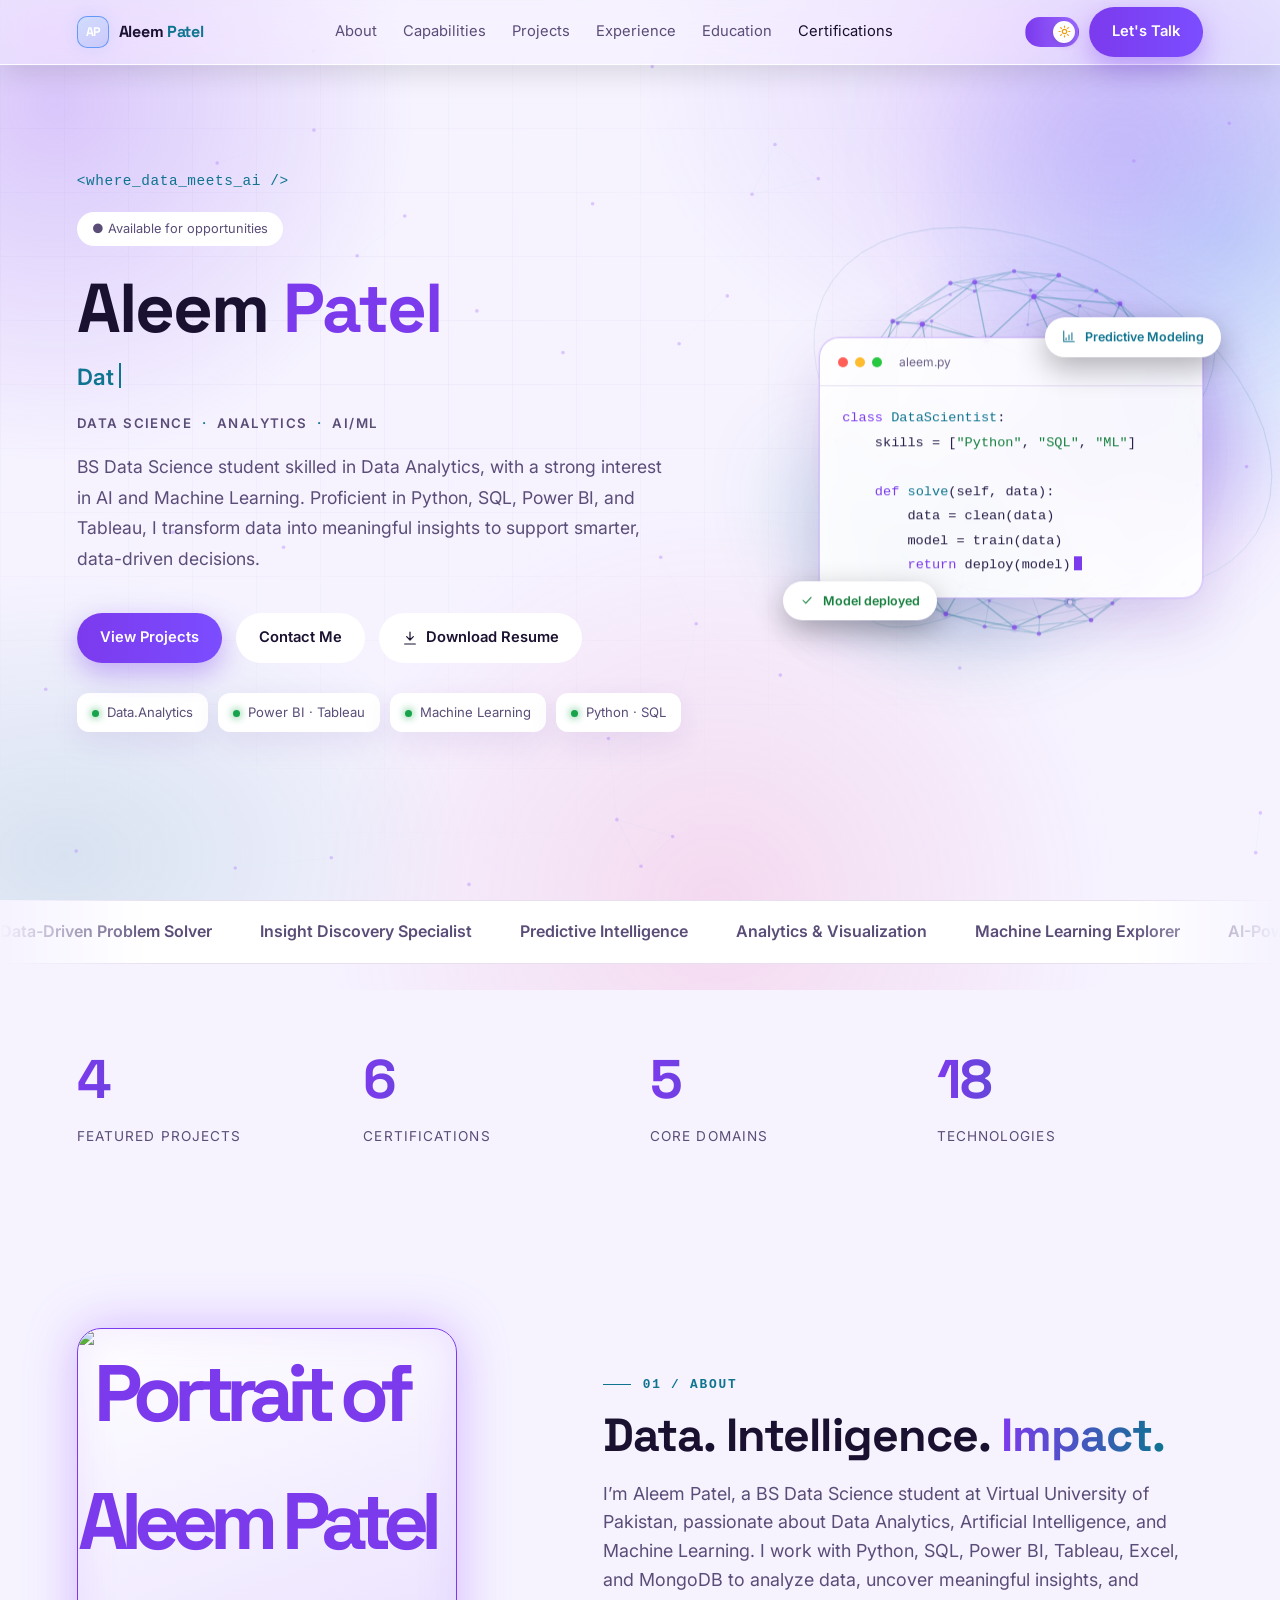
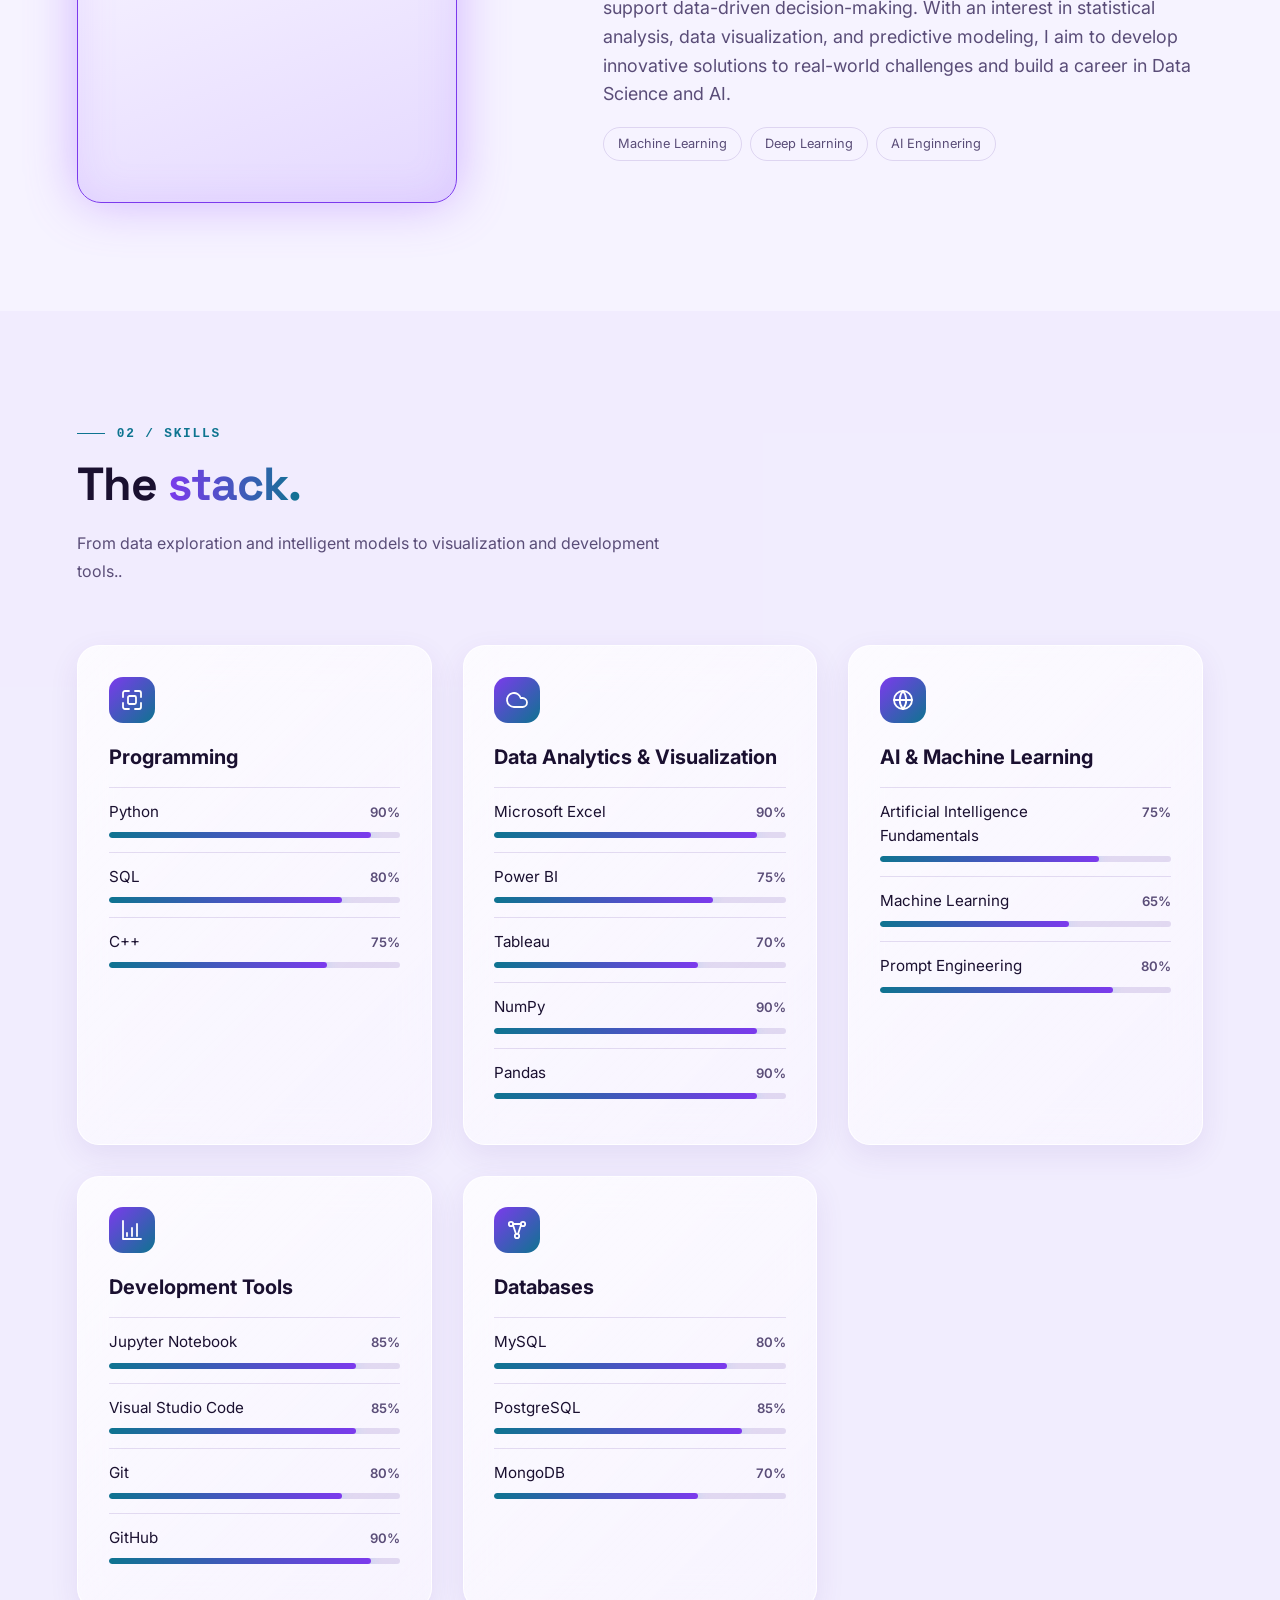
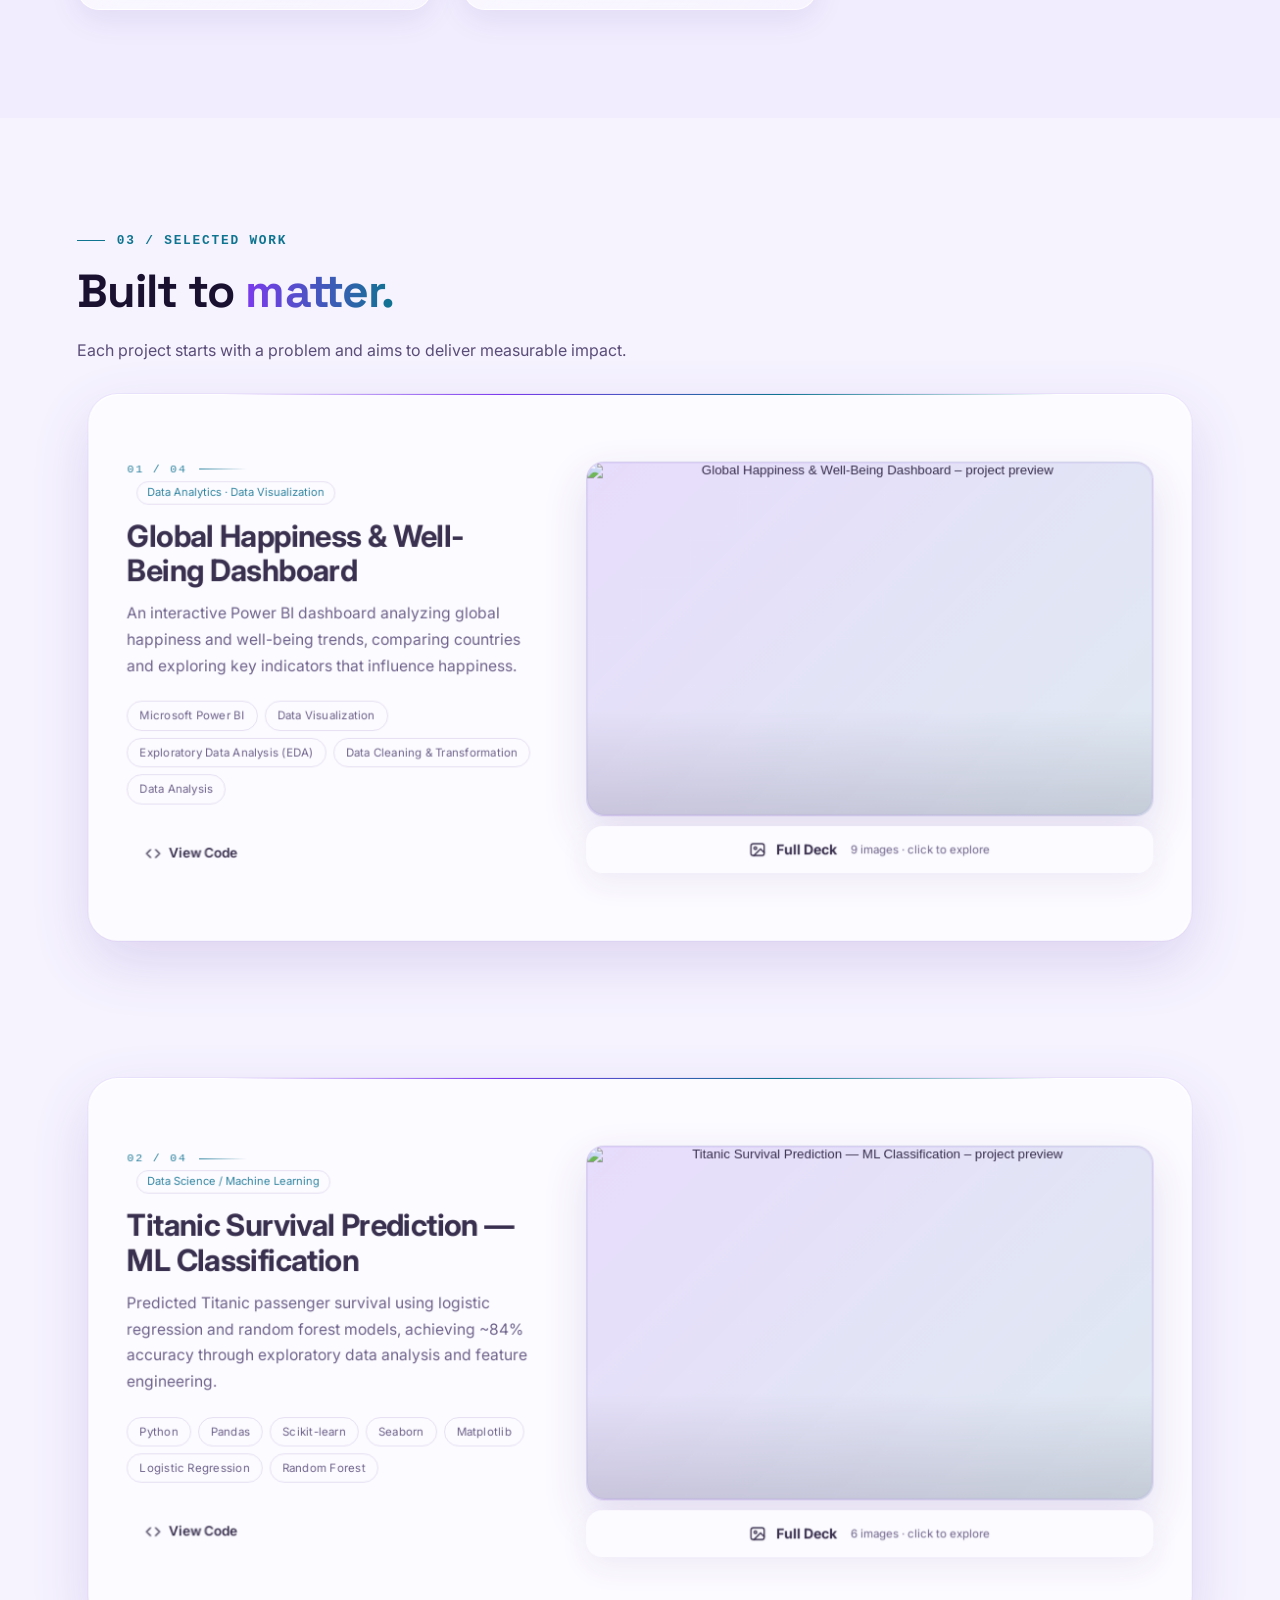
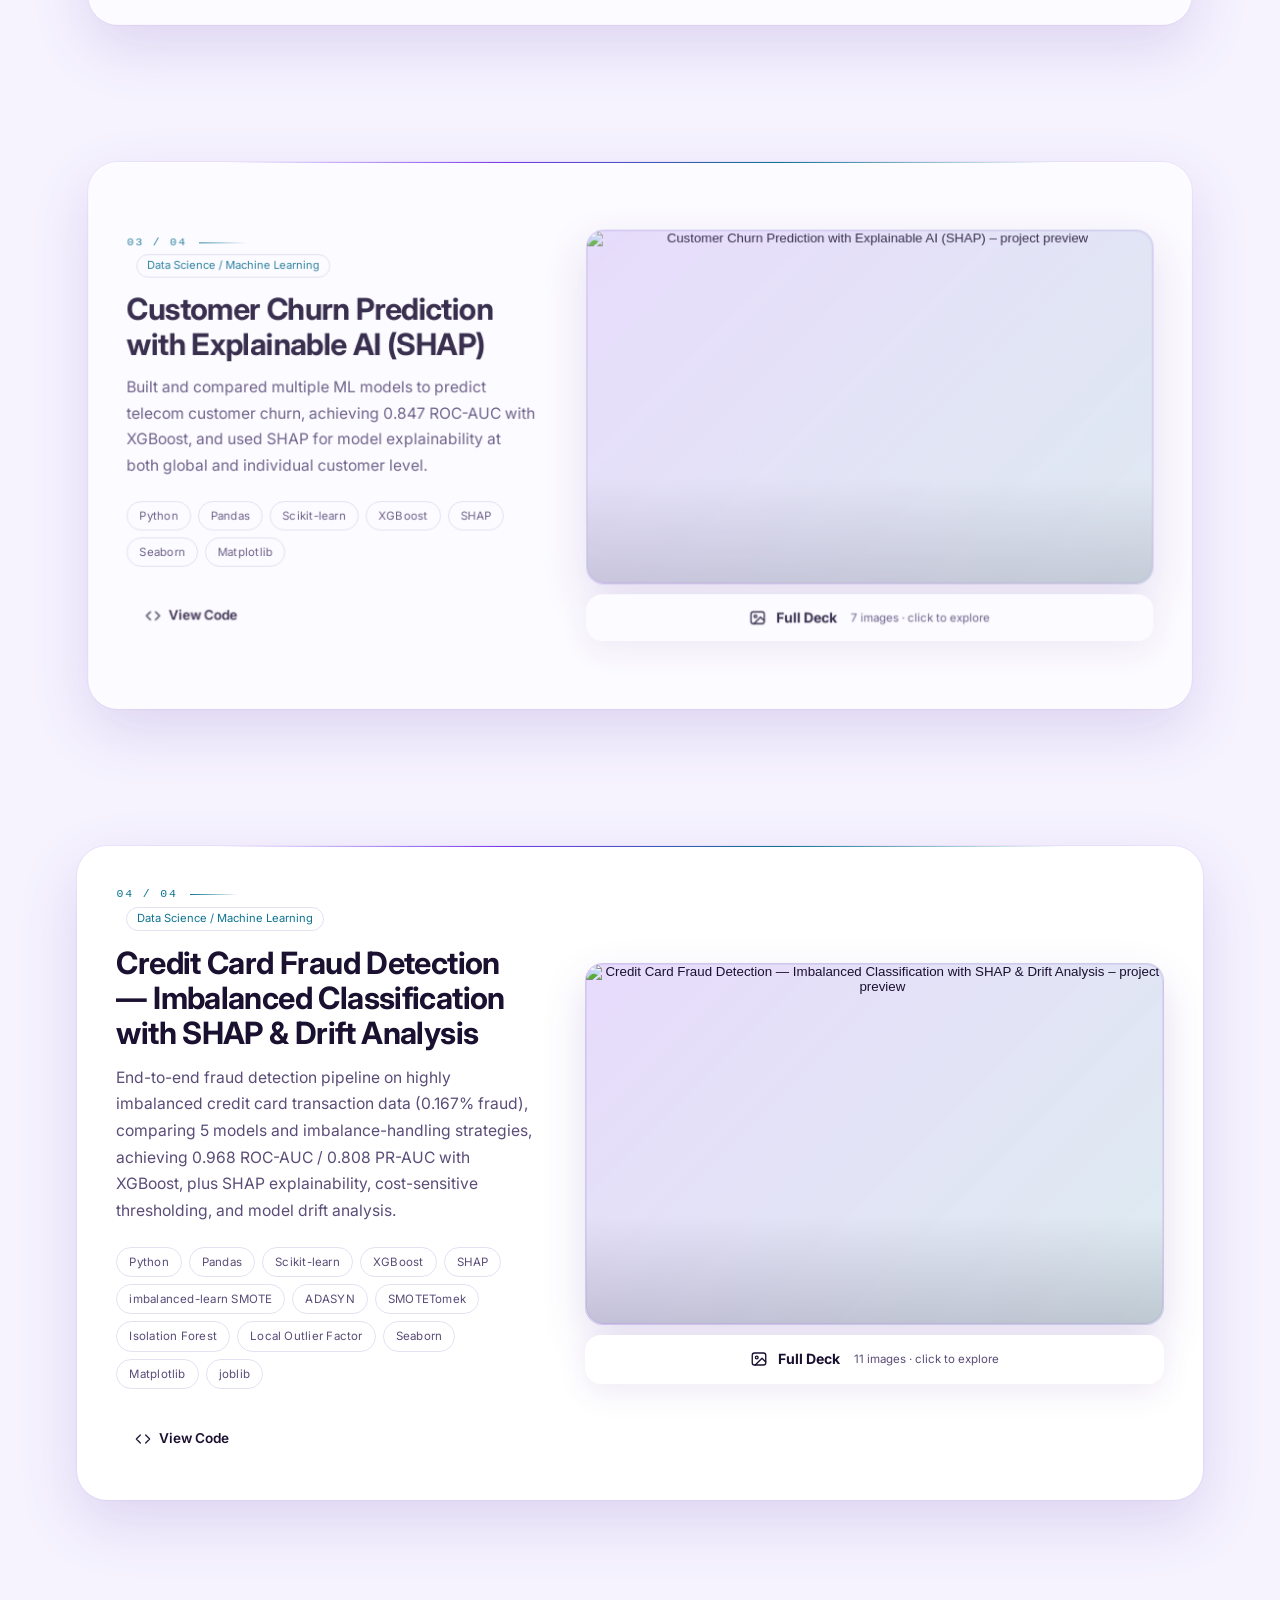
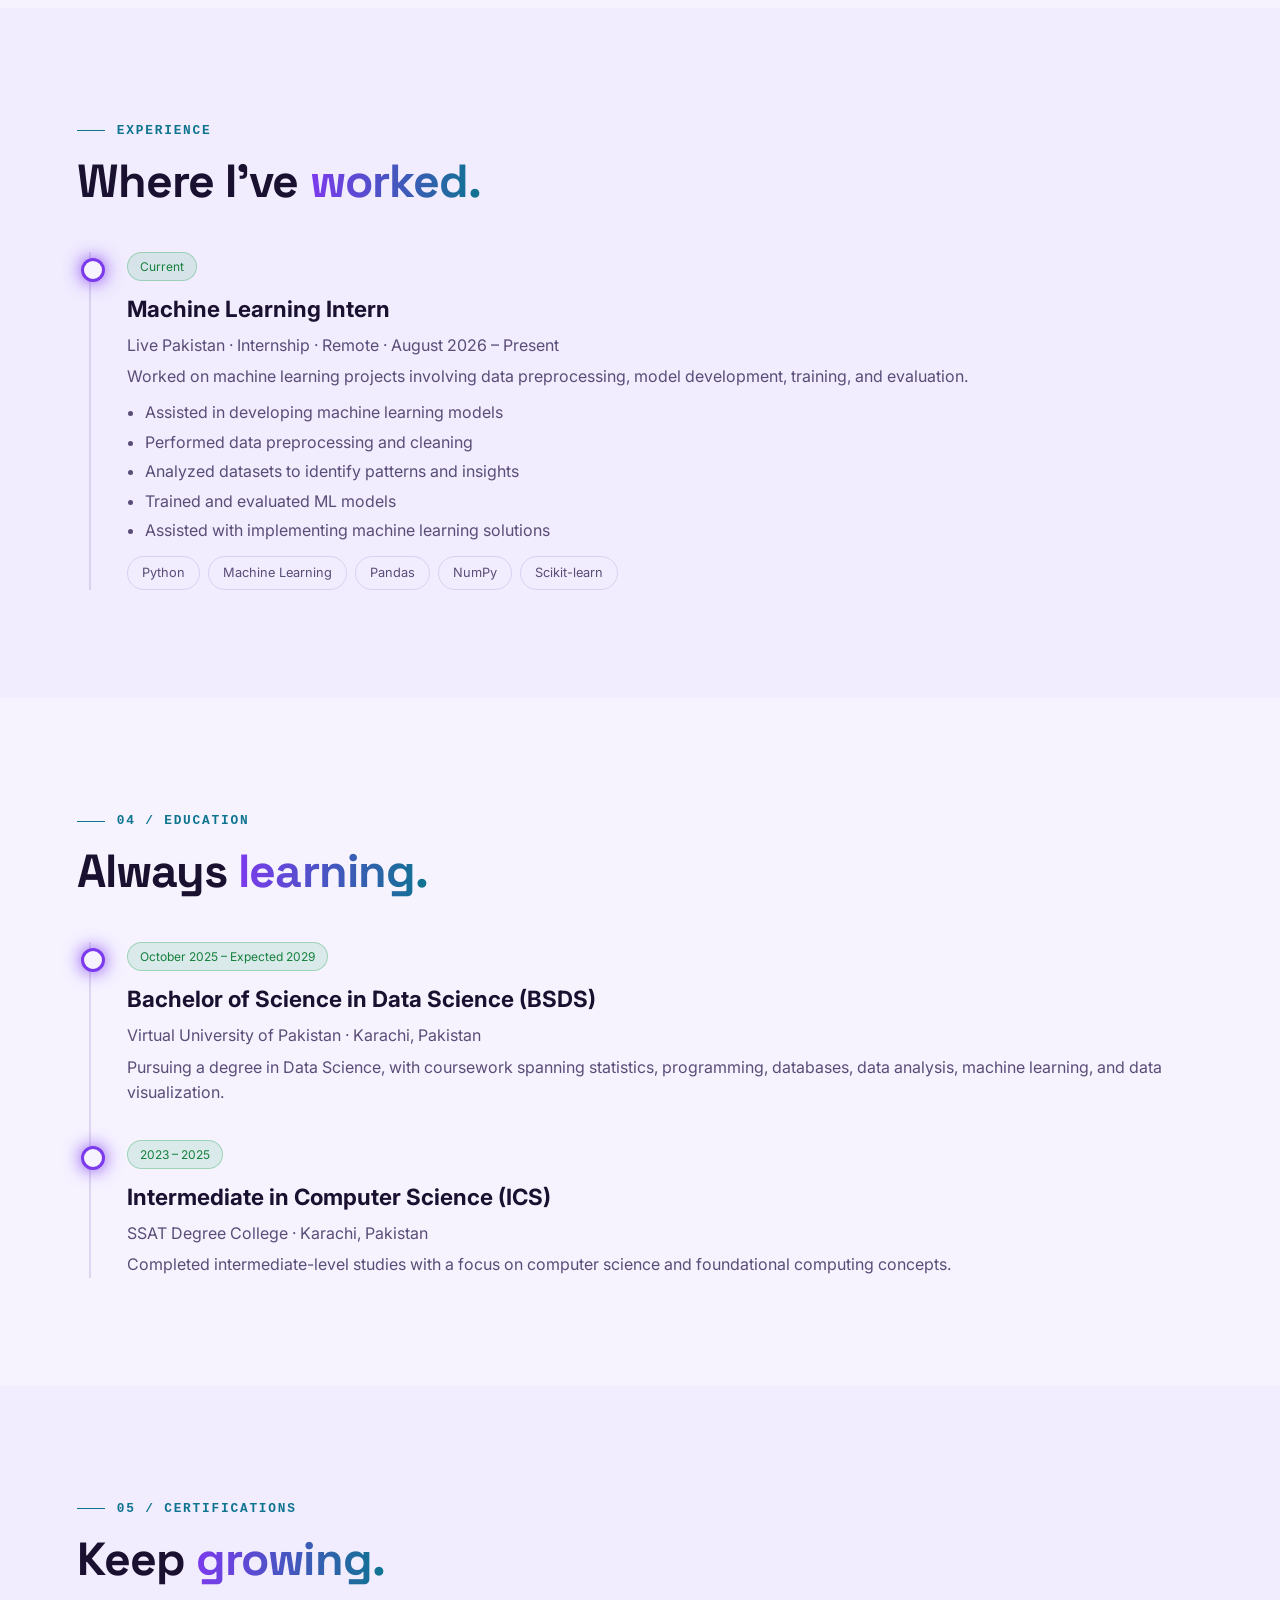
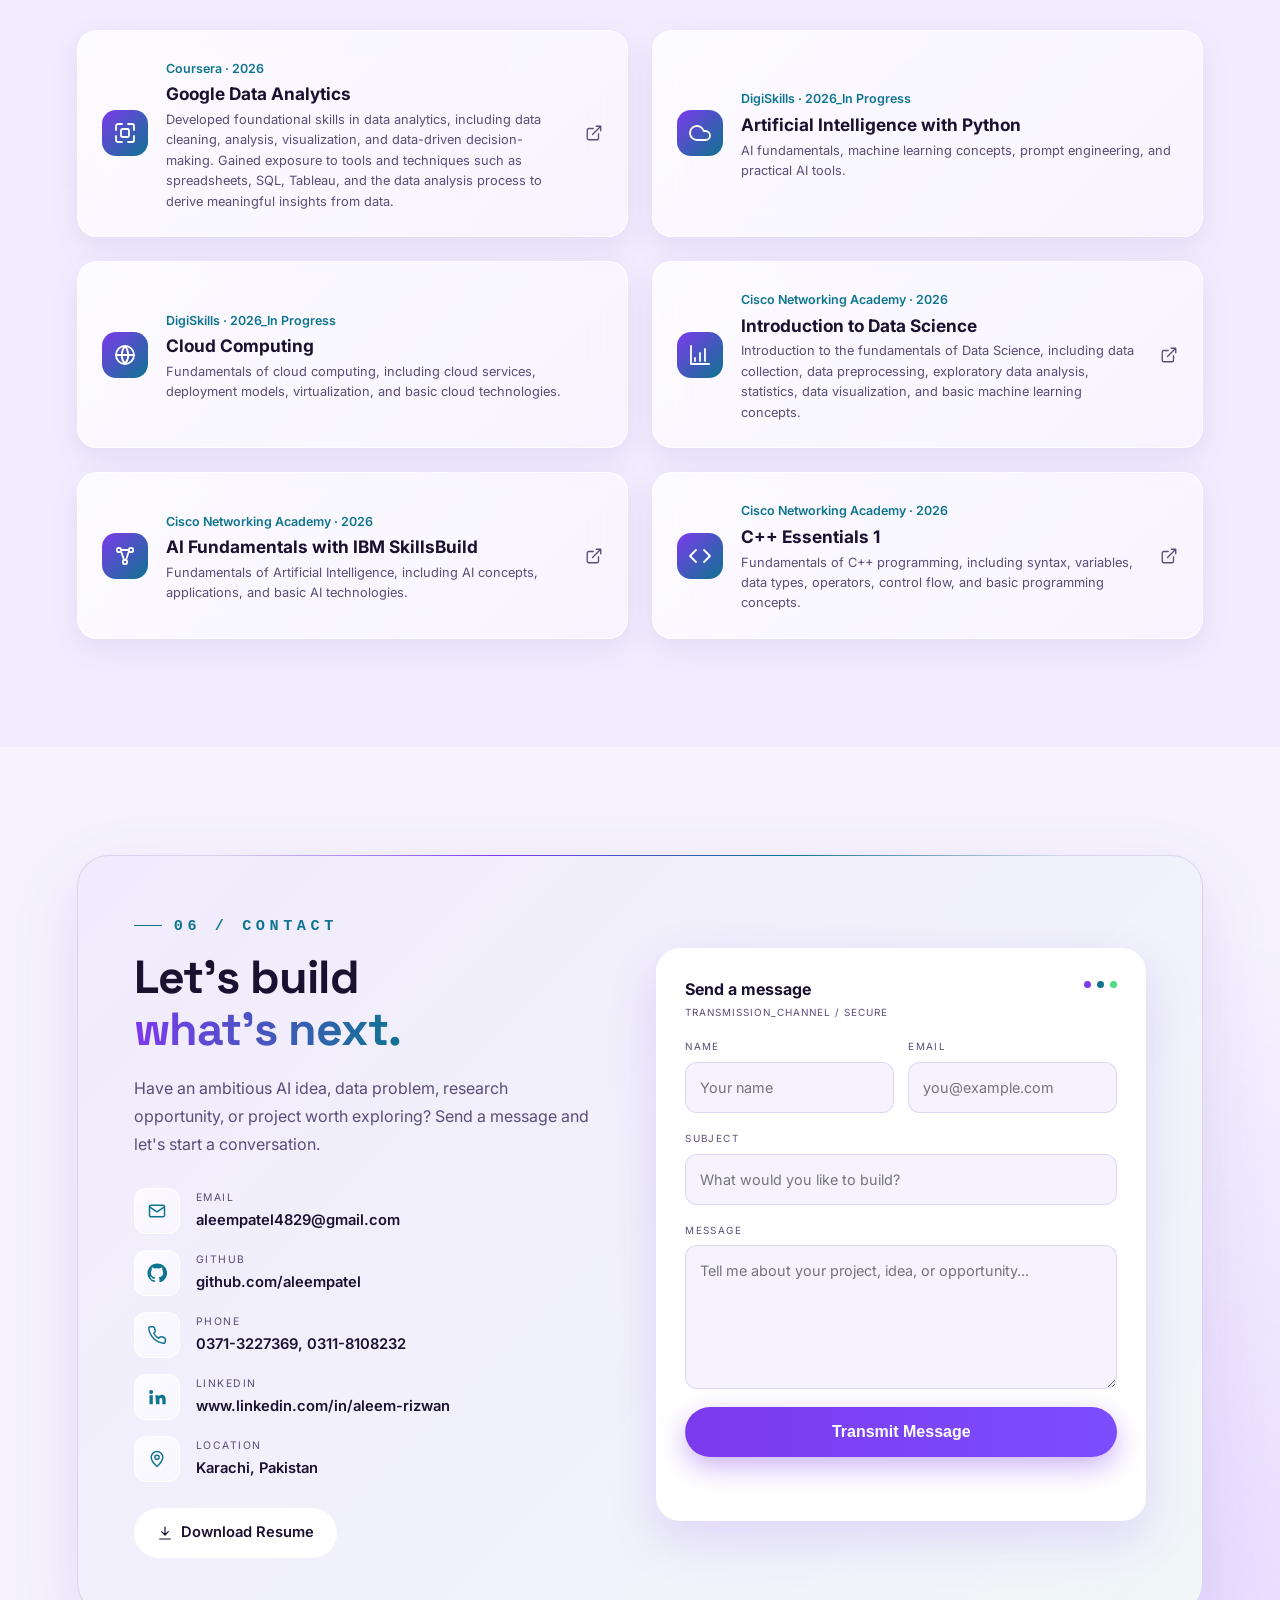
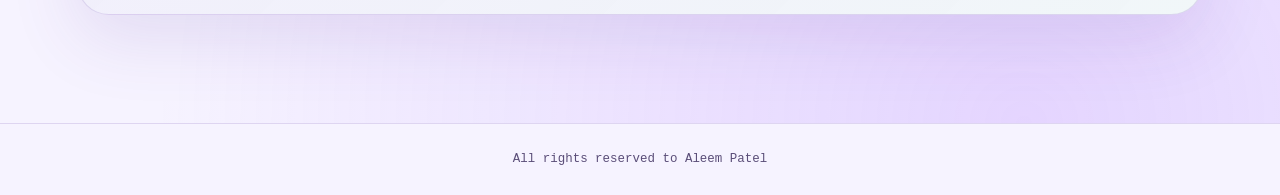
==== index.html @ 7d6d83ee "Update frontend" ====
<!DOCTYPE html><html lang="en" data-theme="light"><head>
<meta charset="utf-8">
<meta name="viewport" content="width=device-width, initial-scale=1, viewport-fit=cover">
<script>
/* restore the visitor's saved theme before first paint; first visit stays light */
try{if(localStorage.getItem('theme')==='dark')document.documentElement.dataset.theme='dark'}catch(e){}
</script>
<script>
/* Always open at the hero: ignore the browser's restored scroll position and any #section in the URL */
try{history.scrollRestoration='manual'}catch(e){}
if(location.hash){try{history.replaceState(null,'',location.pathname+location.search)}catch(e){}}
try{scrollTo({top:0,left:0,behavior:'instant'})}catch(e){scrollTo(0,0)}
</script>
<link rel="icon" type="image/png" href="favicon.png">
<link rel="apple-touch-icon" href="favicon.png">
<title>Aleem Patel — Data Science &amp; AI</title>
<meta name="description" content="BS Data Science student skilled in Data Analytics, with a strong interest in AI and Machine Learning. Proficient in Python, SQL, Power BI, and Tableau, I…">
<meta name="author" content="Aleem Patel">
<meta name="theme-color" content="#f6f3ff">
<link rel="canonical" href="https://aleempatel.dev/">
<meta property="og:type" content="website">
<meta property="og:site_name" content="Aleem Patel">
<meta property="og:title" content="Aleem Patel — Data Science &amp; AI">
<meta property="og:description" content="BS Data Science student skilled in Data Analytics, with a strong interest in AI and Machine Learning. Proficient in Python, SQL, Power BI, and Tableau, I…">
<meta property="og:url" content="https://aleempatel.dev/">
<meta property="og:image" content="https://aleem-portfolio-files.s3.ap-south-1.amazonaws.com/uploads/profile/1791711185773-f7a969dac4f29602.webp">
<meta name="twitter:card" content="summary">
<meta name="twitter:title" content="Aleem Patel — Data Science &amp; AI">
<meta name="twitter:description" content="BS Data Science student skilled in Data Analytics, with a strong interest in AI and Machine Learning. Proficient in Python, SQL, Power BI, and Tableau, I…">
<meta name="twitter:image" content="https://aleem-portfolio-files.s3.ap-south-1.amazonaws.com/uploads/profile/1791711185773-f7a969dac4f29602.webp">
<script type="application/ld+json" id="ldPerson">{"@context":"https://schema.org","@type":"Person","name":"Aleem Patel","jobTitle":"Data Science & AI","url":"https://aleempatel.dev/","image":"https://aleem-portfolio-files.s3.ap-south-1.amazonaws.com/uploads/profile/1791711185773-f7a969dac4f29602.webp","description":"BS Data Science student skilled in Data Analytics, with a strong interest in AI and Machine Learning. Proficient in Python, SQL, Power BI, and Tableau, I…","sameAs":["https://github.com/aleempatel","https://www.linkedin.com/in/aleem-rizwan/"]}</script>
<script type="application/ld+json">
{
  "@context": "https://schema.org",
  "@type": "WebSite",
  "name": "Aleem Patel",
  "alternateName": "Aleem Patel Portfolio",
  "url": "https://aleempatel.dev/"
}
</script>
<link rel="preconnect" href="https://fonts.googleapis.com">
<link rel="preconnect" href="https://fonts.gstatic.com" crossorigin="">
<link href="https://fonts.googleapis.com/css2?family=Inter:wght@400;500;600;700;800&amp;family=Space+Grotesk:wght@500;600;700&amp;display=swap" rel="stylesheet">
<link rel="stylesheet" href="css/style.css?v=13">
</head>
<body>
<nav><div class="wrap"><a href="#hero" class="logo" aria-label="Aleem Patel home"><span class="ap-mark" aria-hidden="true">AP</span><span class="logo-name">Aleem <b>Patel</b></span></a>
<div class="links"><a href="#about">About</a><a href="#skills">Capabilities</a><a href="#projects">Projects</a><a href="#experience">Experience</a><a href="#education">Education</a><a href="#certs">Certifications</a></div>
<div class="nav-r"><button class="sw" id="th" role="switch" aria-checked="false" aria-label="Toggle dark / light theme"><span class="kn"><svg class="moon" viewBox="0 0 24 24" fill="none" stroke="currentColor" stroke-width="2.2" stroke-linecap="round" stroke-linejoin="round"><path d="M21 12.8A9 9 0 1 1 11.2 3a7 7 0 0 0 9.8 9.8z"></path></svg><svg class="sun" viewBox="0 0 24 24" fill="none" stroke="currentColor" stroke-width="2.2" stroke-linecap="round" stroke-linejoin="round"><circle cx="12" cy="12" r="4"></circle><path d="M12 2v2M12 20v2M4.9 4.9l1.4 1.4M17.7 17.7l1.4 1.4M2 12h2M20 12h2M4.9 19.1l1.4-1.4M17.7 6.3l1.4-1.4"></path></svg></span></button><a class="btn p nav-cta" href="#contact">Let's Talk</a><button class="ib burger" id="bg2" aria-label="Menu">☰</button></div></div><i id="pg"></i></nav><a id="top" href="#hero" aria-label="Back to top">↑</a>

<section id="hero"><canvas id="bg"></canvas><div class="glow"></div>
<div class="hv" aria-hidden="true"><div class="ring"></div><canvas class="orb" id="orb" aria-hidden="true"></canvas><div class="tc"><div class="tb"><i></i><i></i><i></i><span id="hvFile">aleem.py</span></div><pre id="hvCode"><span class="kw">class</span> <span class="fnm">DataScientist</span>:
    skills = [<span class="st">"Python"</span>, <span class="st">"SQL"</span>, <span class="st">"ML"</span>]

    <span class="kw">def</span> <span class="fnm">solve</span>(self, data):
        data = clean(data)
        model = train(data)
        <span class="kw">return</span> deploy(model)<b class="cur"></b></pre></div><div class="fb f1"><svg viewBox="0 0 24 24" fill="none" stroke="currentColor" stroke-width="1.8" stroke-linecap="round" stroke-linejoin="round"><path d="m5 12 5 5 9-10"></path></svg> Model deployed</div><div class="fb f2"><svg viewBox="0 0 24 24" fill="none" stroke="currentColor" stroke-width="1.8" stroke-linecap="round" stroke-linejoin="round"><path d="M3 3v18h18"></path><path d="M7 15v3M12 10v8M17 6v12"></path></svg> Predictive Modeling</div></div>
<div class="wrap">
<div class="tag">&lt;where_data_meets_ai /&gt;</div>
<span class="pill">● Available for opportunities</span>
<h1 id="heroName">Aleem <span class="grad">Patel</span></h1>
<div class="role"><span id="typed">Data Science Student | Python Developer | SQL Enthusiast | Power BI Developer | Machine Learning Learner</span><i class="caret"></i></div>
<div class="brand-tagline">Data Science <span>·</span> Analytics <span>·</span> AI/ML</div>
<p class="lead" id="heroBio">BS Data Science student skilled in Data Analytics, with a strong interest in AI and Machine Learning. Proficient in Python, SQL, Power BI, and Tableau, I transform data into meaningful insights to support smarter, data-driven decisions.</p>
<div class="cta"><a class="btn p" href="#projects">View Projects</a><a class="btn" href="#contact">Contact Me</a><a class="btn" href="#" data-resume=""><svg viewBox="0 0 24 24" fill="none" stroke="currentColor" stroke-width="1.8" stroke-linecap="round" stroke-linejoin="round"><path d="M12 3v12m0 0 5-5m-5 5-5-5M4 21h16"></path></svg> Download Resume</a></div>
<div class="chips" id="heroChips"><span class="chip"><i></i>Data.Analytics</span><span class="chip"><i></i>Power BI · Tableau</span><span class="chip"><i></i>Machine Learning</span><span class="chip"><i></i>Python · SQL</span></div>
</div></section>


<div class="mq">
  <div id="mqTrack"><span>Data-Driven Problem Solver</span><span>Insight Discovery Specialist</span><span>Predictive Intelligence</span><span>Analytics &amp; Visualization</span><span>Machine Learning Explorer</span><span>AI-Powered Analytics</span><span>Business Intelligence &amp; Insights</span><span>Statistical Insight Builder</span><span>Data Storytelling</span><span>Intelligent Systems Explorer</span><span>Decision Intelligence</span><span>Applied Data Science</span><span>Data-Driven Problem Solver</span><span>Insight Discovery Specialist</span><span>Predictive Intelligence</span><span>Analytics &amp; Visualization</span><span>Machine Learning Explorer</span><span>AI-Powered Analytics</span><span>Business Intelligence &amp; Insights</span><span>Statistical Insight Builder</span><span>Data Storytelling</span><span>Intelligent Systems Explorer</span><span>Decision Intelligence</span><span>Applied Data Science</span></div>
</div>


<div class="stats rv"><div class="stat"><b data-n="4" data-k="projects" data-s="">4</b><span>Featured Projects</span></div><div class="stat"><b data-n="6" data-k="certs" data-s="">6</b><span>Certifications</span></div><div class="stat"><b data-n="5" data-k="domains" data-s="">5</b><span>Core Domains</span></div><div class="stat"><b data-n="18" data-k="tech" data-s="">18</b><span>Technologies</span></div></div>

<section id="about"><div class="wrap about">

<div class="rv">
  <div class="photo ap-profile" id="aboutPhoto"><img class="pic-dark" src="https://aleem-portfolio-files.s3.ap-south-1.amazonaws.com/uploads/profile/1791711185773-f7a969dac4f29602.webp" alt="Portrait of Aleem Patel" width="380" height="475" loading="lazy" decoding="async"><img class="pic-light" src="https://aleem-portfolio-files.s3.ap-south-1.amazonaws.com/uploads/profile/1791711195376-3c46e03b4145124c.webp" alt="Portrait of Aleem Patel" width="380" height="475" loading="lazy" decoding="async"></div>
</div>

<div class="rv"><span class="eyebrow">01 / About</span><h2>Data. Intelligence. <span class="grad">Impact.</span></h2>
<div id="aboutText"><p>I’m Aleem Patel, a BS Data Science student at Virtual University of Pakistan, passionate about Data Analytics, Artificial Intelligence, and Machine Learning. I work with Python, SQL, Power BI, Tableau, Excel, and MongoDB to analyze data, uncover meaningful insights, and support data-driven decision-making. With an interest in statistical analysis, data visualization, and predictive modeling, I aim to develop innovative solutions to real-world challenges and build a career in Data Science and AI.</p></div>
<div class="tags" id="aboutTags"><a href="#skills">Machine Learning</a><a href="#skills">Deep Learning</a><a href="#skills">AI Enginnering</a></div></div>
</div></section>

<section id="skills" style="background:var(--bg2)"><div class="wrap">
<span class="eyebrow">02 / Skills</span><h2>The <span class="grad">stack.</span></h2>
<p class="sub">From data exploration and intelligent models to visualization and development tools..</p>
<div class="grid3" id="skillGrid"><div class="tilt rv"><div class="ico"><svg viewBox="0 0 24 24" fill="none" stroke="currentColor" stroke-width="1.8" stroke-linecap="round" stroke-linejoin="round"><path d="M9 3H5a2 2 0 0 0-2 2v4M15 3h4a2 2 0 0 1 2 2v4M9 21H5a2 2 0 0 1-2-2v-4M15 21h4a2 2 0 0 0 2-2v-4"></path><rect x="8" y="8" width="8" height="8" rx="1.5"></rect></svg></div><h3>Programming</h3><ul><li class="sk"><div class="skh"><span>Python</span><b>90%</b></div><div class="bar" role="progressbar" aria-valuemin="0" aria-valuemax="100" aria-valuenow="90" aria-label="Python proficiency"><i style="--w:90%"></i></div></li><li class="sk"><div class="skh"><span>SQL</span><b>80%</b></div><div class="bar" role="progressbar" aria-valuemin="0" aria-valuemax="100" aria-valuenow="80" aria-label="SQL proficiency"><i style="--w:80%"></i></div></li><li class="sk"><div class="skh"><span>C++</span><b>75%</b></div><div class="bar" role="progressbar" aria-valuemin="0" aria-valuemax="100" aria-valuenow="75" aria-label="C++ proficiency"><i style="--w:75%"></i></div></li></ul></div><div class="tilt rv"><div class="ico"><svg viewBox="0 0 24 24" fill="none" stroke="currentColor" stroke-width="1.8" stroke-linecap="round" stroke-linejoin="round"><path d="M17.5 19H9a7 7 0 1 1 6.71-9h1.79a4.5 4.5 0 1 1 0 9Z"></path></svg></div><h3>Data Analytics &amp; Visualization</h3><ul><li class="sk"><div class="skh"><span>Microsoft Excel</span><b>90%</b></div><div class="bar" role="progressbar" aria-valuemin="0" aria-valuemax="100" aria-valuenow="90" aria-label="Microsoft Excel proficiency"><i style="--w:90%"></i></div></li><li class="sk"><div class="skh"><span>Power BI</span><b>75%</b></div><div class="bar" role="progressbar" aria-valuemin="0" aria-valuemax="100" aria-valuenow="75" aria-label="Power BI proficiency"><i style="--w:75%"></i></div></li><li class="sk"><div class="skh"><span>Tableau</span><b>70%</b></div><div class="bar" role="progressbar" aria-valuemin="0" aria-valuemax="100" aria-valuenow="70" aria-label="Tableau proficiency"><i style="--w:70%"></i></div></li><li class="sk"><div class="skh"><span>NumPy</span><b>90%</b></div><div class="bar" role="progressbar" aria-valuemin="0" aria-valuemax="100" aria-valuenow="90" aria-label="NumPy proficiency"><i style="--w:90%"></i></div></li><li class="sk"><div class="skh"><span>Pandas</span><b>90%</b></div><div class="bar" role="progressbar" aria-valuemin="0" aria-valuemax="100" aria-valuenow="90" aria-label="Pandas proficiency"><i style="--w:90%"></i></div></li></ul></div><div class="tilt rv"><div class="ico"><svg viewBox="0 0 24 24" fill="none" stroke="currentColor" stroke-width="1.8" stroke-linecap="round" stroke-linejoin="round"><circle cx="12" cy="12" r="9"></circle><path d="M3 12h18M12 3a14 14 0 0 1 0 18M12 3a14 14 0 0 0 0 18"></path></svg></div><h3>AI &amp; Machine Learning</h3><ul><li class="sk"><div class="skh"><span>Artificial Intelligence Fundamentals</span><b>75%</b></div><div class="bar" role="progressbar" aria-valuemin="0" aria-valuemax="100" aria-valuenow="75" aria-label="Artificial Intelligence Fundamentals proficiency"><i style="--w:75%"></i></div></li><li class="sk"><div class="skh"><span>Machine Learning</span><b>65%</b></div><div class="bar" role="progressbar" aria-valuemin="0" aria-valuemax="100" aria-valuenow="65" aria-label="Machine Learning proficiency"><i style="--w:65%"></i></div></li><li class="sk"><div class="skh"><span>Prompt Engineering</span><b>80%</b></div><div class="bar" role="progressbar" aria-valuemin="0" aria-valuemax="100" aria-valuenow="80" aria-label="Prompt Engineering proficiency"><i style="--w:80%"></i></div></li></ul></div><div class="tilt rv"><div class="ico"><svg viewBox="0 0 24 24" fill="none" stroke="currentColor" stroke-width="1.8" stroke-linecap="round" stroke-linejoin="round"><path d="M3 3v18h18"></path><path d="M7 15v3M12 10v8M17 6v12"></path></svg></div><h3>Development Tools</h3><ul><li class="sk"><div class="skh"><span>Jupyter Notebook</span><b>85%</b></div><div class="bar" role="progressbar" aria-valuemin="0" aria-valuemax="100" aria-valuenow="85" aria-label="Jupyter Notebook proficiency"><i style="--w:85%"></i></div></li><li class="sk"><div class="skh"><span>Visual Studio Code</span><b>85%</b></div><div class="bar" role="progressbar" aria-valuemin="0" aria-valuemax="100" aria-valuenow="85" aria-label="Visual Studio Code proficiency"><i style="--w:85%"></i></div></li><li class="sk"><div class="skh"><span>Git</span><b>80%</b></div><div class="bar" role="progressbar" aria-valuemin="0" aria-valuemax="100" aria-valuenow="80" aria-label="Git proficiency"><i style="--w:80%"></i></div></li><li class="sk"><div class="skh"><span>GitHub</span><b>90%</b></div><div class="bar" role="progressbar" aria-valuemin="0" aria-valuemax="100" aria-valuenow="90" aria-label="GitHub proficiency"><i style="--w:90%"></i></div></li></ul></div><div class="tilt rv"><div class="ico"><svg viewBox="0 0 24 24" fill="none" stroke="currentColor" stroke-width="1.8" stroke-linecap="round" stroke-linejoin="round"><circle cx="6" cy="6" r="2.2"></circle><circle cx="18" cy="6" r="2.2"></circle><circle cx="12" cy="18" r="2.2"></circle><path d="M8 7l3 9M16 7l-3 9M8.2 6h7.6"></path></svg></div><h3>Databases</h3><ul><li class="sk"><div class="skh"><span>MySQL</span><b>80%</b></div><div class="bar" role="progressbar" aria-valuemin="0" aria-valuemax="100" aria-valuenow="80" aria-label="MySQL proficiency"><i style="--w:80%"></i></div></li><li class="sk"><div class="skh"><span>PostgreSQL</span><b>85%</b></div><div class="bar" role="progressbar" aria-valuemin="0" aria-valuemax="100" aria-valuenow="85" aria-label="PostgreSQL proficiency"><i style="--w:85%"></i></div></li><li class="sk"><div class="skh"><span>MongoDB</span><b>70%</b></div><div class="bar" role="progressbar" aria-valuemin="0" aria-valuemax="100" aria-valuenow="70" aria-label="MongoDB proficiency"><i style="--w:70%"></i></div></li></ul></div></div></div></section>

<section id="projects"><div class="wrap">
<span class="eyebrow">03 / Selected Work</span><h2>Built to <span class="grad">matter.</span></h2>
<p class="sub">Each project starts with a problem and aims to deliver measurable impact.</p>
<div id="projList"><article class="proj" style="--i:0"><div><span class="num">01 / 04</span><span class="pcat">Data Analytics · Data Visualization</span><h3>Global Happiness &amp; Well-Being Dashboard</h3><p class="sub" style="margin-bottom:22px">An interactive Power BI dashboard analyzing global happiness and well-being trends, comparing countries and exploring key indicators that influence happiness.</p><div class="tags"><a href="#skills">Microsoft Power BI</a><a href="#skills">Data Visualization</a><a href="#skills">Exploratory Data Analysis (EDA)</a><a href="#skills">Data Cleaning &amp; Transformation</a><a href="#skills">Data Analysis</a></div><div class="pact"><div class="pbtn"><a class="btn" href="https://github.com/aleempatel/global-happiness-dashboard.git" target="_blank" rel="noopener"><svg viewBox="0 0 24 24" fill="none" stroke="currentColor" stroke-width="1.8" stroke-linecap="round" stroke-linejoin="round"><path d="m16 18 6-6-6-6M8 6l-6 6 6 6"></path></svg> View Code</a></div></div></div><div class="rcol"><div class="pic"><button class="shot" data-deck="0" type="button" aria-label="Open project images"><img src="https://aleem-portfolio-files.s3.ap-south-1.amazonaws.com/uploads/project/1791808783074-931ad528ab728fa6.webp" alt="Global Happiness &amp; Well-Being Dashboard – project preview" width="800" height="500" loading="lazy" decoding="async"></button><button class="pv" data-deck="0" type="button"><svg viewBox="0 0 24 24" fill="none" stroke="currentColor" stroke-width="1.8" stroke-linecap="round" stroke-linejoin="round"><rect x="3" y="4" width="18" height="16" rx="3"></rect><circle cx="9" cy="10" r="1.8"></circle><path d="m21 16-5-5-9 9"></path></svg><b>Full Deck</b><small>9 images · click to explore</small></button></div></div></article><article class="proj" style="--i:1"><div><span class="num">02 / 04</span><span class="pcat">Data Science / Machine Learning</span><h3>Titanic Survival Prediction — ML Classification</h3><p class="sub" style="margin-bottom:22px">Predicted Titanic passenger survival using logistic regression and random forest models, achieving ~84% accuracy through exploratory data analysis and feature engineering.</p><div class="tags"><a href="#skills">Python</a><a href="#skills">Pandas</a><a href="#skills">Scikit-learn</a><a href="#skills">Seaborn</a><a href="#skills">Matplotlib</a><a href="#skills">Logistic Regression</a><a href="#skills">Random Forest</a></div><div class="pact"><div class="pbtn"><a class="btn" href="https://github.com/aleempatel/titanic-survival-prediction.git" target="_blank" rel="noopener"><svg viewBox="0 0 24 24" fill="none" stroke="currentColor" stroke-width="1.8" stroke-linecap="round" stroke-linejoin="round"><path d="m16 18 6-6-6-6M8 6l-6 6 6 6"></path></svg> View Code</a></div></div></div><div class="rcol"><div class="pic"><button class="shot" data-deck="1" type="button" aria-label="Open project images"><img src="https://aleem-portfolio-files.s3.ap-south-1.amazonaws.com/uploads/project/1787392836284-19718e612c9e35fb.png" alt="Titanic Survival Prediction — ML Classification – project preview" width="800" height="500" loading="lazy" decoding="async"></button><button class="pv" data-deck="1" type="button"><svg viewBox="0 0 24 24" fill="none" stroke="currentColor" stroke-width="1.8" stroke-linecap="round" stroke-linejoin="round"><rect x="3" y="4" width="18" height="16" rx="3"></rect><circle cx="9" cy="10" r="1.8"></circle><path d="m21 16-5-5-9 9"></path></svg><b>Full Deck</b><small>6 images · click to explore</small></button></div></div></article><article class="proj" style="--i:2"><div><span class="num">03 / 04</span><span class="pcat">Data Science / Machine Learning</span><h3>Customer Churn Prediction with Explainable AI (SHAP)</h3><p class="sub" style="margin-bottom:22px">Built and compared multiple ML models to predict telecom customer churn, achieving 0.847 ROC-AUC with XGBoost, and used SHAP for model explainability at both global and individual customer level.</p><div class="tags"><a href="#skills">Python</a><a href="#skills">Pandas</a><a href="#skills">Scikit-learn</a><a href="#skills">XGBoost</a><a href="#skills">SHAP</a><a href="#skills">Seaborn</a><a href="#skills">Matplotlib</a></div><div class="pact"><div class="pbtn"><a class="btn" href="https://github.com/aleempatel/customer-churn-prediction.git" target="_blank" rel="noopener"><svg viewBox="0 0 24 24" fill="none" stroke="currentColor" stroke-width="1.8" stroke-linecap="round" stroke-linejoin="round"><path d="m16 18 6-6-6-6M8 6l-6 6 6 6"></path></svg> View Code</a></div></div></div><div class="rcol"><div class="pic"><button class="shot" data-deck="2" type="button" aria-label="Open project images"><img src="https://aleem-portfolio-files.s3.ap-south-1.amazonaws.com/uploads/project/1787399212186-2528fcfecc32e38e.png" alt="Customer Churn Prediction with Explainable AI (SHAP) – project preview" width="800" height="500" loading="lazy" decoding="async"></button><button class="pv" data-deck="2" type="button"><svg viewBox="0 0 24 24" fill="none" stroke="currentColor" stroke-width="1.8" stroke-linecap="round" stroke-linejoin="round"><rect x="3" y="4" width="18" height="16" rx="3"></rect><circle cx="9" cy="10" r="1.8"></circle><path d="m21 16-5-5-9 9"></path></svg><b>Full Deck</b><small>7 images · click to explore</small></button></div></div></article><article class="proj" style="--i:3"><div><span class="num">04 / 04</span><span class="pcat">Data Science / Machine Learning</span><h3>Credit Card Fraud Detection — Imbalanced Classification with SHAP &amp; Drift Analysis</h3><p class="sub" style="margin-bottom:22px">End-to-end fraud detection pipeline on highly imbalanced credit card transaction data (0.167% fraud), comparing 5 models and imbalance-handling strategies, achieving 0.968 ROC-AUC / 0.808 PR-AUC with XGBoost, plus SHAP explainability, cost-sensitive thresholding, and model drift analysis.</p><div class="tags"><a href="#skills">Python</a><a href="#skills">Pandas</a><a href="#skills">Scikit-learn</a><a href="#skills">XGBoost</a><a href="#skills">SHAP</a><a href="#skills">imbalanced-learn SMOTE</a><a href="#skills">ADASYN</a><a href="#skills">SMOTETomek</a><a href="#skills">Isolation Forest</a><a href="#skills">Local Outlier Factor</a><a href="#skills">Seaborn</a><a href="#skills">Matplotlib</a><a href="#skills">joblib</a></div><div class="pact"><div class="pbtn"><a class="btn" href="https://github.com/aleempatel/creditcard-fraud-detection.git" target="_blank" rel="noopener"><svg viewBox="0 0 24 24" fill="none" stroke="currentColor" stroke-width="1.8" stroke-linecap="round" stroke-linejoin="round"><path d="m16 18 6-6-6-6M8 6l-6 6 6 6"></path></svg> View Code</a></div></div></div><div class="rcol"><div class="pic"><button class="shot" data-deck="3" type="button" aria-label="Open project images"><img src="https://aleem-portfolio-files.s3.ap-south-1.amazonaws.com/uploads/project/1787400240971-02cc2a8ead342fa5.png" alt="Credit Card Fraud Detection — Imbalanced Classification with SHAP &amp; Drift Analysis – project preview" width="800" height="500" loading="lazy" decoding="async"></button><button class="pv" data-deck="3" type="button"><svg viewBox="0 0 24 24" fill="none" stroke="currentColor" stroke-width="1.8" stroke-linecap="round" stroke-linejoin="round"><rect x="3" y="4" width="18" height="16" rx="3"></rect><circle cx="9" cy="10" r="1.8"></circle><path d="m21 16-5-5-9 9"></path></svg><b>Full Deck</b><small>11 images · click to explore</small></button></div></div></article></div></div></section>

<section id="experience" style="background: var(--bg2);"><div class="wrap">
<span class="eyebrow">Experience</span><h2>Where I've <span class="grad">worked.</span></h2>
<div class="tl" id="expList"><div class="it rv"><span class="badge">Current</span><h3>Machine Learning Intern</h3><p>Live Pakistan · Internship · Remote · August 2026 – Present</p><p>Worked on machine learning projects involving data preprocessing, model development, training, and evaluation.</p><ul class="xp-list"><li>Assisted in developing machine learning models</li><li>Performed data preprocessing and cleaning</li><li>Analyzed datasets to identify patterns and insights</li><li>Trained and evaluated ML models</li><li>Assisted with implementing machine learning solutions</li></ul><div class="tags"><a href="#skills">Python</a><a href="#skills">Machine Learning</a><a href="#skills">Pandas</a><a href="#skills">NumPy</a><a href="#skills">Scikit-learn</a></div></div></div>
</div></section>

<section id="education">
  <div class="wrap">
<span class="eyebrow">04 / Education</span><h2>Always <span class="grad">learning.</span></h2>
<div class="tl" id="eduList"><div class="it rv"><span class="badge d">October 2025 – Expected 2029</span><h3>Bachelor of Science in Data Science (BSDS)</h3><p>Virtual University of Pakistan · Karachi, Pakistan</p><p>Pursuing a degree in Data Science, with coursework spanning statistics, programming, databases, data analysis, machine learning, and data visualization.</p></div><div class="it rv"><span class="badge d">2023 – 2025</span><h3>Intermediate in Computer Science (ICS)</h3><p>SSAT Degree College · Karachi, Pakistan</p><p>Completed intermediate-level studies with a focus on computer science and foundational computing concepts.</p></div></div>
</div></section>

<section id="certs" style="background: var(--bg2);"><div class="wrap">
<span class="eyebrow">05 / Certifications</span><h2>Keep <span class="grad">growing.</span></h2>
<div class="certs" id="certList"><a class="cert rv" href="https://www.coursera.org/account/accomplishments/professional-cert/Q2FQQWWEOBAK" target="_blank" rel="noopener"><div class="ico"><svg viewBox="0 0 24 24" fill="none" stroke="currentColor" stroke-width="1.8" stroke-linecap="round" stroke-linejoin="round"><path d="M9 3H5a2 2 0 0 0-2 2v4M15 3h4a2 2 0 0 1 2 2v4M9 21H5a2 2 0 0 1-2-2v-4M15 21h4a2 2 0 0 0 2-2v-4"></path><rect x="8" y="8" width="8" height="8" rx="1.5"></rect></svg></div><div><small>Coursera · 2026</small><h4>Google Data Analytics</h4><div class="cd">Developed foundational skills in data analytics, including data cleaning, analysis, visualization, and data-driven decision-making. Gained exposure to tools and techniques such as spreadsheets, SQL, Tableau, and the data analysis process to derive meaningful insights from data.</div></div><svg class="cx" viewBox="0 0 24 24" fill="none" stroke="currentColor" stroke-width="1.8" stroke-linecap="round" stroke-linejoin="round"><path d="M15 3h6v6M10 14 21 3M18 13v6a2 2 0 0 1-2 2H5a2 2 0 0 1-2-2V8a2 2 0 0 1 2-2h6"></path></svg></a><div class="cert rv"><div class="ico"><svg viewBox="0 0 24 24" fill="none" stroke="currentColor" stroke-width="1.8" stroke-linecap="round" stroke-linejoin="round"><path d="M17.5 19H9a7 7 0 1 1 6.71-9h1.79a4.5 4.5 0 1 1 0 9Z"></path></svg></div><div><small>DigiSkills · 2026_In Progress</small><h4>Artificial Intelligence with Python</h4><div class="cd">AI fundamentals, machine learning concepts, prompt engineering, and practical AI tools.</div></div></div><div class="cert rv"><div class="ico"><svg viewBox="0 0 24 24" fill="none" stroke="currentColor" stroke-width="1.8" stroke-linecap="round" stroke-linejoin="round"><circle cx="12" cy="12" r="9"></circle><path d="M3 12h18M12 3a14 14 0 0 1 0 18M12 3a14 14 0 0 0 0 18"></path></svg></div><div><small>DigiSkills · 2026_In Progress</small><h4>Cloud Computing</h4><div class="cd">Fundamentals of cloud computing, including cloud services, deployment models, virtualization, and basic cloud technologies.</div></div></div><a class="cert rv" href="https://www.credly.com/badges/2efb103f-2620-46d4-a187-ae01a5d5928e" target="_blank" rel="noopener"><div class="ico"><svg viewBox="0 0 24 24" fill="none" stroke="currentColor" stroke-width="1.8" stroke-linecap="round" stroke-linejoin="round"><path d="M3 3v18h18"></path><path d="M7 15v3M12 10v8M17 6v12"></path></svg></div><div><small>Cisco Networking Academy · 2026</small><h4>Introduction to Data Science</h4><div class="cd">Introduction to the fundamentals of Data Science, including data collection, data preprocessing, exploratory data analysis, statistics, data visualization, and basic machine learning concepts.</div></div><svg class="cx" viewBox="0 0 24 24" fill="none" stroke="currentColor" stroke-width="1.8" stroke-linecap="round" stroke-linejoin="round"><path d="M15 3h6v6M10 14 21 3M18 13v6a2 2 0 0 1-2 2H5a2 2 0 0 1-2-2V8a2 2 0 0 1 2-2h6"></path></svg></a><a class="cert rv" href="https://www.credly.com/badges/341f2d57-ac3f-440e-acab-179272ac0d8c" target="_blank" rel="noopener"><div class="ico"><svg viewBox="0 0 24 24" fill="none" stroke="currentColor" stroke-width="1.8" stroke-linecap="round" stroke-linejoin="round"><circle cx="6" cy="6" r="2.2"></circle><circle cx="18" cy="6" r="2.2"></circle><circle cx="12" cy="18" r="2.2"></circle><path d="M8 7l3 9M16 7l-3 9M8.2 6h7.6"></path></svg></div><div><small>Cisco Networking Academy · 2026</small><h4>AI Fundamentals with IBM SkillsBuild</h4><div class="cd">Fundamentals of Artificial Intelligence, including AI concepts, applications, and basic AI technologies.</div></div><svg class="cx" viewBox="0 0 24 24" fill="none" stroke="currentColor" stroke-width="1.8" stroke-linecap="round" stroke-linejoin="round"><path d="M15 3h6v6M10 14 21 3M18 13v6a2 2 0 0 1-2 2H5a2 2 0 0 1-2-2V8a2 2 0 0 1 2-2h6"></path></svg></a><a class="cert rv" href="https://www.credly.com/badges/d30f5ac6-9b24-4e6b-8ddd-906768187a74" target="_blank" rel="noopener"><div class="ico"><svg viewBox="0 0 24 24" fill="none" stroke="currentColor" stroke-width="1.8" stroke-linecap="round" stroke-linejoin="round"><path d="m16 18 6-6-6-6M8 6l-6 6 6 6"></path></svg></div><div><small>Cisco Networking Academy · 2026</small><h4>C++ Essentials 1</h4><div class="cd">Fundamentals of C++ programming, including syntax, variables, data types, operators, control flow, and basic programming concepts.</div></div><svg class="cx" viewBox="0 0 24 24" fill="none" stroke="currentColor" stroke-width="1.8" stroke-linecap="round" stroke-linejoin="round"><path d="M15 3h6v6M10 14 21 3M18 13v6a2 2 0 0 1-2 2H5a2 2 0 0 1-2-2V8a2 2 0 0 1 2-2h6"></path></svg></a></div></div></section>

<section id="contact"><div class="wrap"><div class="ct rv">
<div class="ctl"><span class="eyebrow">06 / Contact</span>
<h2>Let's build <span class="grad">what's next.</span></h2>
<p class="sub">Have an ambitious AI idea, data problem, research opportunity, or project worth exploring? Send a message and let's start a conversation.</p>
<div class="clist" id="clist"><a class="crow" href="https://mail.google.com/mail/?view=cm&amp;fs=1&amp;to=aleempatel4829%40gmail.com" target="_blank" rel="noopener"><span class="ci"><svg viewBox="0 0 24 24" fill="none" stroke="currentColor" stroke-width="1.8" stroke-linecap="round" stroke-linejoin="round"><rect x="3" y="5" width="18" height="14" rx="2"></rect><path d="m3 7 9 6 9-6"></path></svg></span><span><small>Email</small><b>aleempatel4829@gmail.com</b></span></a><a class="crow" href="https://github.com/aleempatel" target="_blank" rel="noopener"><span class="ci"><svg viewBox="0 0 24 24" fill="currentColor"><path d="M12 .5a11.5 11.5 0 0 0-3.64 22.41c.58.1.79-.25.79-.56v-2c-3.2.7-3.88-1.37-3.88-1.37-.52-1.33-1.28-1.69-1.28-1.69-1.05-.71.08-.7.08-.7 1.15.08 1.76 1.19 1.76 1.19 1.03 1.76 2.7 1.25 3.35.96.1-.75.4-1.25.73-1.54-2.55-.29-5.24-1.28-5.24-5.69 0-1.26.45-2.28 1.19-3.09-.12-.29-.52-1.46.11-3.05 0 0 .97-.31 3.17 1.18a11 11 0 0 1 5.78 0c2.2-1.49 3.17-1.18 3.17-1.18.63 1.59.23 2.76.11 3.05.74.81 1.19 1.83 1.19 3.09 0 4.42-2.69 5.39-5.25 5.68.41.36.78 1.06.78 2.14v3.17c0 .31.21.67.8.56A11.5 11.5 0 0 0 12 .5z"></path></svg></span><span><small>GitHub</small><b>github.com/aleempatel</b></span></a><a class="crow" href="tel:03713227369"><span class="ci"><svg viewBox="0 0 24 24" fill="none" stroke="currentColor" stroke-width="1.8" stroke-linecap="round" stroke-linejoin="round"><path d="M22 16.9v3a2 2 0 0 1-2.2 2 19.8 19.8 0 0 1-8.6-3.1 19.5 19.5 0 0 1-6-6A19.8 19.8 0 0 1 2.1 4.2 2 2 0 0 1 4.1 2h3a2 2 0 0 1 2 1.7c.1 1 .4 1.9.7 2.8a2 2 0 0 1-.5 2.1L8 9.9a16 16 0 0 0 6 6l1.3-1.3a2 2 0 0 1 2.1-.4c.9.3 1.8.6 2.8.7a2 2 0 0 1 1.7 2z"></path></svg></span><span><small>Phone</small><b>0371-3227369,  0311-8108232 </b></span></a><a class="crow" href="https://www.linkedin.com/in/aleem-rizwan/" target="_blank" rel="noopener"><span class="ci"><svg viewBox="0 0 24 24" fill="currentColor"><path d="M4.98 3.5a2.5 2.5 0 1 1 0 5 2.5 2.5 0 0 1 0-5zM3 9.75h4v11H3zm7 0h3.8v1.5h.06c.53-1 1.83-2.06 3.77-2.06 4.03 0 4.77 2.65 4.77 6.1v5.46h-4v-4.84c0-1.16-.02-2.64-1.61-2.64-1.61 0-1.86 1.26-1.86 2.56v4.92h-4z"></path></svg></span><span><small>LinkedIn</small><b>www.linkedin.com/in/aleem-rizwan</b></span></a><div class="crow"><span class="ci"><svg viewBox="0 0 24 24" fill="none" stroke="currentColor" stroke-width="1.8" stroke-linecap="round" stroke-linejoin="round"><path d="M12 21s-7-6.2-7-11a7 7 0 1 1 14 0c0 4.8-7 11-7 11z"></path><circle cx="12" cy="10" r="2.5"></circle></svg></span><span><small>Location</small><b>Karachi, Pakistan</b></span></div></div>
<a class="btn" href="#" data-resume="" style="margin-top:26px"><svg viewBox="0 0 24 24" fill="none" stroke="currentColor" stroke-width="1.8" stroke-linecap="round" stroke-linejoin="round"><path d="M12 3v12m0 0 5-5m-5 5-5-5M4 21h16"></path></svg> Download Resume</a></div>
<form class="cf" id="cf">
<div class="cfh"><div><b>Send a message</b><small>TRANSMISSION_CHANNEL / SECURE</small></div><span class="dots"><i></i><i></i><i></i></span></div>
<div class="two"><label>NAME<input id="fn" required="" placeholder="Your name"></label><label>EMAIL<input id="fe" type="email" required="" placeholder="you@example.com"></label></div>
<label>SUBJECT<input id="fs" required="" placeholder="What would you like to build?"></label>
<label>MESSAGE<textarea id="fm" required="" rows="5" placeholder="Tell me about your project, idea, or opportunity..."></textarea></label>
<button class="btn p big" type="submit" style="width:100%;justify-content:center">Transmit Message</button>
<p class="fst" id="fst" role="status" aria-live="polite"></p>
</form></div></div></section>

<footer><div class="wrap"><span id="footName">All rights reserved to Aleem Patel</span></div><a class="adm" href="admin/index.html" aria-label="Admin">Admin</a></footer>

<div class="dk" id="deck" role="dialog" aria-modal="true"><div class="dkh"><div><h3></h3><small></small><p class="dkd"></p></div><button class="ib cl" aria-label="Close">✕</button></div><div class="trk"></div><div class="dkf"><button class="ib pr" aria-label="Previous">←</button><div class="dots2"></div><button class="ib nx" aria-label="Next">→</button></div></div>
<div class="rm" id="resumeModal" role="dialog" aria-modal="true" aria-label="Resume"><div class="rmh"><b>Resume</b><div class="rma"><a class="btn p" id="rDl" href="#"><svg viewBox="0 0 24 24" fill="none" stroke="currentColor" stroke-width="1.8" stroke-linecap="round" stroke-linejoin="round"><path d="M12 3v12m0 0 5-5m-5 5-5-5M4 21h16"></path></svg> Download</a><a class="btn" id="rOpen" href="#" target="_blank" rel="noopener">Open in new tab</a><button class="ib" id="rClose" aria-label="Close">✕</button></div></div><iframe id="rFrame" title="Resume preview"></iframe></div>
<script src="js/config.js"></script>
<script src="js/ui.js?v=15"></script>
<script src="js/background.js?v=13"></script>
<script src="js/polish.js?v=13"></script>
<script src="js/projects.js?v=8"></script>
<script src="js/api.js"></script>
<script src="js/render.js?v=14"></script>
<script src="js/main.js?v=11"></script>


</body></html>
---- css/style.css ----
:root{--bg:#08050e;--bg2:#100b1c;--card:rgba(255,255,255,.04);--line:rgba(255,255,255,.1);--tx:#f4f1fb;--mu:#a59cbb;--ac:#a66bff;--ac2:#4fd1ff;box-sizing:border-box;padding-top:env(safe-area-inset-top,0px);padding-bottom:env(safe-area-inset-bottom,0px)}
:root[data-theme="light"]{--bg:#f6f3ff;--bg2:#ece5fc;--card:rgba(255,255,255,.78);--line:rgba(88,48,160,.15);--tx:#1a1030;--mu:#5a4d78;--ac:#7c3aed;--ac2:#0e7490}
html{scroll-padding-top:80px}@media(pointer:coarse){html{scroll-behavior:smooth}}
*{box-sizing:border-box;margin:0}
body{background:var(--bg);color:var(--tx);font-family:Inter,system-ui,sans-serif;line-height:1.6;overflow-x:hidden}
a{color:inherit;text-decoration:none}
.wrap{max-width:none;margin:0;padding:0 var(--gx)}
section{padding:96px 0;position:relative}
.eyebrow{color:var(--ac2);font-size:.8rem;letter-spacing:.14em;text-transform:uppercase;font-weight:600}
h2{font-size:clamp(1.9rem,4vw,2.9rem);line-height:1.15;margin:10px 0 14px;font-weight:700;letter-spacing:-.02em}
.sub{color:var(--mu);max-width:620px}
.grad{background:linear-gradient(90deg,var(--ac),var(--ac2));-webkit-background-clip:text;background-clip:text;color:transparent}
nav{position:fixed;top:0;left:0;right:0;z-index:50;backdrop-filter:blur(14px);background:color-mix(in srgb,var(--bg) 70%,transparent);border-bottom:1px solid var(--line);padding-top:env(safe-area-inset-top,0px)}
nav .wrap{display:flex;align-items:center;justify-content:space-between;height:64px;max-width:none;padding:0 var(--gx)}
.logo{display:inline-flex;align-items:center;gap:10px;font-weight:800;letter-spacing:-.02em;text-decoration:none;white-space:nowrap}.logo b{color:var(--ac)}
.ap-mark{display:inline-grid;place-items:center;width:32px;height:32px;border:1px solid rgba(59,130,246,.7);border-radius:10px;background:linear-gradient(145deg,rgba(34,211,238,.13),rgba(37,99,235,.16));color:#fff;font:800 .78rem/1 'Space Grotesk',sans-serif;letter-spacing:-.08em;box-shadow:0 0 18px rgba(59,130,246,.12)}
.logo-name{font-size:1rem}.logo-name b{color:var(--ac2)}
.brand-tagline{margin-top:13px;color:var(--mu);font-size:.83rem;font-weight:600;letter-spacing:.11em;text-transform:uppercase}.brand-tagline span{color:var(--ac2);padding:0 5px}
.ap-profile{display:grid;place-items:center;font-family:'Space Grotesk',sans-serif;font-size:clamp(3rem,7vw,5.5rem);font-weight:800;letter-spacing:-.1em;color:#f8fafc;background:radial-gradient(circle at 25% 15%,rgba(34,211,238,.22),transparent 36%),linear-gradient(145deg,#0b1220,#101b35 65%,#0b1020);border:1px solid rgba(59,130,246,.65);box-shadow:inset 0 0 35px rgba(59,130,246,.08),0 0 28px rgba(59,130,246,.1)}
.ap-profile::first-letter{color:#fff}
@media(max-width:600px){.logo{gap:7px}.ap-mark{width:29px;height:29px;border-radius:9px}.logo-name{font-size:.94rem}.brand-tagline{font-size:.68rem;letter-spacing:.07em}}
.links{display:flex;gap:26px;font-size:.92rem;color:var(--mu)}
.links a:hover{color:var(--tx)}
.btn{display:inline-flex;align-items:center;gap:8px;padding:12px 22px;border-radius:999px;font-weight:600;font-size:.92rem;border:1px solid var(--line);transition:.25s;cursor:pointer;background:transparent;color:var(--tx)}
.btn.p{background:linear-gradient(90deg,var(--ac),#7b4dff);border-color:transparent;color:#fff;box-shadow:0 0 24px rgba(166,107,255,.5)}
.btn.p:hover{box-shadow:0 0 42px rgba(166,107,255,.85);transform:translateY(-2px)}
.btn:hover{border-color:var(--ac)}
#hero{min-height:100vh;display:flex;align-items:center;padding-top:110px;overflow:hidden}
#bg{position:absolute;inset:0;width:100%;height:100%;opacity:.7}
.glow{position:absolute;width:560px;height:560px;border-radius:50%;background:radial-gradient(circle,rgba(166,107,255,.35),transparent 65%);top:-120px;right:-120px;filter:blur(30px)}
#hero .wrap{position:relative;z-index:2;max-width:none;width:100%;margin:0;padding:0 var(--gx);text-align:left}
.pill{display:inline-block;padding:6px 14px;border:1px solid var(--line);border-radius:999px;font-size:.8rem;color:var(--mu);background:var(--card);margin-bottom:22px}
h1{font-size:clamp(2.4rem,5.4vw,5rem);line-height:1.05;letter-spacing:-.03em;font-weight:800}
.role{font-size:clamp(1.05rem,2vw,1.4rem);color:var(--ac2);margin:14px 0;font-weight:600}
.lead{color:var(--mu);max-width:600px;font-size:1.1rem}
.cta{display:flex;gap:14px;flex-wrap:wrap;margin:32px 0}
.chips{display:flex;gap:10px;flex-wrap:wrap}
.chip{padding:8px 14px;border-radius:12px;border:1px solid var(--line);background:var(--card);font-size:.82rem;color:var(--mu);animation:fl 5s ease-in-out infinite}
.chip:nth-child(2){animation-delay:-1.5s}.chip:nth-child(3){animation-delay:-3s}.chip:nth-child(4){animation-delay:-4s}
.chip i{display:inline-block;width:7px;height:7px;border-radius:50%;background:#4ade80;margin-right:8px;box-shadow:0 0 8px #4ade80}
@keyframes fl{50%{transform:translateY(-6px)}}
.mq{border-block:1px solid var(--line);overflow:hidden;padding:18px 0;background:var(--bg2)}
.mq div{display:flex;gap:48px;width:max-content;animation:mq 28s linear infinite;color:var(--mu);font-weight:600;white-space:nowrap}
@keyframes mq{to{transform:translateX(-50%)}}
.about{display:grid;grid-template-columns:1fr 1.3fr;gap:64px;align-items:center}
.photo{aspect-ratio:4/5;max-width:380px;border-radius:24px;border:1px solid var(--ac);box-shadow:0 0 50px rgba(166,107,255,.45),inset 0 0 40px rgba(166,107,255,.15);background:linear-gradient(160deg,var(--bg2),#2a1650);display:grid;place-items:center;font-size:5rem;font-weight:800;position:relative;overflow:hidden}
.photo small{position:absolute;bottom:14px;font-size:.7rem;font-weight:500;color:var(--mu)}
.about p{color:var(--mu);font-size:1.12rem;margin-bottom:18px}
.grid3{display:grid;grid-template-columns:repeat(3,1fr);gap:22px;margin-top:44px}
.tilt{background:var(--card);border:1px solid var(--line);border-radius:22px;padding:30px;transition:transform .15s,border-color .3s,box-shadow .3s;transform-style:preserve-3d}
.tilt:hover{border-color:var(--ac);box-shadow:0 20px 50px rgba(166,107,255,.2)}
.ico{width:46px;height:46px;border-radius:14px;display:grid;place-items:center;background:linear-gradient(135deg,var(--ac),var(--ac2));margin-bottom:18px;font-size:1.3rem}
.tilt h3{font-size:1.25rem;margin-bottom:14px}
.tilt li{list-style:none;padding:8px 0;border-top:1px solid var(--line);color:var(--mu);font-size:.95rem}
.proj{display:grid;grid-template-columns:1fr 1.3fr;align-items:center;gap:40px;background:linear-gradient(var(--card),var(--card)),var(--bg);border:1px solid var(--line);border-radius:28px;padding:40px;margin-top:30px;margin-bottom:14vh;position:sticky;top:calc(90px + var(--i,0)*26px);transform-origin:top center;box-shadow:0 -12px 40px rgba(0,0,0,.3);transition:border-color .3s;will-change:transform}.proj:last-of-type{margin-bottom:0}
.proj:hover{border-color:var(--ac)}
.num{color:var(--mu);font-size:.8rem;letter-spacing:.1em}
.proj h3{font-size:1.7rem;margin:10px 0 18px;line-height:1.2}
.tags{display:flex;gap:8px;flex-wrap:wrap}
.tags a{padding:6px 14px;border-radius:999px;border:1px solid var(--line);font-size:.8rem;color:var(--mu);transition:.2s}
.tags a:hover{background:var(--ac);color:#fff;border-color:var(--ac)}
.pis{display:grid;gap:14px}
.pis div{padding:16px 18px;border-radius:16px;background:var(--bg2);border-left:3px solid var(--ac)}
.pis div:nth-child(2){border-color:var(--ac2)}.pis div:nth-child(3){border-color:#4ade80}
.pis b{display:block;font-size:.72rem;letter-spacing:.12em;text-transform:uppercase;color:var(--tx);margin-bottom:4px}
.pis span{color:var(--mu);font-size:.93rem}
.tl{position:relative;margin:44px 0 0 12px;padding-left:36px;border-left:2px solid var(--line)}
.tl .it{position:relative}
.tl .it:before{content:"";position:absolute;left:-46px;top:6px;width:18px;height:18px;border-radius:50%;background:var(--bg);border:3px solid var(--ac);box-shadow:0 0 18px var(--ac)}
.badge{display:inline-block;padding:4px 12px;border-radius:999px;font-size:.75rem;background:rgba(74,222,128,.12);color:#4ade80;border:1px solid rgba(74,222,128,.3)}
.tl h3{font-size:1.4rem;margin:10px 0 6px}.tl p{color:var(--mu)}
.certs{display:grid;grid-template-columns:repeat(2,1fr);gap:20px;margin-top:44px}
.cert{display:flex;gap:18px;align-items:center;background:var(--card);border:1px solid var(--line);border-radius:20px;padding:24px;transition:.3s}
.cert:hover{transform:translateY(-4px);border-color:var(--ac)}
.cert .ico{margin:0;flex:none}
.cert small{color:var(--ac2);font-size:.78rem;font-weight:600}
.cert h4{font-size:1.08rem}
footer{border-top:1px solid var(--line);padding:26px 0;color:var(--mu);font-size:.85rem;text-align:center}
#contact{background:radial-gradient(ellipse at 80% 100%,rgba(166,107,255,.22),transparent 60%)}
.ct{display:grid;grid-template-columns:1fr 1.05fr;gap:56px;align-items:center;border:1px solid var(--line);border-radius:32px;padding:56px;background:linear-gradient(135deg,rgba(166,107,255,.1),transparent 55%),var(--bg2)}
.ctl .eyebrow{letter-spacing:.3em;font-size:.95rem}
.clist{display:grid;gap:16px;margin-top:30px}
.crow{display:flex;align-items:center;gap:16px;transition:.25s}.crow:hover{transform:translateX(6px)}
.crow small{display:block;font-size:.65rem;letter-spacing:.14em;text-transform:uppercase;color:var(--mu)}
.crow b{font-size:.92rem;font-weight:600;word-break:break-word}
.ci{width:46px;height:46px;flex:none;border-radius:12px;display:grid;place-items:center;border:1px solid var(--line);background:var(--card);color:var(--ac2);transition:.25s}
.ci svg{width:20px;height:20px}
.crow:hover .ci{border-color:var(--ac);box-shadow:0 0 22px rgba(166,107,255,.5);color:var(--ac)}
.cf{border:1px solid var(--ac);border-radius:24px;padding:28px;background:var(--card);box-shadow:0 0 50px rgba(166,107,255,.28),inset 0 0 40px rgba(166,107,255,.06);display:grid;gap:18px}
.cfh{display:flex;justify-content:space-between;align-items:flex-start}
.cfh small{display:block;font-size:.62rem;letter-spacing:.1em;color:var(--mu);margin-top:2px}
.dots{display:flex;gap:6px;margin-top:4px}.dots i{width:7px;height:7px;border-radius:50%;background:var(--ac)}.dots i:nth-child(2){background:var(--ac2)}.dots i:nth-child(3){background:#4ade80}
.cf label{display:grid;gap:7px;font-size:.62rem;letter-spacing:.14em;color:var(--mu)}
.two{display:grid;grid-template-columns:1fr 1fr;gap:14px}
.cf input,.cf textarea{font:inherit;font-size:.9rem;letter-spacing:0;color:var(--tx);background:var(--bg);border:1px solid var(--line);border-radius:12px;padding:13px 14px;outline:none;transition:.2s;width:100%;resize:vertical}
.cf input:focus,.cf textarea:focus{border-color:var(--ac);box-shadow:0 0 0 3px rgba(166,107,255,.2)}
.big{font-size:1rem;padding:15px 30px}
#pg{position:absolute;left:0;bottom:-1px;height:2px;width:0;background:linear-gradient(90deg,var(--ac),var(--ac2));box-shadow:0 0 12px var(--ac)}
.links a.act{color:var(--tx)}
.nav-r{display:flex;gap:10px;align-items:center}
.ib{width:40px;height:40px;border-radius:50%;border:1px solid var(--line);background:var(--card);color:var(--tx);cursor:pointer;display:grid;place-items:center;font-size:1rem;transition:.25s}.ib:hover{border-color:var(--ac);box-shadow:0 0 18px rgba(166,107,255,.5)}
.burger{display:none}
.stats{display:grid;grid-template-columns:repeat(4,1fr);gap:20px;padding:56px var(--gx);max-width:none;margin:0;text-align:left}
.stat b{display:block;font-size:clamp(2.2rem,5vw,3.4rem);font-weight:800;letter-spacing:-.03em;background:linear-gradient(90deg,var(--ac),var(--ac2));-webkit-background-clip:text;background-clip:text;color:transparent}
.stat span{color:var(--mu);font-size:.85rem;letter-spacing:.08em;text-transform:uppercase}
.tilt,.cert{position:relative;overflow:hidden}
.tilt:before,.cert:before{content:"";position:absolute;inset:0;pointer-events:none;background:radial-gradient(260px circle at var(--mx,50%) var(--my,0%),rgba(166,107,255,.18),transparent 70%);opacity:0;transition:opacity .3s}
.tilt:hover:before,.cert:hover:before{opacity:1}
#top{position:fixed;right:20px;bottom:calc(20px + env(safe-area-inset-bottom,0px));width:46px;height:46px;border-radius:50%;display:grid;place-items:center;background:linear-gradient(135deg,var(--ac),#7b4dff);color:#fff;font-weight:700;box-shadow:0 0 24px rgba(166,107,255,.6);opacity:0;pointer-events:none;transform:translateY(12px);transition:.3s;z-index:60}
#top.show{opacity:1;pointer-events:auto;transform:none}
:root{--gx:max(clamp(24px,6vw,96px),calc((100vw - 1320px)/2));--hw:clamp(290px,30vw,400px)}
h1,h2,.stat b,.logo{font-family:'Space Grotesk',Inter,sans-serif}
#hero:before{content:"";position:absolute;inset:0;background-image:linear-gradient(var(--line) 1px,transparent 1px),linear-gradient(90deg,var(--line) 1px,transparent 1px);background-size:64px 64px;-webkit-mask-image:radial-gradient(ellipse at 30% 40%,#000,transparent 70%);mask-image:radial-gradient(ellipse at 30% 40%,#000,transparent 70%);opacity:.55}
h1 .grad{background:none;-webkit-text-fill-color:currentColor;color:var(--ac);animation:none;text-shadow:0 0 42px rgba(166,107,255,.45)}@keyframes sh{to{background-position:200% center}}
.eyebrow:before{content:"";display:inline-block;width:28px;height:1px;background:var(--ac2);vertical-align:middle;margin-right:12px}
.mq{-webkit-mask-image:linear-gradient(90deg,transparent,#000 12%,#000 88%,transparent);mask-image:linear-gradient(90deg,transparent,#000 12%,#000 88%,transparent)}
.btn.p{position:relative;overflow:hidden}.btn.p:after{content:"";position:absolute;top:0;left:-120%;width:60%;height:100%;background:linear-gradient(100deg,transparent,rgba(255,255,255,.4),transparent);transform:skewX(-20deg);transition:.7s}.btn.p:hover:after{left:140%}
.ct{position:relative}.proj:after,.ct:after{content:"";position:absolute;left:12%;right:12%;top:-1px;height:1px;background:linear-gradient(90deg,transparent,var(--ac),var(--ac2),transparent);pointer-events:none}
.hv{position:absolute;right:var(--gx);top:52%;transform:translateY(-50%);width:var(--hw);z-index:2;display:none;transition:transform .25s ease-out}
@media(min-width:900px){.hv{display:block}#hero .wrap{padding-right:calc(var(--gx) + var(--hw) + 48px)}}
.ring{position:absolute;inset:-50px;border-radius:50%;background:conic-gradient(from 0deg,transparent,var(--ac),transparent 40%,var(--ac2),transparent 80%);filter:blur(40px);opacity:.45;animation:spin 14s linear infinite}@keyframes spin{to{transform:rotate(360deg)}}
.tc{position:relative;border:1px solid var(--line);border-radius:20px;background:color-mix(in srgb,var(--bg2) 82%,transparent);backdrop-filter:blur(16px);box-shadow:0 30px 80px rgba(0,0,0,.35),0 0 0 1px rgba(166,107,255,.15)}
.tb{display:flex;gap:7px;align-items:center;padding:14px 18px;border-bottom:1px solid var(--line)}.tb i{width:10px;height:10px;border-radius:50%;background:#ff5f57}.tb i:nth-child(2){background:#febc2e}.tb i:nth-child(3){background:#28c840}.tb span{margin-left:10px;font-size:.75rem;color:var(--mu)}
.tc pre{padding:20px 22px;font:500 clamp(.68rem,1.1vw,.85rem)/1.8 ui-monospace,SFMono-Regular,Menlo,monospace;color:var(--tx);white-space:pre;overflow:hidden}
.kw{color:var(--ac)}.fnm{color:var(--ac2)}.st{color:#4ade80}
.cur{display:inline-block;width:8px;height:1em;background:var(--ac2);vertical-align:-2px;margin-left:3px;animation:bl 1s steps(2) infinite}@keyframes bl{50%{opacity:0}}
.fb{position:absolute;padding:9px 16px;border-radius:999px;font-size:.78rem;font-weight:600;border:1px solid var(--line);background:var(--bg2);box-shadow:0 10px 30px rgba(0,0,0,.3);animation:fl 5s ease-in-out infinite}
.f1{left:-36px;bottom:-22px;color:#4ade80}.f2{right:-18px;top:-20px;color:var(--ac2);animation-delay:-2s}
#cg{position:fixed;width:420px;height:420px;border-radius:50%;pointer-events:none;z-index:1;background:radial-gradient(circle,rgba(166,107,255,.14),transparent 65%);left:0;top:0;transform:translate(-999px,-999px);will-change:transform}
.eyebrow,.tag{font-family:ui-monospace,SFMono-Regular,Menlo,monospace}
.tag{color:var(--ac2);font-size:.9rem;margin-bottom:14px;letter-spacing:.04em}
.sys{margin-top:26px;border:1px solid var(--line);border-radius:16px;background:var(--bg2);overflow:hidden;box-shadow:0 0 30px rgba(166,107,255,.12)}
.sh{display:flex;justify-content:space-between;padding:12px 18px;border-bottom:1px solid var(--line);font:600 .72rem ui-monospace,monospace;color:var(--mu)}.sh b{color:#4ade80}
.sys pre{padding:16px 18px;font:500 .85rem/1.9 ui-monospace,SFMono-Regular,Menlo,monospace;overflow-x:auto;color:var(--tx)}.ln{color:var(--mu);margin-right:16px}
footer .wrap{display:flex;justify-content:center;text-align:center;gap:12px;flex-wrap:wrap;font-family:ui-monospace,monospace;font-size:.78rem}footer b{color:#4ade80;font-weight:600}
.pact{display:flex;gap:12px;flex-wrap:wrap;align-items:center;margin-top:24px}
.pv{display:flex;gap:12px;align-items:center;padding:8px 18px 8px 8px;border-radius:16px;border:1px solid var(--line);background:var(--bg2);color:var(--tx);cursor:pointer;font:inherit;text-align:left;transition:.25s}
.pv:hover{border-color:var(--ac);box-shadow:0 0 22px rgba(166,107,255,.35);transform:translateY(-2px)}
.pvi{width:64px;height:48px;border-radius:10px;display:grid;place-items:center;background:linear-gradient(135deg,var(--ac),var(--ac2));color:#fff}.pvi svg{width:24px;height:24px}
.pv b{display:block;font-size:.88rem}.pv small{color:var(--mu);font-size:.72rem}
.pbtn{display:flex;gap:10px;flex-wrap:wrap}.pbtn .btn{padding:10px 18px;font-size:.85rem}.pbtn svg{width:16px;height:16px}
.dk{position:fixed;inset:0;z-index:200;background:color-mix(in srgb,var(--bg) 93%,transparent);backdrop-filter:blur(18px);display:flex;flex-direction:column;opacity:0;pointer-events:none;transition:opacity .35s;padding-top:env(safe-area-inset-top,0px);padding-bottom:env(safe-area-inset-bottom,0px)}
.dk.open{opacity:1;pointer-events:auto}
.dkh{display:flex;justify-content:space-between;align-items:center;padding:18px clamp(20px,5vw,64px)}.dkh h3{font-size:1.1rem}.dkh small{color:var(--mu)}
.trk{flex:1;display:flex;gap:24px;overflow-x:auto;scroll-snap-type:x mandatory;scroll-behavior:smooth;padding:10px calc(50% - min(450px,42vw));scrollbar-width:none;align-items:center}.trk::-webkit-scrollbar{display:none}
.sl{flex:0 0 min(900px,84vw);scroll-snap-align:center;border-radius:24px;border:1px solid var(--line);overflow:hidden;background:var(--bg2);box-shadow:0 30px 80px rgba(0,0,0,.4);transform:scale(.92);opacity:.5;transition:transform .5s,opacity .5s,border-color .5s;cursor:pointer}
.sl.on{transform:none;opacity:1;border-color:var(--ac);cursor:default}
.sli{aspect-ratio:16/9;display:grid;place-items:center;background:linear-gradient(135deg,rgba(166,107,255,.35),rgba(79,209,255,.2)),var(--bg2);color:var(--tx)}.sli img{width:100%;height:100%;object-fit:cover}.sli svg{width:72px;height:72px;opacity:.7}
.sc{padding:16px 22px;display:flex;justify-content:space-between;color:var(--mu);font-size:.9rem}
.dkf{display:flex;justify-content:center;align-items:center;gap:18px;padding:18px}
.dots2{display:flex;gap:8px;align-items:center}.dots2 i{height:8px;width:8px;border-radius:6px;background:var(--line);transition:.35s;cursor:pointer}.dots2 i.on{background:var(--ac);width:26px}
.rcol{display:grid;gap:14px;align-content:start}.pic{display:grid;gap:10px}
.shot{aspect-ratio:16/10;border-radius:16px;border:1px solid var(--line);background:linear-gradient(135deg,rgba(166,107,255,.35),rgba(79,209,255,.2)),var(--bg2);color:var(--tx);display:grid;place-items:center;cursor:pointer;overflow:hidden;position:relative;transition:.3s;padding:0}
.shot svg{width:72px;height:72px;opacity:.75}.shot img{width:100%;height:100%;object-fit:cover;position:absolute;inset:0}
.shot span{position:absolute;left:14px;bottom:10px;font-size:.72rem;color:var(--mu)}
.shot:hover{border-color:var(--ac);box-shadow:0 0 28px rgba(166,107,255,.35)}
.pic .pv{width:100%;justify-content:center;padding:12px 18px;gap:10px}.pic .pv svg{width:18px;height:18px}.pic .pv small{margin-left:4px}
.dm{position:absolute;inset:0;border-radius:inherit;background:#000;opacity:0;pointer-events:none}
:root[data-theme="light"] #hero{background:radial-gradient(55% 55% at 88% 8%,rgba(124,58,237,.18),transparent 70%),radial-gradient(45% 45% at 5% 95%,rgba(14,116,144,.13),transparent 70%)}
:root[data-theme="light"] nav{background:rgba(255,255,255,.74)}
:root[data-theme="light"] .pill,:root[data-theme="light"] .chip,:root[data-theme="light"] .fb,:root[data-theme="light"] .btn:not(.p),:root[data-theme="light"] .ib,:root[data-theme="light"] .pv,:root[data-theme="light"] .mq{background:#fff}
:root[data-theme="light"] .tilt,:root[data-theme="light"] .cert,:root[data-theme="light"] .pv,:root[data-theme="light"] .chip{box-shadow:0 10px 30px rgba(88,48,160,.09)}
:root[data-theme="light"] .tilt:hover,:root[data-theme="light"] .cert:hover{box-shadow:0 22px 50px rgba(124,58,237,.2)}
:root[data-theme="light"] .proj{background:#fff;box-shadow:0 22px 60px rgba(88,48,160,.16),0 0 0 1px rgba(124,58,237,.06)}
:root[data-theme="light"] .dm{background:var(--bg2)}
:root[data-theme="light"] .shot,:root[data-theme="light"] .sli{background:linear-gradient(135deg,rgba(124,58,237,.18),rgba(14,116,144,.14)),#fff}
:root[data-theme="light"] h1 .grad{text-shadow:none}
:root[data-theme="light"] .btn.p{box-shadow:0 10px 28px rgba(124,58,237,.38)}
:root[data-theme="light"] .tc,:root[data-theme="light"] .sys{background:#1b1233;border-color:rgba(124,58,237,.35);box-shadow:0 30px 70px rgba(88,48,160,.3);backdrop-filter:none}
:root[data-theme="light"] .tc pre,:root[data-theme="light"] .sys pre{color:#f4f1fb}
:root[data-theme="light"] .tb span,:root[data-theme="light"] .sh,:root[data-theme="light"] .ln{color:#a59cbb}
:root[data-theme="light"] .tb,:root[data-theme="light"] .sh{border-color:rgba(255,255,255,.1)}
:root[data-theme="light"] .kw{color:#c4a1ff}:root[data-theme="light"] .fnm,:root[data-theme="light"] .cur{color:#67e8f9}:root[data-theme="light"] .cur{background:#67e8f9}
:root[data-theme="light"] .st,:root[data-theme="light"] .sh b{color:#4ade80}
:root[data-theme="light"] .f1,:root[data-theme="light"] .badge,:root[data-theme="light"] footer b{color:#15803d}
:root[data-theme="light"] .f2{color:#0e7490}
:root[data-theme="light"] .badge{background:rgba(22,163,74,.12);border-color:rgba(22,163,74,.3)}
:root[data-theme="light"] .chip i{background:#16a34a;box-shadow:0 0 8px #16a34a}
:root[data-theme="light"] .ct{background:linear-gradient(135deg,rgba(124,58,237,.1),rgba(14,116,144,.06)),#fff;box-shadow:0 24px 70px rgba(88,48,160,.12)}
:root[data-theme="light"] .cf{background:#fff;box-shadow:0 18px 50px rgba(124,58,237,.16)}
:root[data-theme="light"] .cf input,:root[data-theme="light"] .cf textarea{background:#f6f3ff}
:root[data-theme="light"] .photo{background:linear-gradient(160deg,#fff,#e4d8ff);color:var(--ac)}
:root[data-theme="light"] #cg{background:radial-gradient(circle,rgba(124,58,237,.1),transparent 65%)}
:root[data-theme="light"] .ring{opacity:.3}
:root[data-theme="light"] .sl{box-shadow:0 24px 60px rgba(88,48,160,.2)}
:root[data-theme="light"] .dk{background:rgba(246,243,255,.95)}
:root[data-theme="light"] ::selection{background:rgba(124,58,237,.25)}
.ico svg{width:24px;height:24px;color:#fff}.btn>svg{width:16px;height:16px}.fb svg{width:14px;height:14px;vertical-align:-2px;margin-right:6px}
.sw{position:relative;flex:none;width:54px;height:30px;border-radius:999px;border:1px solid var(--line);background:rgba(255,255,255,.1);cursor:pointer;padding:0;transition:background .35s,border-color .35s,box-shadow .35s}
.sw:hover{border-color:var(--ac);box-shadow:0 0 16px rgba(166,107,255,.45)}
.sw:focus-visible{outline:2px solid var(--ac2);outline-offset:3px}
.kn{position:absolute;top:3px;left:3px;width:22px;height:22px;border-radius:50%;display:grid;place-items:center;background:linear-gradient(180deg,#e5e7eb,#9ca3af);color:#374151;box-shadow:0 2px 6px rgba(0,0,0,.4);transition:transform .35s cubic-bezier(.5,1.6,.5,1),background .35s}
.kn svg{width:13px;height:13px}.kn .sun{display:none}
:root[data-theme="light"] .sw{background:linear-gradient(90deg,var(--ac),#9b6bff);border-color:transparent}
:root[data-theme="light"] .kn{transform:translateX(24px);background:#fff;color:#f59e0b;box-shadow:0 2px 6px rgba(88,48,160,.35)}
:root[data-theme="light"] .kn .moon{display:none}:root[data-theme="light"] .kn .sun{display:block}
.rv{opacity:0;transform:translateY(26px);transition:.8s}.rv.on{opacity:1;transform:none}
@media(max-width:860px){.links{display:none}.links.open{display:flex;flex-direction:column;position:absolute;top:calc(64px + env(safe-area-inset-top,0px));left:0;right:0;background:var(--bg);padding:20px 24px;border-bottom:1px solid var(--line)}.burger{display:grid}.nav-cta{display:none}.stats{grid-template-columns:repeat(2,1fr)}.about,.proj,.grid3,.certs{grid-template-columns:1fr}.proj{grid-template-columns:1fr;padding:26px;position:sticky;top:calc(76px + var(--i,0)*18px);margin-bottom:14vh;z-index:calc(10 + var(--i,0))}.proj .rcol{min-width:0}.proj h3{font-size:1.4rem}.ct{grid-template-columns:1fr;padding:28px 20px;gap:36px}.two{grid-template-columns:1fr}.photo{margin:auto}section{padding:70px 0}}
@media(prefers-reduced-motion:reduce){*{animation:none!important;transition:none!important}}
.fst{min-height:1.3em;font-size:.85rem;text-align:center;color:var(--mu)}.fst.ok{color:#16a34a}.fst.err{color:#ef4444}
.toast{position:fixed;left:50%;bottom:calc(28px + env(safe-area-inset-bottom,0px));transform:translate(-50%,20px);background:var(--bg2);color:var(--tx);border:1px solid var(--ac);padding:12px 22px;border-radius:999px;font-size:.88rem;box-shadow:0 12px 40px rgba(0,0,0,.35);opacity:0;pointer-events:none;transition:.35s;z-index:300}
.toast.show{opacity:1;transform:translate(-50%,0)}

.role{min-height:1.7em}.caret{display:inline-block;width:2px;height:1.1em;background:var(--ac2);margin-left:5px;vertical-align:-3px;animation:bl 1s steps(2) infinite}

.rm{position:fixed;inset:0;z-index:200;background:color-mix(in srgb,var(--bg) 94%,transparent);backdrop-filter:blur(18px);display:flex;flex-direction:column;opacity:0;pointer-events:none;transition:opacity .35s;padding-top:env(safe-area-inset-top,0px);padding-bottom:env(safe-area-inset-bottom,0px)}
.rm.open{opacity:1;pointer-events:auto}
.rmh{display:flex;justify-content:space-between;align-items:center;gap:12px;flex-wrap:wrap;padding:14px clamp(16px,4vw,48px)}
.rmh b{font-size:1.05rem}.rma{display:flex;gap:10px;align-items:center;flex-wrap:wrap}.rma .btn{padding:10px 18px;font-size:.85rem}.rma .btn svg{width:16px;height:16px}
.rm iframe{flex:1;width:calc(100% - 2*clamp(16px,4vw,48px));margin:0 auto 18px;border:1px solid var(--line);border-radius:16px;background:#fff}
:root[data-theme="light"] .rm{background:rgba(246,243,255,.96)}
.dkd{color:var(--mu);font-size:.85rem;max-width:720px;margin-top:4px}
.pcat{display:inline-block;margin-left:10px;padding:2px 10px;border-radius:999px;border:1px solid var(--line);font-size:.7rem;color:var(--ac2)}
.badge.d{background:var(--card);color:var(--mu);border-color:var(--line)}
.tl .it+.it{margin-top:34px}.tl p+p{margin-top:6px}
.cert .cx{margin-left:auto;flex:none;width:18px;height:18px;color:var(--mu)}.cert .cd{font-size:.8rem;color:var(--mu);margin-top:2px}
a.cert{color:inherit}
.photo img{position:absolute;inset:0;width:100%;height:100%;object-fit:cover}
.shot:disabled{cursor:default}.shot:disabled:hover{border-color:var(--line);box-shadow:none}

/* Experience timeline extras */
.xp-list{margin:10px 0 0 18px;padding:0;list-style:disc;color:var(--mu)}.xp-list li{margin:4px 0}
.tl .it .tags{margin-top:12px}
/* Admin link: invisible until the cursor reaches the bottom-left corner of the page */
footer{position:relative}
footer .adm{position:absolute;left:0;bottom:0;width:120px;height:64px;display:flex;align-items:flex-end;justify-content:flex-start;padding:0 0 14px 16px;font:600 .75rem ui-monospace,monospace;color:var(--mu);opacity:0;transition:opacity .25s}
footer .adm:hover,footer .adm:focus-visible{opacity:1;color:var(--ac2)}

/* Skill level bars */
.tilt li.sk{padding:12px 0 14px}
.sk .skh{display:flex;justify-content:space-between;align-items:baseline;gap:12px;margin-bottom:8px;color:var(--tx)}
.sk .skh b{font-weight:600;font-size:.82rem;color:var(--mu)}
.sk .bar{height:6px;border-radius:999px;background:var(--line);overflow:hidden}
.sk .bar i{display:block;height:100%;width:0;border-radius:999px;background:linear-gradient(90deg,var(--ac2),var(--ac));box-shadow:0 0 12px rgba(79,209,255,.45);transition:width 1.2s cubic-bezier(.2,.8,.2,1) .15s}
.rv.on .sk .bar i,.sk.on .bar i{width:var(--w)}
@media(prefers-reduced-motion:reduce){.sk .bar i{transition:none}}
.tilt ul{padding:0;margin:0}

/* Light theme: hero code card is light too (was a dark block) */
:root[data-theme="light"] .tc{background:rgba(255,255,255,.88);backdrop-filter:blur(14px);border-color:rgba(124,58,237,.28);box-shadow:0 24px 60px rgba(88,48,160,.18),0 0 0 1px rgba(124,58,237,.08)}
:root[data-theme="light"] .tc pre{color:#2a1f4a}
:root[data-theme="light"] .tc .tb{border-color:rgba(88,48,160,.14)}
:root[data-theme="light"] .tc .tb span{color:#6b5f87}
:root[data-theme="light"] .tc .kw{color:#7c3aed}
:root[data-theme="light"] .tc .fnm{color:#0e7490}
:root[data-theme="light"] .tc .st{color:#15803d}
:root[data-theme="light"] .tc .cur{background:#7c3aed;color:#7c3aed}
/* separate profile picture per theme */
.photo .pic-light{display:none}
:root[data-theme="light"] .photo .pic-light{display:block}
:root[data-theme="light"] .photo .pic-dark{display:none}

/* ===== Glassmorphism ===== */
:root{--g-bg:linear-gradient(135deg,rgba(255,255,255,.11),rgba(255,255,255,.03));--g-bd:rgba(255,255,255,.17);--g-sh:0 8px 32px rgba(0,0,0,.35);--g-hi:inset 0 1px 0 rgba(255,255,255,.2),inset 0 0 0 1px rgba(255,255,255,.03);--g-blur:blur(18px) saturate(160%);--o1:rgba(166,107,255,.34);--o2:rgba(79,209,255,.2);--o3:rgba(255,107,200,.16)}
:root[data-theme="light"]{--g-bg:linear-gradient(135deg,rgba(255,255,255,.78),rgba(255,255,255,.42));--g-bd:rgba(255,255,255,.85);--g-sh:0 8px 32px rgba(88,48,160,.14);--g-hi:inset 0 1px 0 rgba(255,255,255,.95),inset 0 0 0 1px rgba(124,58,237,.05);--o1:rgba(124,58,237,.24);--o2:rgba(14,165,233,.2);--o3:rgba(236,72,153,.15)}
/* soft colour blobs behind the page - glass needs something to blur */
body::before{content:"";position:fixed;inset:-10%;z-index:-1;pointer-events:none;background:radial-gradient(40vmax 40vmax at 12% 18%,var(--o1),transparent 70%),radial-gradient(35vmax 35vmax at 88% 30%,var(--o2),transparent 70%),radial-gradient(45vmax 45vmax at 55% 92%,var(--o3),transparent 70%);animation:orb 28s ease-in-out infinite alternate}
@keyframes orb{to{transform:translate3d(-3%,2%,0) scale(1.08)}}
/* sections with a flat background become see-through so the blobs show behind the glass */
section[style*="--bg2"]{background:color-mix(in srgb,var(--bg2) 45%,transparent)!important}
:root .tilt,:root .cert,:root .chip,:root .pill,:root .fb,:root .pv,:root .ci,:root .ib,:root .cf,:root .btn:not(.p){background:var(--g-bg);border-color:var(--g-bd);-webkit-backdrop-filter:var(--g-blur);backdrop-filter:var(--g-blur)}
:root .tilt,:root .cert,:root .pv,:root .chip{box-shadow:var(--g-sh),var(--g-hi)}
:root .cf{box-shadow:0 0 50px rgba(166,107,255,.28),var(--g-sh),var(--g-hi)}
:root .tilt:hover,:root .cert:hover{border-color:var(--ac);box-shadow:0 18px 48px rgba(124,58,237,.32),var(--g-hi)}
:root nav,:root[data-theme="light"] nav{background:color-mix(in srgb,var(--bg) 42%,transparent);-webkit-backdrop-filter:blur(20px) saturate(170%);backdrop-filter:blur(20px) saturate(170%);border-bottom-color:var(--g-bd);box-shadow:0 1px 0 rgba(255,255,255,.06),0 8px 28px rgba(0,0,0,.12)}
:root .proj{border-color:var(--g-bd);box-shadow:var(--g-sh),var(--g-hi)}
@media(max-width:860px){:root{--g-blur:blur(10px) saturate(140%)}}
@media(prefers-reduced-motion:reduce){body::before{animation:none}}
/* no backdrop-filter support, or the visitor asked for less transparency: fall back to solid cards */
@supports not ((backdrop-filter:blur(1px)) or (-webkit-backdrop-filter:blur(1px))){:root .tilt,:root .cert,:root .chip,:root .pill,:root .fb,:root .pv,:root .ci,:root .ib,:root .cf{background:var(--card)}}
@media(prefers-reduced-transparency:reduce){:root .tilt,:root .cert,:root .chip,:root .pill,:root .fb,:root .pv,:root .ci,:root .ib,:root .cf,:root .btn:not(.p){background:var(--card);-webkit-backdrop-filter:none;backdrop-filter:none}}

/* ===== Glass: performance fixes for phones / touch devices ===== */
/* floating chips are animated - a blur behind a moving element is very expensive everywhere */
:root .chip{-webkit-backdrop-filter:none;backdrop-filter:none}
@media(max-width:860px),(pointer:coarse){
  /* no live blur on phones: keep the translucent gradient + border + highlight look only */
  :root .tilt,:root .cert,:root .pill,:root .fb,:root .pv,:root .ci,:root .ib,:root .cf,:root .btn:not(.p){-webkit-backdrop-filter:none;backdrop-filter:none}
  :root nav,:root[data-theme="light"] nav{-webkit-backdrop-filter:none;backdrop-filter:none;background:color-mix(in srgb,var(--bg) 88%,transparent)}
  /* blobs stay, but static: no per-frame repaint of a screen-sized layer */
  body::before{animation:none;inset:0}
  :root .tilt,:root .cert,:root .pv,:root .chip{box-shadow:0 4px 16px rgba(0,0,0,.18),var(--g-hi)}
  :root[data-theme="light"] .tilt,:root[data-theme="light"] .cert,:root[data-theme="light"] .pv,:root[data-theme="light"] .chip{box-shadow:0 4px 16px rgba(88,48,160,.1),var(--g-hi)}
}

/* ===== Premium polish: signature hero orb, breathing room, project cards, refined motion ===== */
:root{--ease:cubic-bezier(.22,1,.36,1)}

/* --- 1) signature hero visual: the 3D orb sits behind the code card --- */
.orb{position:absolute;z-index:0;left:52%;top:44%;width:138%;aspect-ratio:1;transform:translate(-50%,-50%);pointer-events:none;animation:orbIn 1.8s ease .5s backwards}
@keyframes orbIn{from{opacity:0}}
:root[data-theme="light"] .orb{opacity:.9}

/* --- 2) breathing room: calmer decoration, more space around headings and cards --- */
section{padding:clamp(84px,12vh,136px) 0}
h2{margin:14px 0 18px;line-height:1.12;text-wrap:balance}
.sub{line-height:1.75}
.grid3{gap:clamp(20px,2.4vw,32px);margin-top:clamp(36px,5vw,60px)}
.tilt{padding:clamp(24px,2.4vw,34px)}
.certs{gap:clamp(16px,2vw,24px)}
.stats{padding-block:72px}
#hero:before{opacity:.26}
#bg{opacity:.42}
.glow{opacity:.7}
.ring{opacity:.3}
#cg{opacity:.7}
#hero .lead{max-width:54ch;line-height:1.75;margin-top:18px}
#hero .cta{margin:38px 0 30px}
#hero .pill{margin-bottom:26px}
#hero .tag{margin-bottom:18px}
#hero .brand-tagline{margin-top:16px}

/* --- 3) project cards: one proportion, clear hierarchy, polished thumbnails --- */
.proj{grid-template-columns:minmax(0,.9fr) minmax(0,1.25fr);gap:clamp(28px,4vw,56px);padding:clamp(26px,3vw,44px);border-radius:30px;min-height:clamp(420px,62vh,560px)}
.proj .num{display:flex;align-items:center;gap:12px;font-family:ui-monospace,SFMono-Regular,Menlo,monospace;color:var(--ac2);font-size:.72rem;letter-spacing:.16em;text-transform:uppercase}
.proj .num:after{content:"";width:48px;height:1px;background:linear-gradient(90deg,var(--ac2),transparent)}
.proj h3{font-size:clamp(1.5rem,2.4vw,2.1rem);letter-spacing:-.02em;line-height:1.15;margin:14px 0}
.proj .sub{max-width:46ch;font-size:.98rem;line-height:1.7}
.proj .tags{gap:7px}
.proj .tags a{font-size:.72rem;padding:5px 12px;letter-spacing:.02em}
.proj .pact{margin-top:28px}
.shot{border-radius:18px;box-shadow:0 18px 50px rgba(0,0,0,.28);isolation:isolate}
.shot img{transition:transform .9s var(--ease)}
.shot:not(:disabled):hover img{transform:scale(1.045)}
.shot:after{content:"";position:absolute;inset:0;border-radius:inherit;pointer-events:none;box-shadow:inset 0 0 0 1px rgba(255,255,255,.09);background:linear-gradient(180deg,transparent 62%,rgba(8,5,14,.4))}
:root[data-theme="light"] .shot{box-shadow:0 18px 44px rgba(88,48,160,.16)}
:root[data-theme="light"] .shot:after{box-shadow:inset 0 0 0 1px rgba(124,58,237,.1);background:linear-gradient(180deg,transparent 70%,rgba(26,16,48,.16))}
.shot span{z-index:1}
@media(max-width:860px){section{padding:76px 0}.proj{grid-template-columns:minmax(0,1fr);min-height:0;padding:22px;border-radius:24px;gap:24px}.proj .sub{max-width:none}}

/* --- 4) refined motion: one easing curve, staggered reveals, hero entrance --- */
.rv{opacity:0;transform:translateY(28px);transition:border-color .3s,box-shadow .3s}
.rv.on{opacity:1;transform:none;animation:rise .95s var(--ease) var(--rd,0s) backwards}
@keyframes rise{from{opacity:0;transform:translateY(28px)}}
.tilt.rv{transition:transform .25s var(--ease),border-color .3s,box-shadow .3s}
.grid3>.rv:nth-child(3n+2){--rd:.09s}.grid3>.rv:nth-child(3n+3){--rd:.18s}
.certs>.rv:nth-child(4n+2){--rd:.07s}.certs>.rv:nth-child(4n+3){--rd:.14s}.certs>.rv:nth-child(4n+4){--rd:.21s}
.tl>.rv:nth-child(n+2){--rd:.08s}
#hero .wrap>*{animation:heroIn 1s var(--ease) backwards}
#hero .wrap>*:nth-child(1){animation-delay:.05s}#hero .wrap>*:nth-child(2){animation-delay:.12s}#hero .wrap>*:nth-child(3){animation-delay:.19s}
#hero .wrap>*:nth-child(4){animation-delay:.26s}#hero .wrap>*:nth-child(5){animation-delay:.33s}#hero .wrap>*:nth-child(6){animation-delay:.4s}
#hero .wrap>*:nth-child(7){animation-delay:.47s}#hero .wrap>*:nth-child(n+8){animation-delay:.54s}
@keyframes heroIn{from{opacity:0;transform:translateY(22px)}}
.hv .tc{animation:cardIn 1.1s var(--ease) .3s backwards}
@keyframes cardIn{from{opacity:0;transform:translateY(26px) scale(.97)}}
.btn{transition:transform .4s var(--ease),box-shadow .4s var(--ease),border-color .3s,background .3s,color .3s}
.btn:hover{transform:translateY(-2px)}
.btn:active{transform:translateY(0) scale(.98)}
html.theme-fade,html.theme-fade *,html.theme-fade *:before,html.theme-fade *:after{transition:background-color .5s var(--ease),color .5s var(--ease),border-color .5s var(--ease),fill .5s,stroke .5s,box-shadow .5s var(--ease)!important}
@media(prefers-reduced-motion:reduce){.orb{animation:none}}
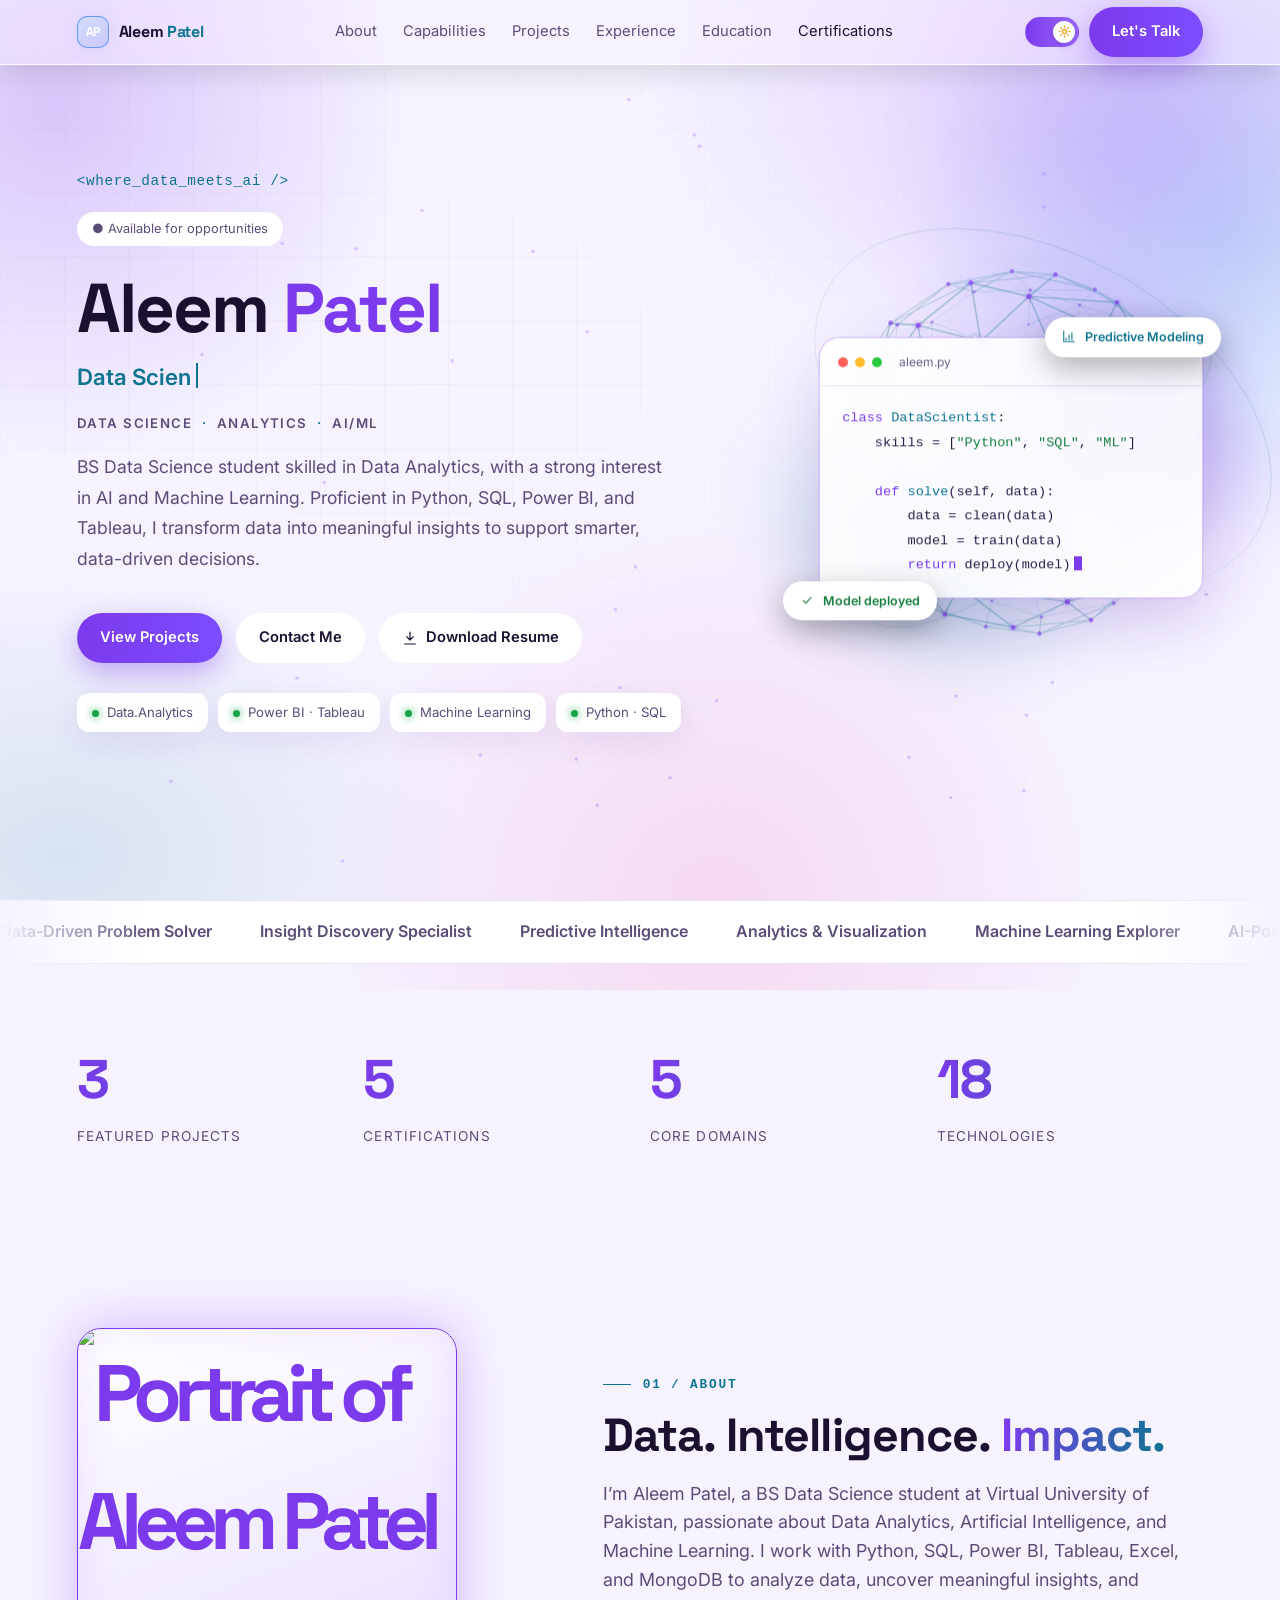
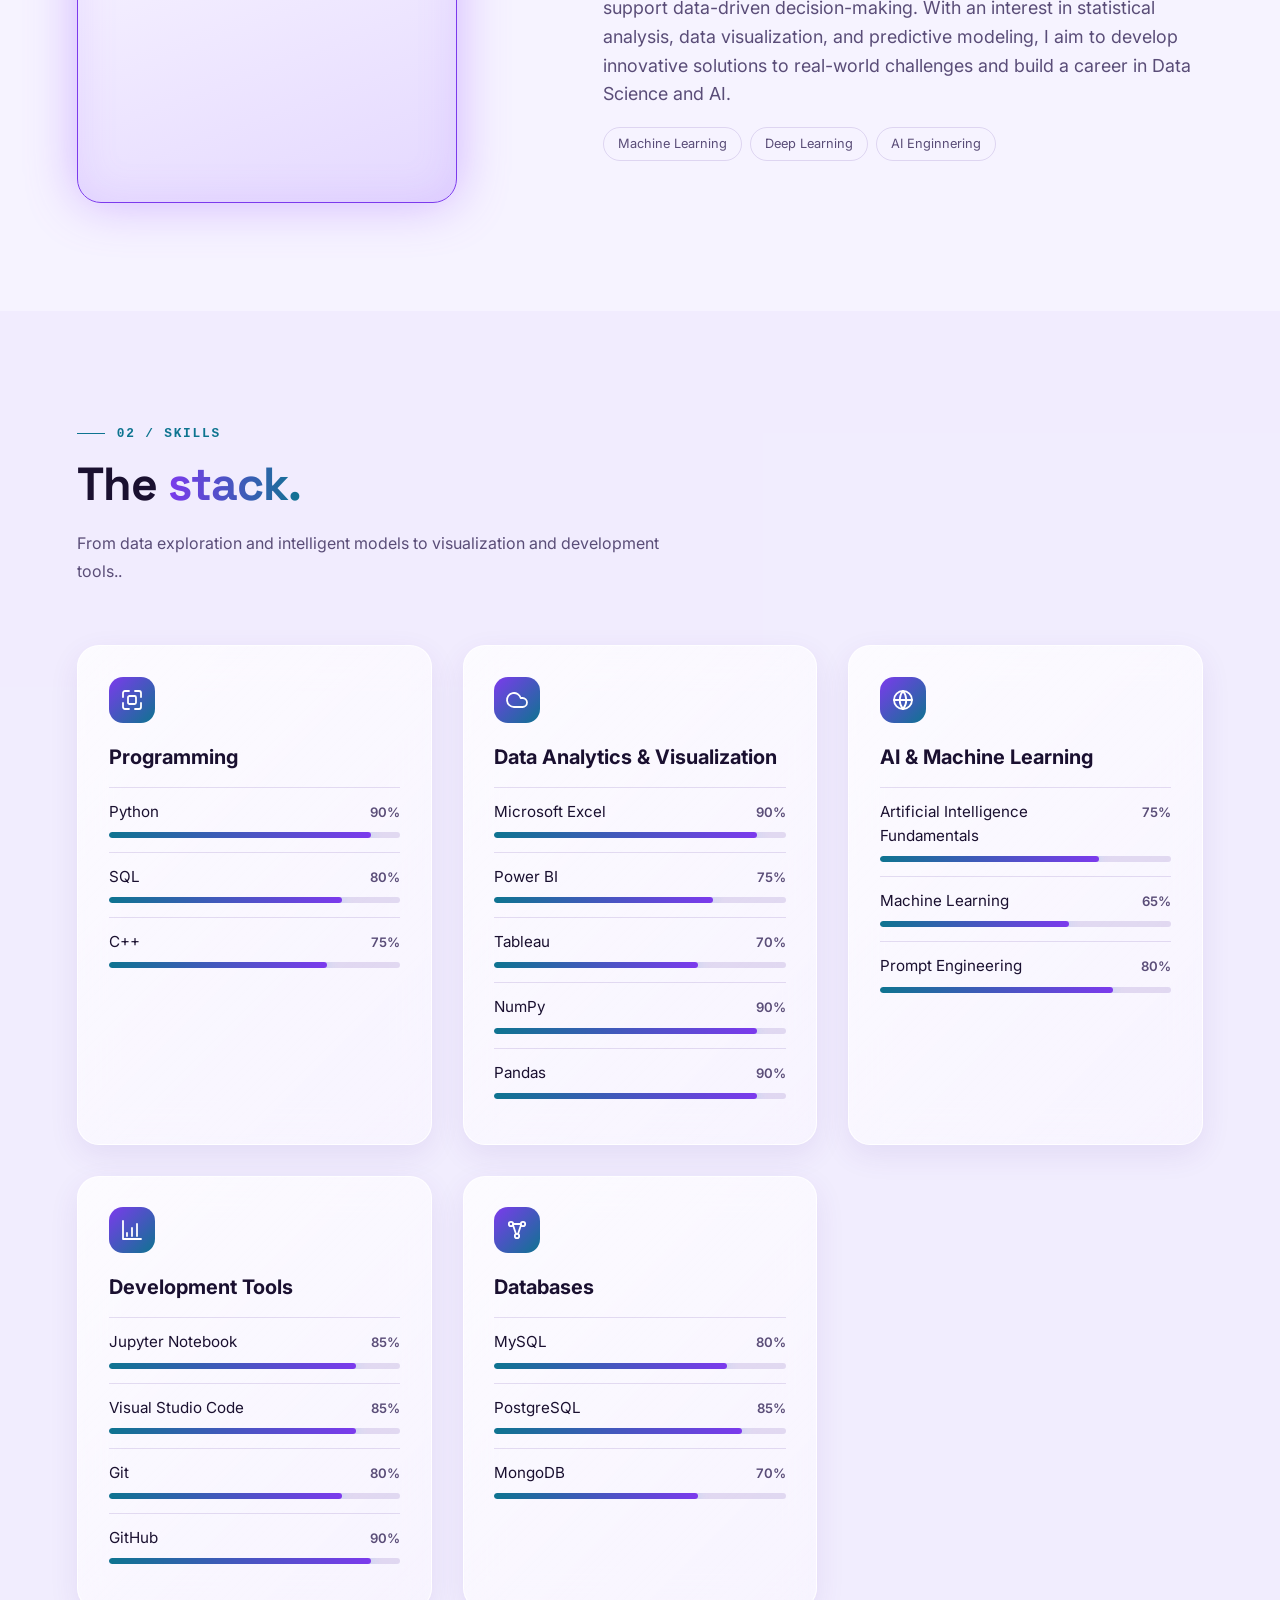
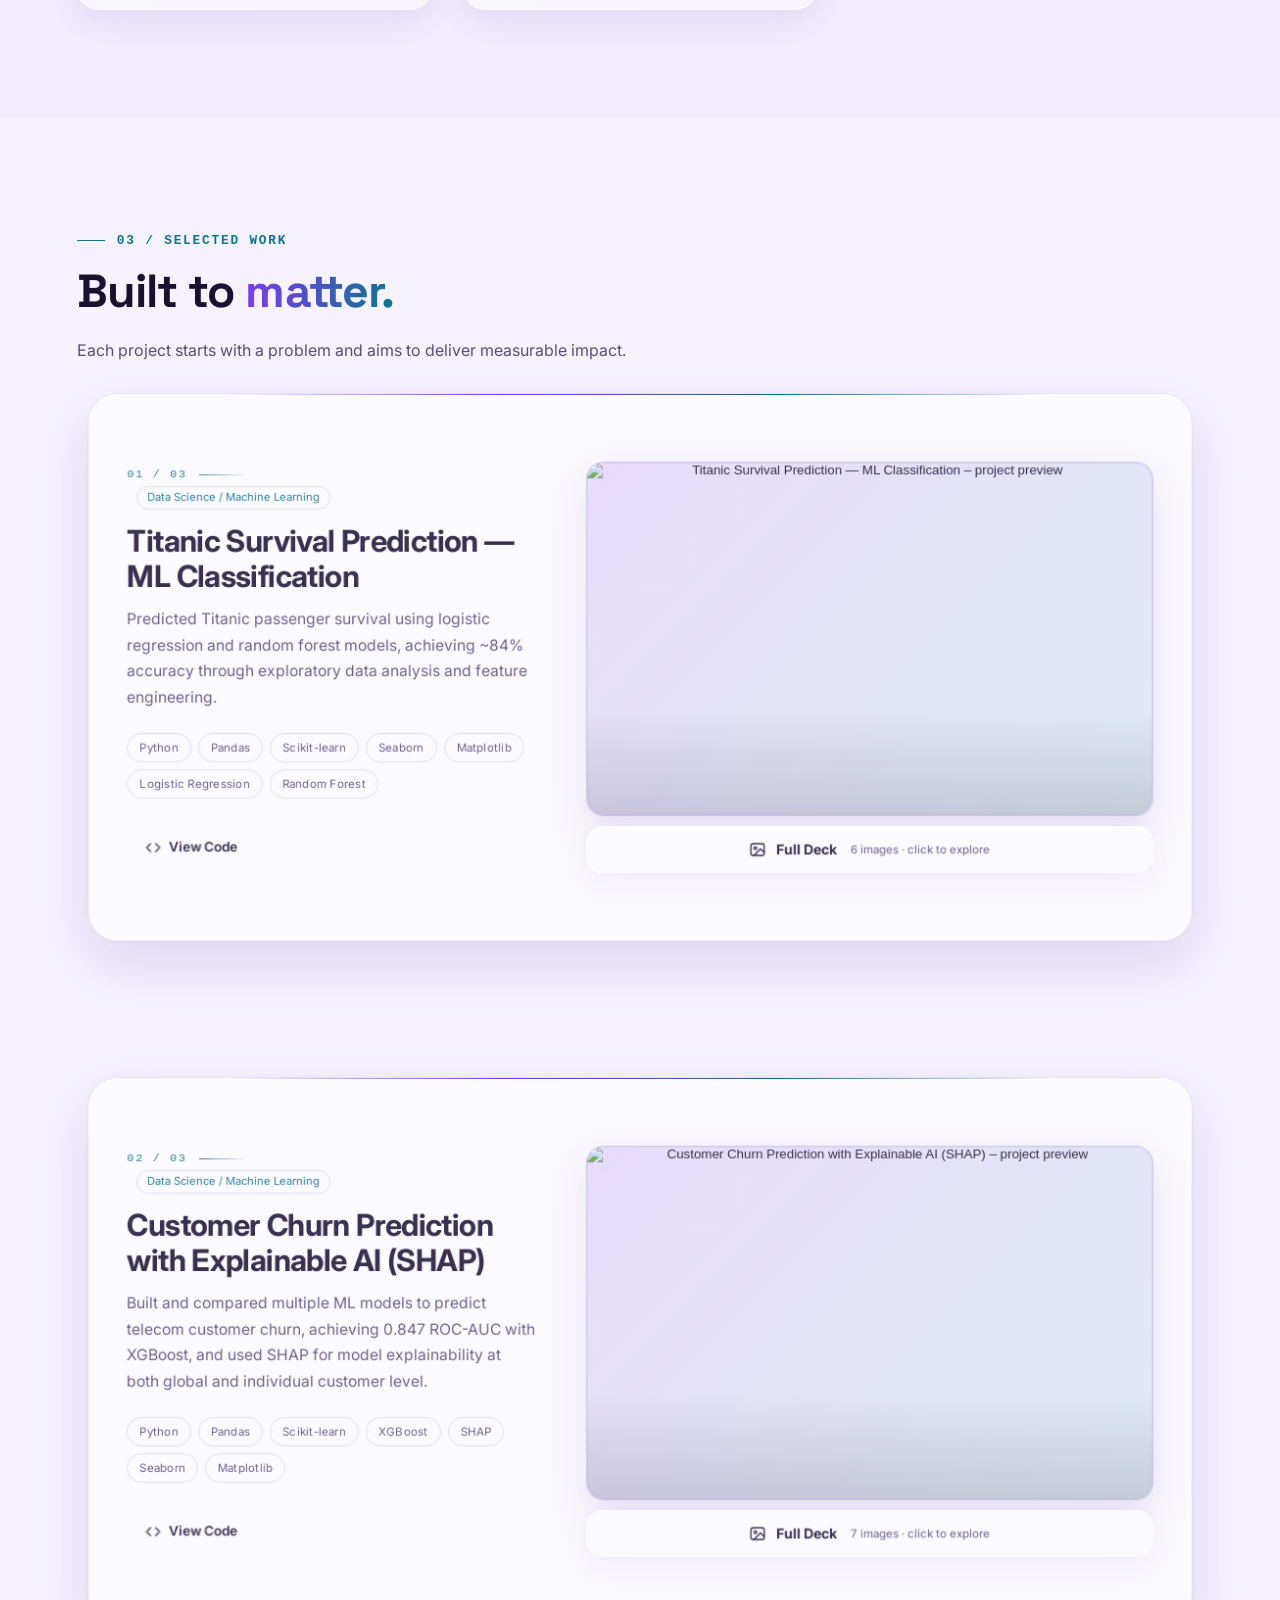
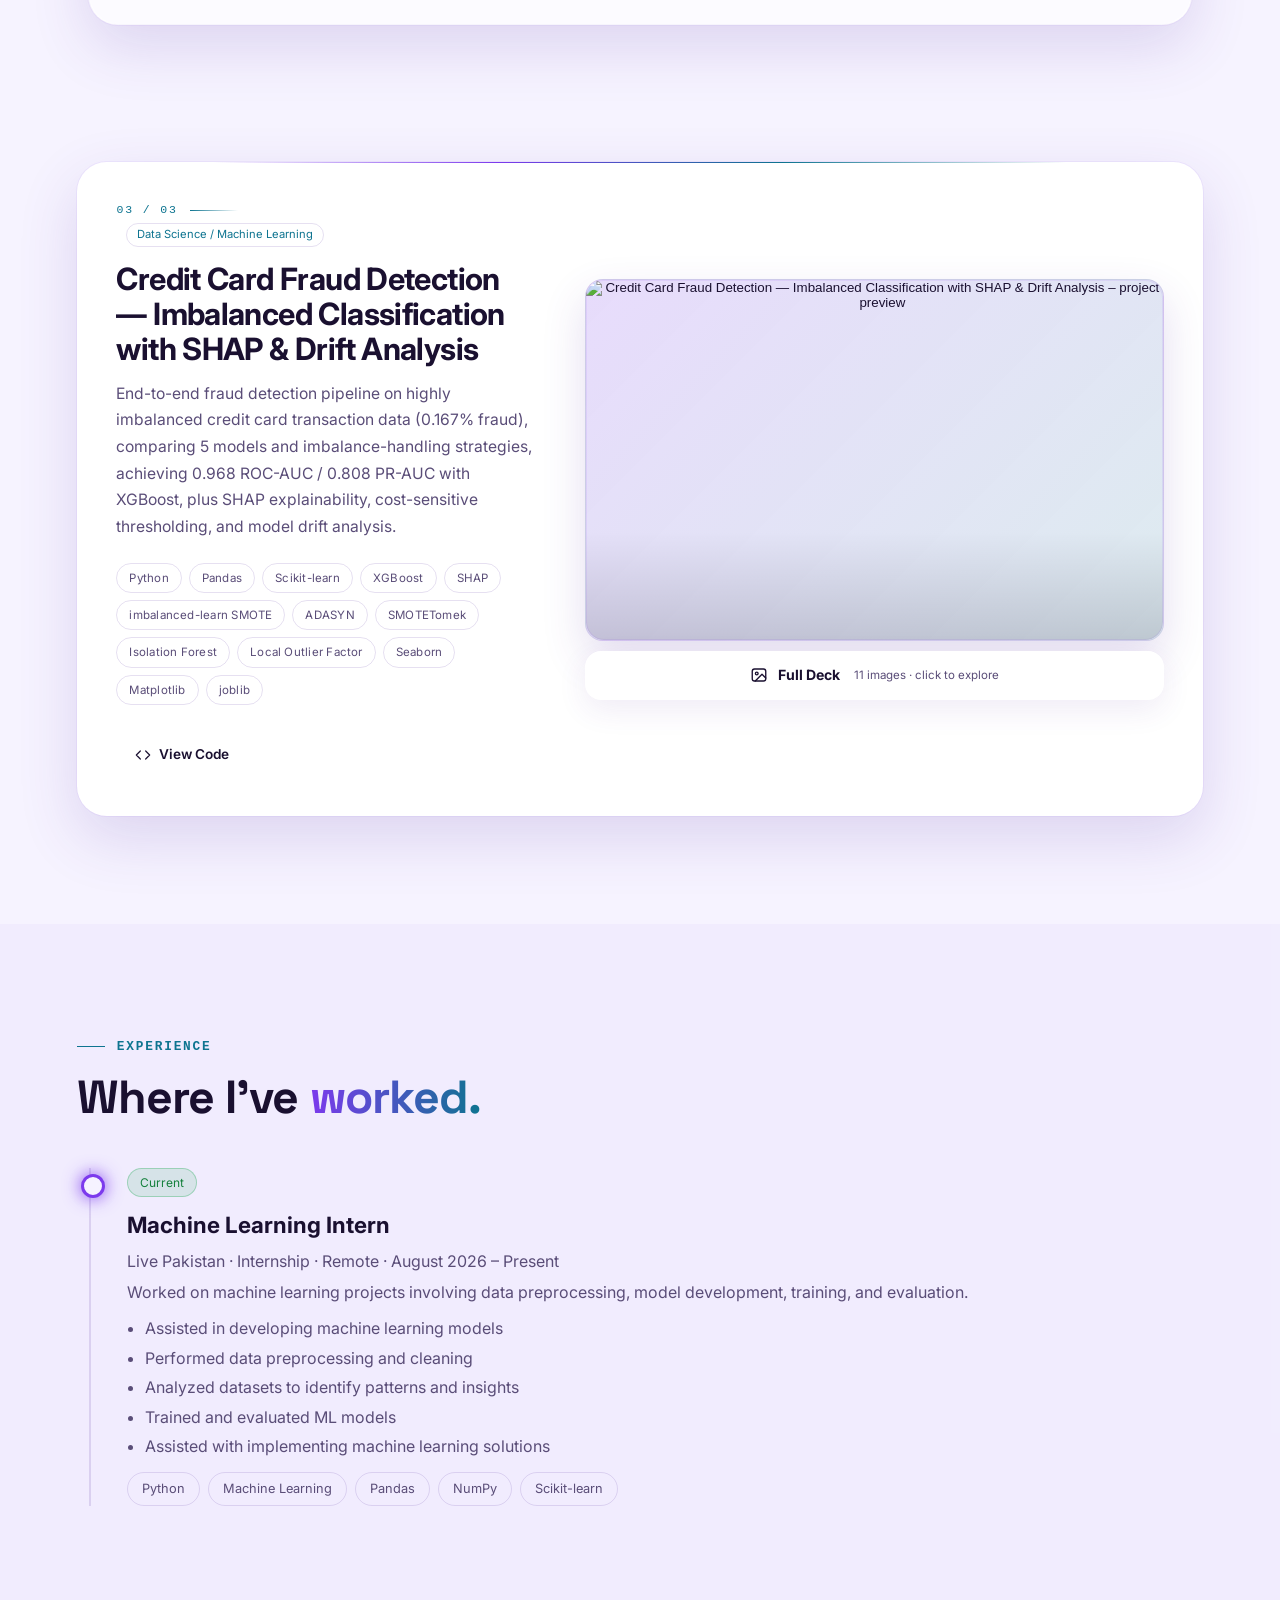
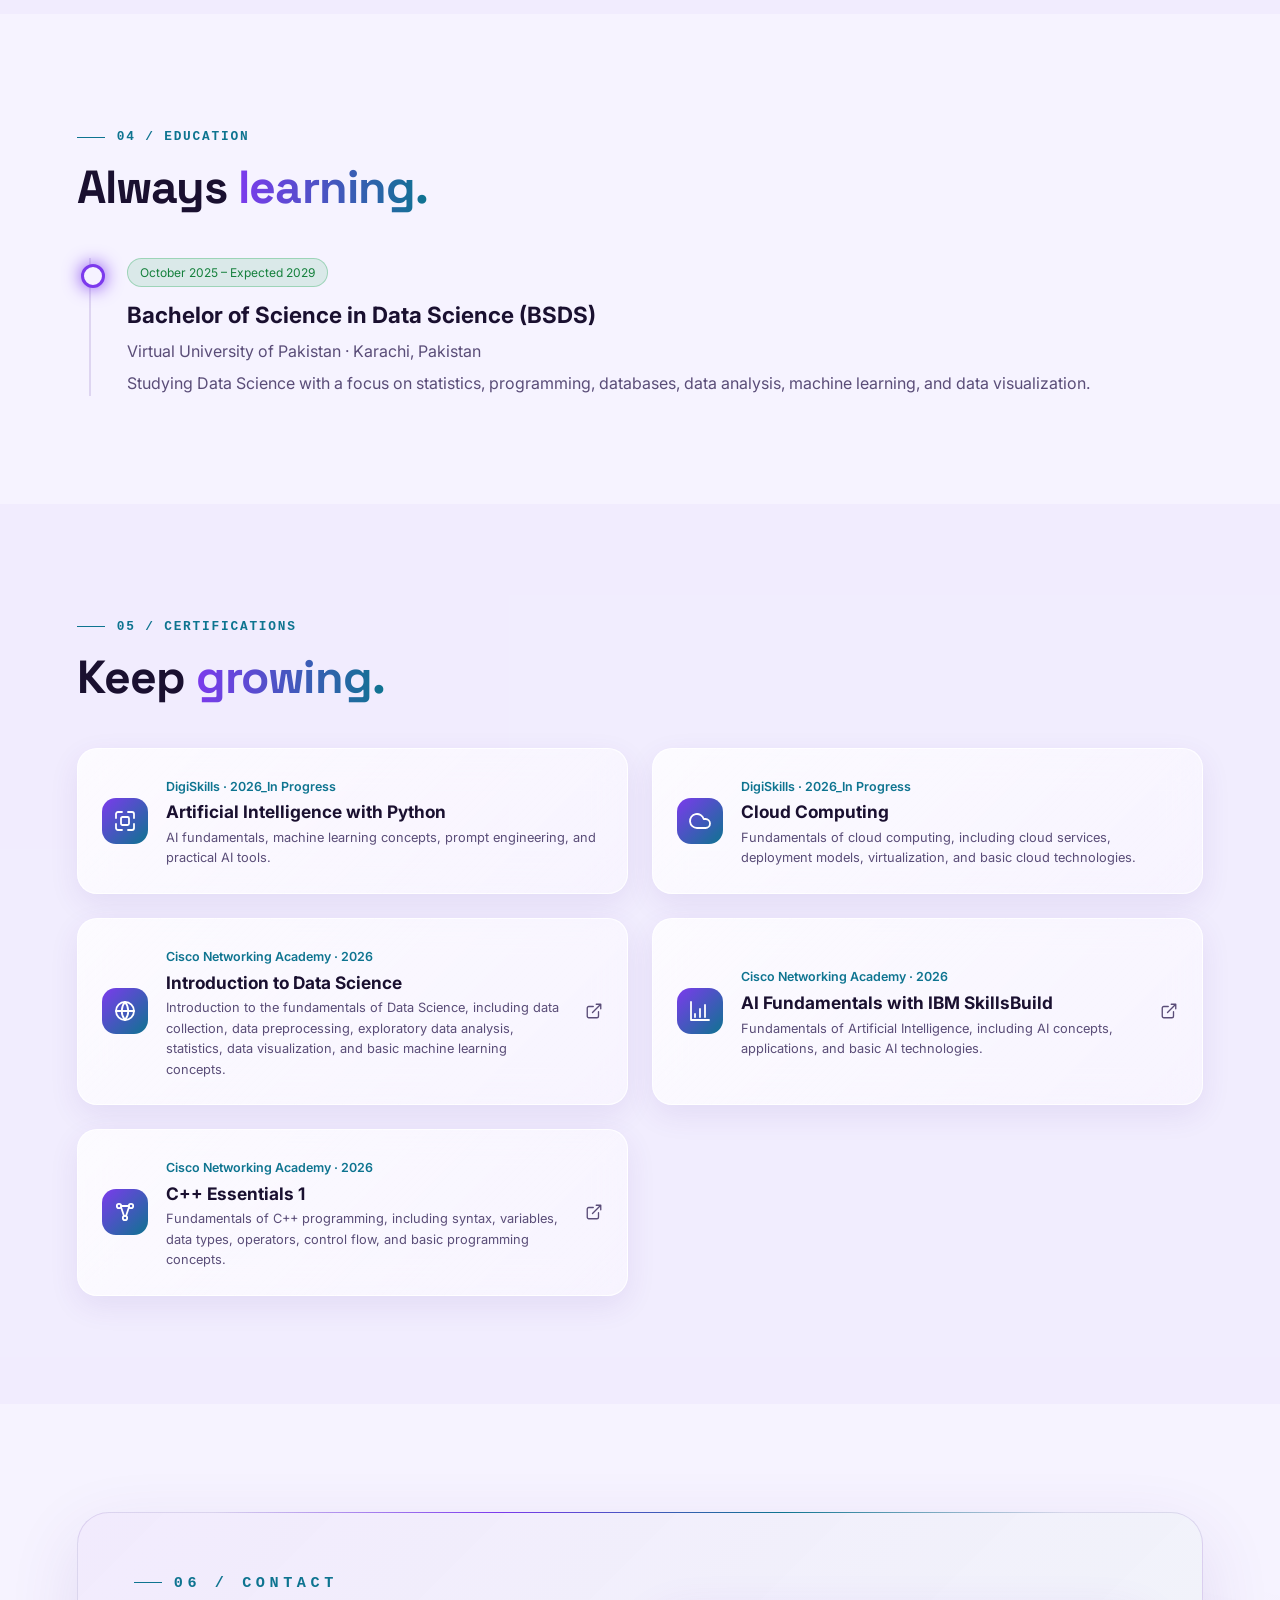
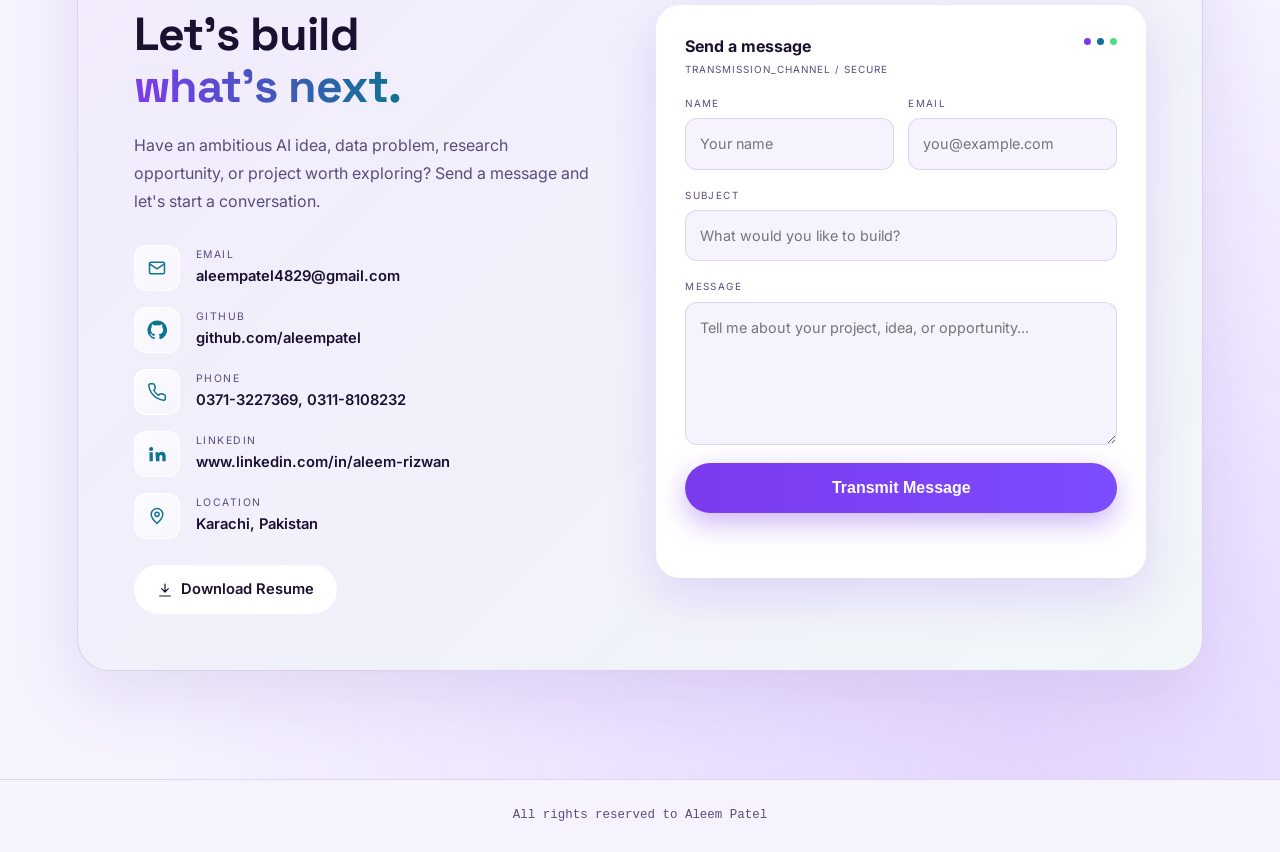
==== commit 200c41f8: "Update frontend" ====
--- a/index.html
+++ b/index.html
@@ -1,18 +1,17 @@
 <!DOCTYPE html><html lang="en" data-theme="light"><head>
 <meta charset="utf-8">
 <meta name="viewport" content="width=device-width, initial-scale=1, viewport-fit=cover">
-<script>
-/* restore the visitor's saved theme before first paint; first visit stays light */
-try{if(localStorage.getItem('theme')==='dark')document.documentElement.dataset.theme='dark'}catch(e){}
-</script>
 <script>
 /* Always open at the hero: ignore the browser's restored scroll position and any #section in the URL */
 try{history.scrollRestoration='manual'}catch(e){}
 if(location.hash){try{history.replaceState(null,'',location.pathname+location.search)}catch(e){}}
 try{scrollTo({top:0,left:0,behavior:'instant'})}catch(e){scrollTo(0,0)}
 </script>
-<link rel="icon" type="image/png" href="favicon.png">
-<link rel="apple-touch-icon" href="favicon.png">
+<link rel="icon" href="/favicon.ico" sizes="48x48">
+<link rel="icon" type="image/png" sizes="48x48" href="/favicon-48x48.png">
+<link rel="icon" type="image/png" sizes="96x96" href="/favicon-96x96.png">
+<link rel="icon" type="image/png" sizes="192x192" href="/favicon-192x192.png">
+<link rel="apple-touch-icon" sizes="180x180" href="/apple-touch-icon.png">
 <title>Aleem Patel — Data Science &amp; AI</title>
 <meta name="description" content="BS Data Science student skilled in Data Analytics, with a strong interest in AI and Machine Learning. Proficient in Python, SQL, Power BI, and Tableau, I…">
 <meta name="author" content="Aleem Patel">
@@ -29,15 +28,7 @@
 <meta name="twitter:description" content="BS Data Science student skilled in Data Analytics, with a strong interest in AI and Machine Learning. Proficient in Python, SQL, Power BI, and Tableau, I…">
 <meta name="twitter:image" content="https://aleem-portfolio-files.s3.ap-south-1.amazonaws.com/uploads/profile/1791711185773-f7a969dac4f29602.webp">
 <script type="application/ld+json" id="ldPerson">{"@context":"https://schema.org","@type":"Person","name":"Aleem Patel","jobTitle":"Data Science & AI","url":"https://aleempatel.dev/","image":"https://aleem-portfolio-files.s3.ap-south-1.amazonaws.com/uploads/profile/1791711185773-f7a969dac4f29602.webp","description":"BS Data Science student skilled in Data Analytics, with a strong interest in AI and Machine Learning. Proficient in Python, SQL, Power BI, and Tableau, I…","sameAs":["https://github.com/aleempatel","https://www.linkedin.com/in/aleem-rizwan/"]}</script>
-<script type="application/ld+json">
-{
-  "@context": "https://schema.org",
-  "@type": "WebSite",
-  "name": "Aleem Patel",
-  "alternateName": "Aleem Patel Portfolio",
-  "url": "https://aleempatel.dev/"
-}
-</script>
+<script type="application/ld+json" id="ldSite">{"@context":"https://schema.org","@type":"WebSite","@id":"https://aleempatel.dev/#website","name":"Aleem Patel","alternateName":["Aleem Patel Portfolio","aleempatel.dev"],"url":"https://aleempatel.dev/","inLanguage":"en"}</script>
 <link rel="preconnect" href="https://fonts.googleapis.com">
 <link rel="preconnect" href="https://fonts.gstatic.com" crossorigin="">
 <link href="https://fonts.googleapis.com/css2?family=Inter:wght@400;500;600;700;800&amp;family=Space+Grotesk:wght@500;600;700&amp;display=swap" rel="stylesheet">
@@ -73,7 +64,7 @@
 </div>
 
 
-<div class="stats rv"><div class="stat"><b data-n="4" data-k="projects" data-s="">4</b><span>Featured Projects</span></div><div class="stat"><b data-n="6" data-k="certs" data-s="">6</b><span>Certifications</span></div><div class="stat"><b data-n="5" data-k="domains" data-s="">5</b><span>Core Domains</span></div><div class="stat"><b data-n="18" data-k="tech" data-s="">18</b><span>Technologies</span></div></div>
+<div class="stats rv"><div class="stat"><b data-n="3" data-k="projects" data-s="">3</b><span>Featured Projects</span></div><div class="stat"><b data-n="5" data-k="certs" data-s="">5</b><span>Certifications</span></div><div class="stat"><b data-n="5" data-k="domains" data-s="">5</b><span>Core Domains</span></div><div class="stat"><b data-n="18" data-k="tech" data-s="">18</b><span>Technologies</span></div></div>
 
 <section id="about"><div class="wrap about">
 
@@ -94,7 +85,7 @@
 <section id="projects"><div class="wrap">
 <span class="eyebrow">03 / Selected Work</span><h2>Built to <span class="grad">matter.</span></h2>
 <p class="sub">Each project starts with a problem and aims to deliver measurable impact.</p>
-<div id="projList"><article class="proj" style="--i:0"><div><span class="num">01 / 04</span><span class="pcat">Data Analytics · Data Visualization</span><h3>Global Happiness &amp; Well-Being Dashboard</h3><p class="sub" style="margin-bottom:22px">An interactive Power BI dashboard analyzing global happiness and well-being trends, comparing countries and exploring key indicators that influence happiness.</p><div class="tags"><a href="#skills">Microsoft Power BI</a><a href="#skills">Data Visualization</a><a href="#skills">Exploratory Data Analysis (EDA)</a><a href="#skills">Data Cleaning &amp; Transformation</a><a href="#skills">Data Analysis</a></div><div class="pact"><div class="pbtn"><a class="btn" href="https://github.com/aleempatel/global-happiness-dashboard.git" target="_blank" rel="noopener"><svg viewBox="0 0 24 24" fill="none" stroke="currentColor" stroke-width="1.8" stroke-linecap="round" stroke-linejoin="round"><path d="m16 18 6-6-6-6M8 6l-6 6 6 6"></path></svg> View Code</a></div></div></div><div class="rcol"><div class="pic"><button class="shot" data-deck="0" type="button" aria-label="Open project images"><img src="https://aleem-portfolio-files.s3.ap-south-1.amazonaws.com/uploads/project/1791808783074-931ad528ab728fa6.webp" alt="Global Happiness &amp; Well-Being Dashboard – project preview" width="800" height="500" loading="lazy" decoding="async"></button><button class="pv" data-deck="0" type="button"><svg viewBox="0 0 24 24" fill="none" stroke="currentColor" stroke-width="1.8" stroke-linecap="round" stroke-linejoin="round"><rect x="3" y="4" width="18" height="16" rx="3"></rect><circle cx="9" cy="10" r="1.8"></circle><path d="m21 16-5-5-9 9"></path></svg><b>Full Deck</b><small>9 images · click to explore</small></button></div></div></article><article class="proj" style="--i:1"><div><span class="num">02 / 04</span><span class="pcat">Data Science / Machine Learning</span><h3>Titanic Survival Prediction — ML Classification</h3><p class="sub" style="margin-bottom:22px">Predicted Titanic passenger survival using logistic regression and random forest models, achieving ~84% accuracy through exploratory data analysis and feature engineering.</p><div class="tags"><a href="#skills">Python</a><a href="#skills">Pandas</a><a href="#skills">Scikit-learn</a><a href="#skills">Seaborn</a><a href="#skills">Matplotlib</a><a href="#skills">Logistic Regression</a><a href="#skills">Random Forest</a></div><div class="pact"><div class="pbtn"><a class="btn" href="https://github.com/aleempatel/titanic-survival-prediction.git" target="_blank" rel="noopener"><svg viewBox="0 0 24 24" fill="none" stroke="currentColor" stroke-width="1.8" stroke-linecap="round" stroke-linejoin="round"><path d="m16 18 6-6-6-6M8 6l-6 6 6 6"></path></svg> View Code</a></div></div></div><div class="rcol"><div class="pic"><button class="shot" data-deck="1" type="button" aria-label="Open project images"><img src="https://aleem-portfolio-files.s3.ap-south-1.amazonaws.com/uploads/project/1787392836284-19718e612c9e35fb.png" alt="Titanic Survival Prediction — ML Classification – project preview" width="800" height="500" loading="lazy" decoding="async"></button><button class="pv" data-deck="1" type="button"><svg viewBox="0 0 24 24" fill="none" stroke="currentColor" stroke-width="1.8" stroke-linecap="round" stroke-linejoin="round"><rect x="3" y="4" width="18" height="16" rx="3"></rect><circle cx="9" cy="10" r="1.8"></circle><path d="m21 16-5-5-9 9"></path></svg><b>Full Deck</b><small>6 images · click to explore</small></button></div></div></article><article class="proj" style="--i:2"><div><span class="num">03 / 04</span><span class="pcat">Data Science / Machine Learning</span><h3>Customer Churn Prediction with Explainable AI (SHAP)</h3><p class="sub" style="margin-bottom:22px">Built and compared multiple ML models to predict telecom customer churn, achieving 0.847 ROC-AUC with XGBoost, and used SHAP for model explainability at both global and individual customer level.</p><div class="tags"><a href="#skills">Python</a><a href="#skills">Pandas</a><a href="#skills">Scikit-learn</a><a href="#skills">XGBoost</a><a href="#skills">SHAP</a><a href="#skills">Seaborn</a><a href="#skills">Matplotlib</a></div><div class="pact"><div class="pbtn"><a class="btn" href="https://github.com/aleempatel/customer-churn-prediction.git" target="_blank" rel="noopener"><svg viewBox="0 0 24 24" fill="none" stroke="currentColor" stroke-width="1.8" stroke-linecap="round" stroke-linejoin="round"><path d="m16 18 6-6-6-6M8 6l-6 6 6 6"></path></svg> View Code</a></div></div></div><div class="rcol"><div class="pic"><button class="shot" data-deck="2" type="button" aria-label="Open project images"><img src="https://aleem-portfolio-files.s3.ap-south-1.amazonaws.com/uploads/project/1787399212186-2528fcfecc32e38e.png" alt="Customer Churn Prediction with Explainable AI (SHAP) – project preview" width="800" height="500" loading="lazy" decoding="async"></button><button class="pv" data-deck="2" type="button"><svg viewBox="0 0 24 24" fill="none" stroke="currentColor" stroke-width="1.8" stroke-linecap="round" stroke-linejoin="round"><rect x="3" y="4" width="18" height="16" rx="3"></rect><circle cx="9" cy="10" r="1.8"></circle><path d="m21 16-5-5-9 9"></path></svg><b>Full Deck</b><small>7 images · click to explore</small></button></div></div></article><article class="proj" style="--i:3"><div><span class="num">04 / 04</span><span class="pcat">Data Science / Machine Learning</span><h3>Credit Card Fraud Detection — Imbalanced Classification with SHAP &amp; Drift Analysis</h3><p class="sub" style="margin-bottom:22px">End-to-end fraud detection pipeline on highly imbalanced credit card transaction data (0.167% fraud), comparing 5 models and imbalance-handling strategies, achieving 0.968 ROC-AUC / 0.808 PR-AUC with XGBoost, plus SHAP explainability, cost-sensitive thresholding, and model drift analysis.</p><div class="tags"><a href="#skills">Python</a><a href="#skills">Pandas</a><a href="#skills">Scikit-learn</a><a href="#skills">XGBoost</a><a href="#skills">SHAP</a><a href="#skills">imbalanced-learn SMOTE</a><a href="#skills">ADASYN</a><a href="#skills">SMOTETomek</a><a href="#skills">Isolation Forest</a><a href="#skills">Local Outlier Factor</a><a href="#skills">Seaborn</a><a href="#skills">Matplotlib</a><a href="#skills">joblib</a></div><div class="pact"><div class="pbtn"><a class="btn" href="https://github.com/aleempatel/creditcard-fraud-detection.git" target="_blank" rel="noopener"><svg viewBox="0 0 24 24" fill="none" stroke="currentColor" stroke-width="1.8" stroke-linecap="round" stroke-linejoin="round"><path d="m16 18 6-6-6-6M8 6l-6 6 6 6"></path></svg> View Code</a></div></div></div><div class="rcol"><div class="pic"><button class="shot" data-deck="3" type="button" aria-label="Open project images"><img src="https://aleem-portfolio-files.s3.ap-south-1.amazonaws.com/uploads/project/1787400240971-02cc2a8ead342fa5.png" alt="Credit Card Fraud Detection — Imbalanced Classification with SHAP &amp; Drift Analysis – project preview" width="800" height="500" loading="lazy" decoding="async"></button><button class="pv" data-deck="3" type="button"><svg viewBox="0 0 24 24" fill="none" stroke="currentColor" stroke-width="1.8" stroke-linecap="round" stroke-linejoin="round"><rect x="3" y="4" width="18" height="16" rx="3"></rect><circle cx="9" cy="10" r="1.8"></circle><path d="m21 16-5-5-9 9"></path></svg><b>Full Deck</b><small>11 images · click to explore</small></button></div></div></article></div></div></section>
+<div id="projList"><article class="proj" style="--i:0"><div><span class="num">01 / 03</span><span class="pcat">Data Science / Machine Learning</span><h3>Titanic Survival Prediction — ML Classification</h3><p class="sub" style="margin-bottom:22px">Predicted Titanic passenger survival using logistic regression and random forest models, achieving ~84% accuracy through exploratory data analysis and feature engineering.</p><div class="tags"><a href="#skills">Python</a><a href="#skills">Pandas</a><a href="#skills">Scikit-learn</a><a href="#skills">Seaborn</a><a href="#skills">Matplotlib</a><a href="#skills">Logistic Regression</a><a href="#skills">Random Forest</a></div><div class="pact"><div class="pbtn"><a class="btn" href="https://github.com/aleempatel/titanic-survival-prediction.git" target="_blank" rel="noopener"><svg viewBox="0 0 24 24" fill="none" stroke="currentColor" stroke-width="1.8" stroke-linecap="round" stroke-linejoin="round"><path d="m16 18 6-6-6-6M8 6l-6 6 6 6"></path></svg> View Code</a></div></div></div><div class="rcol"><div class="pic"><button class="shot" data-deck="0" type="button" aria-label="Open project images"><img src="https://aleem-portfolio-files.s3.ap-south-1.amazonaws.com/uploads/project/1787392836284-19718e612c9e35fb.png" alt="Titanic Survival Prediction — ML Classification – project preview" width="800" height="500" loading="lazy" decoding="async"></button><button class="pv" data-deck="0" type="button"><svg viewBox="0 0 24 24" fill="none" stroke="currentColor" stroke-width="1.8" stroke-linecap="round" stroke-linejoin="round"><rect x="3" y="4" width="18" height="16" rx="3"></rect><circle cx="9" cy="10" r="1.8"></circle><path d="m21 16-5-5-9 9"></path></svg><b>Full Deck</b><small>6 images · click to explore</small></button></div></div></article><article class="proj" style="--i:1"><div><span class="num">02 / 03</span><span class="pcat">Data Science / Machine Learning</span><h3>Customer Churn Prediction with Explainable AI (SHAP)</h3><p class="sub" style="margin-bottom:22px">Built and compared multiple ML models to predict telecom customer churn, achieving 0.847 ROC-AUC with XGBoost, and used SHAP for model explainability at both global and individual customer level.</p><div class="tags"><a href="#skills">Python</a><a href="#skills">Pandas</a><a href="#skills">Scikit-learn</a><a href="#skills">XGBoost</a><a href="#skills">SHAP</a><a href="#skills">Seaborn</a><a href="#skills">Matplotlib</a></div><div class="pact"><div class="pbtn"><a class="btn" href="https://github.com/aleempatel/customer-churn-prediction.git" target="_blank" rel="noopener"><svg viewBox="0 0 24 24" fill="none" stroke="currentColor" stroke-width="1.8" stroke-linecap="round" stroke-linejoin="round"><path d="m16 18 6-6-6-6M8 6l-6 6 6 6"></path></svg> View Code</a></div></div></div><div class="rcol"><div class="pic"><button class="shot" data-deck="1" type="button" aria-label="Open project images"><img src="https://aleem-portfolio-files.s3.ap-south-1.amazonaws.com/uploads/project/1787399212186-2528fcfecc32e38e.png" alt="Customer Churn Prediction with Explainable AI (SHAP) – project preview" width="800" height="500" loading="lazy" decoding="async"></button><button class="pv" data-deck="1" type="button"><svg viewBox="0 0 24 24" fill="none" stroke="currentColor" stroke-width="1.8" stroke-linecap="round" stroke-linejoin="round"><rect x="3" y="4" width="18" height="16" rx="3"></rect><circle cx="9" cy="10" r="1.8"></circle><path d="m21 16-5-5-9 9"></path></svg><b>Full Deck</b><small>7 images · click to explore</small></button></div></div></article><article class="proj" style="--i:2"><div><span class="num">03 / 03</span><span class="pcat">Data Science / Machine Learning</span><h3>Credit Card Fraud Detection — Imbalanced Classification with SHAP &amp; Drift Analysis</h3><p class="sub" style="margin-bottom:22px">End-to-end fraud detection pipeline on highly imbalanced credit card transaction data (0.167% fraud), comparing 5 models and imbalance-handling strategies, achieving 0.968 ROC-AUC / 0.808 PR-AUC with XGBoost, plus SHAP explainability, cost-sensitive thresholding, and model drift analysis.</p><div class="tags"><a href="#skills">Python</a><a href="#skills">Pandas</a><a href="#skills">Scikit-learn</a><a href="#skills">XGBoost</a><a href="#skills">SHAP</a><a href="#skills">imbalanced-learn SMOTE</a><a href="#skills">ADASYN</a><a href="#skills">SMOTETomek</a><a href="#skills">Isolation Forest</a><a href="#skills">Local Outlier Factor</a><a href="#skills">Seaborn</a><a href="#skills">Matplotlib</a><a href="#skills">joblib</a></div><div class="pact"><div class="pbtn"><a class="btn" href="https://github.com/aleempatel/creditcard-fraud-detection.git" target="_blank" rel="noopener"><svg viewBox="0 0 24 24" fill="none" stroke="currentColor" stroke-width="1.8" stroke-linecap="round" stroke-linejoin="round"><path d="m16 18 6-6-6-6M8 6l-6 6 6 6"></path></svg> View Code</a></div></div></div><div class="rcol"><div class="pic"><button class="shot" data-deck="2" type="button" aria-label="Open project images"><img src="https://aleem-portfolio-files.s3.ap-south-1.amazonaws.com/uploads/project/1787400240971-02cc2a8ead342fa5.png" alt="Credit Card Fraud Detection — Imbalanced Classification with SHAP &amp; Drift Analysis – project preview" width="800" height="500" loading="lazy" decoding="async"></button><button class="pv" data-deck="2" type="button"><svg viewBox="0 0 24 24" fill="none" stroke="currentColor" stroke-width="1.8" stroke-linecap="round" stroke-linejoin="round"><rect x="3" y="4" width="18" height="16" rx="3"></rect><circle cx="9" cy="10" r="1.8"></circle><path d="m21 16-5-5-9 9"></path></svg><b>Full Deck</b><small>11 images · click to explore</small></button></div></div></article></div></div></section>
 
 <section id="experience" style="background: var(--bg2);"><div class="wrap">
 <span class="eyebrow">Experience</span><h2>Where I've <span class="grad">worked.</span></h2>
@@ -104,12 +95,12 @@
 <section id="education">
   <div class="wrap">
 <span class="eyebrow">04 / Education</span><h2>Always <span class="grad">learning.</span></h2>
-<div class="tl" id="eduList"><div class="it rv"><span class="badge d">October 2025 – Expected 2029</span><h3>Bachelor of Science in Data Science (BSDS)</h3><p>Virtual University of Pakistan · Karachi, Pakistan</p><p>Pursuing a degree in Data Science, with coursework spanning statistics, programming, databases, data analysis, machine learning, and data visualization.</p></div><div class="it rv"><span class="badge d">2023 – 2025</span><h3>Intermediate in Computer Science (ICS)</h3><p>SSAT Degree College · Karachi, Pakistan</p><p>Completed intermediate-level studies with a focus on computer science and foundational computing concepts.</p></div></div>
+<div class="tl" id="eduList"><div class="it rv"><span class="badge d">October 2025 – Expected 2029</span><h3>Bachelor of Science in Data Science (BSDS)</h3><p>Virtual University of Pakistan · Karachi, Pakistan</p><p>Studying Data Science with a focus on statistics, programming, databases, data analysis, machine learning, and data visualization.</p></div></div>
 </div></section>
 
 <section id="certs" style="background: var(--bg2);"><div class="wrap">
 <span class="eyebrow">05 / Certifications</span><h2>Keep <span class="grad">growing.</span></h2>
-<div class="certs" id="certList"><a class="cert rv" href="https://www.coursera.org/account/accomplishments/professional-cert/Q2FQQWWEOBAK" target="_blank" rel="noopener"><div class="ico"><svg viewBox="0 0 24 24" fill="none" stroke="currentColor" stroke-width="1.8" stroke-linecap="round" stroke-linejoin="round"><path d="M9 3H5a2 2 0 0 0-2 2v4M15 3h4a2 2 0 0 1 2 2v4M9 21H5a2 2 0 0 1-2-2v-4M15 21h4a2 2 0 0 0 2-2v-4"></path><rect x="8" y="8" width="8" height="8" rx="1.5"></rect></svg></div><div><small>Coursera · 2026</small><h4>Google Data Analytics</h4><div class="cd">Developed foundational skills in data analytics, including data cleaning, analysis, visualization, and data-driven decision-making. Gained exposure to tools and techniques such as spreadsheets, SQL, Tableau, and the data analysis process to derive meaningful insights from data.</div></div><svg class="cx" viewBox="0 0 24 24" fill="none" stroke="currentColor" stroke-width="1.8" stroke-linecap="round" stroke-linejoin="round"><path d="M15 3h6v6M10 14 21 3M18 13v6a2 2 0 0 1-2 2H5a2 2 0 0 1-2-2V8a2 2 0 0 1 2-2h6"></path></svg></a><div class="cert rv"><div class="ico"><svg viewBox="0 0 24 24" fill="none" stroke="currentColor" stroke-width="1.8" stroke-linecap="round" stroke-linejoin="round"><path d="M17.5 19H9a7 7 0 1 1 6.71-9h1.79a4.5 4.5 0 1 1 0 9Z"></path></svg></div><div><small>DigiSkills · 2026_In Progress</small><h4>Artificial Intelligence with Python</h4><div class="cd">AI fundamentals, machine learning concepts, prompt engineering, and practical AI tools.</div></div></div><div class="cert rv"><div class="ico"><svg viewBox="0 0 24 24" fill="none" stroke="currentColor" stroke-width="1.8" stroke-linecap="round" stroke-linejoin="round"><circle cx="12" cy="12" r="9"></circle><path d="M3 12h18M12 3a14 14 0 0 1 0 18M12 3a14 14 0 0 0 0 18"></path></svg></div><div><small>DigiSkills · 2026_In Progress</small><h4>Cloud Computing</h4><div class="cd">Fundamentals of cloud computing, including cloud services, deployment models, virtualization, and basic cloud technologies.</div></div></div><a class="cert rv" href="https://www.credly.com/badges/2efb103f-2620-46d4-a187-ae01a5d5928e" target="_blank" rel="noopener"><div class="ico"><svg viewBox="0 0 24 24" fill="none" stroke="currentColor" stroke-width="1.8" stroke-linecap="round" stroke-linejoin="round"><path d="M3 3v18h18"></path><path d="M7 15v3M12 10v8M17 6v12"></path></svg></div><div><small>Cisco Networking Academy · 2026</small><h4>Introduction to Data Science</h4><div class="cd">Introduction to the fundamentals of Data Science, including data collection, data preprocessing, exploratory data analysis, statistics, data visualization, and basic machine learning concepts.</div></div><svg class="cx" viewBox="0 0 24 24" fill="none" stroke="currentColor" stroke-width="1.8" stroke-linecap="round" stroke-linejoin="round"><path d="M15 3h6v6M10 14 21 3M18 13v6a2 2 0 0 1-2 2H5a2 2 0 0 1-2-2V8a2 2 0 0 1 2-2h6"></path></svg></a><a class="cert rv" href="https://www.credly.com/badges/341f2d57-ac3f-440e-acab-179272ac0d8c" target="_blank" rel="noopener"><div class="ico"><svg viewBox="0 0 24 24" fill="none" stroke="currentColor" stroke-width="1.8" stroke-linecap="round" stroke-linejoin="round"><circle cx="6" cy="6" r="2.2"></circle><circle cx="18" cy="6" r="2.2"></circle><circle cx="12" cy="18" r="2.2"></circle><path d="M8 7l3 9M16 7l-3 9M8.2 6h7.6"></path></svg></div><div><small>Cisco Networking Academy · 2026</small><h4>AI Fundamentals with IBM SkillsBuild</h4><div class="cd">Fundamentals of Artificial Intelligence, including AI concepts, applications, and basic AI technologies.</div></div><svg class="cx" viewBox="0 0 24 24" fill="none" stroke="currentColor" stroke-width="1.8" stroke-linecap="round" stroke-linejoin="round"><path d="M15 3h6v6M10 14 21 3M18 13v6a2 2 0 0 1-2 2H5a2 2 0 0 1-2-2V8a2 2 0 0 1 2-2h6"></path></svg></a><a class="cert rv" href="https://www.credly.com/badges/d30f5ac6-9b24-4e6b-8ddd-906768187a74" target="_blank" rel="noopener"><div class="ico"><svg viewBox="0 0 24 24" fill="none" stroke="currentColor" stroke-width="1.8" stroke-linecap="round" stroke-linejoin="round"><path d="m16 18 6-6-6-6M8 6l-6 6 6 6"></path></svg></div><div><small>Cisco Networking Academy · 2026</small><h4>C++ Essentials 1</h4><div class="cd">Fundamentals of C++ programming, including syntax, variables, data types, operators, control flow, and basic programming concepts.</div></div><svg class="cx" viewBox="0 0 24 24" fill="none" stroke="currentColor" stroke-width="1.8" stroke-linecap="round" stroke-linejoin="round"><path d="M15 3h6v6M10 14 21 3M18 13v6a2 2 0 0 1-2 2H5a2 2 0 0 1-2-2V8a2 2 0 0 1 2-2h6"></path></svg></a></div></div></section>
+<div class="certs" id="certList"><div class="cert rv"><div class="ico"><svg viewBox="0 0 24 24" fill="none" stroke="currentColor" stroke-width="1.8" stroke-linecap="round" stroke-linejoin="round"><path d="M9 3H5a2 2 0 0 0-2 2v4M15 3h4a2 2 0 0 1 2 2v4M9 21H5a2 2 0 0 1-2-2v-4M15 21h4a2 2 0 0 0 2-2v-4"></path><rect x="8" y="8" width="8" height="8" rx="1.5"></rect></svg></div><div><small>DigiSkills · 2026_In Progress</small><h4>Artificial Intelligence with Python</h4><div class="cd">AI fundamentals, machine learning concepts, prompt engineering, and practical AI tools.</div></div></div><div class="cert rv"><div class="ico"><svg viewBox="0 0 24 24" fill="none" stroke="currentColor" stroke-width="1.8" stroke-linecap="round" stroke-linejoin="round"><path d="M17.5 19H9a7 7 0 1 1 6.71-9h1.79a4.5 4.5 0 1 1 0 9Z"></path></svg></div><div><small>DigiSkills · 2026_In Progress</small><h4>Cloud Computing</h4><div class="cd">Fundamentals of cloud computing, including cloud services, deployment models, virtualization, and basic cloud technologies.</div></div></div><a class="cert rv" href="https://www.credly.com/badges/2efb103f-2620-46d4-a187-ae01a5d5928e" target="_blank" rel="noopener"><div class="ico"><svg viewBox="0 0 24 24" fill="none" stroke="currentColor" stroke-width="1.8" stroke-linecap="round" stroke-linejoin="round"><circle cx="12" cy="12" r="9"></circle><path d="M3 12h18M12 3a14 14 0 0 1 0 18M12 3a14 14 0 0 0 0 18"></path></svg></div><div><small>Cisco Networking Academy · 2026</small><h4>Introduction to Data Science</h4><div class="cd">Introduction to the fundamentals of Data Science, including data collection, data preprocessing, exploratory data analysis, statistics, data visualization, and basic machine learning concepts.</div></div><svg class="cx" viewBox="0 0 24 24" fill="none" stroke="currentColor" stroke-width="1.8" stroke-linecap="round" stroke-linejoin="round"><path d="M15 3h6v6M10 14 21 3M18 13v6a2 2 0 0 1-2 2H5a2 2 0 0 1-2-2V8a2 2 0 0 1 2-2h6"></path></svg></a><a class="cert rv" href="https://www.credly.com/badges/341f2d57-ac3f-440e-acab-179272ac0d8c" target="_blank" rel="noopener"><div class="ico"><svg viewBox="0 0 24 24" fill="none" stroke="currentColor" stroke-width="1.8" stroke-linecap="round" stroke-linejoin="round"><path d="M3 3v18h18"></path><path d="M7 15v3M12 10v8M17 6v12"></path></svg></div><div><small>Cisco Networking Academy · 2026</small><h4>AI Fundamentals with IBM SkillsBuild</h4><div class="cd">Fundamentals of Artificial Intelligence, including AI concepts, applications, and basic AI technologies.</div></div><svg class="cx" viewBox="0 0 24 24" fill="none" stroke="currentColor" stroke-width="1.8" stroke-linecap="round" stroke-linejoin="round"><path d="M15 3h6v6M10 14 21 3M18 13v6a2 2 0 0 1-2 2H5a2 2 0 0 1-2-2V8a2 2 0 0 1 2-2h6"></path></svg></a><a class="cert rv" href="https://www.credly.com/badges/d30f5ac6-9b24-4e6b-8ddd-906768187a74" target="_blank" rel="noopener"><div class="ico"><svg viewBox="0 0 24 24" fill="none" stroke="currentColor" stroke-width="1.8" stroke-linecap="round" stroke-linejoin="round"><circle cx="6" cy="6" r="2.2"></circle><circle cx="18" cy="6" r="2.2"></circle><circle cx="12" cy="18" r="2.2"></circle><path d="M8 7l3 9M16 7l-3 9M8.2 6h7.6"></path></svg></div><div><small>Cisco Networking Academy · 2026</small><h4>C++ Essentials 1</h4><div class="cd">Fundamentals of C++ programming, including syntax, variables, data types, operators, control flow, and basic programming concepts.</div></div><svg class="cx" viewBox="0 0 24 24" fill="none" stroke="currentColor" stroke-width="1.8" stroke-linecap="round" stroke-linejoin="round"><path d="M15 3h6v6M10 14 21 3M18 13v6a2 2 0 0 1-2 2H5a2 2 0 0 1-2-2V8a2 2 0 0 1 2-2h6"></path></svg></a></div></div></section>
 
 <section id="contact"><div class="wrap"><div class="ct rv">
 <div class="ctl"><span class="eyebrow">06 / Contact</span>
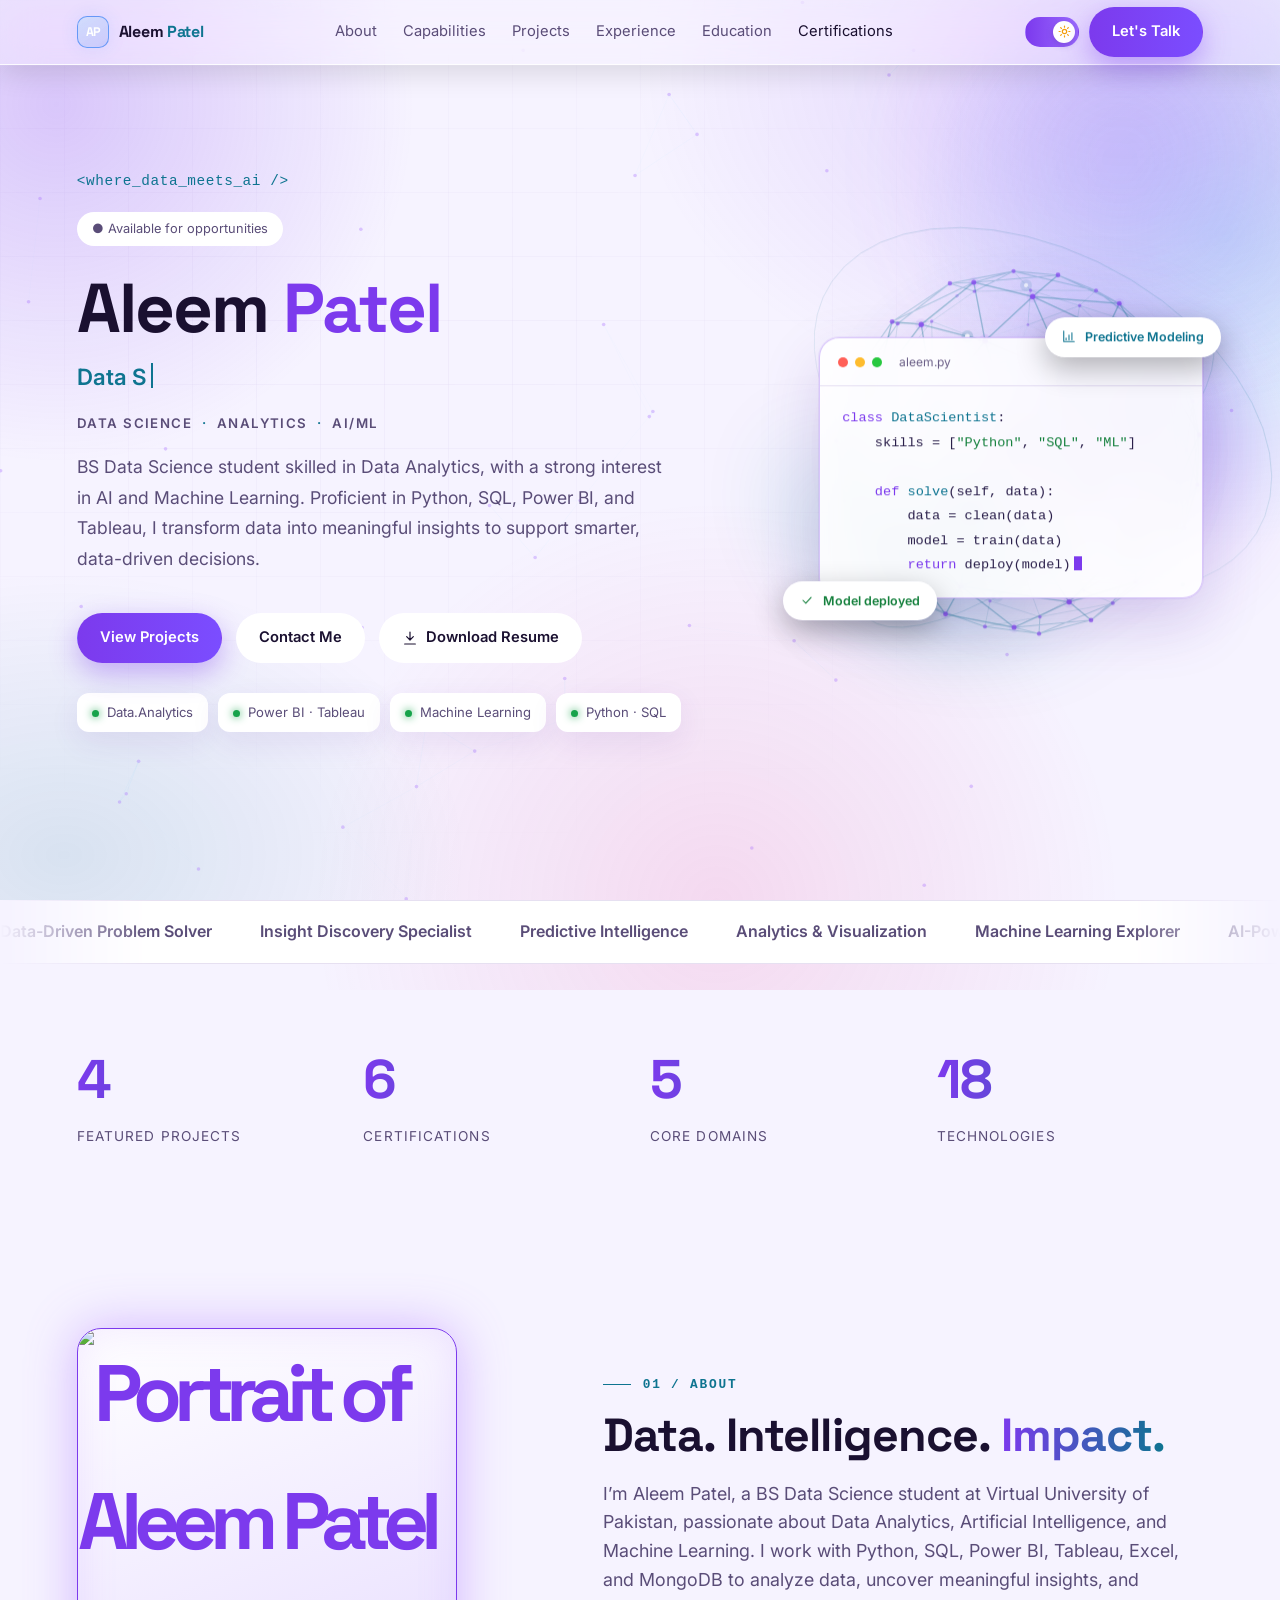
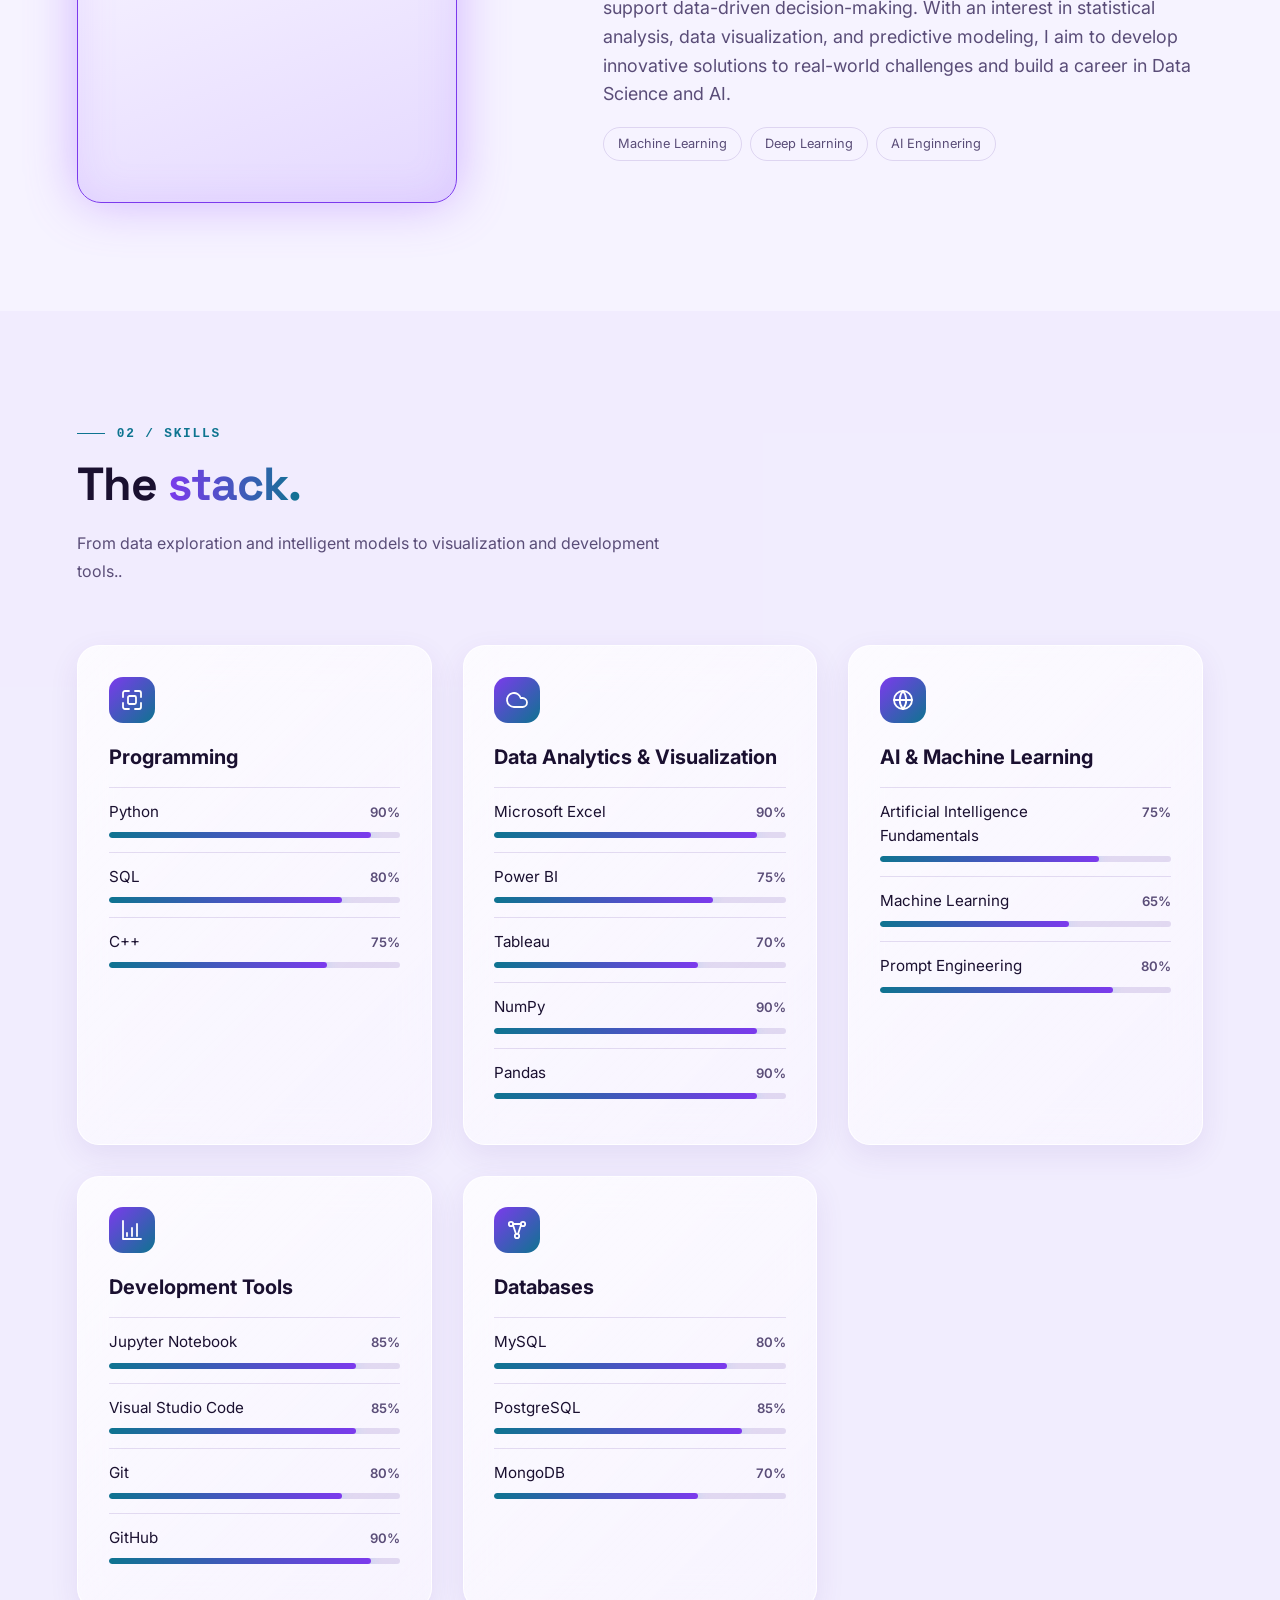
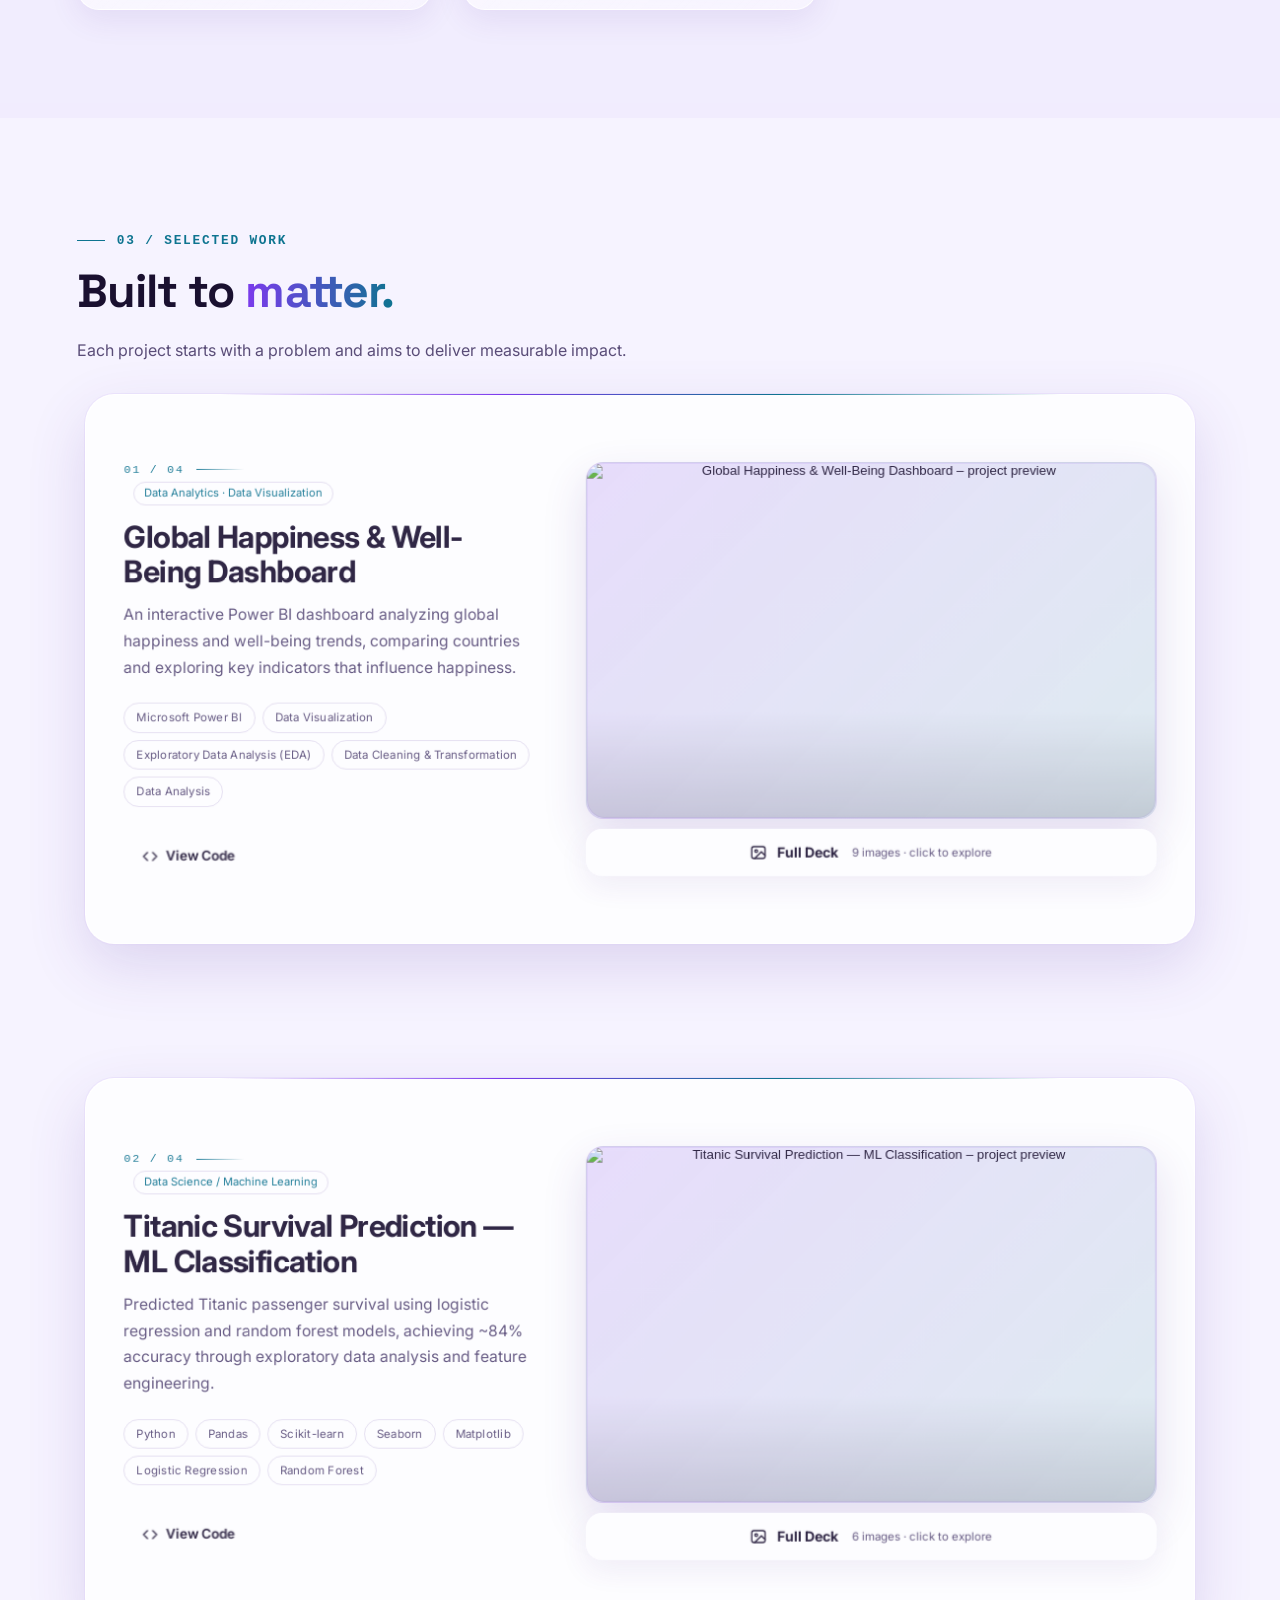
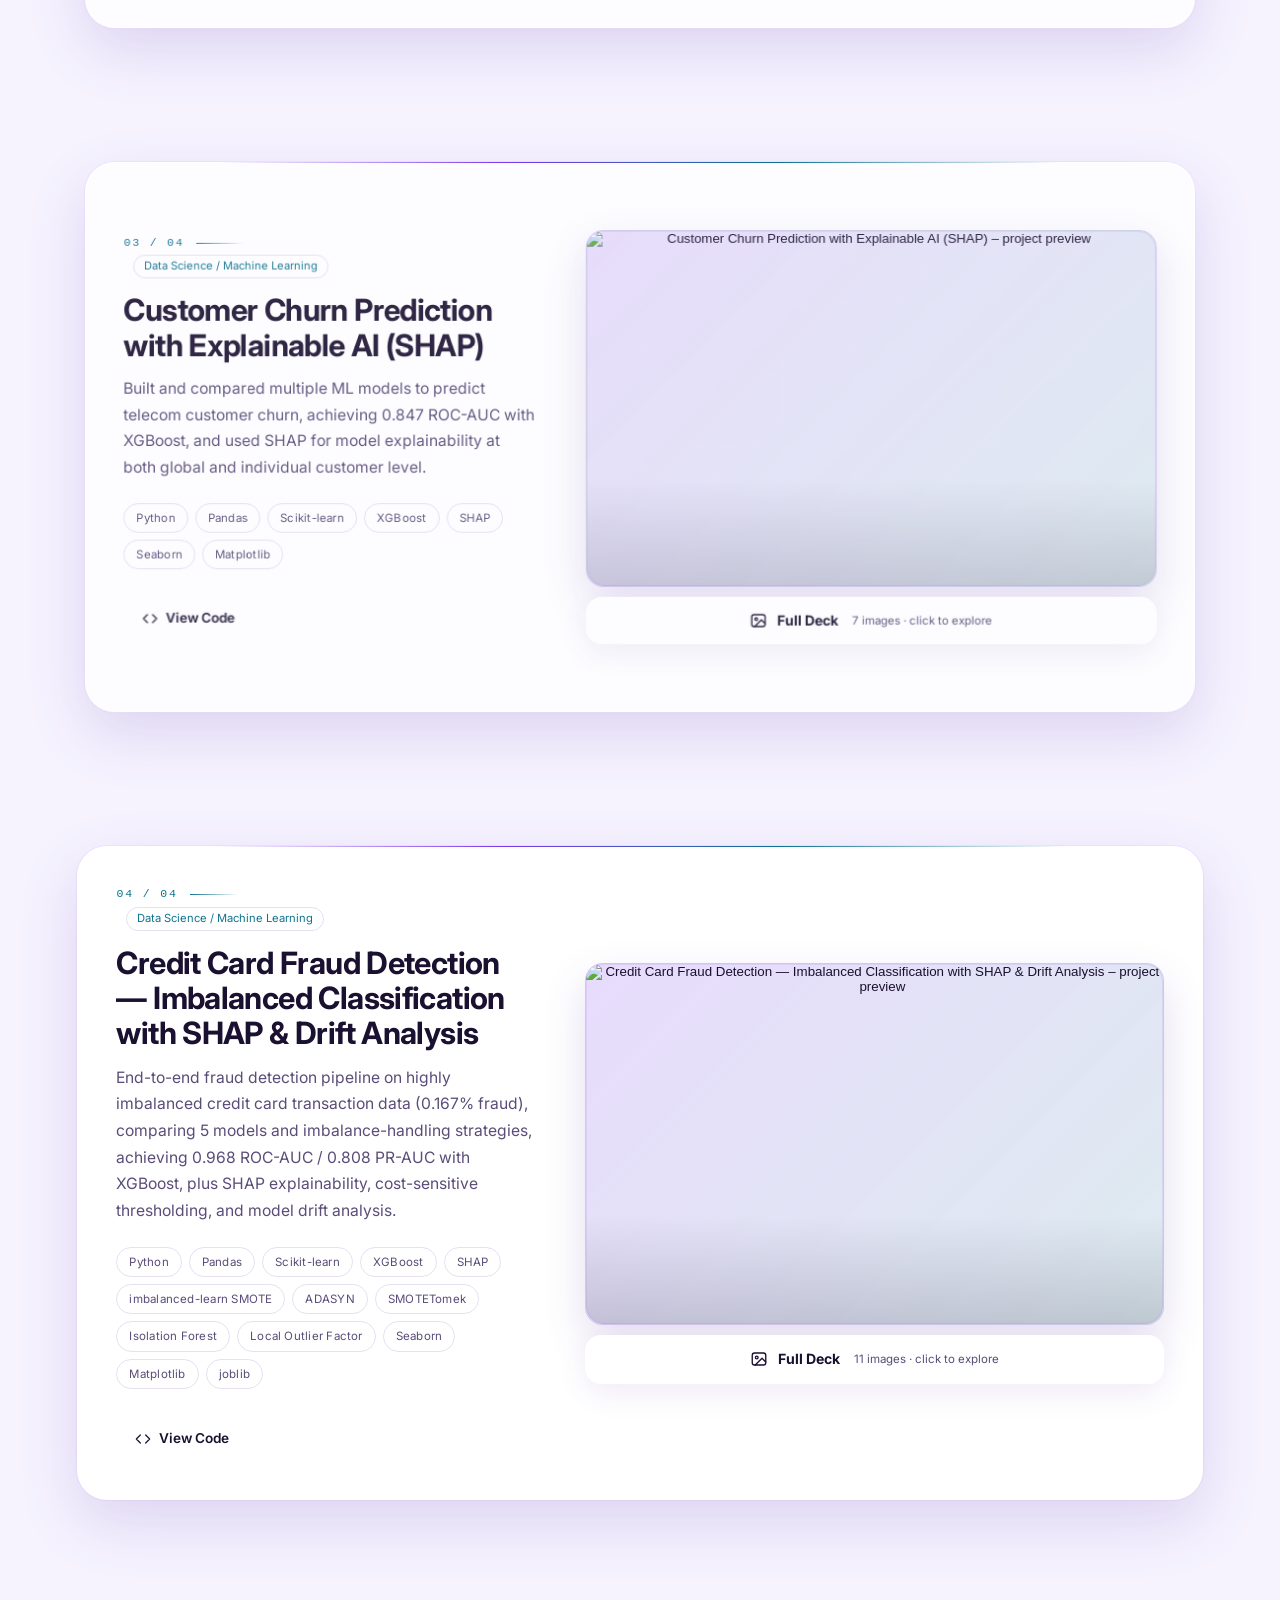
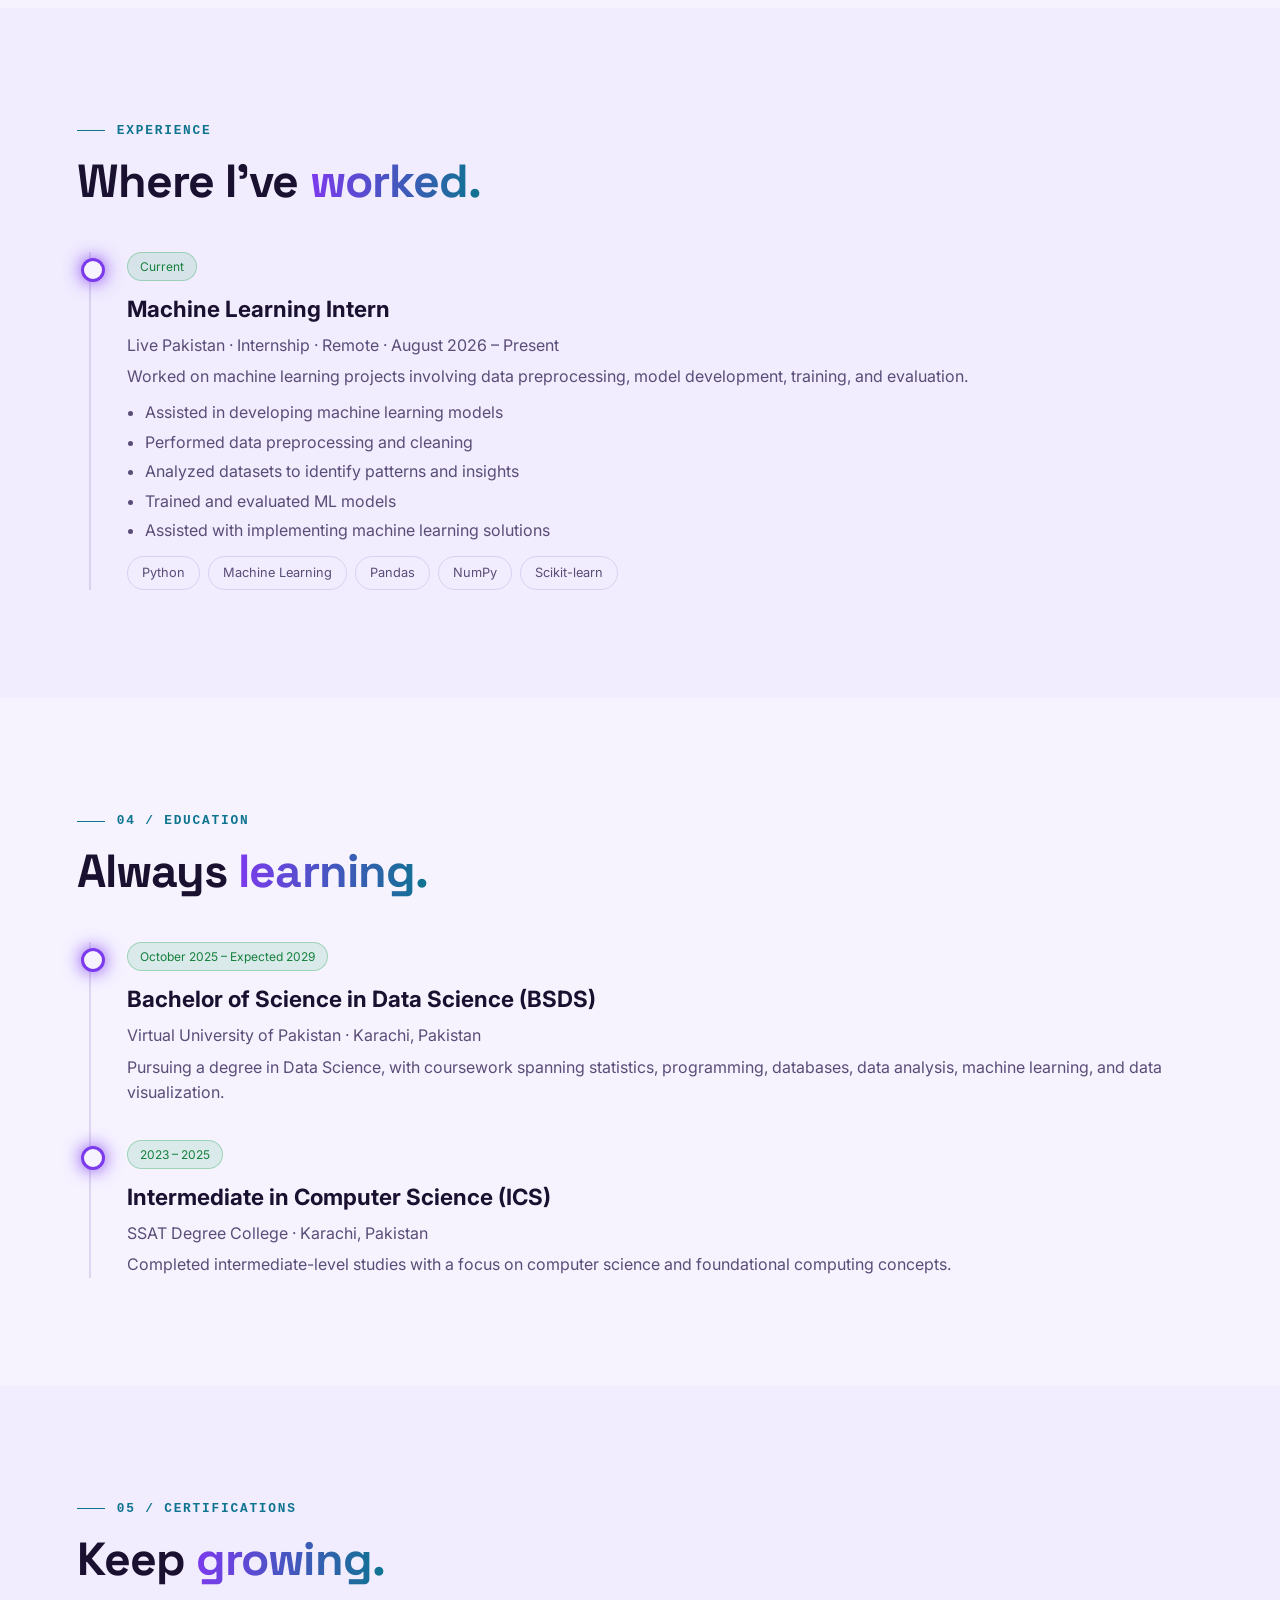
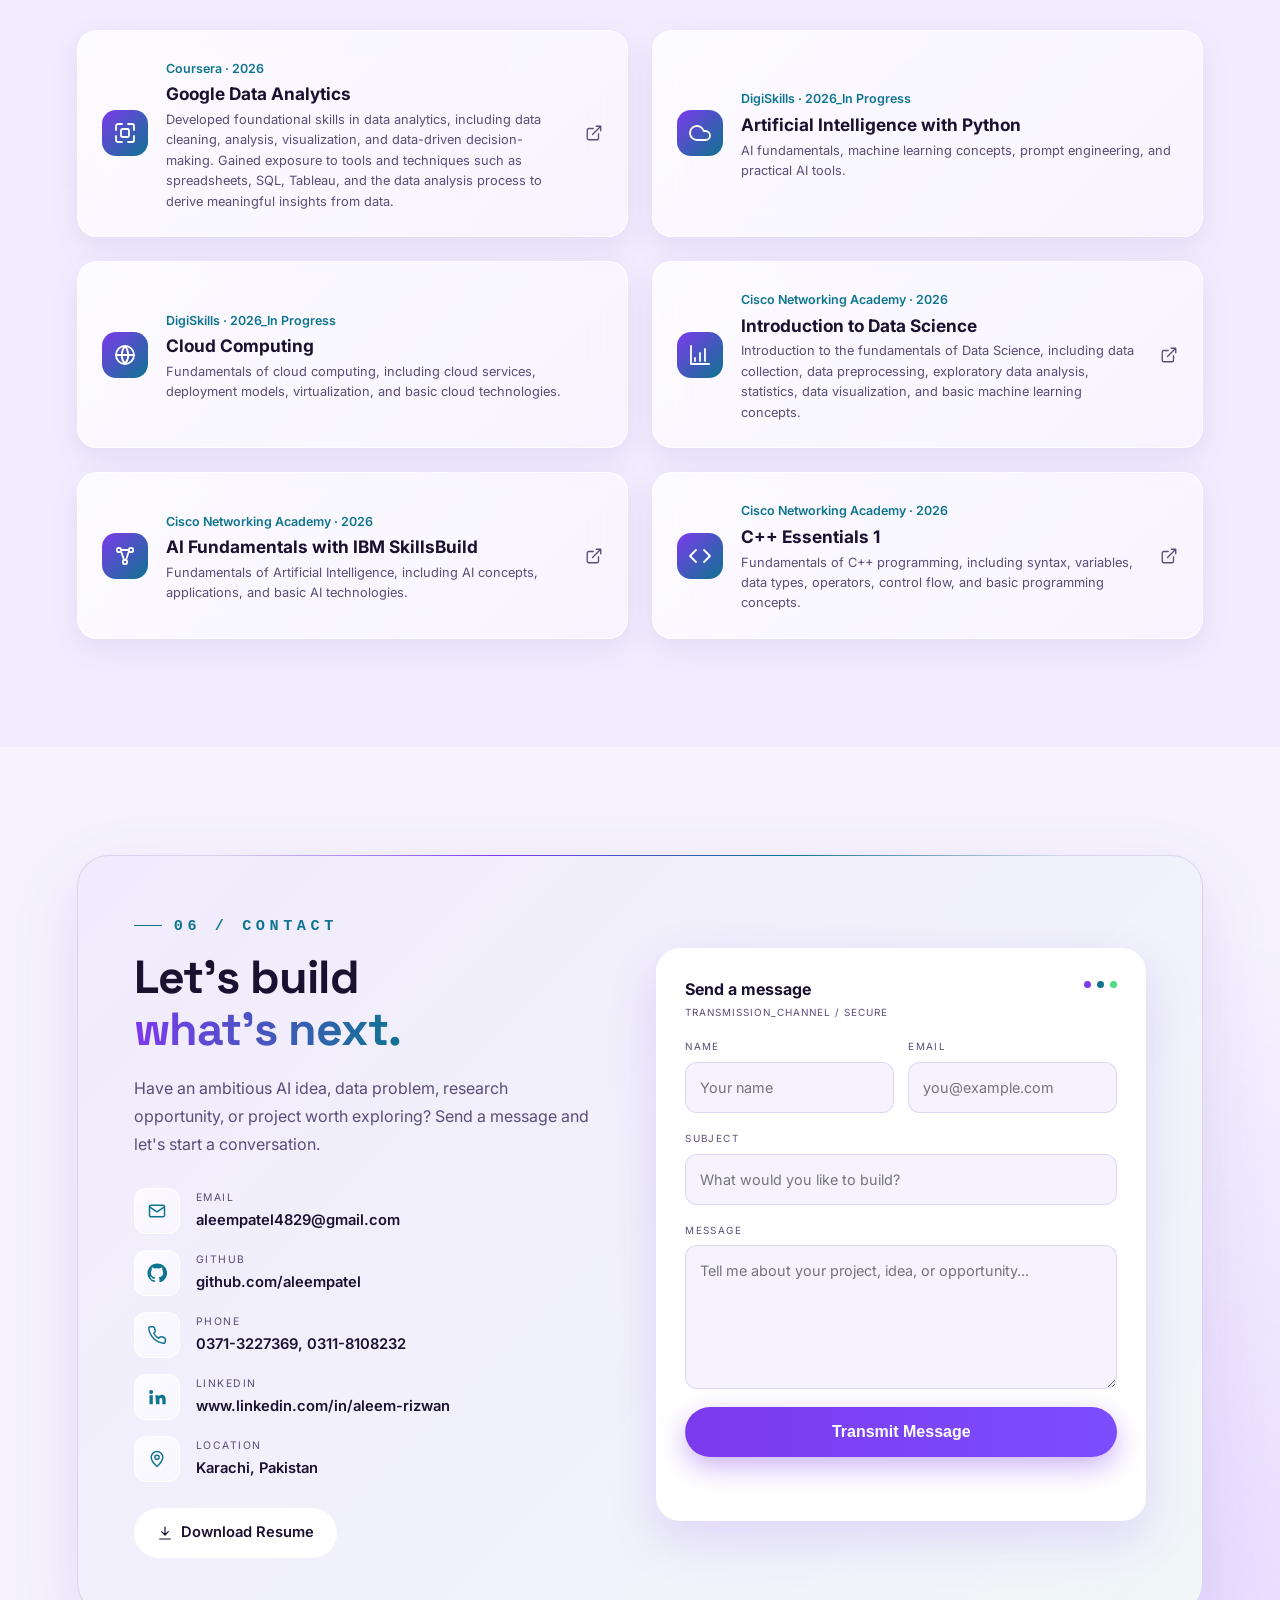
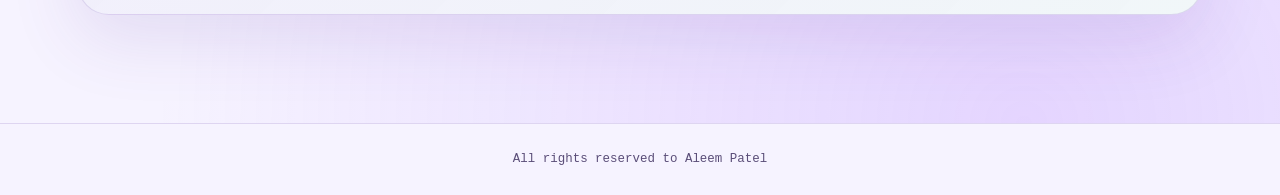
==== commit 0fdd8317: "Update frontend" ====
--- a/index.html
+++ b/index.html
@@ -64,7 +64,7 @@
 </div>
 
 
-<div class="stats rv"><div class="stat"><b data-n="3" data-k="projects" data-s="">3</b><span>Featured Projects</span></div><div class="stat"><b data-n="5" data-k="certs" data-s="">5</b><span>Certifications</span></div><div class="stat"><b data-n="5" data-k="domains" data-s="">5</b><span>Core Domains</span></div><div class="stat"><b data-n="18" data-k="tech" data-s="">18</b><span>Technologies</span></div></div>
+<div class="stats rv"><div class="stat"><b data-n="4" data-k="projects" data-s="">4</b><span>Featured Projects</span></div><div class="stat"><b data-n="6" data-k="certs" data-s="">6</b><span>Certifications</span></div><div class="stat"><b data-n="5" data-k="domains" data-s="">5</b><span>Core Domains</span></div><div class="stat"><b data-n="18" data-k="tech" data-s="">18</b><span>Technologies</span></div></div>
 
 <section id="about"><div class="wrap about">
 
@@ -85,7 +85,7 @@
 <section id="projects"><div class="wrap">
 <span class="eyebrow">03 / Selected Work</span><h2>Built to <span class="grad">matter.</span></h2>
 <p class="sub">Each project starts with a problem and aims to deliver measurable impact.</p>
-<div id="projList"><article class="proj" style="--i:0"><div><span class="num">01 / 03</span><span class="pcat">Data Science / Machine Learning</span><h3>Titanic Survival Prediction — ML Classification</h3><p class="sub" style="margin-bottom:22px">Predicted Titanic passenger survival using logistic regression and random forest models, achieving ~84% accuracy through exploratory data analysis and feature engineering.</p><div class="tags"><a href="#skills">Python</a><a href="#skills">Pandas</a><a href="#skills">Scikit-learn</a><a href="#skills">Seaborn</a><a href="#skills">Matplotlib</a><a href="#skills">Logistic Regression</a><a href="#skills">Random Forest</a></div><div class="pact"><div class="pbtn"><a class="btn" href="https://github.com/aleempatel/titanic-survival-prediction.git" target="_blank" rel="noopener"><svg viewBox="0 0 24 24" fill="none" stroke="currentColor" stroke-width="1.8" stroke-linecap="round" stroke-linejoin="round"><path d="m16 18 6-6-6-6M8 6l-6 6 6 6"></path></svg> View Code</a></div></div></div><div class="rcol"><div class="pic"><button class="shot" data-deck="0" type="button" aria-label="Open project images"><img src="https://aleem-portfolio-files.s3.ap-south-1.amazonaws.com/uploads/project/1787392836284-19718e612c9e35fb.png" alt="Titanic Survival Prediction — ML Classification – project preview" width="800" height="500" loading="lazy" decoding="async"></button><button class="pv" data-deck="0" type="button"><svg viewBox="0 0 24 24" fill="none" stroke="currentColor" stroke-width="1.8" stroke-linecap="round" stroke-linejoin="round"><rect x="3" y="4" width="18" height="16" rx="3"></rect><circle cx="9" cy="10" r="1.8"></circle><path d="m21 16-5-5-9 9"></path></svg><b>Full Deck</b><small>6 images · click to explore</small></button></div></div></article><article class="proj" style="--i:1"><div><span class="num">02 / 03</span><span class="pcat">Data Science / Machine Learning</span><h3>Customer Churn Prediction with Explainable AI (SHAP)</h3><p class="sub" style="margin-bottom:22px">Built and compared multiple ML models to predict telecom customer churn, achieving 0.847 ROC-AUC with XGBoost, and used SHAP for model explainability at both global and individual customer level.</p><div class="tags"><a href="#skills">Python</a><a href="#skills">Pandas</a><a href="#skills">Scikit-learn</a><a href="#skills">XGBoost</a><a href="#skills">SHAP</a><a href="#skills">Seaborn</a><a href="#skills">Matplotlib</a></div><div class="pact"><div class="pbtn"><a class="btn" href="https://github.com/aleempatel/customer-churn-prediction.git" target="_blank" rel="noopener"><svg viewBox="0 0 24 24" fill="none" stroke="currentColor" stroke-width="1.8" stroke-linecap="round" stroke-linejoin="round"><path d="m16 18 6-6-6-6M8 6l-6 6 6 6"></path></svg> View Code</a></div></div></div><div class="rcol"><div class="pic"><button class="shot" data-deck="1" type="button" aria-label="Open project images"><img src="https://aleem-portfolio-files.s3.ap-south-1.amazonaws.com/uploads/project/1787399212186-2528fcfecc32e38e.png" alt="Customer Churn Prediction with Explainable AI (SHAP) – project preview" width="800" height="500" loading="lazy" decoding="async"></button><button class="pv" data-deck="1" type="button"><svg viewBox="0 0 24 24" fill="none" stroke="currentColor" stroke-width="1.8" stroke-linecap="round" stroke-linejoin="round"><rect x="3" y="4" width="18" height="16" rx="3"></rect><circle cx="9" cy="10" r="1.8"></circle><path d="m21 16-5-5-9 9"></path></svg><b>Full Deck</b><small>7 images · click to explore</small></button></div></div></article><article class="proj" style="--i:2"><div><span class="num">03 / 03</span><span class="pcat">Data Science / Machine Learning</span><h3>Credit Card Fraud Detection — Imbalanced Classification with SHAP &amp; Drift Analysis</h3><p class="sub" style="margin-bottom:22px">End-to-end fraud detection pipeline on highly imbalanced credit card transaction data (0.167% fraud), comparing 5 models and imbalance-handling strategies, achieving 0.968 ROC-AUC / 0.808 PR-AUC with XGBoost, plus SHAP explainability, cost-sensitive thresholding, and model drift analysis.</p><div class="tags"><a href="#skills">Python</a><a href="#skills">Pandas</a><a href="#skills">Scikit-learn</a><a href="#skills">XGBoost</a><a href="#skills">SHAP</a><a href="#skills">imbalanced-learn SMOTE</a><a href="#skills">ADASYN</a><a href="#skills">SMOTETomek</a><a href="#skills">Isolation Forest</a><a href="#skills">Local Outlier Factor</a><a href="#skills">Seaborn</a><a href="#skills">Matplotlib</a><a href="#skills">joblib</a></div><div class="pact"><div class="pbtn"><a class="btn" href="https://github.com/aleempatel/creditcard-fraud-detection.git" target="_blank" rel="noopener"><svg viewBox="0 0 24 24" fill="none" stroke="currentColor" stroke-width="1.8" stroke-linecap="round" stroke-linejoin="round"><path d="m16 18 6-6-6-6M8 6l-6 6 6 6"></path></svg> View Code</a></div></div></div><div class="rcol"><div class="pic"><button class="shot" data-deck="2" type="button" aria-label="Open project images"><img src="https://aleem-portfolio-files.s3.ap-south-1.amazonaws.com/uploads/project/1787400240971-02cc2a8ead342fa5.png" alt="Credit Card Fraud Detection — Imbalanced Classification with SHAP &amp; Drift Analysis – project preview" width="800" height="500" loading="lazy" decoding="async"></button><button class="pv" data-deck="2" type="button"><svg viewBox="0 0 24 24" fill="none" stroke="currentColor" stroke-width="1.8" stroke-linecap="round" stroke-linejoin="round"><rect x="3" y="4" width="18" height="16" rx="3"></rect><circle cx="9" cy="10" r="1.8"></circle><path d="m21 16-5-5-9 9"></path></svg><b>Full Deck</b><small>11 images · click to explore</small></button></div></div></article></div></div></section>
+<div id="projList"><article class="proj" style="--i:0"><div><span class="num">01 / 04</span><span class="pcat">Data Analytics · Data Visualization</span><h3>Global Happiness &amp; Well-Being Dashboard</h3><p class="sub" style="margin-bottom:22px">An interactive Power BI dashboard analyzing global happiness and well-being trends, comparing countries and exploring key indicators that influence happiness.</p><div class="tags"><a href="#skills">Microsoft Power BI</a><a href="#skills">Data Visualization</a><a href="#skills">Exploratory Data Analysis (EDA)</a><a href="#skills">Data Cleaning &amp; Transformation</a><a href="#skills">Data Analysis</a></div><div class="pact"><div class="pbtn"><a class="btn" href="https://github.com/aleempatel/global-happiness-dashboard.git" target="_blank" rel="noopener"><svg viewBox="0 0 24 24" fill="none" stroke="currentColor" stroke-width="1.8" stroke-linecap="round" stroke-linejoin="round"><path d="m16 18 6-6-6-6M8 6l-6 6 6 6"></path></svg> View Code</a></div></div></div><div class="rcol"><div class="pic"><button class="shot" data-deck="0" type="button" aria-label="Open project images"><img src="https://aleem-portfolio-files.s3.ap-south-1.amazonaws.com/uploads/project/1791808783074-931ad528ab728fa6.webp" alt="Global Happiness &amp; Well-Being Dashboard – project preview" width="800" height="500" loading="lazy" decoding="async"></button><button class="pv" data-deck="0" type="button"><svg viewBox="0 0 24 24" fill="none" stroke="currentColor" stroke-width="1.8" stroke-linecap="round" stroke-linejoin="round"><rect x="3" y="4" width="18" height="16" rx="3"></rect><circle cx="9" cy="10" r="1.8"></circle><path d="m21 16-5-5-9 9"></path></svg><b>Full Deck</b><small>9 images · click to explore</small></button></div></div></article><article class="proj" style="--i:1"><div><span class="num">02 / 04</span><span class="pcat">Data Science / Machine Learning</span><h3>Titanic Survival Prediction — ML Classification</h3><p class="sub" style="margin-bottom:22px">Predicted Titanic passenger survival using logistic regression and random forest models, achieving ~84% accuracy through exploratory data analysis and feature engineering.</p><div class="tags"><a href="#skills">Python</a><a href="#skills">Pandas</a><a href="#skills">Scikit-learn</a><a href="#skills">Seaborn</a><a href="#skills">Matplotlib</a><a href="#skills">Logistic Regression</a><a href="#skills">Random Forest</a></div><div class="pact"><div class="pbtn"><a class="btn" href="https://github.com/aleempatel/titanic-survival-prediction.git" target="_blank" rel="noopener"><svg viewBox="0 0 24 24" fill="none" stroke="currentColor" stroke-width="1.8" stroke-linecap="round" stroke-linejoin="round"><path d="m16 18 6-6-6-6M8 6l-6 6 6 6"></path></svg> View Code</a></div></div></div><div class="rcol"><div class="pic"><button class="shot" data-deck="1" type="button" aria-label="Open project images"><img src="https://aleem-portfolio-files.s3.ap-south-1.amazonaws.com/uploads/project/1787392836284-19718e612c9e35fb.png" alt="Titanic Survival Prediction — ML Classification – project preview" width="800" height="500" loading="lazy" decoding="async"></button><button class="pv" data-deck="1" type="button"><svg viewBox="0 0 24 24" fill="none" stroke="currentColor" stroke-width="1.8" stroke-linecap="round" stroke-linejoin="round"><rect x="3" y="4" width="18" height="16" rx="3"></rect><circle cx="9" cy="10" r="1.8"></circle><path d="m21 16-5-5-9 9"></path></svg><b>Full Deck</b><small>6 images · click to explore</small></button></div></div></article><article class="proj" style="--i:2"><div><span class="num">03 / 04</span><span class="pcat">Data Science / Machine Learning</span><h3>Customer Churn Prediction with Explainable AI (SHAP)</h3><p class="sub" style="margin-bottom:22px">Built and compared multiple ML models to predict telecom customer churn, achieving 0.847 ROC-AUC with XGBoost, and used SHAP for model explainability at both global and individual customer level.</p><div class="tags"><a href="#skills">Python</a><a href="#skills">Pandas</a><a href="#skills">Scikit-learn</a><a href="#skills">XGBoost</a><a href="#skills">SHAP</a><a href="#skills">Seaborn</a><a href="#skills">Matplotlib</a></div><div class="pact"><div class="pbtn"><a class="btn" href="https://github.com/aleempatel/customer-churn-prediction.git" target="_blank" rel="noopener"><svg viewBox="0 0 24 24" fill="none" stroke="currentColor" stroke-width="1.8" stroke-linecap="round" stroke-linejoin="round"><path d="m16 18 6-6-6-6M8 6l-6 6 6 6"></path></svg> View Code</a></div></div></div><div class="rcol"><div class="pic"><button class="shot" data-deck="2" type="button" aria-label="Open project images"><img src="https://aleem-portfolio-files.s3.ap-south-1.amazonaws.com/uploads/project/1787399212186-2528fcfecc32e38e.png" alt="Customer Churn Prediction with Explainable AI (SHAP) – project preview" width="800" height="500" loading="lazy" decoding="async"></button><button class="pv" data-deck="2" type="button"><svg viewBox="0 0 24 24" fill="none" stroke="currentColor" stroke-width="1.8" stroke-linecap="round" stroke-linejoin="round"><rect x="3" y="4" width="18" height="16" rx="3"></rect><circle cx="9" cy="10" r="1.8"></circle><path d="m21 16-5-5-9 9"></path></svg><b>Full Deck</b><small>7 images · click to explore</small></button></div></div></article><article class="proj" style="--i:3"><div><span class="num">04 / 04</span><span class="pcat">Data Science / Machine Learning</span><h3>Credit Card Fraud Detection — Imbalanced Classification with SHAP &amp; Drift Analysis</h3><p class="sub" style="margin-bottom:22px">End-to-end fraud detection pipeline on highly imbalanced credit card transaction data (0.167% fraud), comparing 5 models and imbalance-handling strategies, achieving 0.968 ROC-AUC / 0.808 PR-AUC with XGBoost, plus SHAP explainability, cost-sensitive thresholding, and model drift analysis.</p><div class="tags"><a href="#skills">Python</a><a href="#skills">Pandas</a><a href="#skills">Scikit-learn</a><a href="#skills">XGBoost</a><a href="#skills">SHAP</a><a href="#skills">imbalanced-learn SMOTE</a><a href="#skills">ADASYN</a><a href="#skills">SMOTETomek</a><a href="#skills">Isolation Forest</a><a href="#skills">Local Outlier Factor</a><a href="#skills">Seaborn</a><a href="#skills">Matplotlib</a><a href="#skills">joblib</a></div><div class="pact"><div class="pbtn"><a class="btn" href="https://github.com/aleempatel/creditcard-fraud-detection.git" target="_blank" rel="noopener"><svg viewBox="0 0 24 24" fill="none" stroke="currentColor" stroke-width="1.8" stroke-linecap="round" stroke-linejoin="round"><path d="m16 18 6-6-6-6M8 6l-6 6 6 6"></path></svg> View Code</a></div></div></div><div class="rcol"><div class="pic"><button class="shot" data-deck="3" type="button" aria-label="Open project images"><img src="https://aleem-portfolio-files.s3.ap-south-1.amazonaws.com/uploads/project/1787400240971-02cc2a8ead342fa5.png" alt="Credit Card Fraud Detection — Imbalanced Classification with SHAP &amp; Drift Analysis – project preview" width="800" height="500" loading="lazy" decoding="async"></button><button class="pv" data-deck="3" type="button"><svg viewBox="0 0 24 24" fill="none" stroke="currentColor" stroke-width="1.8" stroke-linecap="round" stroke-linejoin="round"><rect x="3" y="4" width="18" height="16" rx="3"></rect><circle cx="9" cy="10" r="1.8"></circle><path d="m21 16-5-5-9 9"></path></svg><b>Full Deck</b><small>11 images · click to explore</small></button></div></div></article></div></div></section>
 
 <section id="experience" style="background: var(--bg2);"><div class="wrap">
 <span class="eyebrow">Experience</span><h2>Where I've <span class="grad">worked.</span></h2>
@@ -95,12 +95,12 @@
 <section id="education">
   <div class="wrap">
 <span class="eyebrow">04 / Education</span><h2>Always <span class="grad">learning.</span></h2>
-<div class="tl" id="eduList"><div class="it rv"><span class="badge d">October 2025 – Expected 2029</span><h3>Bachelor of Science in Data Science (BSDS)</h3><p>Virtual University of Pakistan · Karachi, Pakistan</p><p>Studying Data Science with a focus on statistics, programming, databases, data analysis, machine learning, and data visualization.</p></div></div>
+<div class="tl" id="eduList"><div class="it rv"><span class="badge d">October 2025 – Expected 2029</span><h3>Bachelor of Science in Data Science (BSDS)</h3><p>Virtual University of Pakistan · Karachi, Pakistan</p><p>Pursuing a degree in Data Science, with coursework spanning statistics, programming, databases, data analysis, machine learning, and data visualization.</p></div><div class="it rv"><span class="badge d">2023 – 2025</span><h3>Intermediate in Computer Science (ICS)</h3><p>SSAT Degree College · Karachi, Pakistan</p><p>Completed intermediate-level studies with a focus on computer science and foundational computing concepts.</p></div></div>
 </div></section>
 
 <section id="certs" style="background: var(--bg2);"><div class="wrap">
 <span class="eyebrow">05 / Certifications</span><h2>Keep <span class="grad">growing.</span></h2>
-<div class="certs" id="certList"><div class="cert rv"><div class="ico"><svg viewBox="0 0 24 24" fill="none" stroke="currentColor" stroke-width="1.8" stroke-linecap="round" stroke-linejoin="round"><path d="M9 3H5a2 2 0 0 0-2 2v4M15 3h4a2 2 0 0 1 2 2v4M9 21H5a2 2 0 0 1-2-2v-4M15 21h4a2 2 0 0 0 2-2v-4"></path><rect x="8" y="8" width="8" height="8" rx="1.5"></rect></svg></div><div><small>DigiSkills · 2026_In Progress</small><h4>Artificial Intelligence with Python</h4><div class="cd">AI fundamentals, machine learning concepts, prompt engineering, and practical AI tools.</div></div></div><div class="cert rv"><div class="ico"><svg viewBox="0 0 24 24" fill="none" stroke="currentColor" stroke-width="1.8" stroke-linecap="round" stroke-linejoin="round"><path d="M17.5 19H9a7 7 0 1 1 6.71-9h1.79a4.5 4.5 0 1 1 0 9Z"></path></svg></div><div><small>DigiSkills · 2026_In Progress</small><h4>Cloud Computing</h4><div class="cd">Fundamentals of cloud computing, including cloud services, deployment models, virtualization, and basic cloud technologies.</div></div></div><a class="cert rv" href="https://www.credly.com/badges/2efb103f-2620-46d4-a187-ae01a5d5928e" target="_blank" rel="noopener"><div class="ico"><svg viewBox="0 0 24 24" fill="none" stroke="currentColor" stroke-width="1.8" stroke-linecap="round" stroke-linejoin="round"><circle cx="12" cy="12" r="9"></circle><path d="M3 12h18M12 3a14 14 0 0 1 0 18M12 3a14 14 0 0 0 0 18"></path></svg></div><div><small>Cisco Networking Academy · 2026</small><h4>Introduction to Data Science</h4><div class="cd">Introduction to the fundamentals of Data Science, including data collection, data preprocessing, exploratory data analysis, statistics, data visualization, and basic machine learning concepts.</div></div><svg class="cx" viewBox="0 0 24 24" fill="none" stroke="currentColor" stroke-width="1.8" stroke-linecap="round" stroke-linejoin="round"><path d="M15 3h6v6M10 14 21 3M18 13v6a2 2 0 0 1-2 2H5a2 2 0 0 1-2-2V8a2 2 0 0 1 2-2h6"></path></svg></a><a class="cert rv" href="https://www.credly.com/badges/341f2d57-ac3f-440e-acab-179272ac0d8c" target="_blank" rel="noopener"><div class="ico"><svg viewBox="0 0 24 24" fill="none" stroke="currentColor" stroke-width="1.8" stroke-linecap="round" stroke-linejoin="round"><path d="M3 3v18h18"></path><path d="M7 15v3M12 10v8M17 6v12"></path></svg></div><div><small>Cisco Networking Academy · 2026</small><h4>AI Fundamentals with IBM SkillsBuild</h4><div class="cd">Fundamentals of Artificial Intelligence, including AI concepts, applications, and basic AI technologies.</div></div><svg class="cx" viewBox="0 0 24 24" fill="none" stroke="currentColor" stroke-width="1.8" stroke-linecap="round" stroke-linejoin="round"><path d="M15 3h6v6M10 14 21 3M18 13v6a2 2 0 0 1-2 2H5a2 2 0 0 1-2-2V8a2 2 0 0 1 2-2h6"></path></svg></a><a class="cert rv" href="https://www.credly.com/badges/d30f5ac6-9b24-4e6b-8ddd-906768187a74" target="_blank" rel="noopener"><div class="ico"><svg viewBox="0 0 24 24" fill="none" stroke="currentColor" stroke-width="1.8" stroke-linecap="round" stroke-linejoin="round"><circle cx="6" cy="6" r="2.2"></circle><circle cx="18" cy="6" r="2.2"></circle><circle cx="12" cy="18" r="2.2"></circle><path d="M8 7l3 9M16 7l-3 9M8.2 6h7.6"></path></svg></div><div><small>Cisco Networking Academy · 2026</small><h4>C++ Essentials 1</h4><div class="cd">Fundamentals of C++ programming, including syntax, variables, data types, operators, control flow, and basic programming concepts.</div></div><svg class="cx" viewBox="0 0 24 24" fill="none" stroke="currentColor" stroke-width="1.8" stroke-linecap="round" stroke-linejoin="round"><path d="M15 3h6v6M10 14 21 3M18 13v6a2 2 0 0 1-2 2H5a2 2 0 0 1-2-2V8a2 2 0 0 1 2-2h6"></path></svg></a></div></div></section>
+<div class="certs" id="certList"><a class="cert rv" href="https://www.coursera.org/account/accomplishments/professional-cert/Q2FQQWWEOBAK" target="_blank" rel="noopener"><div class="ico"><svg viewBox="0 0 24 24" fill="none" stroke="currentColor" stroke-width="1.8" stroke-linecap="round" stroke-linejoin="round"><path d="M9 3H5a2 2 0 0 0-2 2v4M15 3h4a2 2 0 0 1 2 2v4M9 21H5a2 2 0 0 1-2-2v-4M15 21h4a2 2 0 0 0 2-2v-4"></path><rect x="8" y="8" width="8" height="8" rx="1.5"></rect></svg></div><div><small>Coursera · 2026</small><h4>Google Data Analytics</h4><div class="cd">Developed foundational skills in data analytics, including data cleaning, analysis, visualization, and data-driven decision-making. Gained exposure to tools and techniques such as spreadsheets, SQL, Tableau, and the data analysis process to derive meaningful insights from data.</div></div><svg class="cx" viewBox="0 0 24 24" fill="none" stroke="currentColor" stroke-width="1.8" stroke-linecap="round" stroke-linejoin="round"><path d="M15 3h6v6M10 14 21 3M18 13v6a2 2 0 0 1-2 2H5a2 2 0 0 1-2-2V8a2 2 0 0 1 2-2h6"></path></svg></a><div class="cert rv"><div class="ico"><svg viewBox="0 0 24 24" fill="none" stroke="currentColor" stroke-width="1.8" stroke-linecap="round" stroke-linejoin="round"><path d="M17.5 19H9a7 7 0 1 1 6.71-9h1.79a4.5 4.5 0 1 1 0 9Z"></path></svg></div><div><small>DigiSkills · 2026_In Progress</small><h4>Artificial Intelligence with Python</h4><div class="cd">AI fundamentals, machine learning concepts, prompt engineering, and practical AI tools.</div></div></div><div class="cert rv"><div class="ico"><svg viewBox="0 0 24 24" fill="none" stroke="currentColor" stroke-width="1.8" stroke-linecap="round" stroke-linejoin="round"><circle cx="12" cy="12" r="9"></circle><path d="M3 12h18M12 3a14 14 0 0 1 0 18M12 3a14 14 0 0 0 0 18"></path></svg></div><div><small>DigiSkills · 2026_In Progress</small><h4>Cloud Computing</h4><div class="cd">Fundamentals of cloud computing, including cloud services, deployment models, virtualization, and basic cloud technologies.</div></div></div><a class="cert rv" href="https://www.credly.com/badges/2efb103f-2620-46d4-a187-ae01a5d5928e" target="_blank" rel="noopener"><div class="ico"><svg viewBox="0 0 24 24" fill="none" stroke="currentColor" stroke-width="1.8" stroke-linecap="round" stroke-linejoin="round"><path d="M3 3v18h18"></path><path d="M7 15v3M12 10v8M17 6v12"></path></svg></div><div><small>Cisco Networking Academy · 2026</small><h4>Introduction to Data Science</h4><div class="cd">Introduction to the fundamentals of Data Science, including data collection, data preprocessing, exploratory data analysis, statistics, data visualization, and basic machine learning concepts.</div></div><svg class="cx" viewBox="0 0 24 24" fill="none" stroke="currentColor" stroke-width="1.8" stroke-linecap="round" stroke-linejoin="round"><path d="M15 3h6v6M10 14 21 3M18 13v6a2 2 0 0 1-2 2H5a2 2 0 0 1-2-2V8a2 2 0 0 1 2-2h6"></path></svg></a><a class="cert rv" href="https://www.credly.com/badges/341f2d57-ac3f-440e-acab-179272ac0d8c" target="_blank" rel="noopener"><div class="ico"><svg viewBox="0 0 24 24" fill="none" stroke="currentColor" stroke-width="1.8" stroke-linecap="round" stroke-linejoin="round"><circle cx="6" cy="6" r="2.2"></circle><circle cx="18" cy="6" r="2.2"></circle><circle cx="12" cy="18" r="2.2"></circle><path d="M8 7l3 9M16 7l-3 9M8.2 6h7.6"></path></svg></div><div><small>Cisco Networking Academy · 2026</small><h4>AI Fundamentals with IBM SkillsBuild</h4><div class="cd">Fundamentals of Artificial Intelligence, including AI concepts, applications, and basic AI technologies.</div></div><svg class="cx" viewBox="0 0 24 24" fill="none" stroke="currentColor" stroke-width="1.8" stroke-linecap="round" stroke-linejoin="round"><path d="M15 3h6v6M10 14 21 3M18 13v6a2 2 0 0 1-2 2H5a2 2 0 0 1-2-2V8a2 2 0 0 1 2-2h6"></path></svg></a><a class="cert rv" href="https://www.credly.com/badges/d30f5ac6-9b24-4e6b-8ddd-906768187a74" target="_blank" rel="noopener"><div class="ico"><svg viewBox="0 0 24 24" fill="none" stroke="currentColor" stroke-width="1.8" stroke-linecap="round" stroke-linejoin="round"><path d="m16 18 6-6-6-6M8 6l-6 6 6 6"></path></svg></div><div><small>Cisco Networking Academy · 2026</small><h4>C++ Essentials 1</h4><div class="cd">Fundamentals of C++ programming, including syntax, variables, data types, operators, control flow, and basic programming concepts.</div></div><svg class="cx" viewBox="0 0 24 24" fill="none" stroke="currentColor" stroke-width="1.8" stroke-linecap="round" stroke-linejoin="round"><path d="M15 3h6v6M10 14 21 3M18 13v6a2 2 0 0 1-2 2H5a2 2 0 0 1-2-2V8a2 2 0 0 1 2-2h6"></path></svg></a></div></div></section>
 
 <section id="contact"><div class="wrap"><div class="ct rv">
 <div class="ctl"><span class="eyebrow">06 / Contact</span>
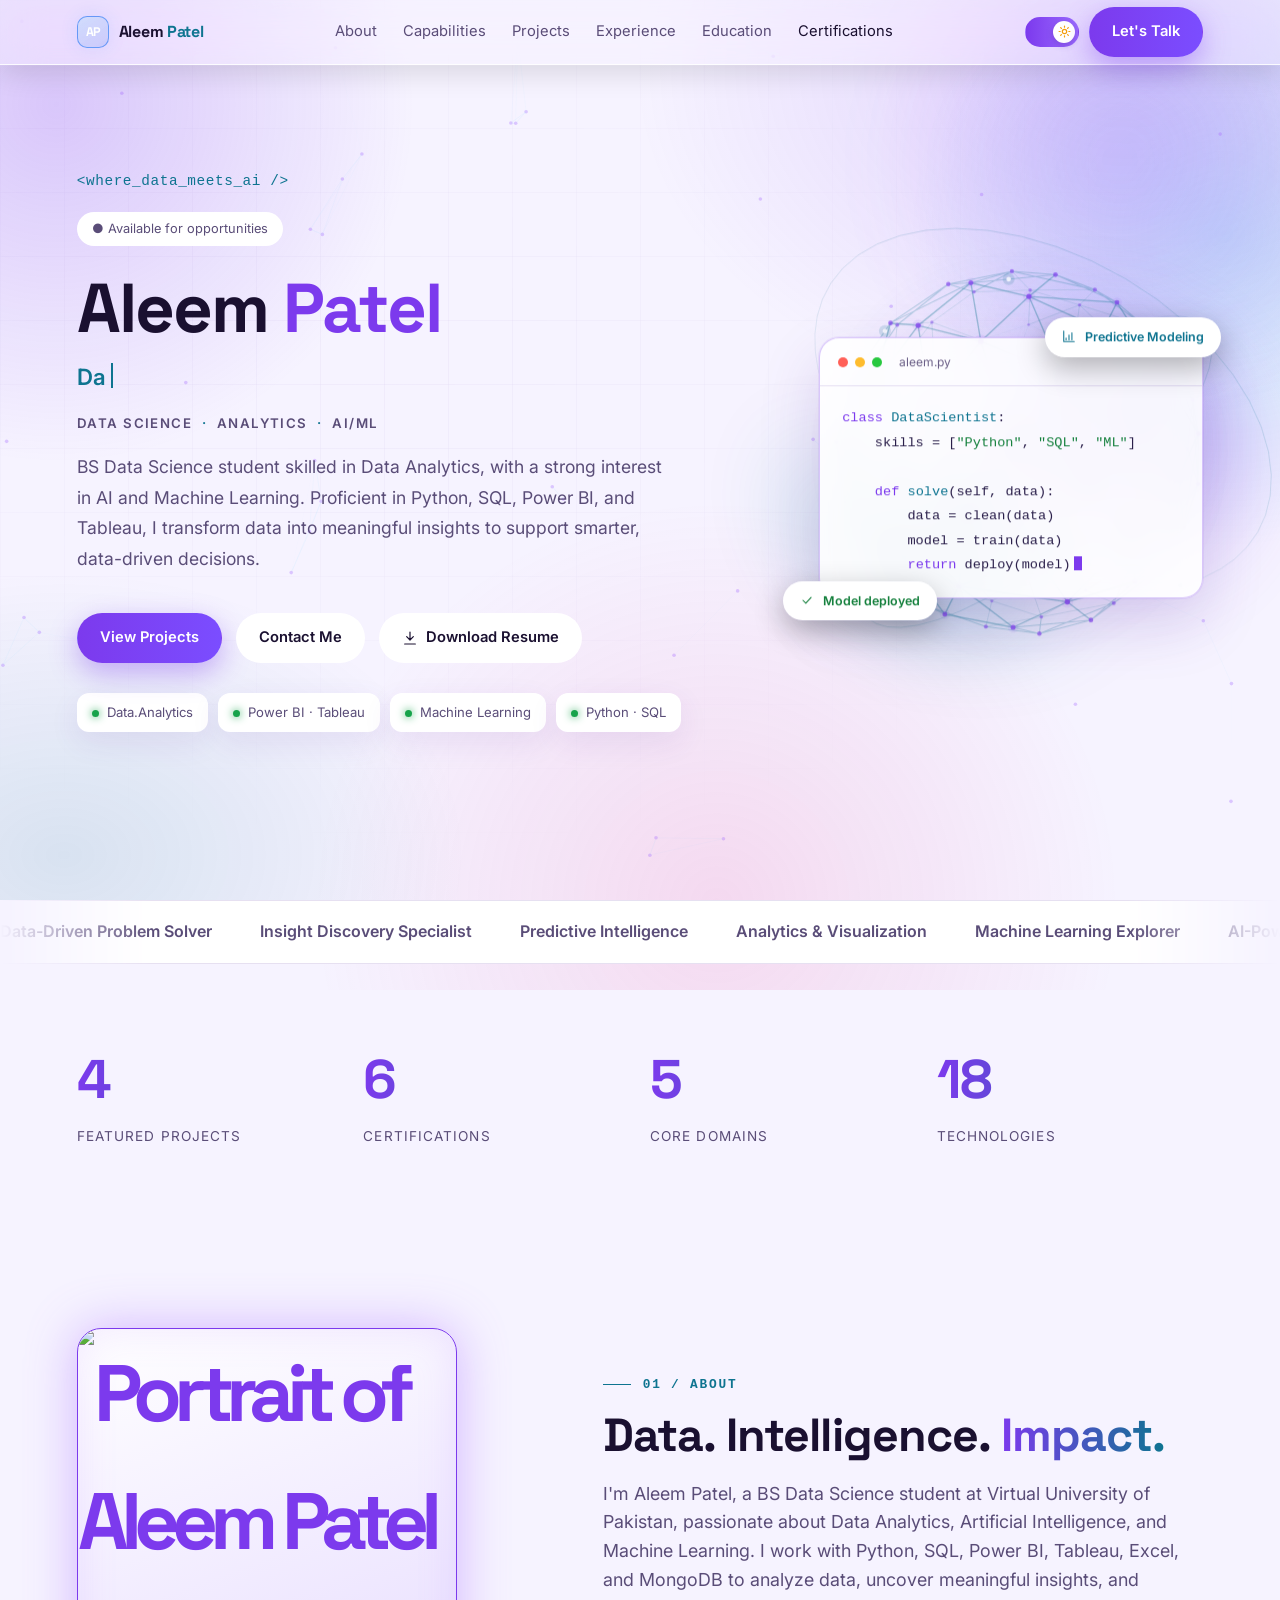
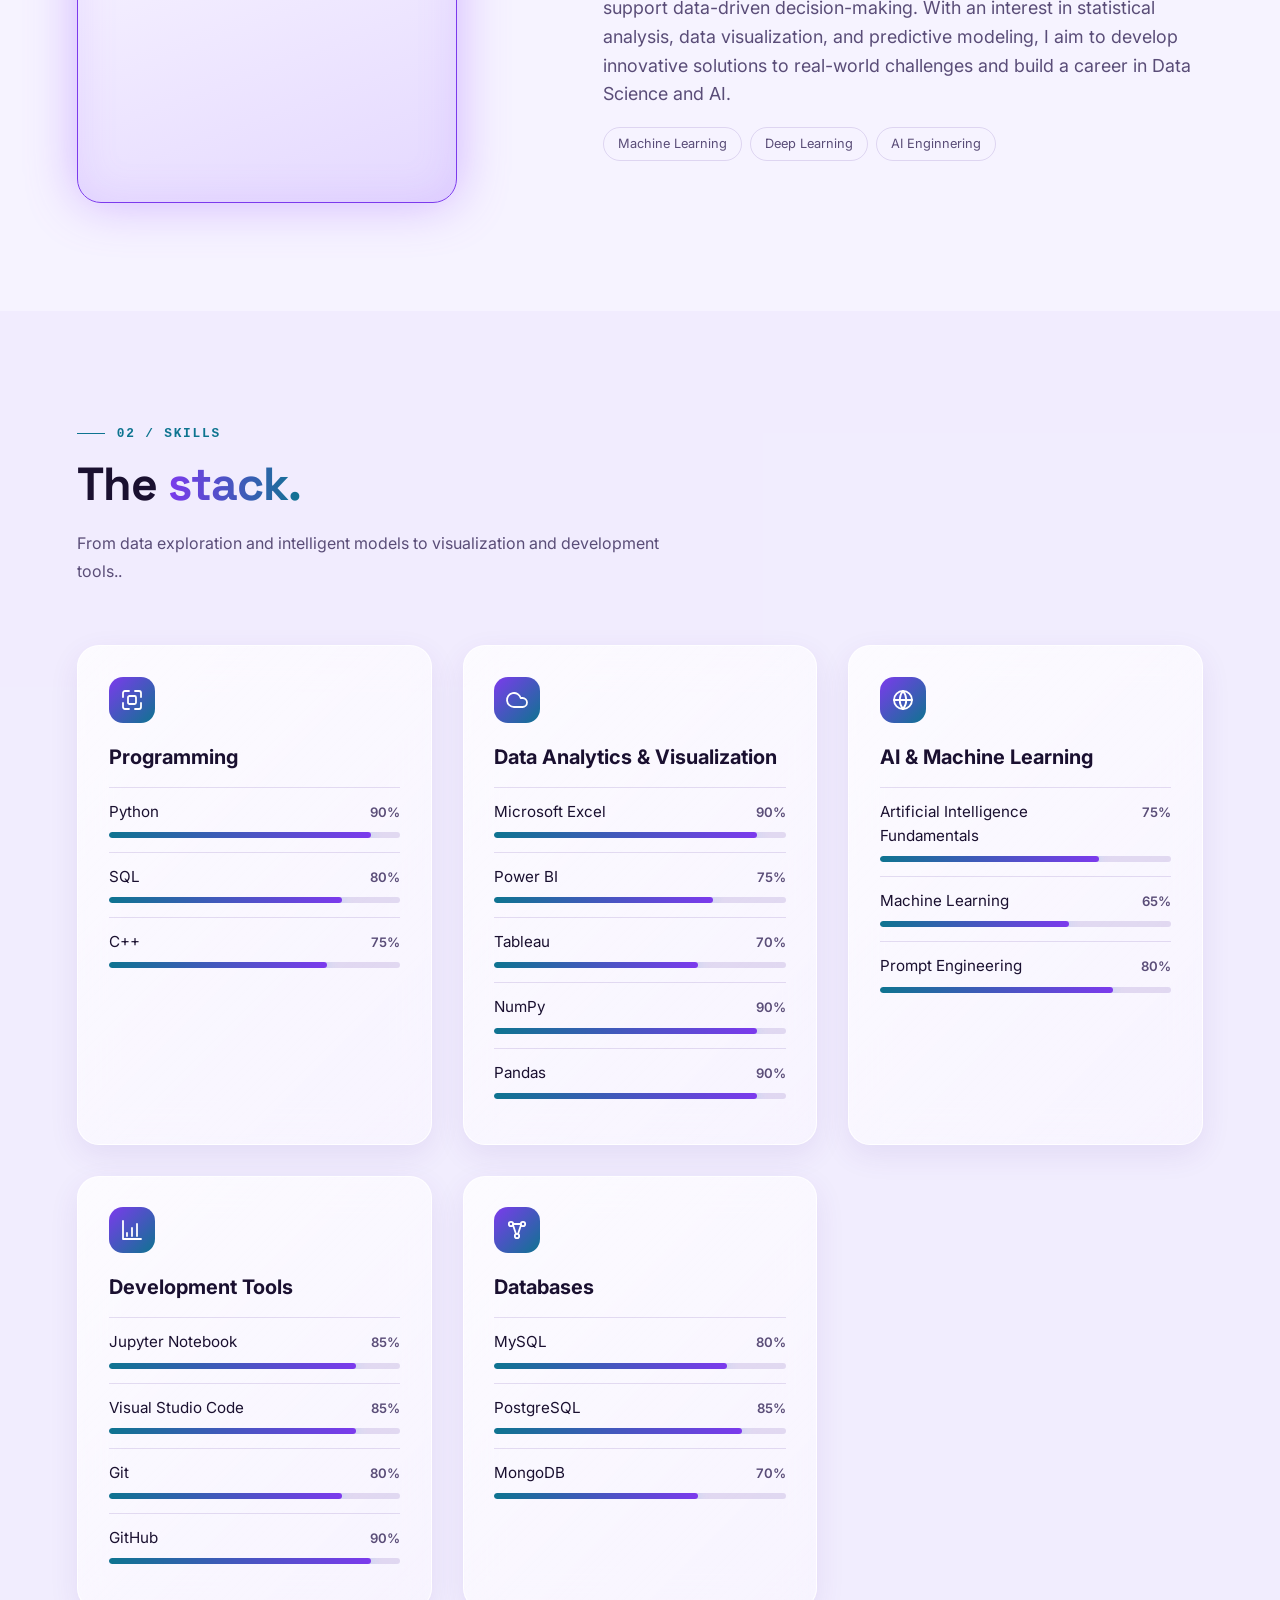
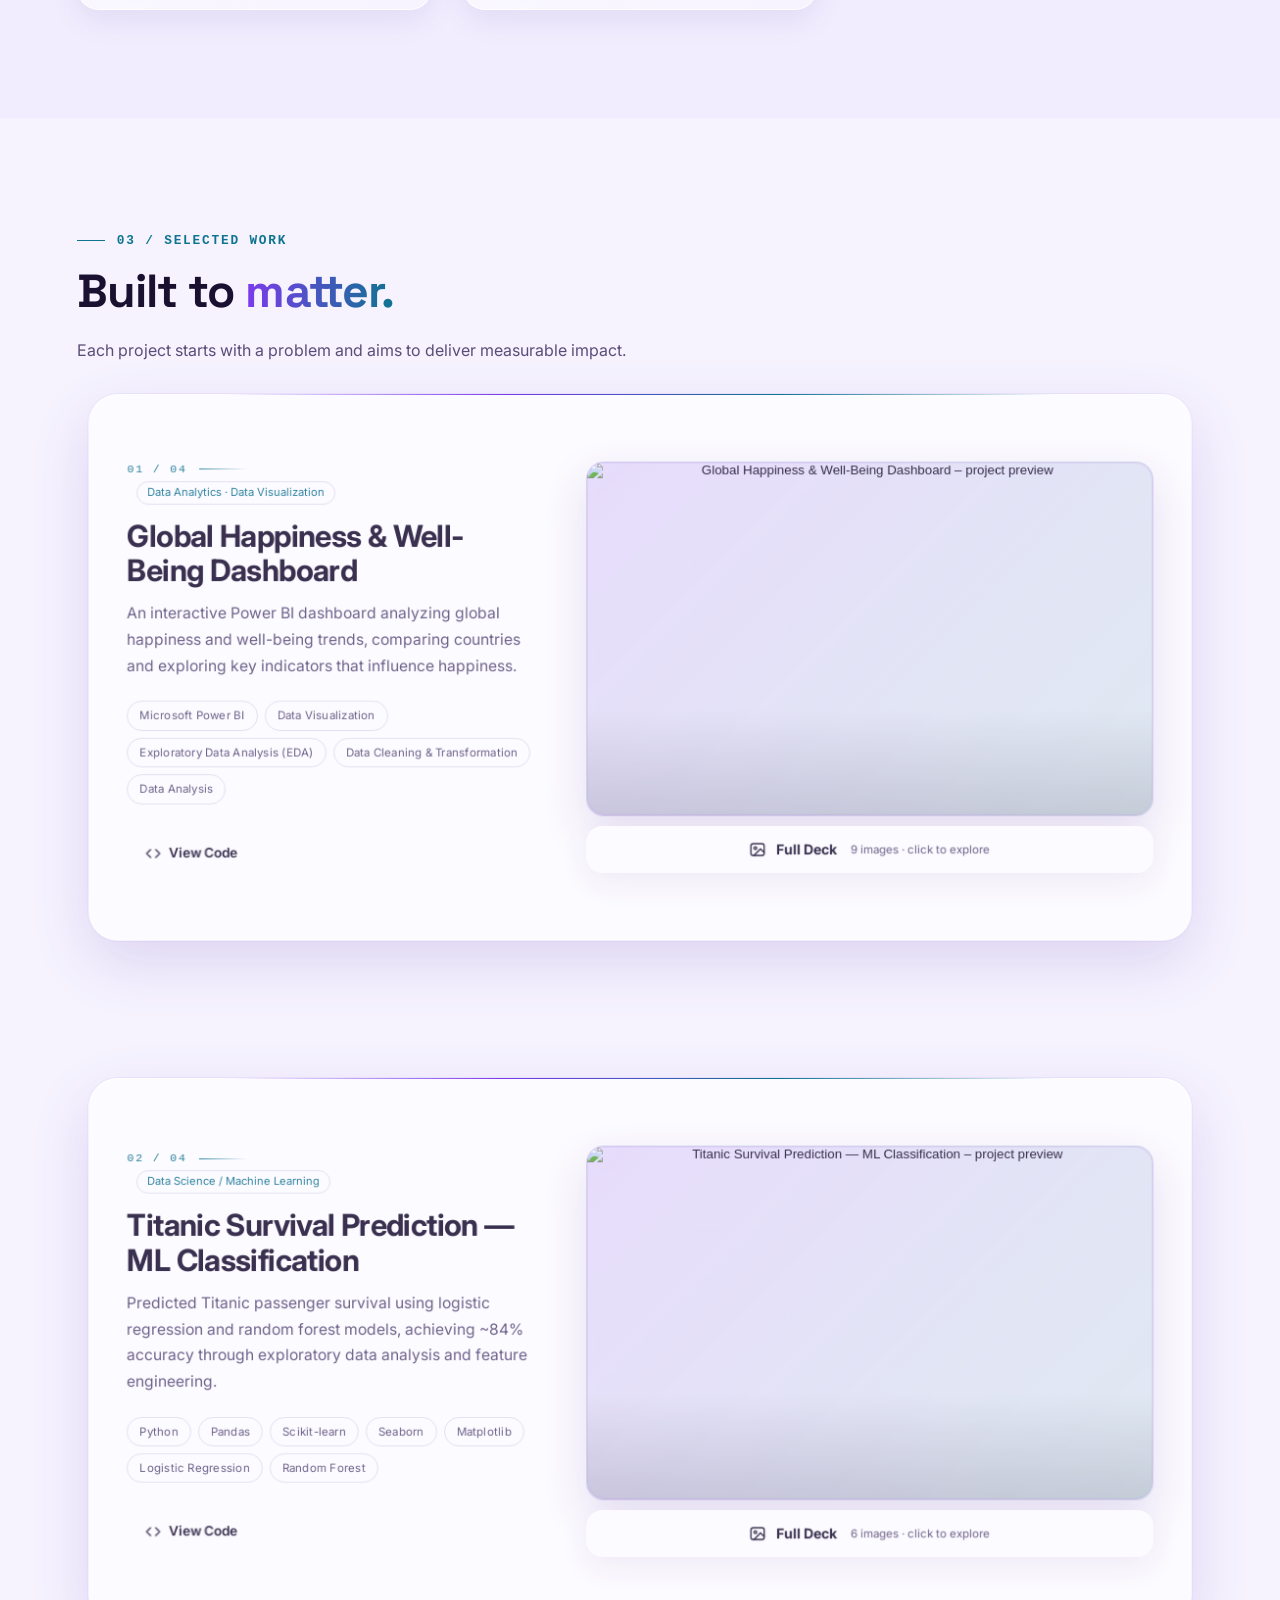
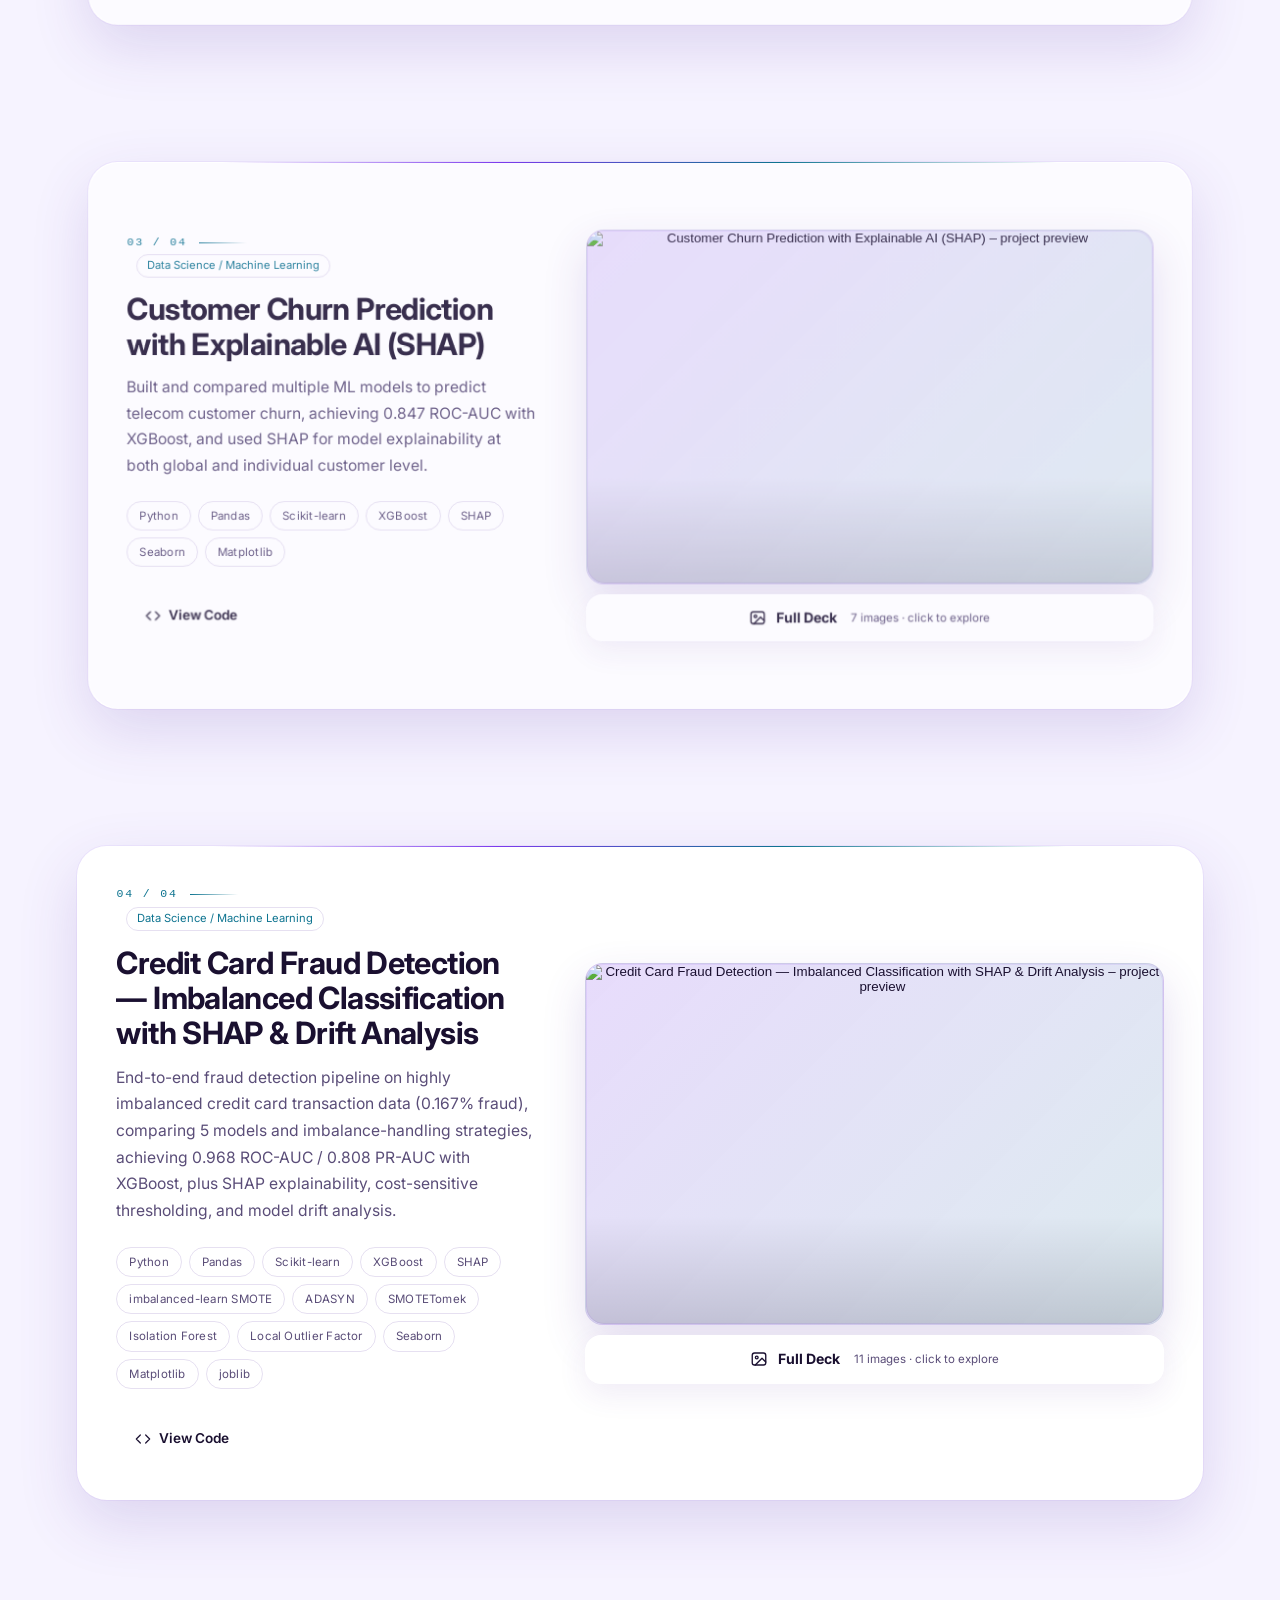
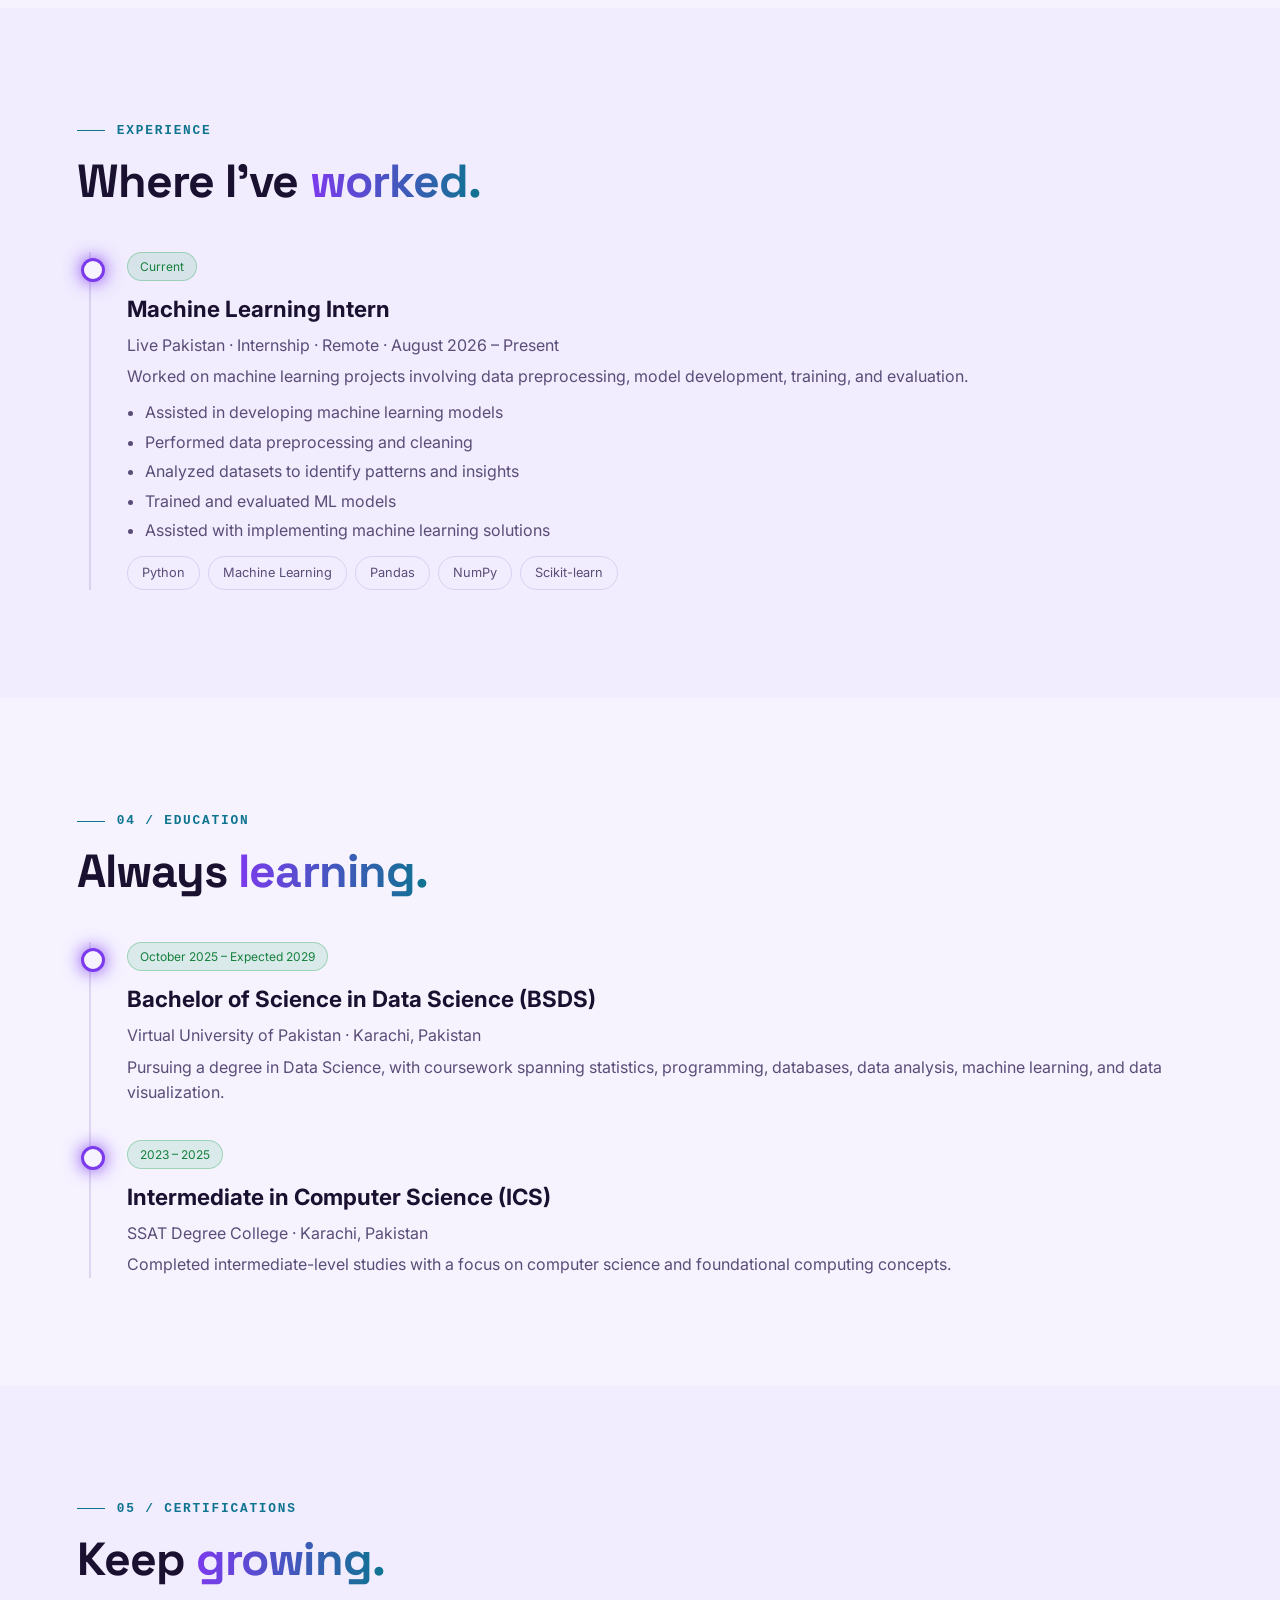
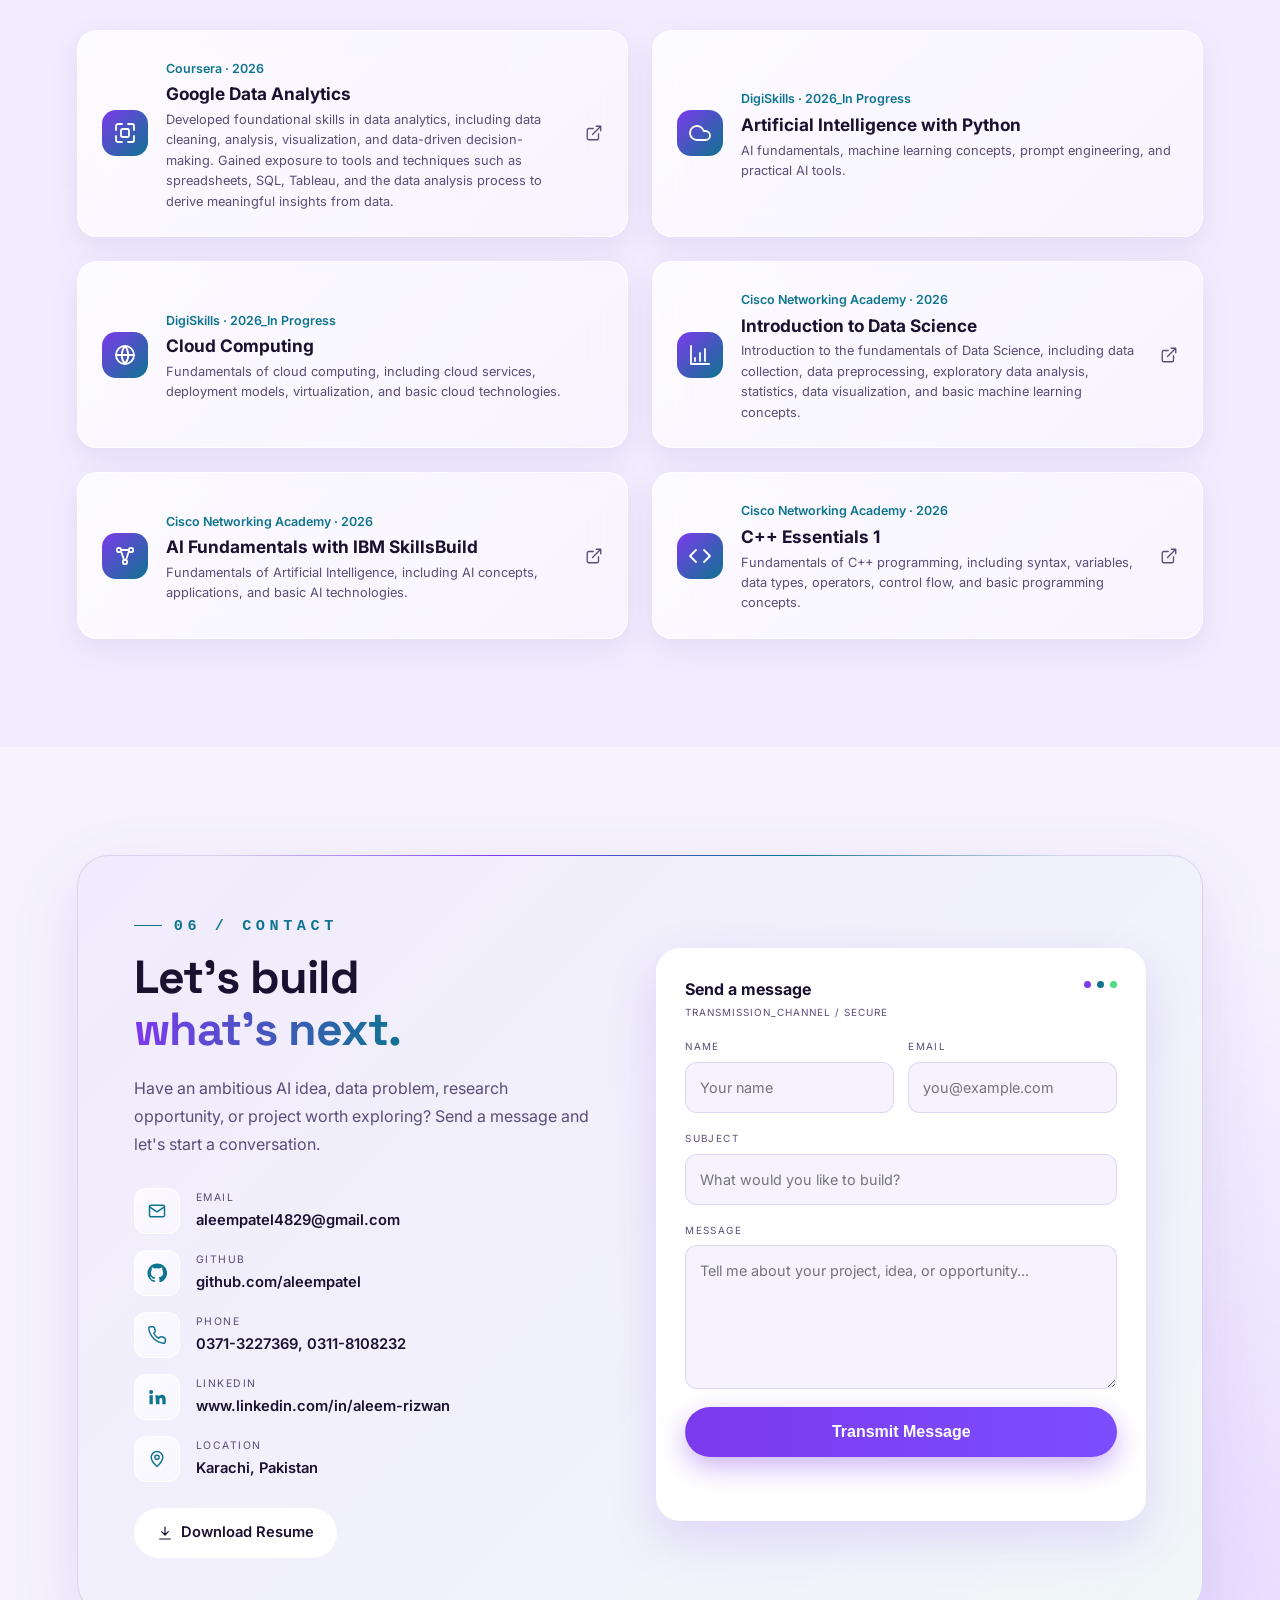
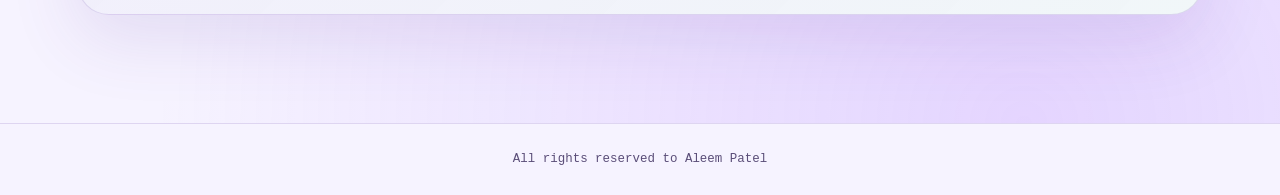
==== commit f031a68b: "Update frontend" ====
--- a/index.html
+++ b/index.html
@@ -51,7 +51,7 @@
 <div class="tag">&lt;where_data_meets_ai /&gt;</div>
 <span class="pill">● Available for opportunities</span>
 <h1 id="heroName">Aleem <span class="grad">Patel</span></h1>
-<div class="role"><span id="typed">Data Science Student | Python Developer | SQL Enthusiast | Power BI Developer | Machine Learning Learner</span><i class="caret"></i></div>
+<div class="role"><span id="typed">Python Developer</span><i class="caret"></i></div>
 <div class="brand-tagline">Data Science <span>·</span> Analytics <span>·</span> AI/ML</div>
 <p class="lead" id="heroBio">BS Data Science student skilled in Data Analytics, with a strong interest in AI and Machine Learning. Proficient in Python, SQL, Power BI, and Tableau, I transform data into meaningful insights to support smarter, data-driven decisions.</p>
 <div class="cta"><a class="btn p" href="#projects">View Projects</a><a class="btn" href="#contact">Contact Me</a><a class="btn" href="#" data-resume=""><svg viewBox="0 0 24 24" fill="none" stroke="currentColor" stroke-width="1.8" stroke-linecap="round" stroke-linejoin="round"><path d="M12 3v12m0 0 5-5m-5 5-5-5M4 21h16"></path></svg> Download Resume</a></div>
@@ -73,7 +73,7 @@
 </div>
 
 <div class="rv"><span class="eyebrow">01 / About</span><h2>Data. Intelligence. <span class="grad">Impact.</span></h2>
-<div id="aboutText"><p>I’m Aleem Patel, a BS Data Science student at Virtual University of Pakistan, passionate about Data Analytics, Artificial Intelligence, and Machine Learning. I work with Python, SQL, Power BI, Tableau, Excel, and MongoDB to analyze data, uncover meaningful insights, and support data-driven decision-making. With an interest in statistical analysis, data visualization, and predictive modeling, I aim to develop innovative solutions to real-world challenges and build a career in Data Science and AI.</p></div>
+<div id="aboutText"><p>I'm Aleem Patel, a BS Data Science student at Virtual University of Pakistan, passionate about Data Analytics, Artificial Intelligence, and Machine Learning. I work with Python, SQL, Power BI, Tableau, Excel, and MongoDB to analyze data, uncover meaningful insights, and support data-driven decision-making. With an interest in statistical analysis, data visualization, and predictive modeling, I aim to develop innovative solutions to real-world challenges and build a career in Data Science and AI.</p></div>
 <div class="tags" id="aboutTags"><a href="#skills">Machine Learning</a><a href="#skills">Deep Learning</a><a href="#skills">AI Enginnering</a></div></div>
 </div></section>
 
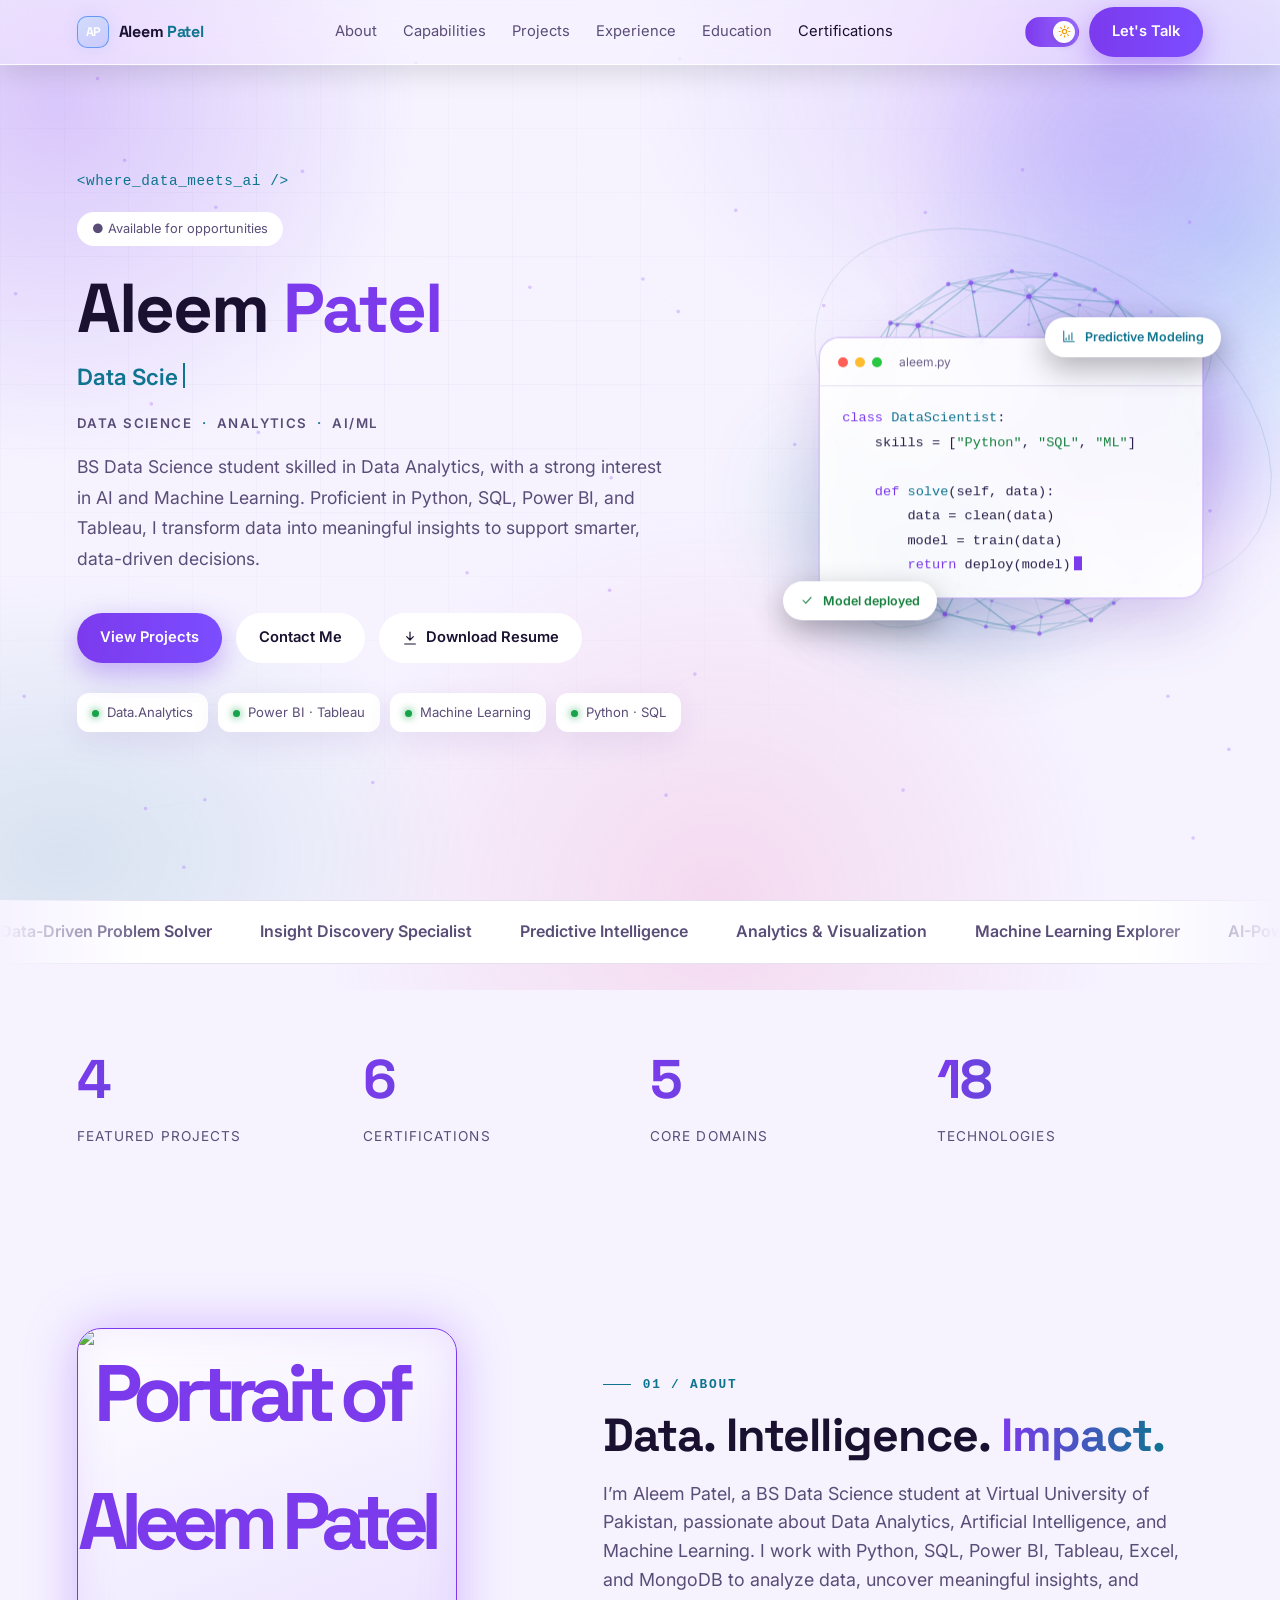
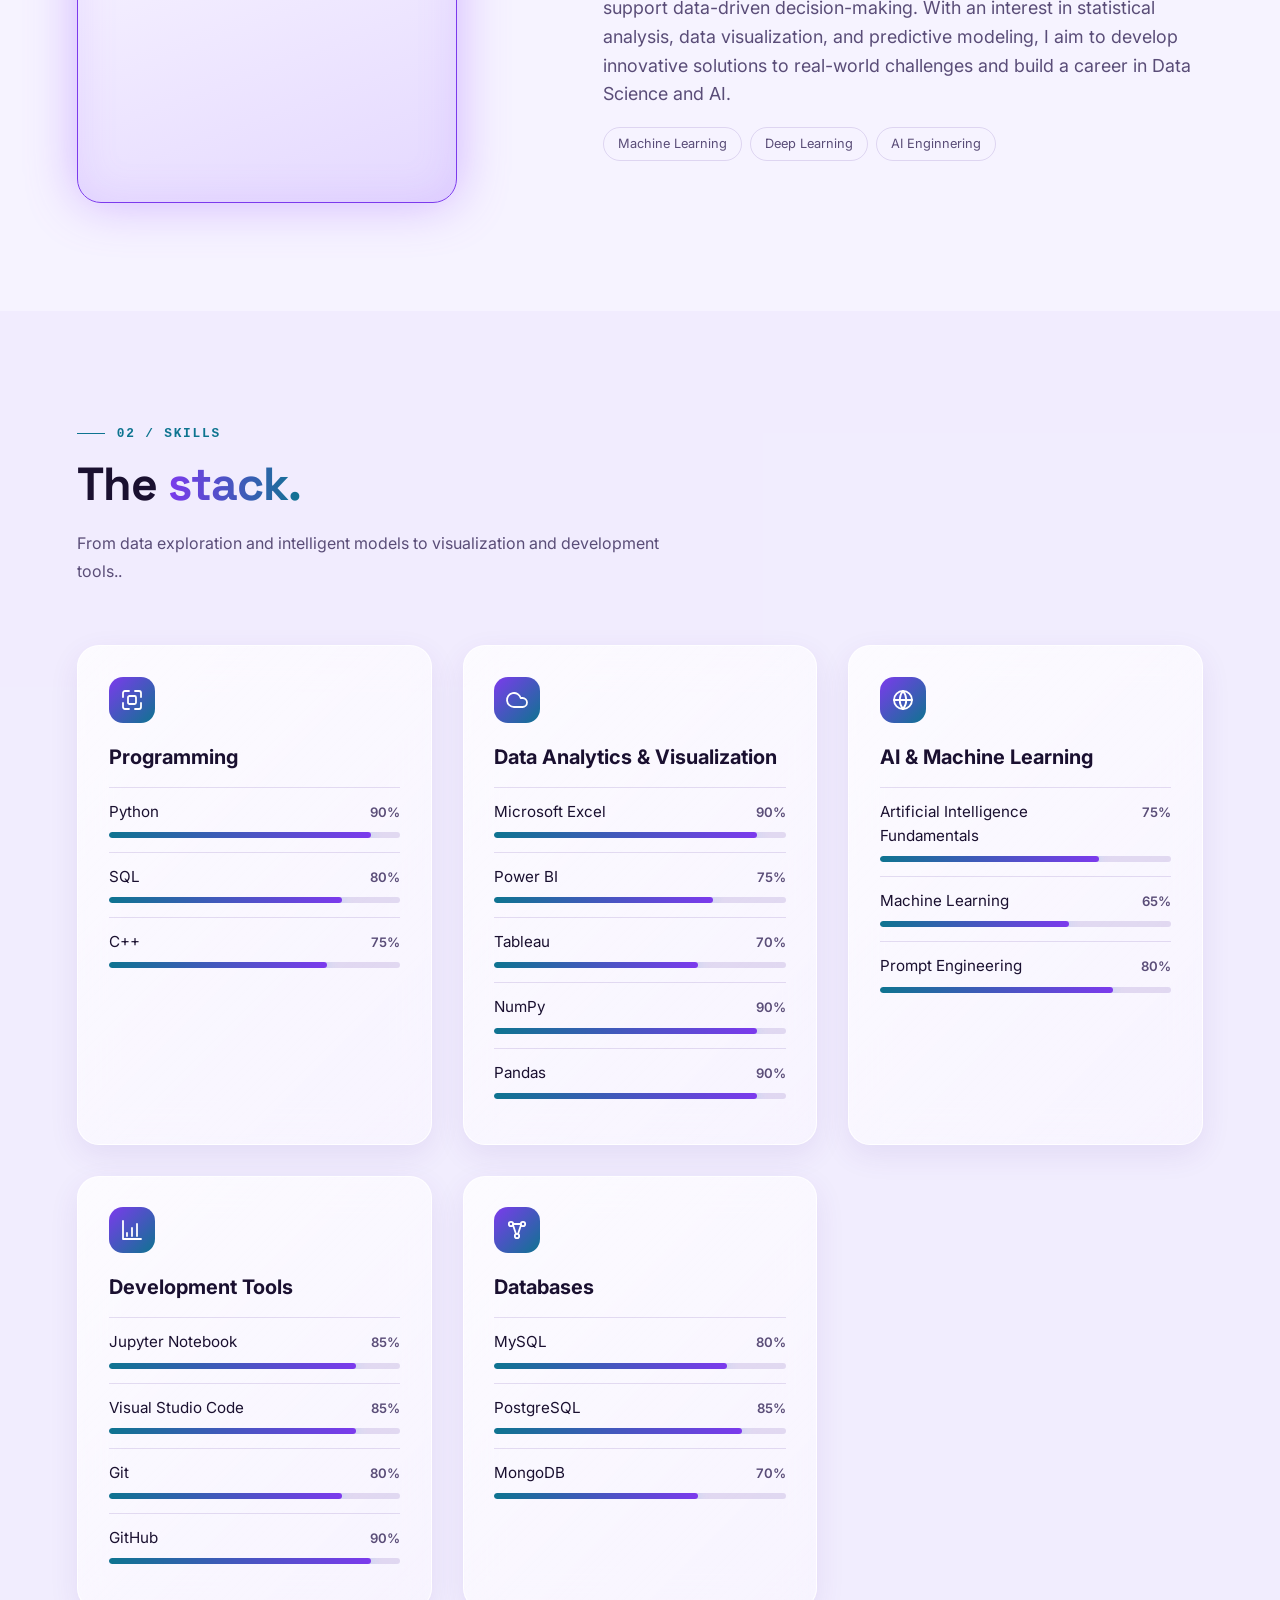
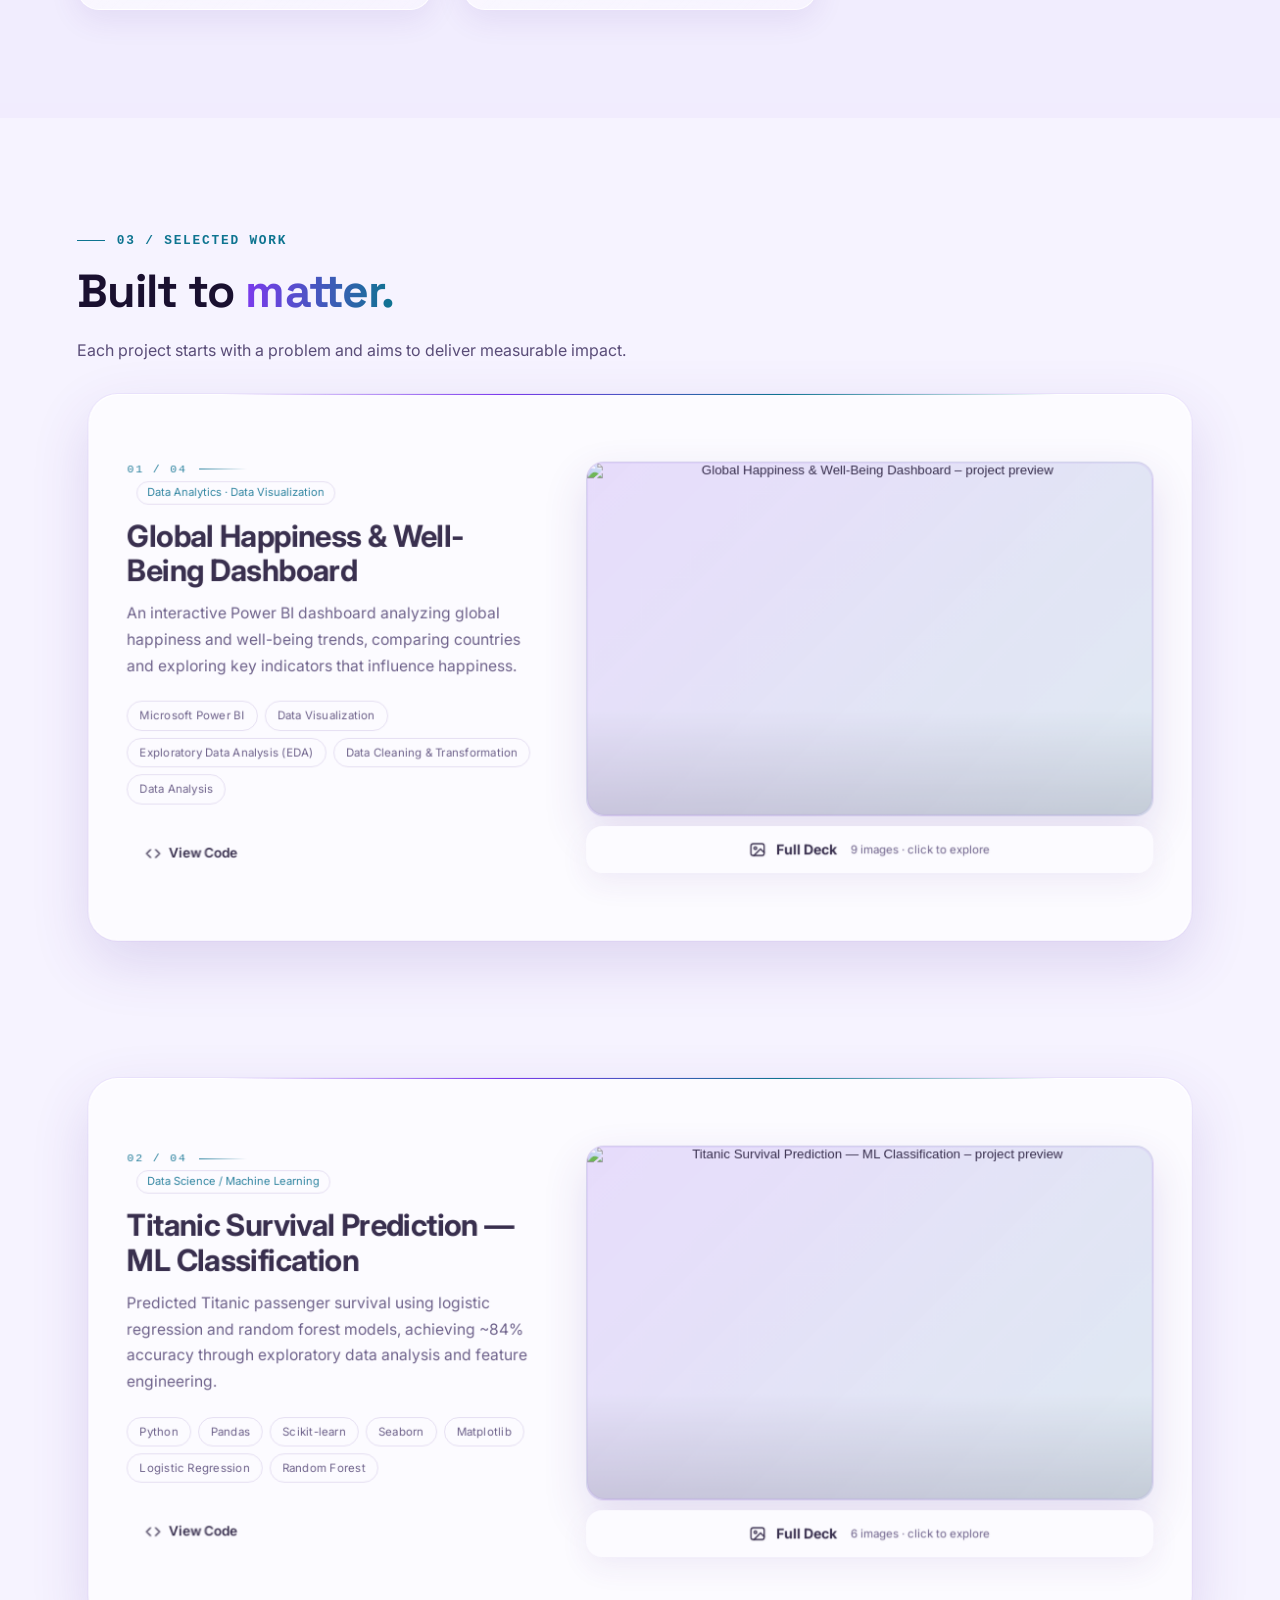
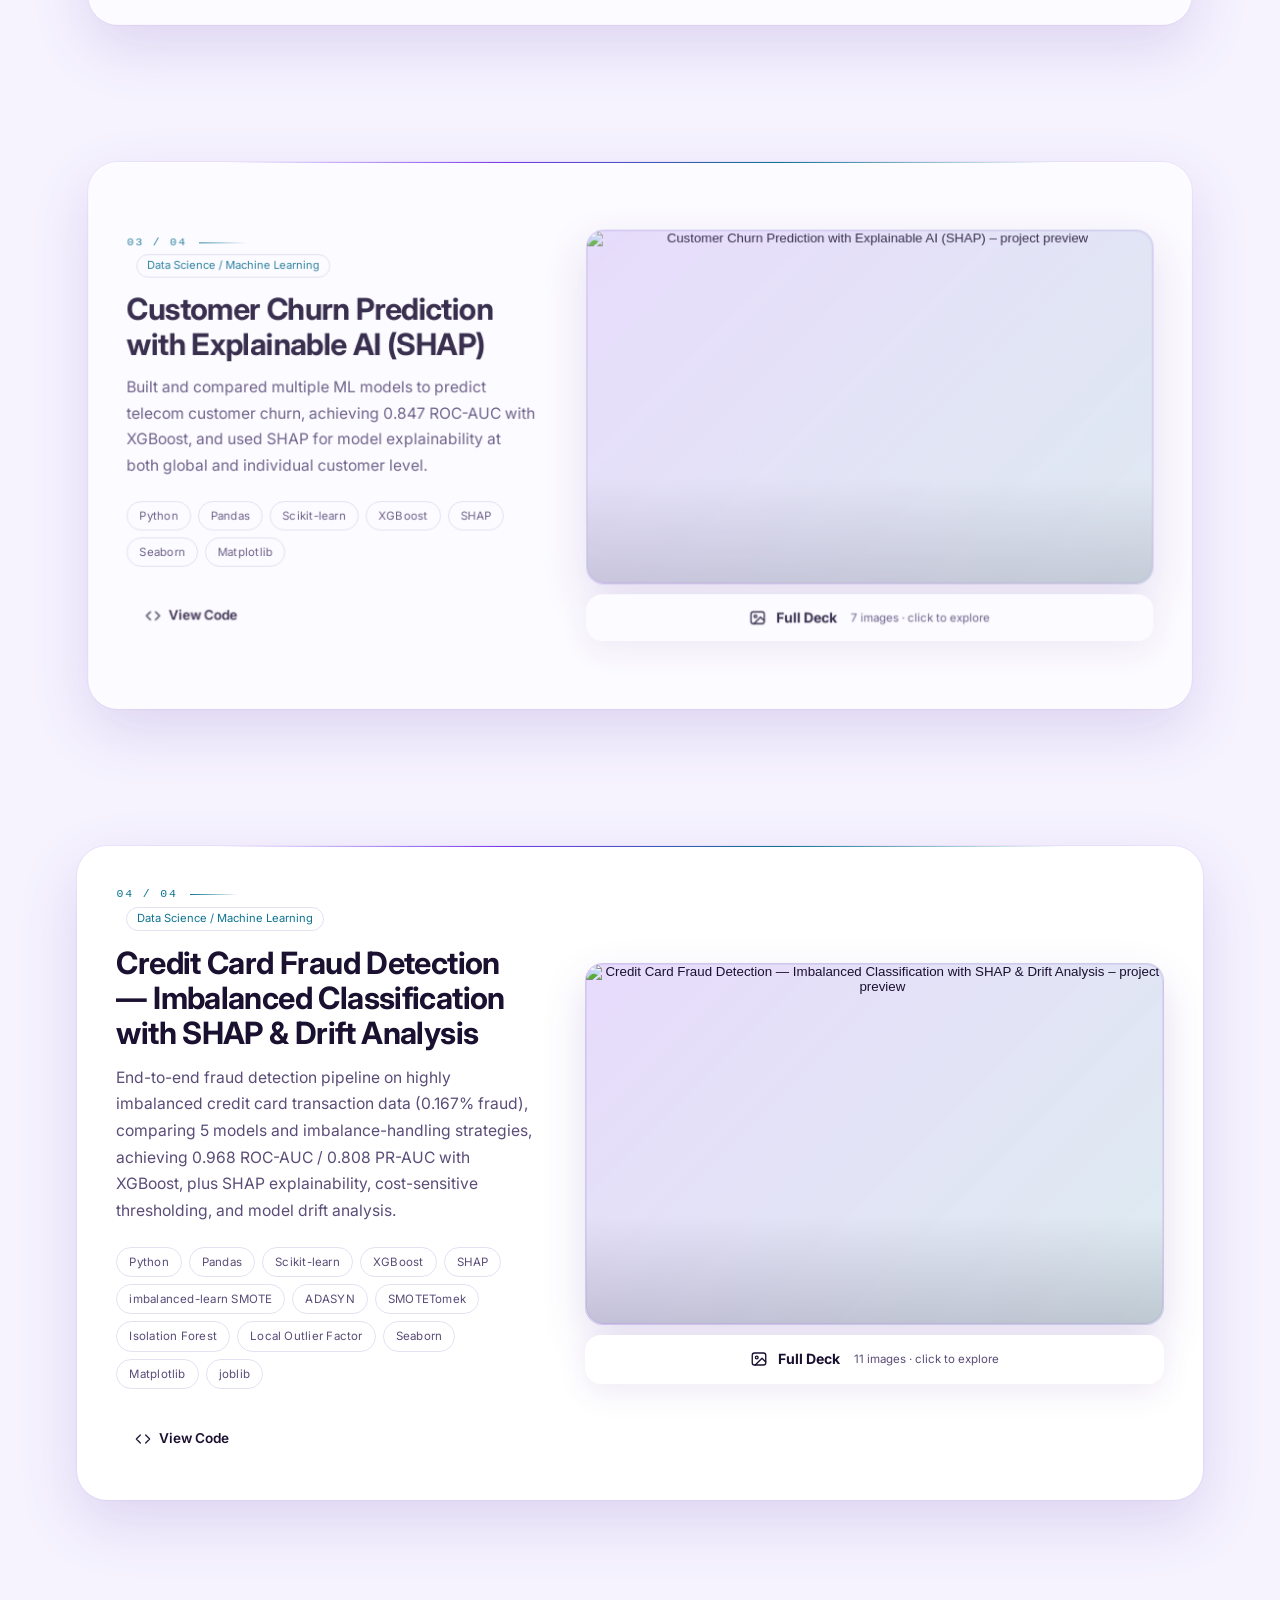
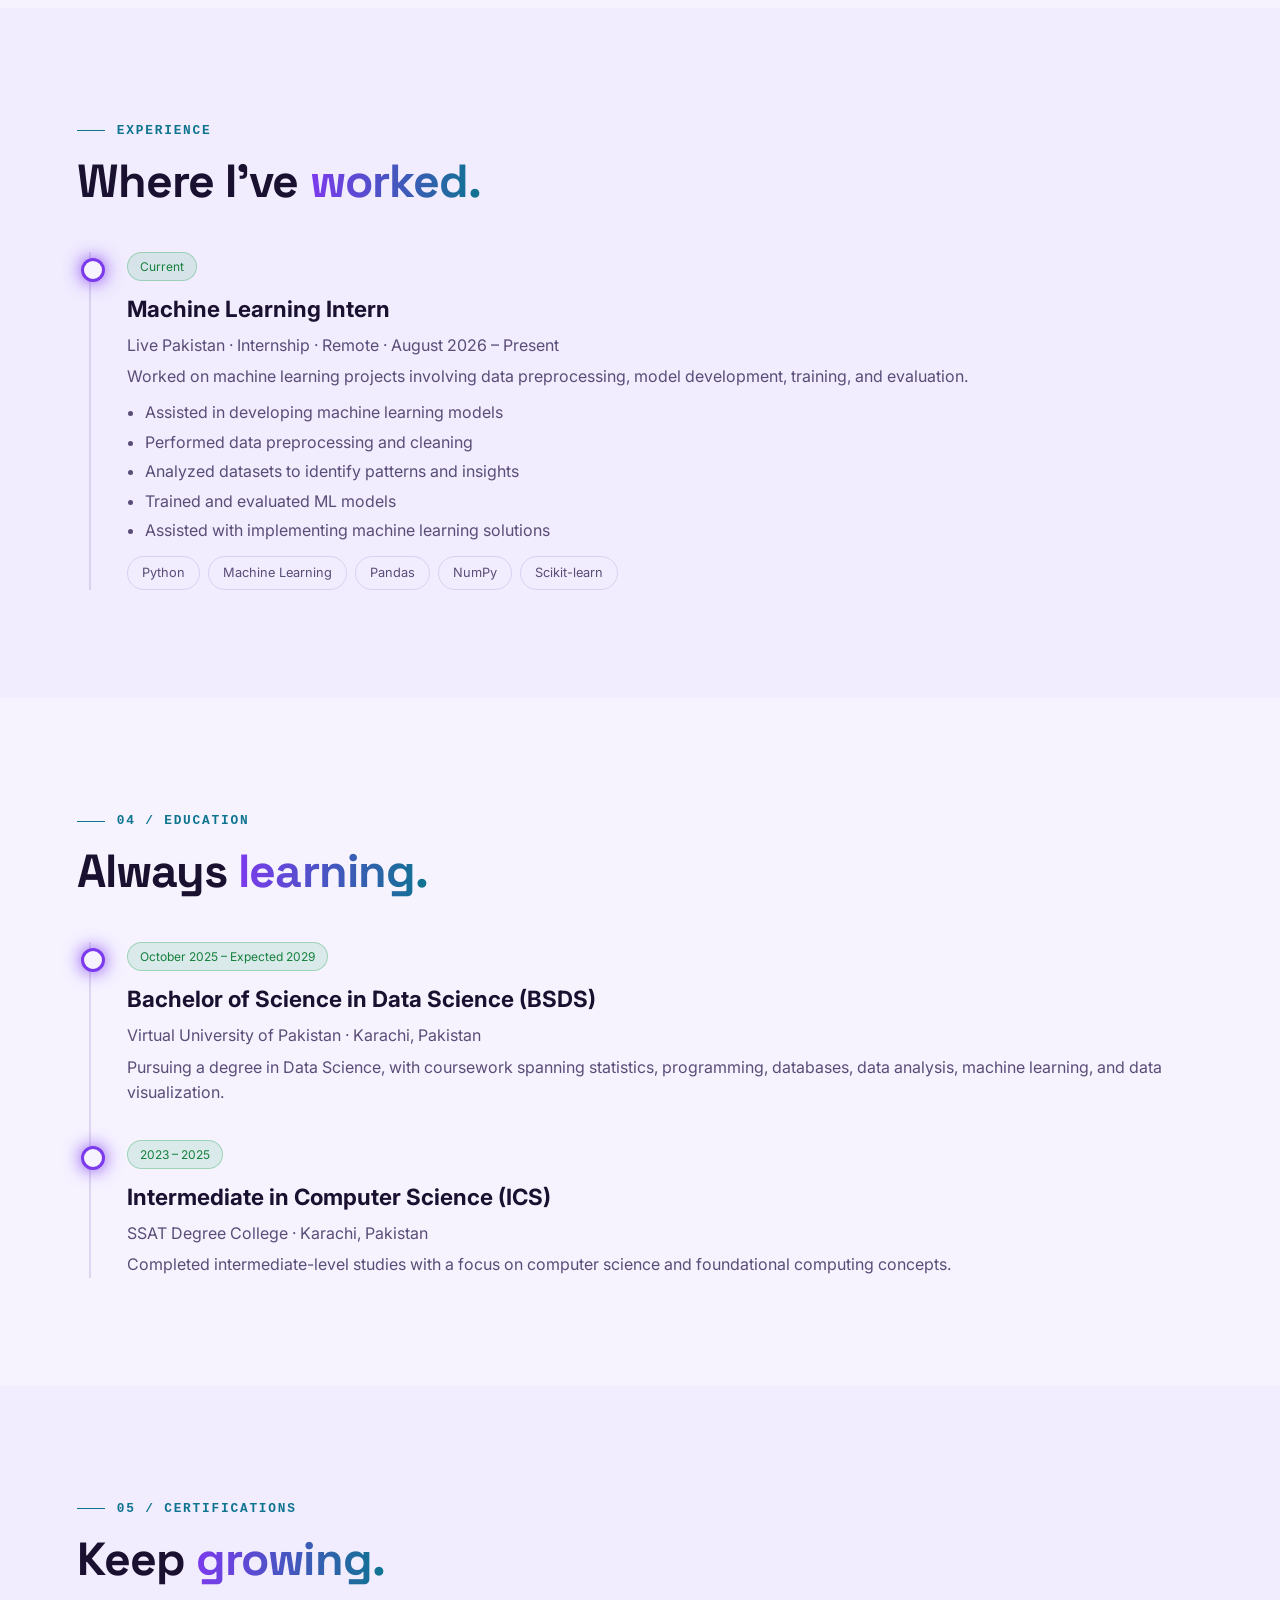
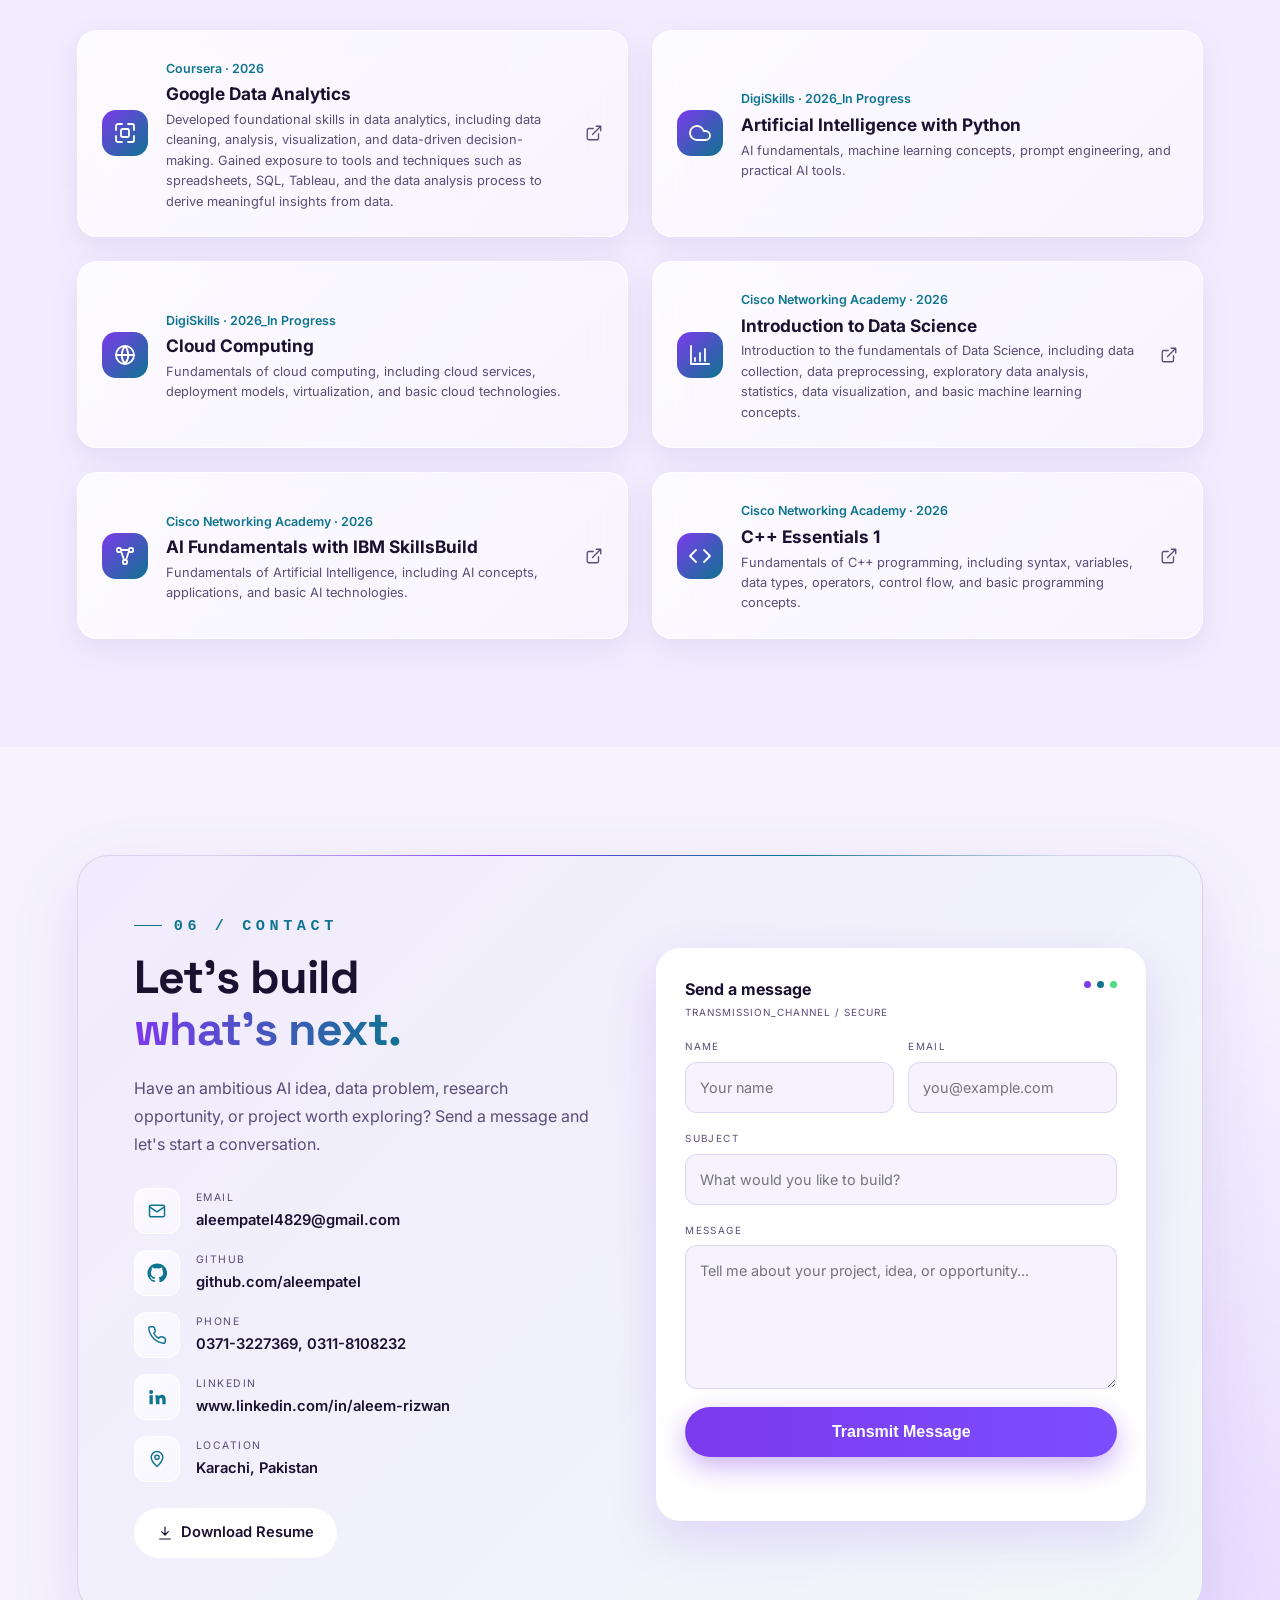
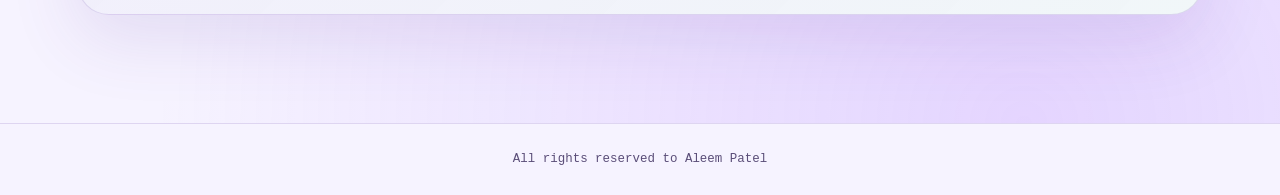
==== commit 66d847ae: "Update frontend" ====
--- a/index.html
+++ b/index.html
@@ -51,7 +51,7 @@
 <div class="tag">&lt;where_data_meets_ai /&gt;</div>
 <span class="pill">● Available for opportunities</span>
 <h1 id="heroName">Aleem <span class="grad">Patel</span></h1>
-<div class="role"><span id="typed">Python Developer</span><i class="caret"></i></div>
+<div class="role"><span id="typed">Data Science Student | Python Developer | SQL Enthusiast | Power BI Developer | Machine Learning Learner</span><i class="caret"></i></div>
 <div class="brand-tagline">Data Science <span>·</span> Analytics <span>·</span> AI/ML</div>
 <p class="lead" id="heroBio">BS Data Science student skilled in Data Analytics, with a strong interest in AI and Machine Learning. Proficient in Python, SQL, Power BI, and Tableau, I transform data into meaningful insights to support smarter, data-driven decisions.</p>
 <div class="cta"><a class="btn p" href="#projects">View Projects</a><a class="btn" href="#contact">Contact Me</a><a class="btn" href="#" data-resume=""><svg viewBox="0 0 24 24" fill="none" stroke="currentColor" stroke-width="1.8" stroke-linecap="round" stroke-linejoin="round"><path d="M12 3v12m0 0 5-5m-5 5-5-5M4 21h16"></path></svg> Download Resume</a></div>
@@ -73,7 +73,7 @@
 </div>
 
 <div class="rv"><span class="eyebrow">01 / About</span><h2>Data. Intelligence. <span class="grad">Impact.</span></h2>
-<div id="aboutText"><p>I'm Aleem Patel, a BS Data Science student at Virtual University of Pakistan, passionate about Data Analytics, Artificial Intelligence, and Machine Learning. I work with Python, SQL, Power BI, Tableau, Excel, and MongoDB to analyze data, uncover meaningful insights, and support data-driven decision-making. With an interest in statistical analysis, data visualization, and predictive modeling, I aim to develop innovative solutions to real-world challenges and build a career in Data Science and AI.</p></div>
+<div id="aboutText"><p>I’m Aleem Patel, a BS Data Science student at Virtual University of Pakistan, passionate about Data Analytics, Artificial Intelligence, and Machine Learning. I work with Python, SQL, Power BI, Tableau, Excel, and MongoDB to analyze data, uncover meaningful insights, and support data-driven decision-making. With an interest in statistical analysis, data visualization, and predictive modeling, I aim to develop innovative solutions to real-world challenges and build a career in Data Science and AI.</p></div>
 <div class="tags" id="aboutTags"><a href="#skills">Machine Learning</a><a href="#skills">Deep Learning</a><a href="#skills">AI Enginnering</a></div></div>
 </div></section>
 
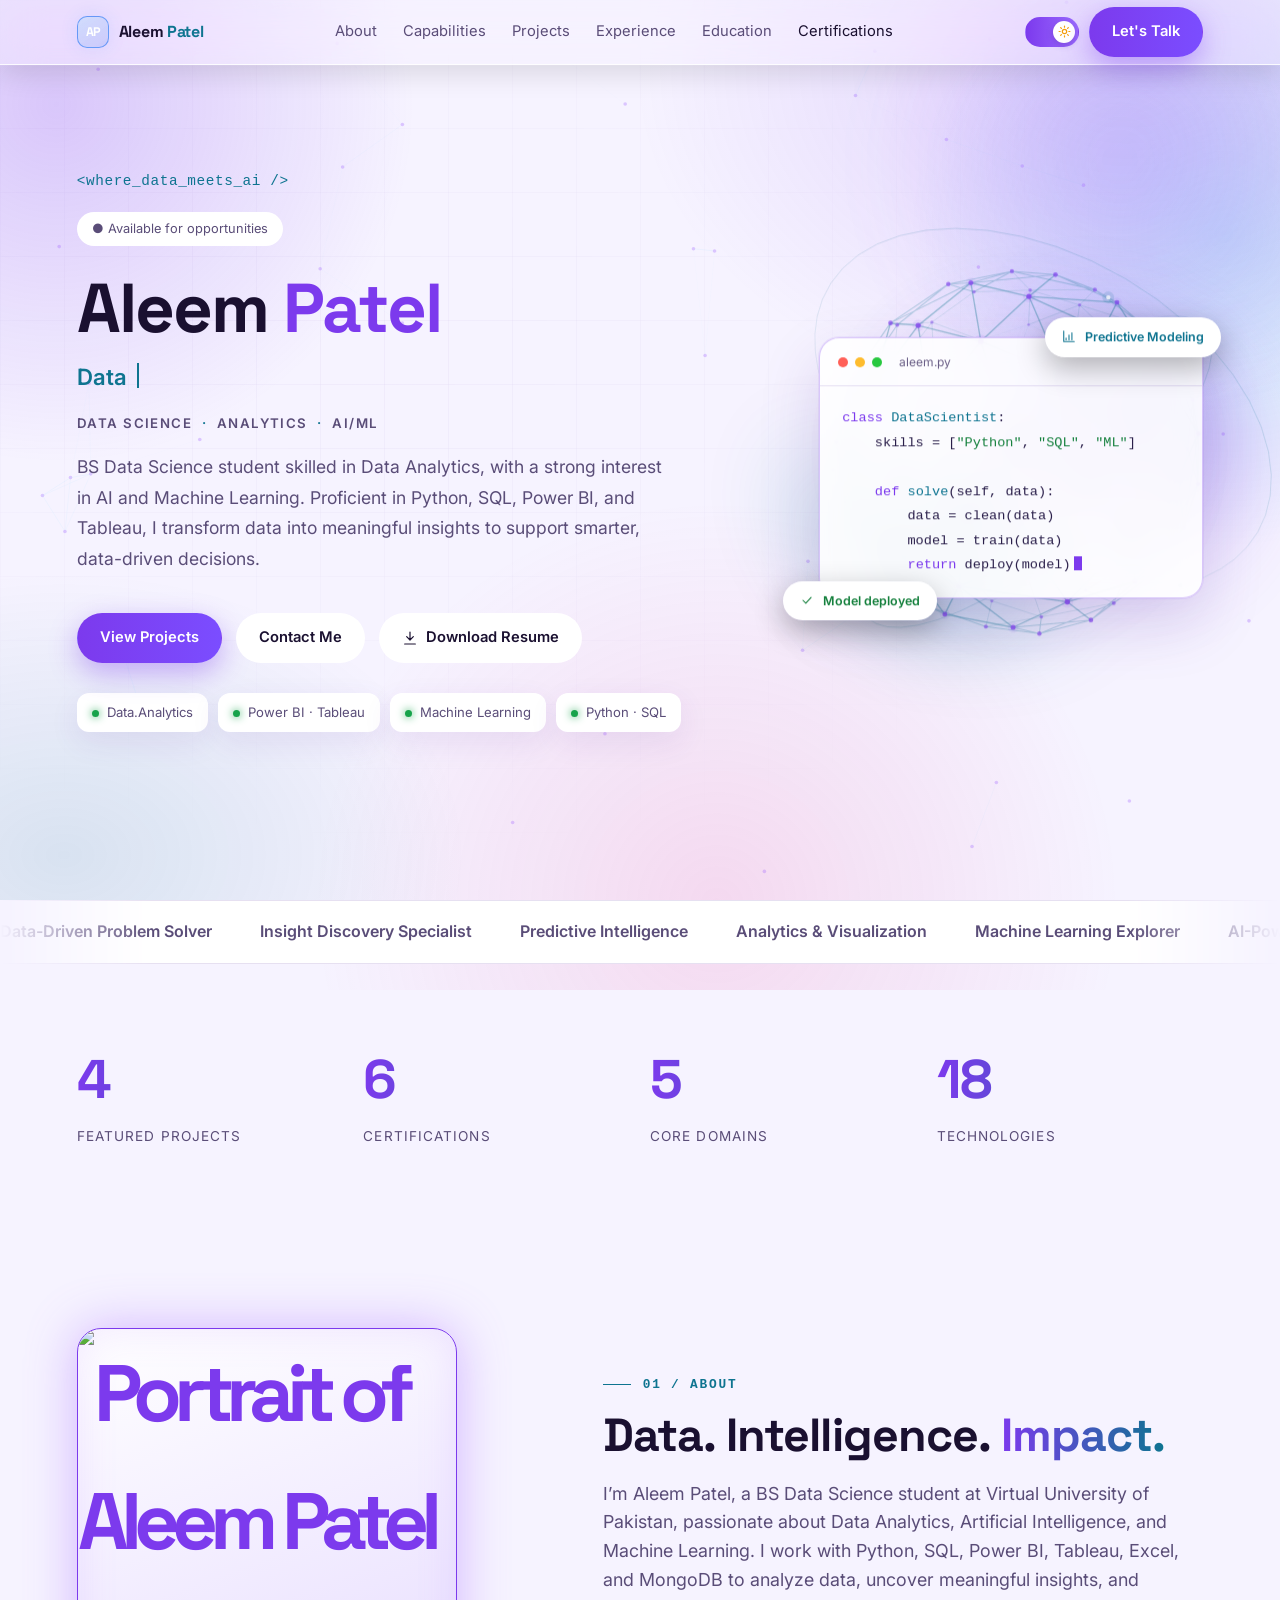
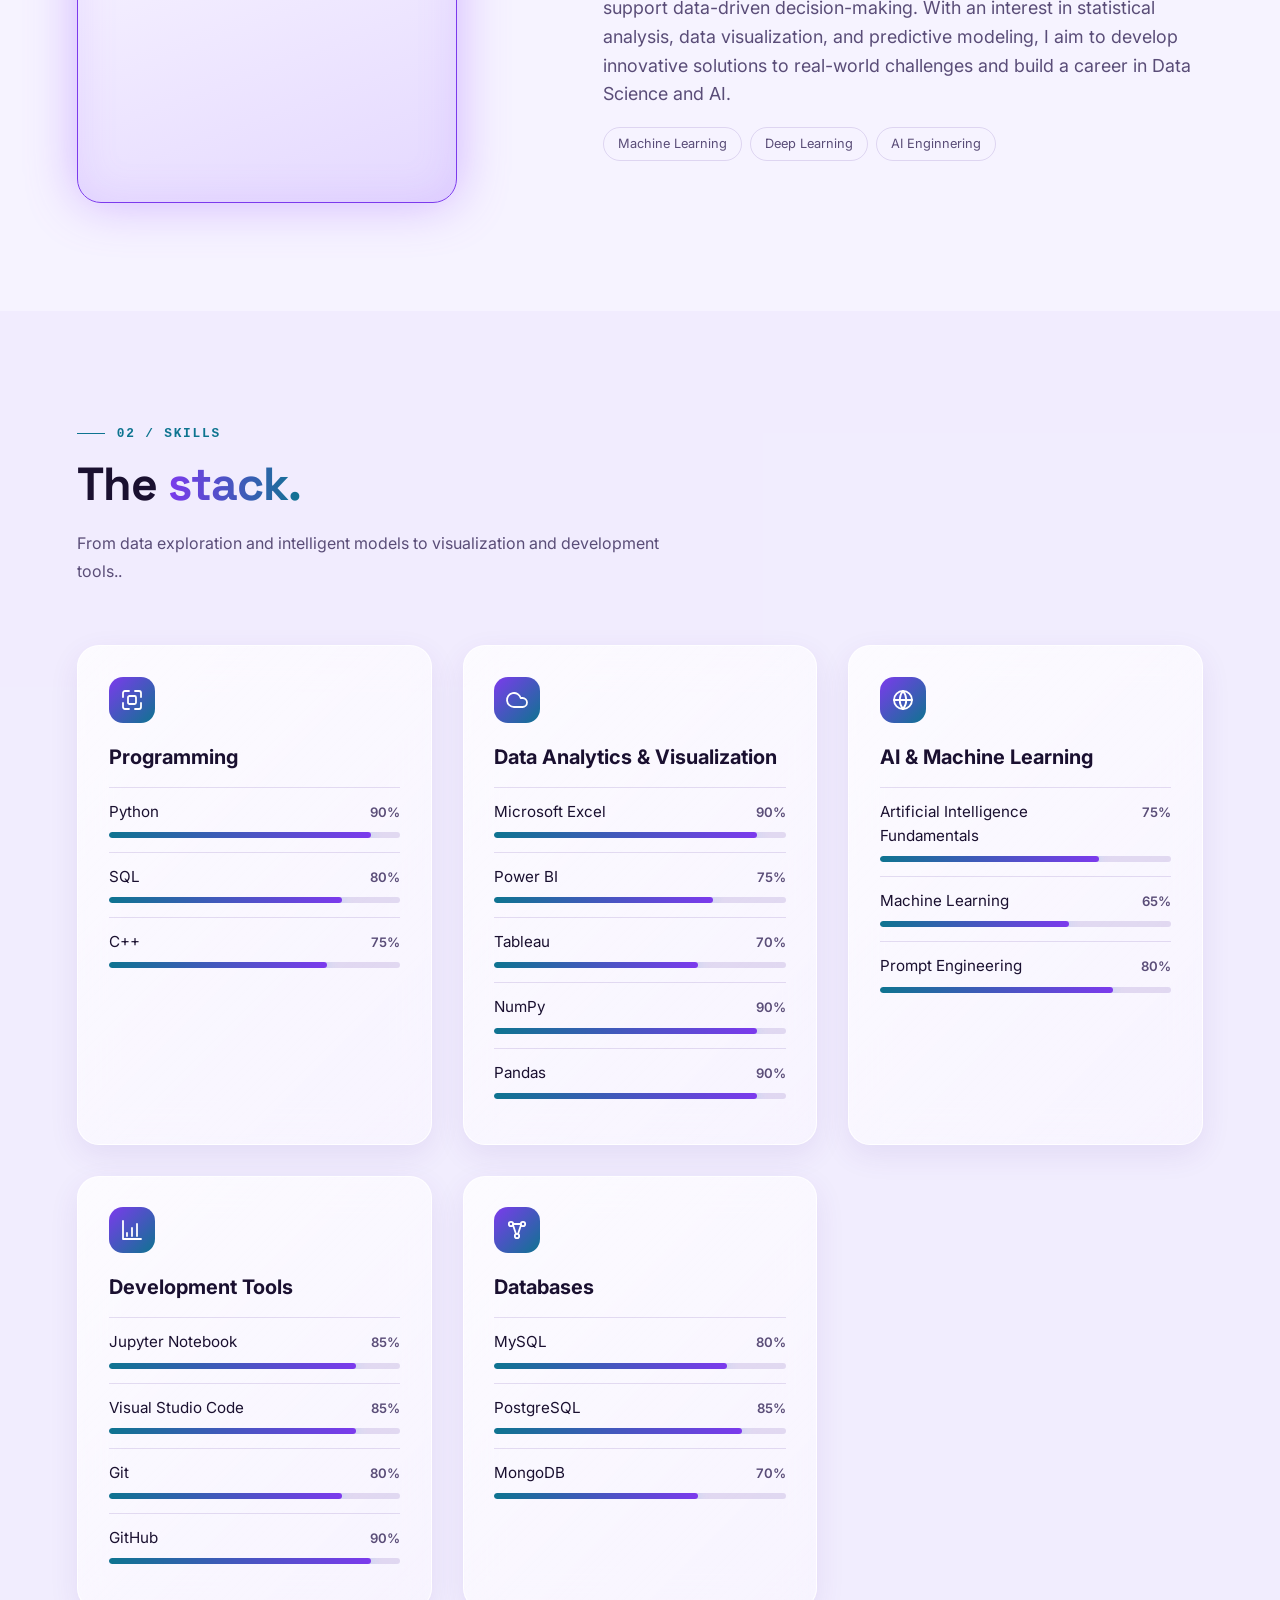
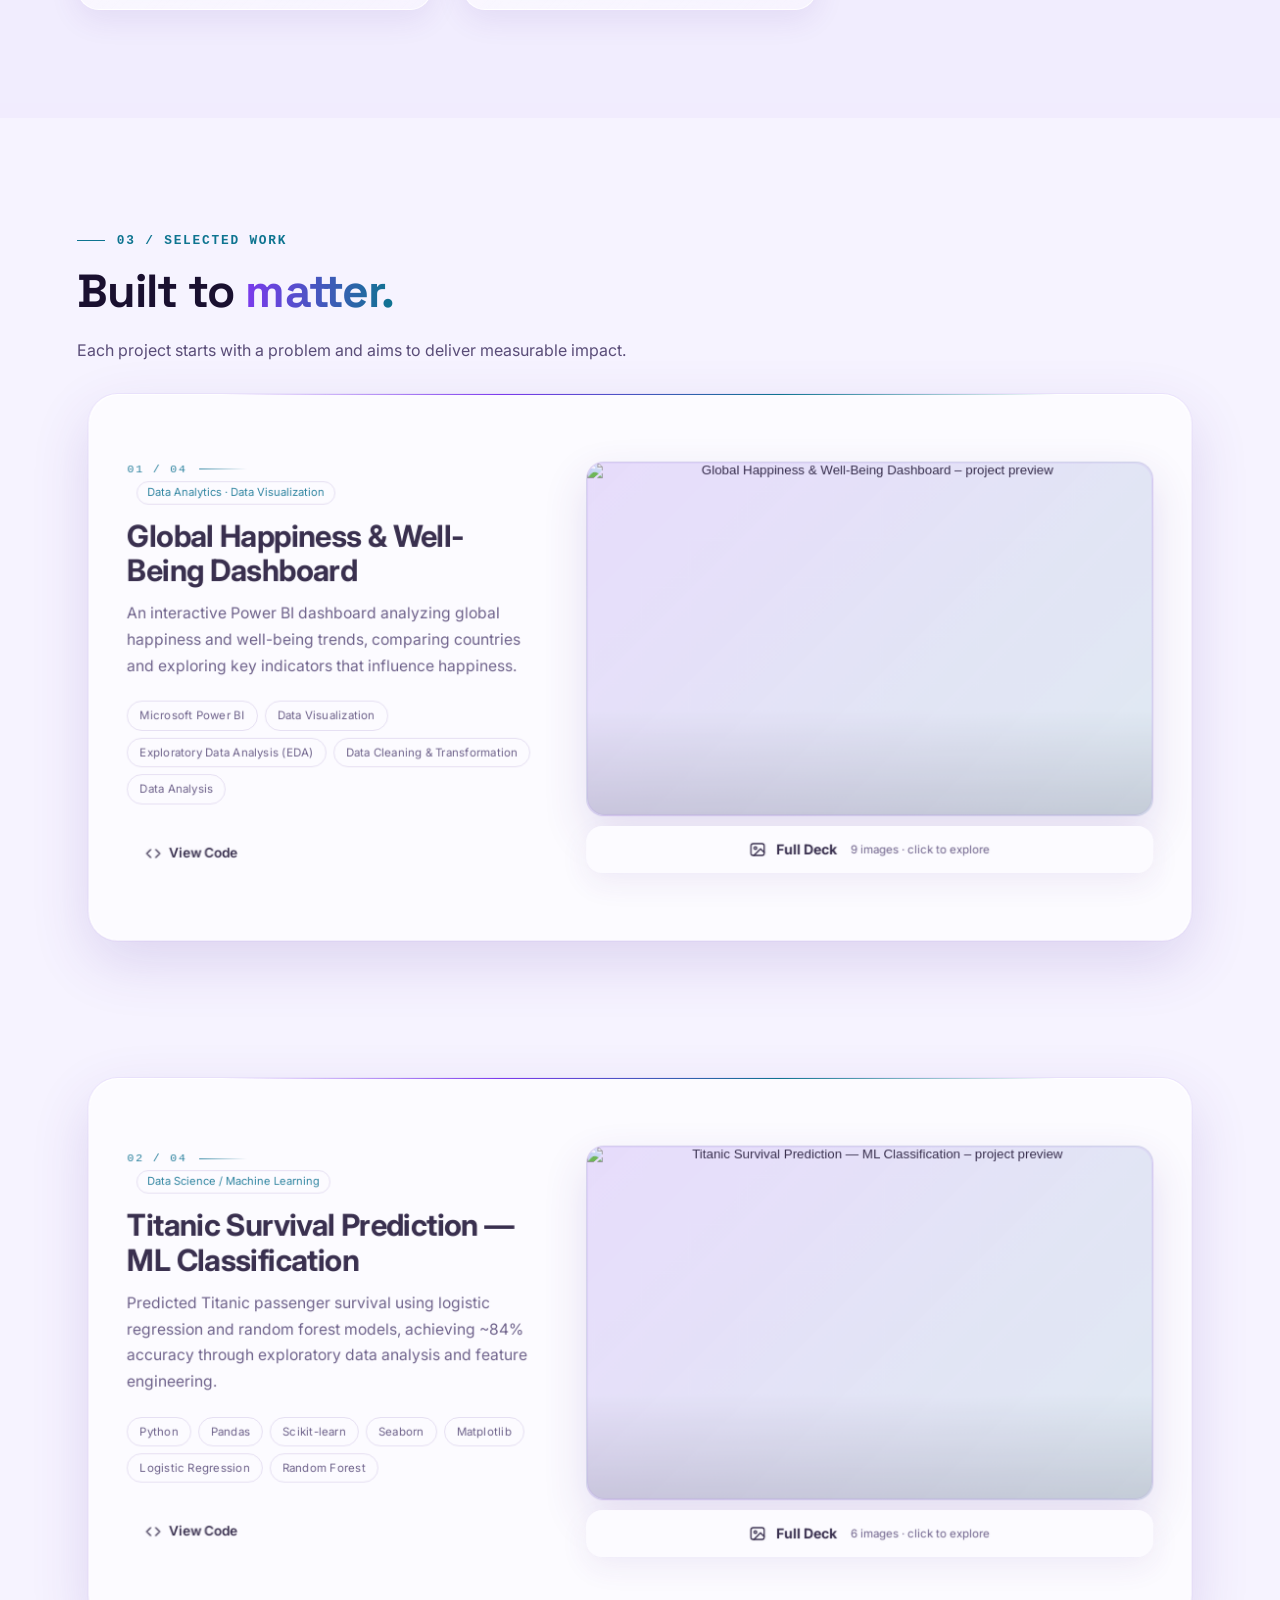
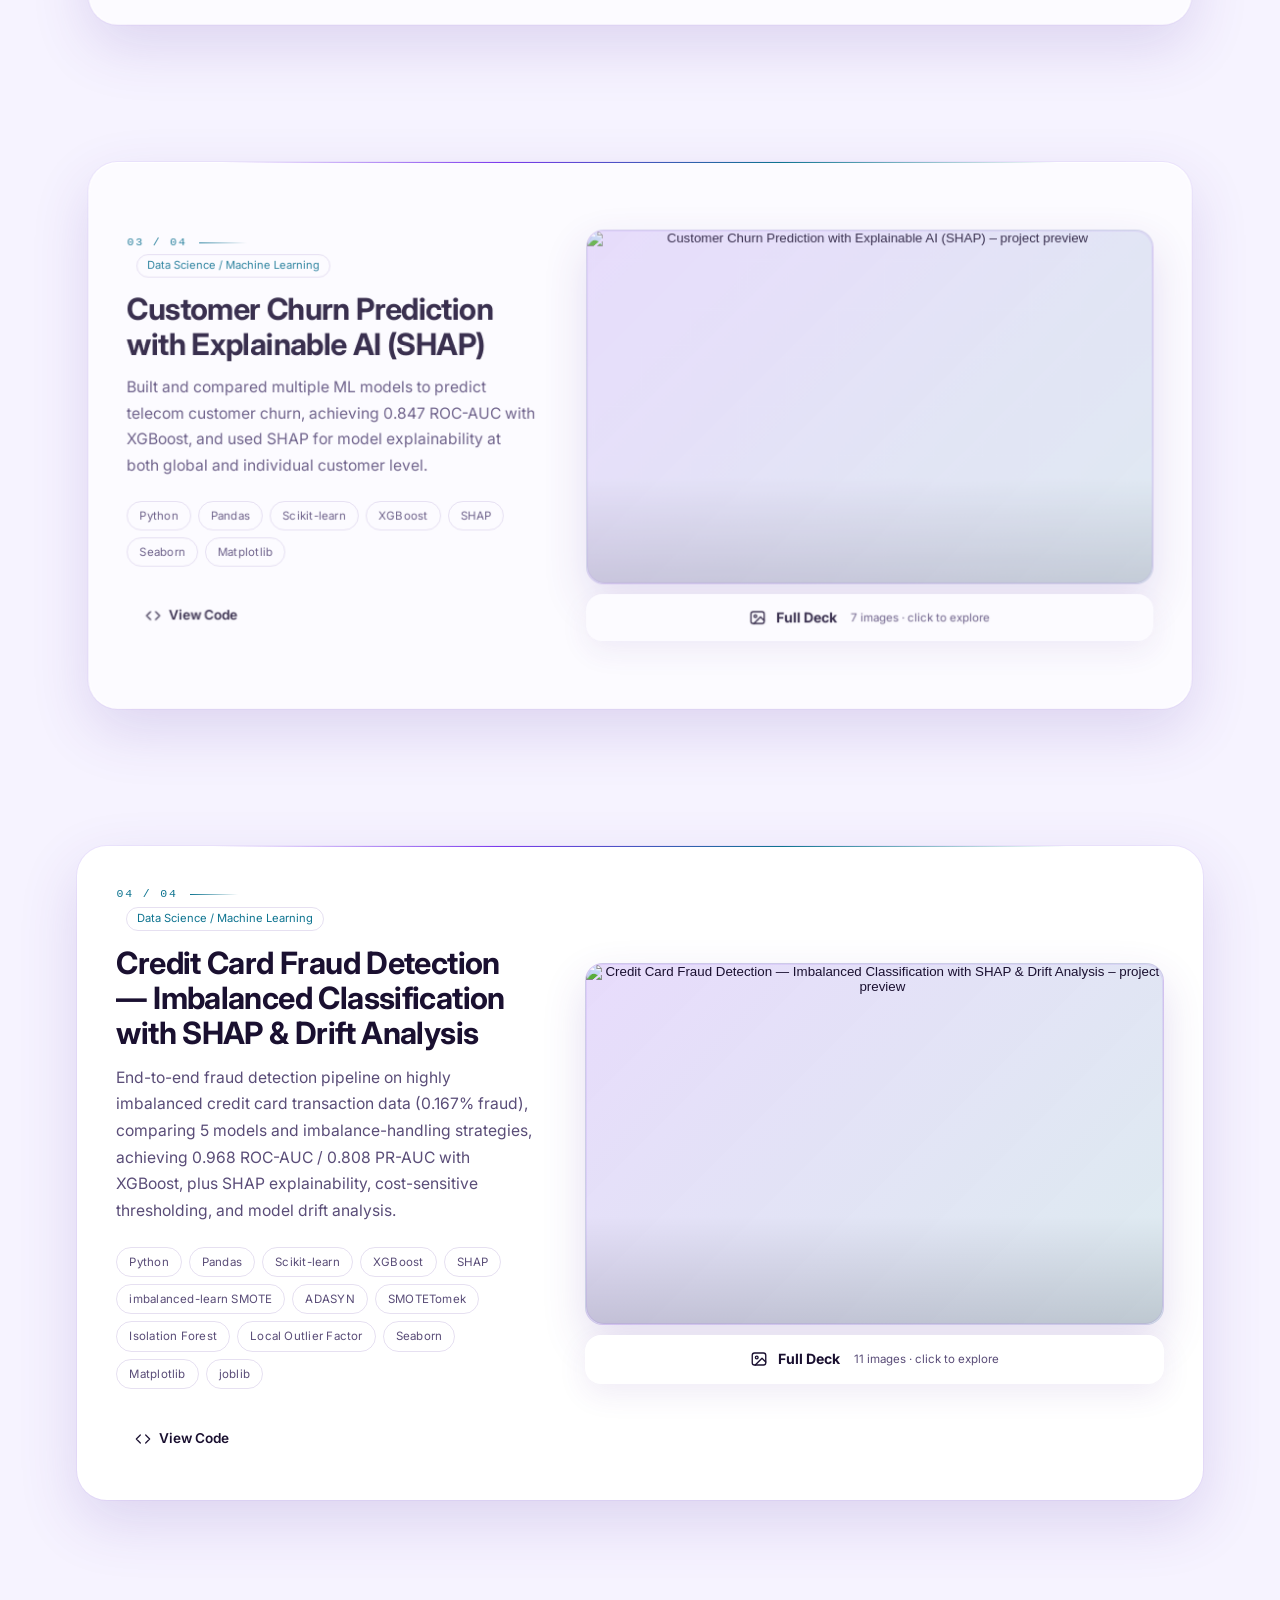
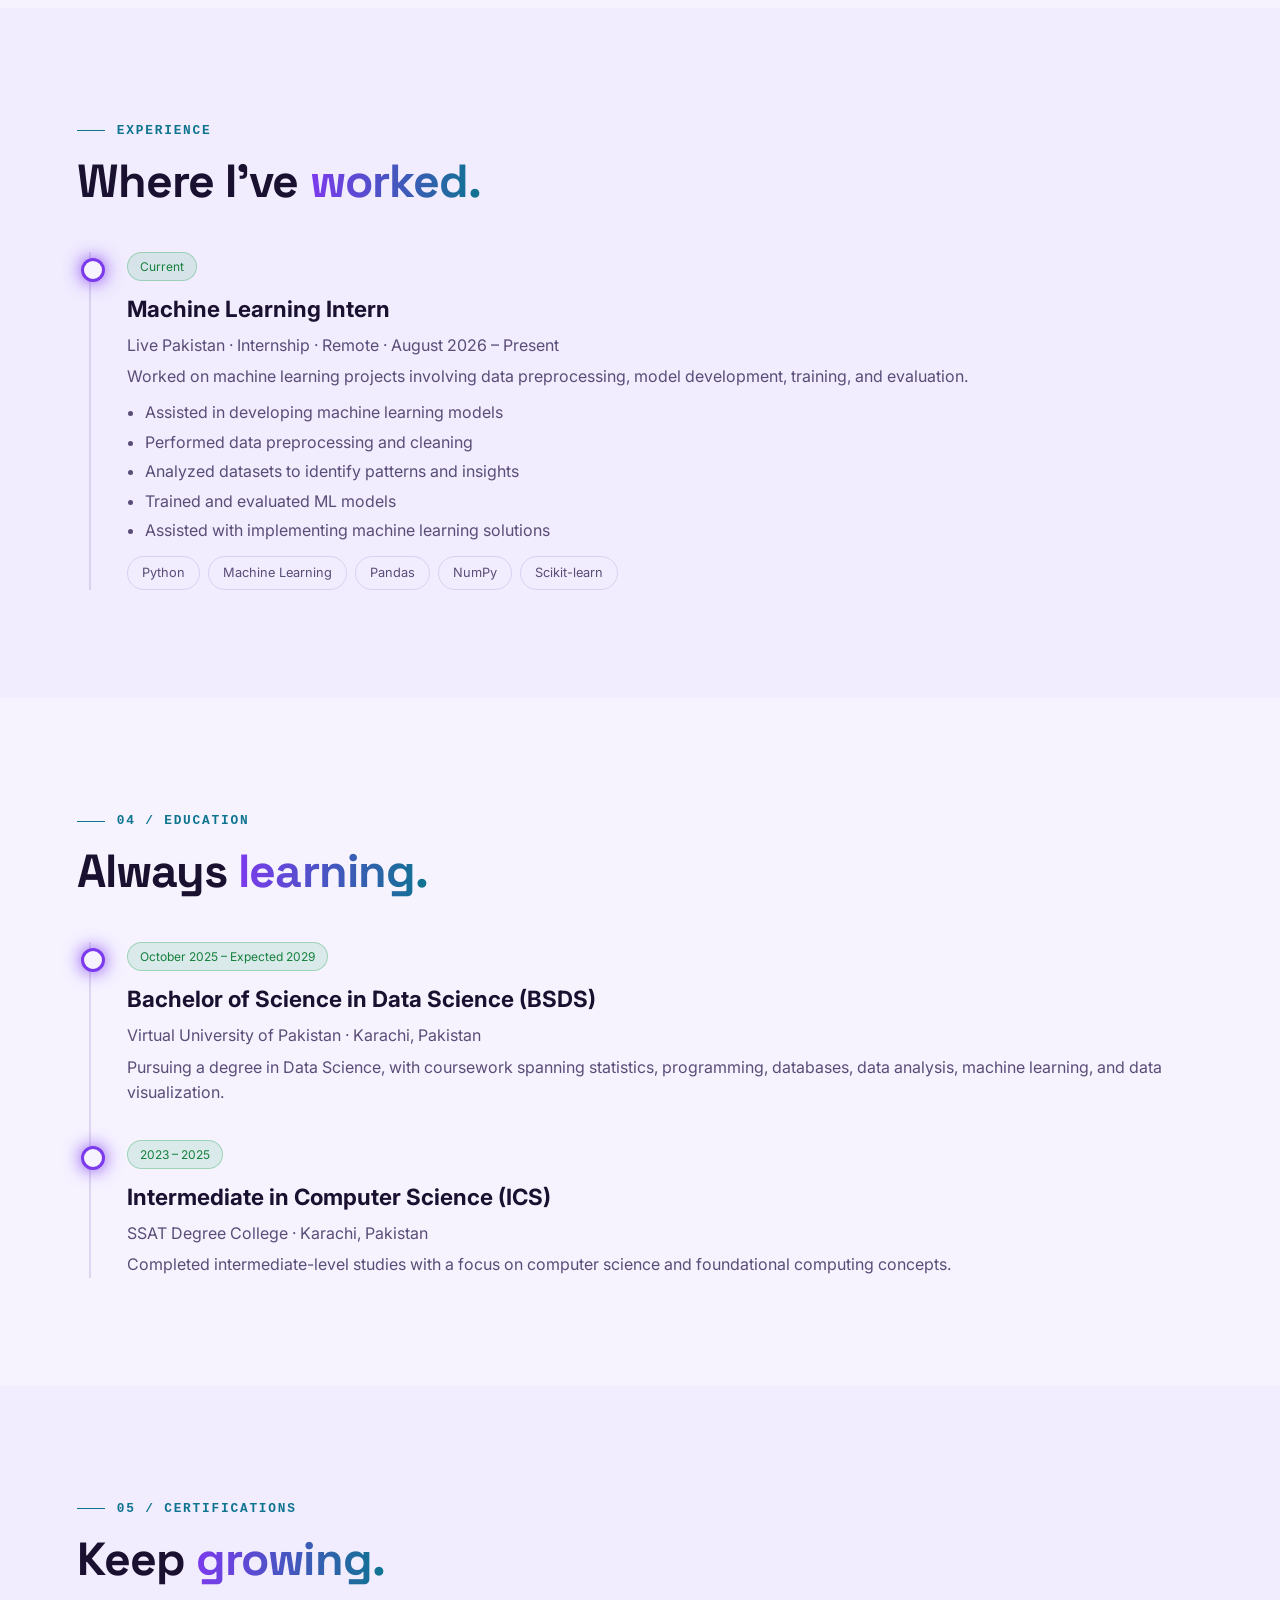
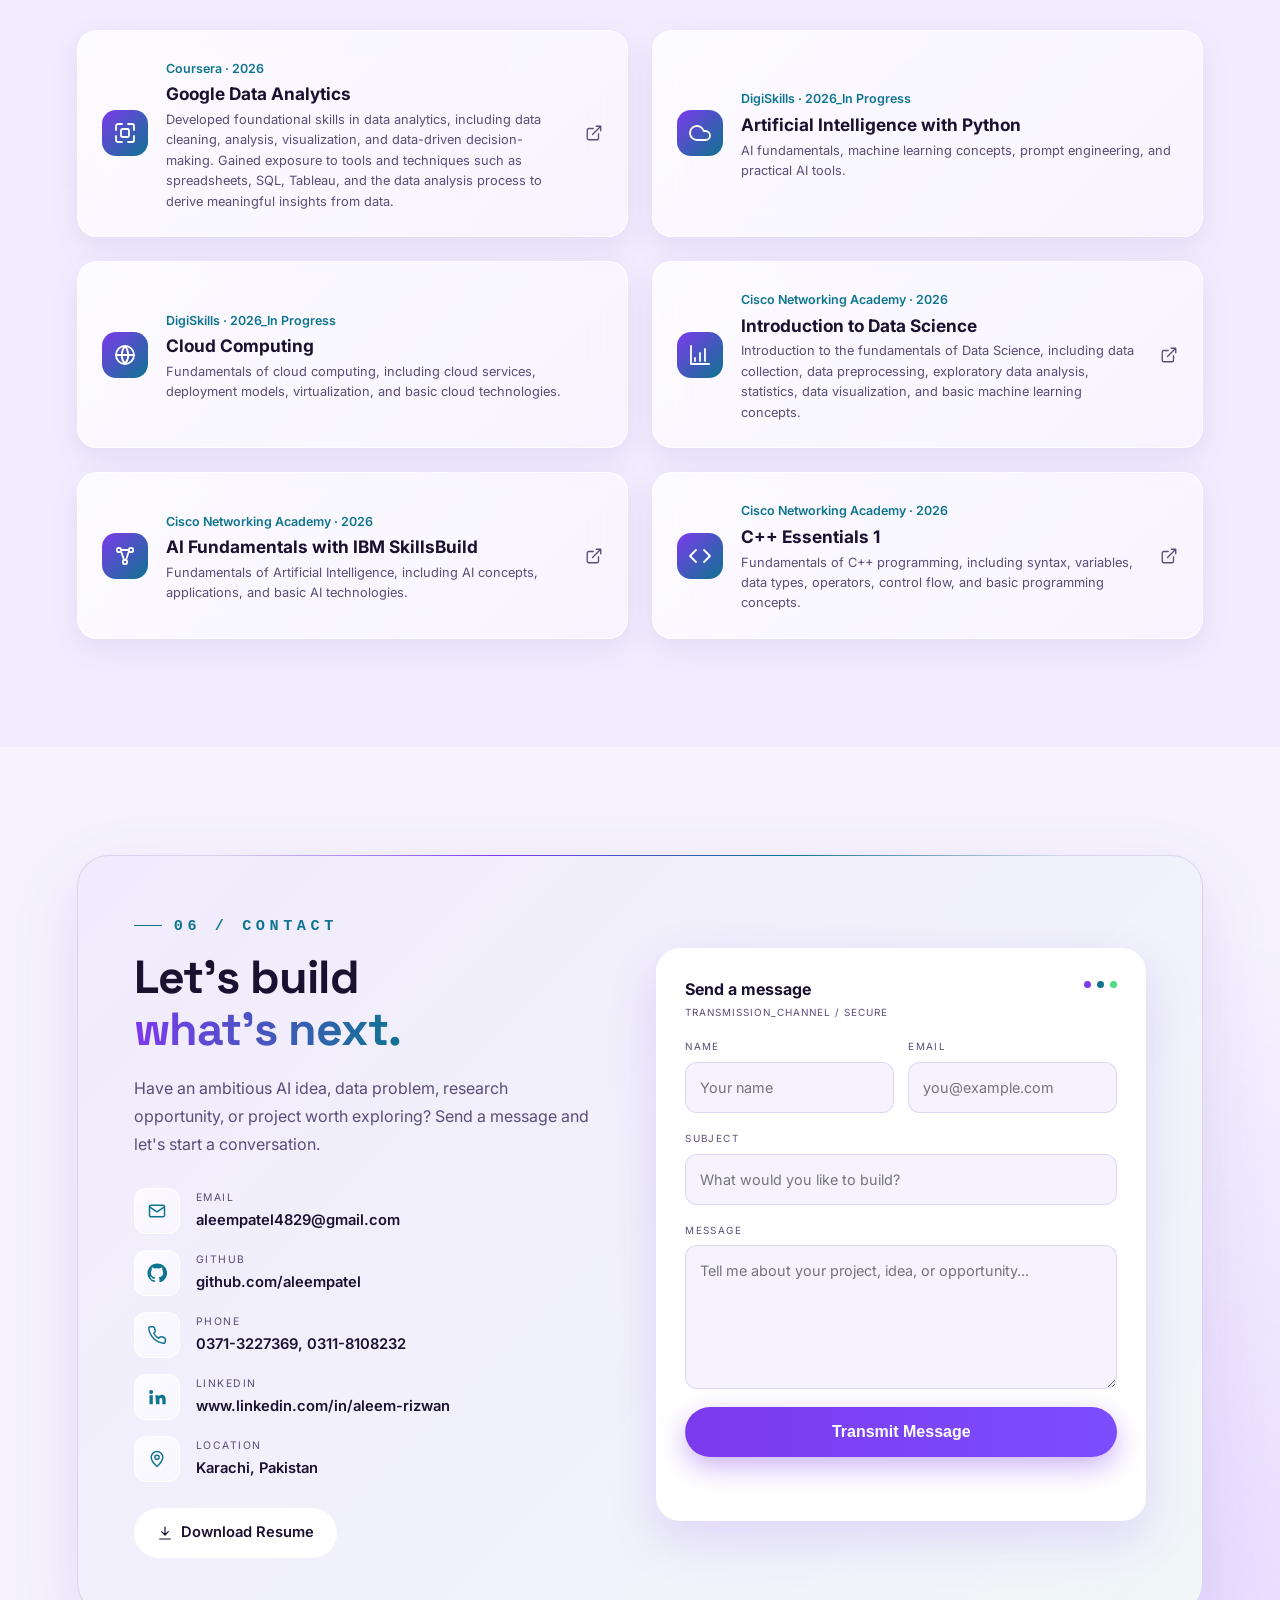
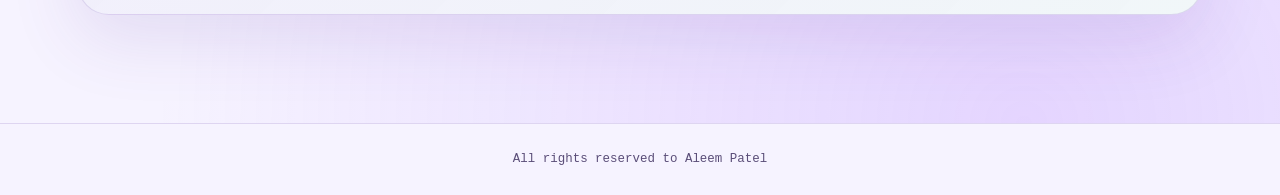
==== commit 407580e3: "Update frontend" ====
--- a/index.html
+++ b/index.html
@@ -51,7 +51,7 @@
 <div class="tag">&lt;where_data_meets_ai /&gt;</div>
 <span class="pill">● Available for opportunities</span>
 <h1 id="heroName">Aleem <span class="grad">Patel</span></h1>
-<div class="role"><span id="typed">Data Science Student | Python Developer | SQL Enthusiast | Power BI Developer | Machine Learning Learner</span><i class="caret"></i></div>
+<div class="role"><span id="typed">Python Developer</span><i class="caret"></i></div>
 <div class="brand-tagline">Data Science <span>·</span> Analytics <span>·</span> AI/ML</div>
 <p class="lead" id="heroBio">BS Data Science student skilled in Data Analytics, with a strong interest in AI and Machine Learning. Proficient in Python, SQL, Power BI, and Tableau, I transform data into meaningful insights to support smarter, data-driven decisions.</p>
 <div class="cta"><a class="btn p" href="#projects">View Projects</a><a class="btn" href="#contact">Contact Me</a><a class="btn" href="#" data-resume=""><svg viewBox="0 0 24 24" fill="none" stroke="currentColor" stroke-width="1.8" stroke-linecap="round" stroke-linejoin="round"><path d="M12 3v12m0 0 5-5m-5 5-5-5M4 21h16"></path></svg> Download Resume</a></div>
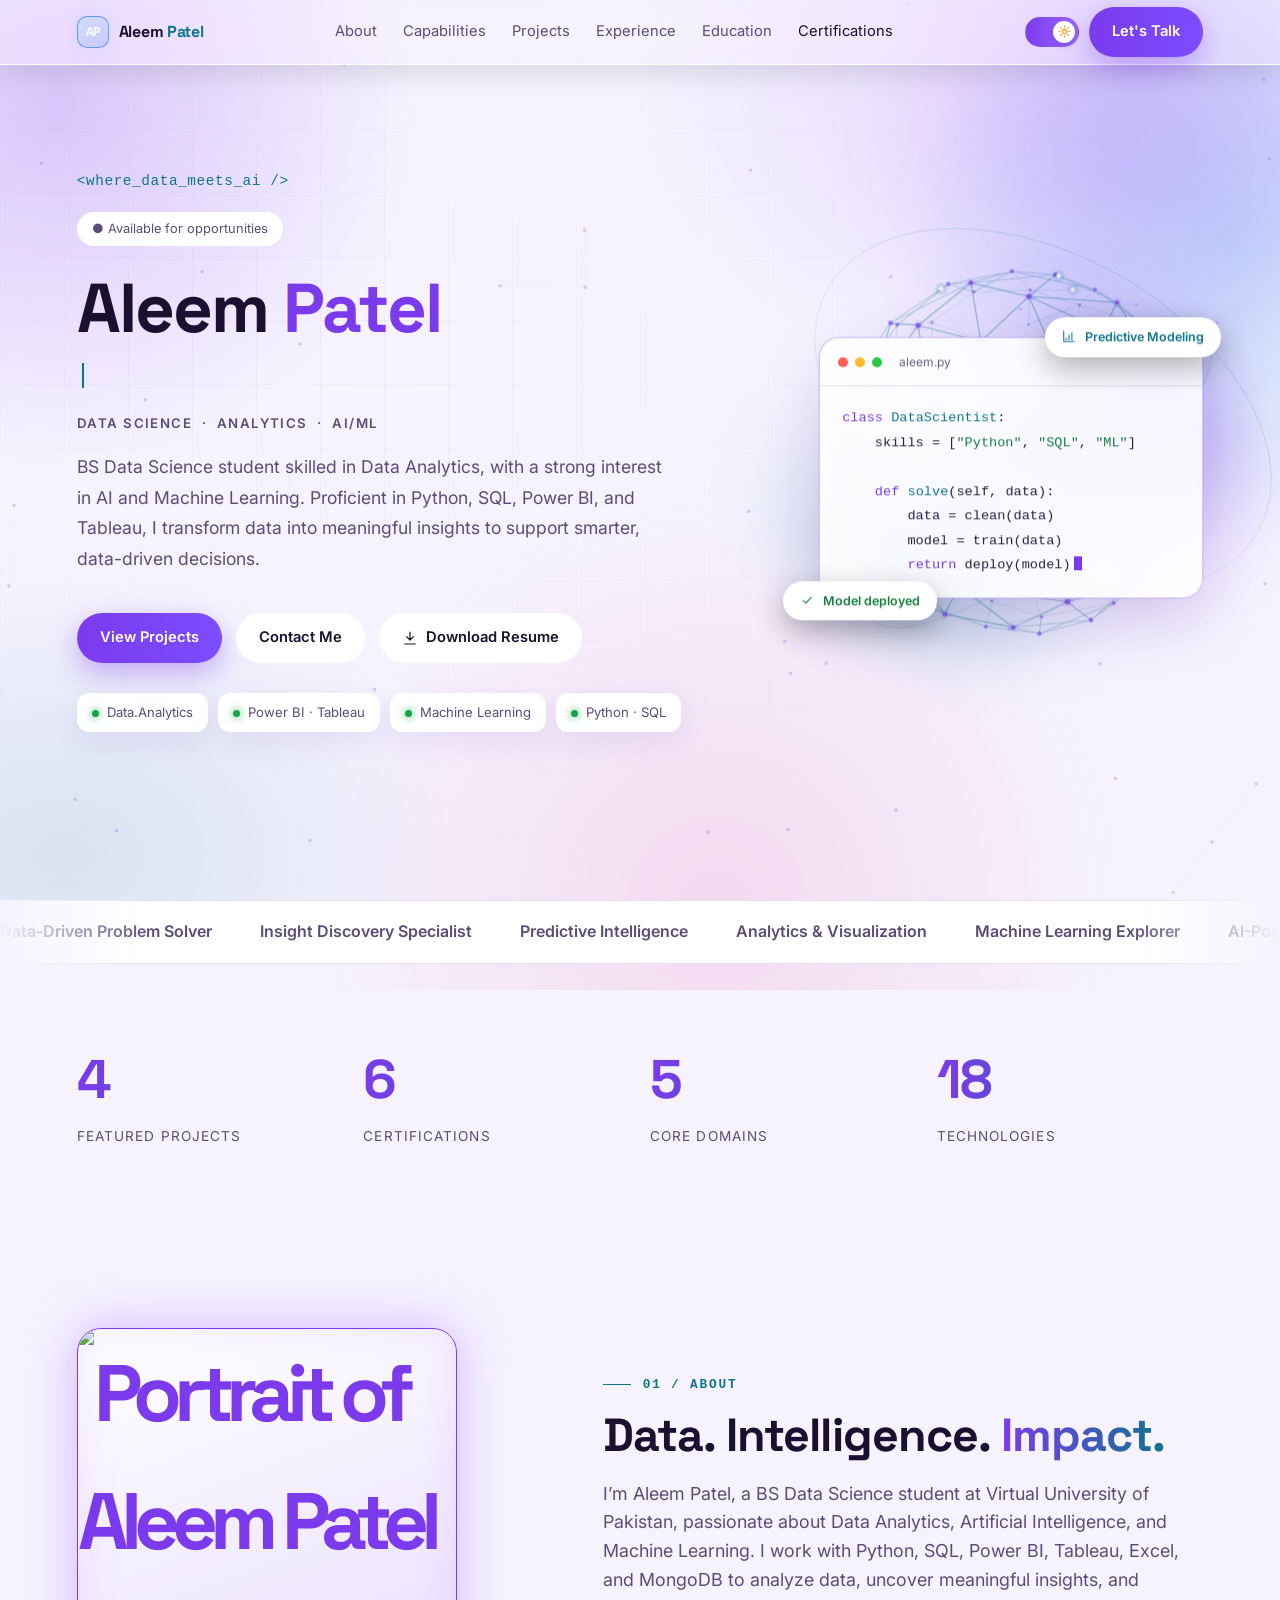
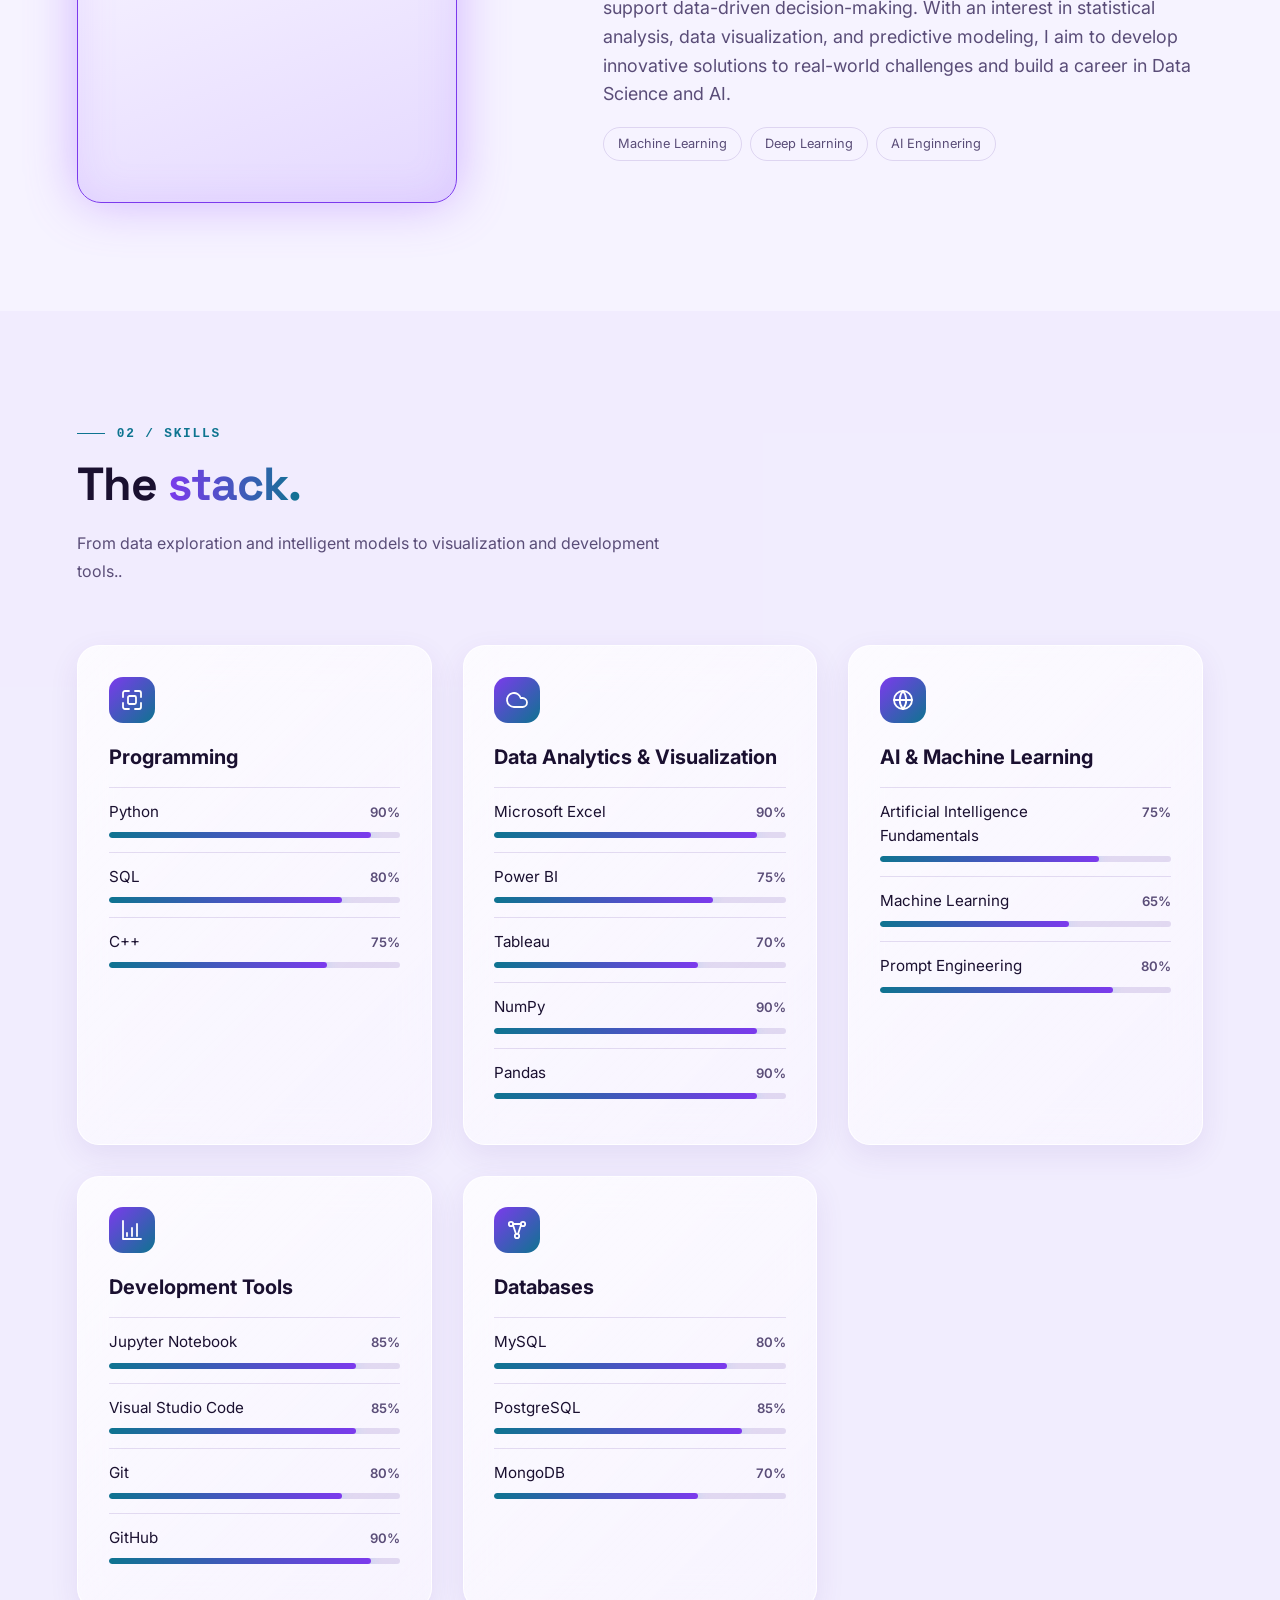
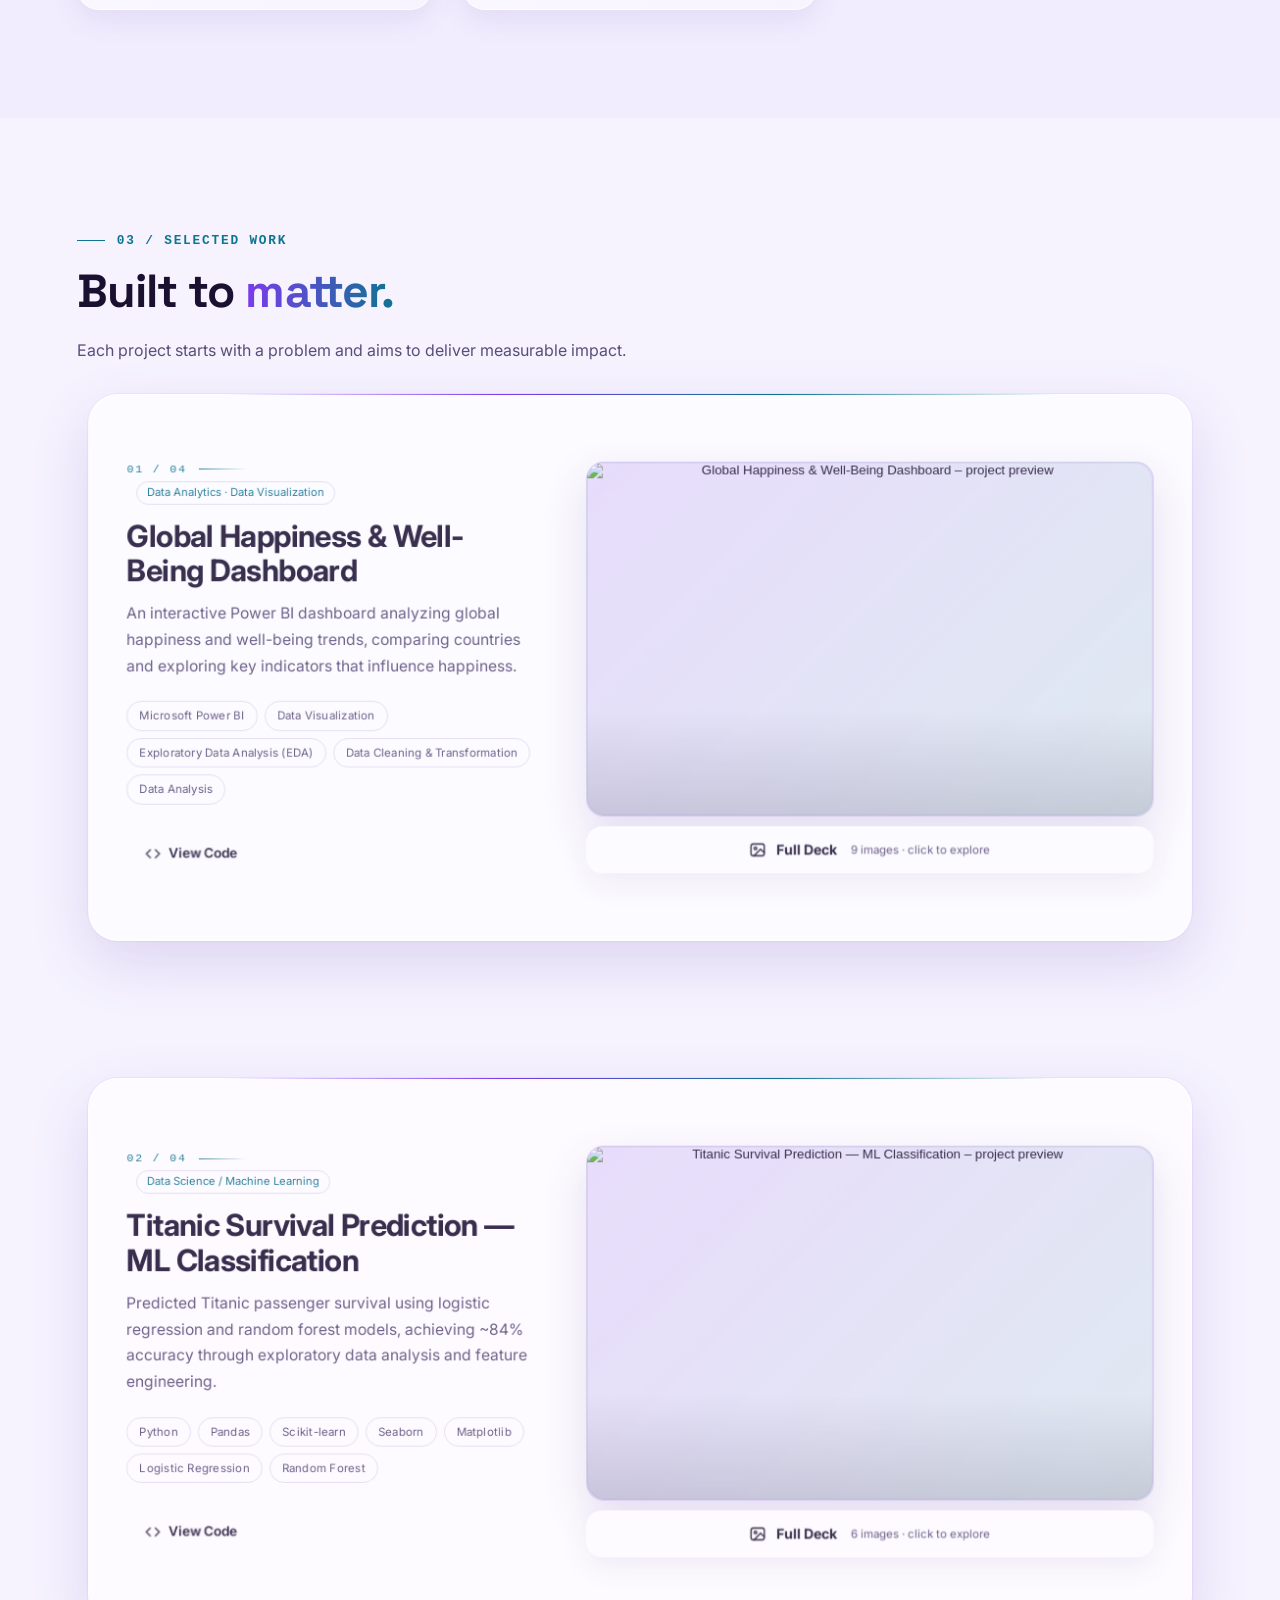
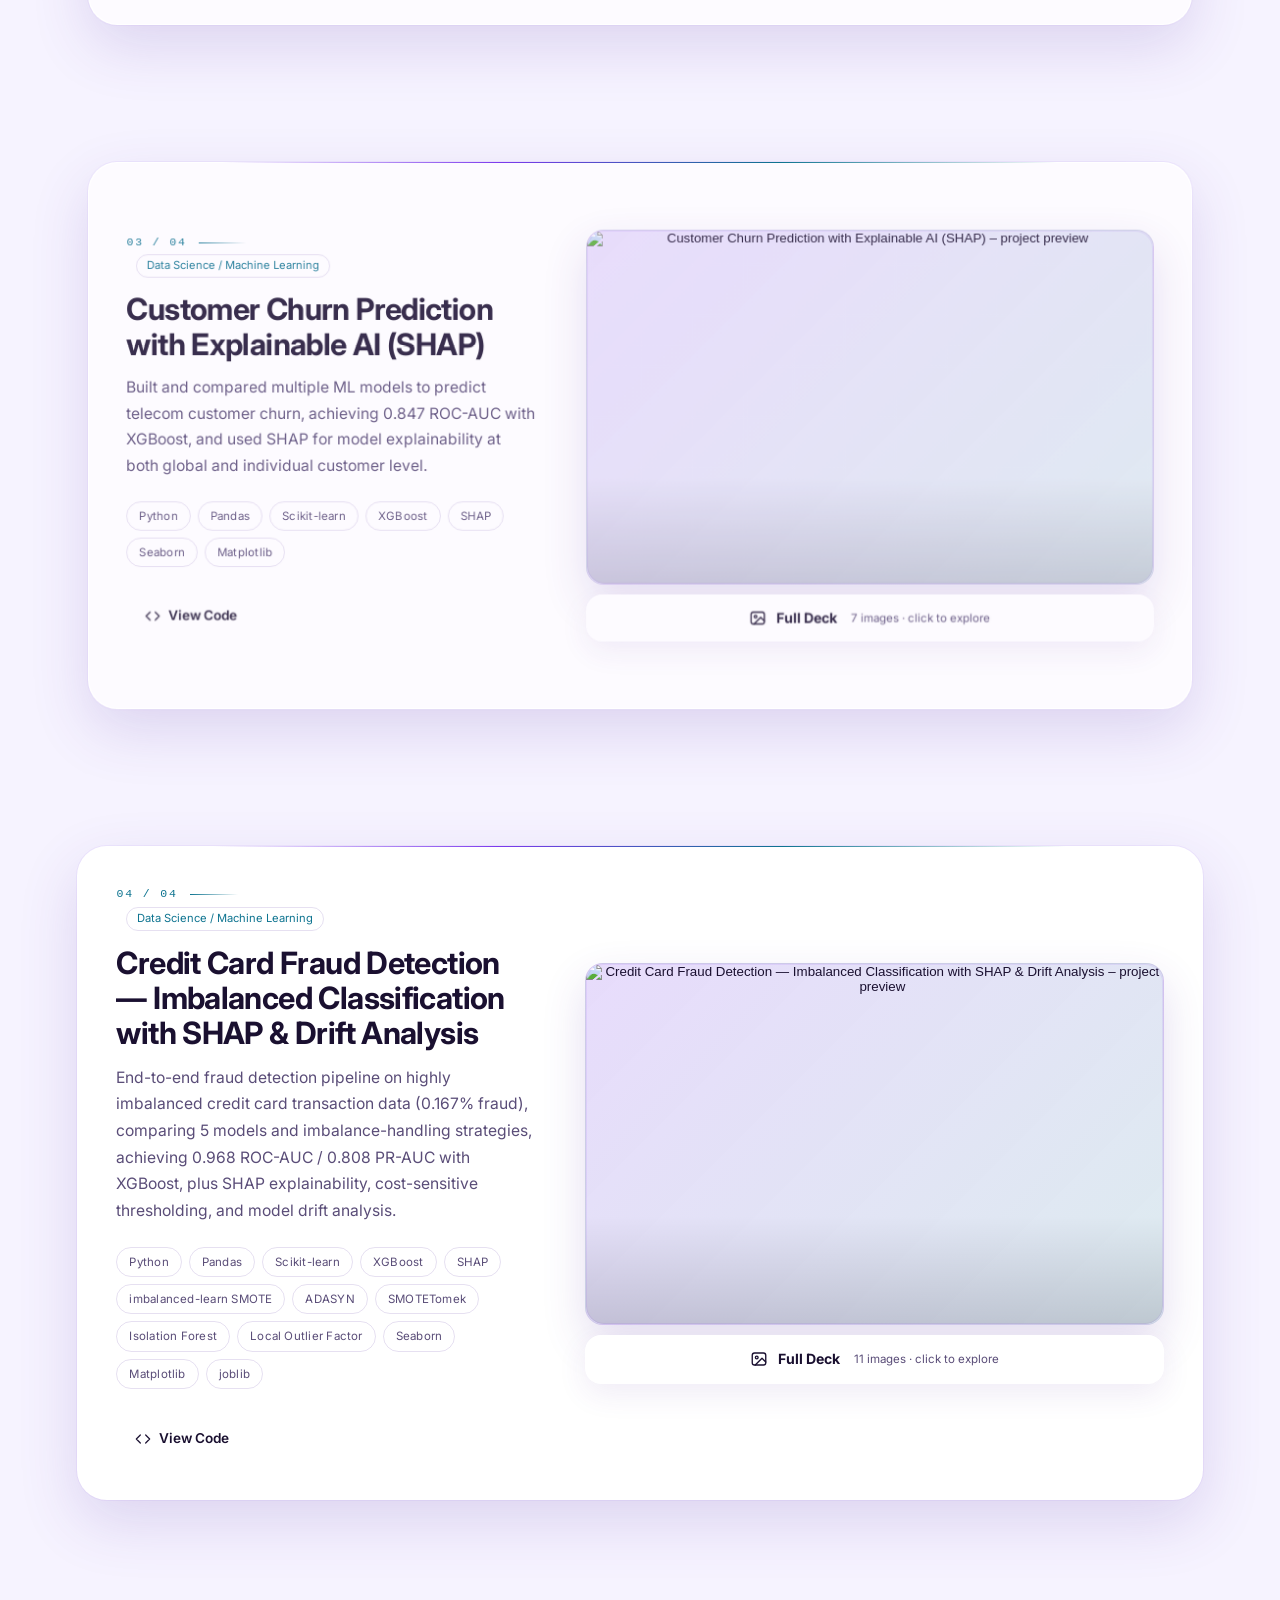
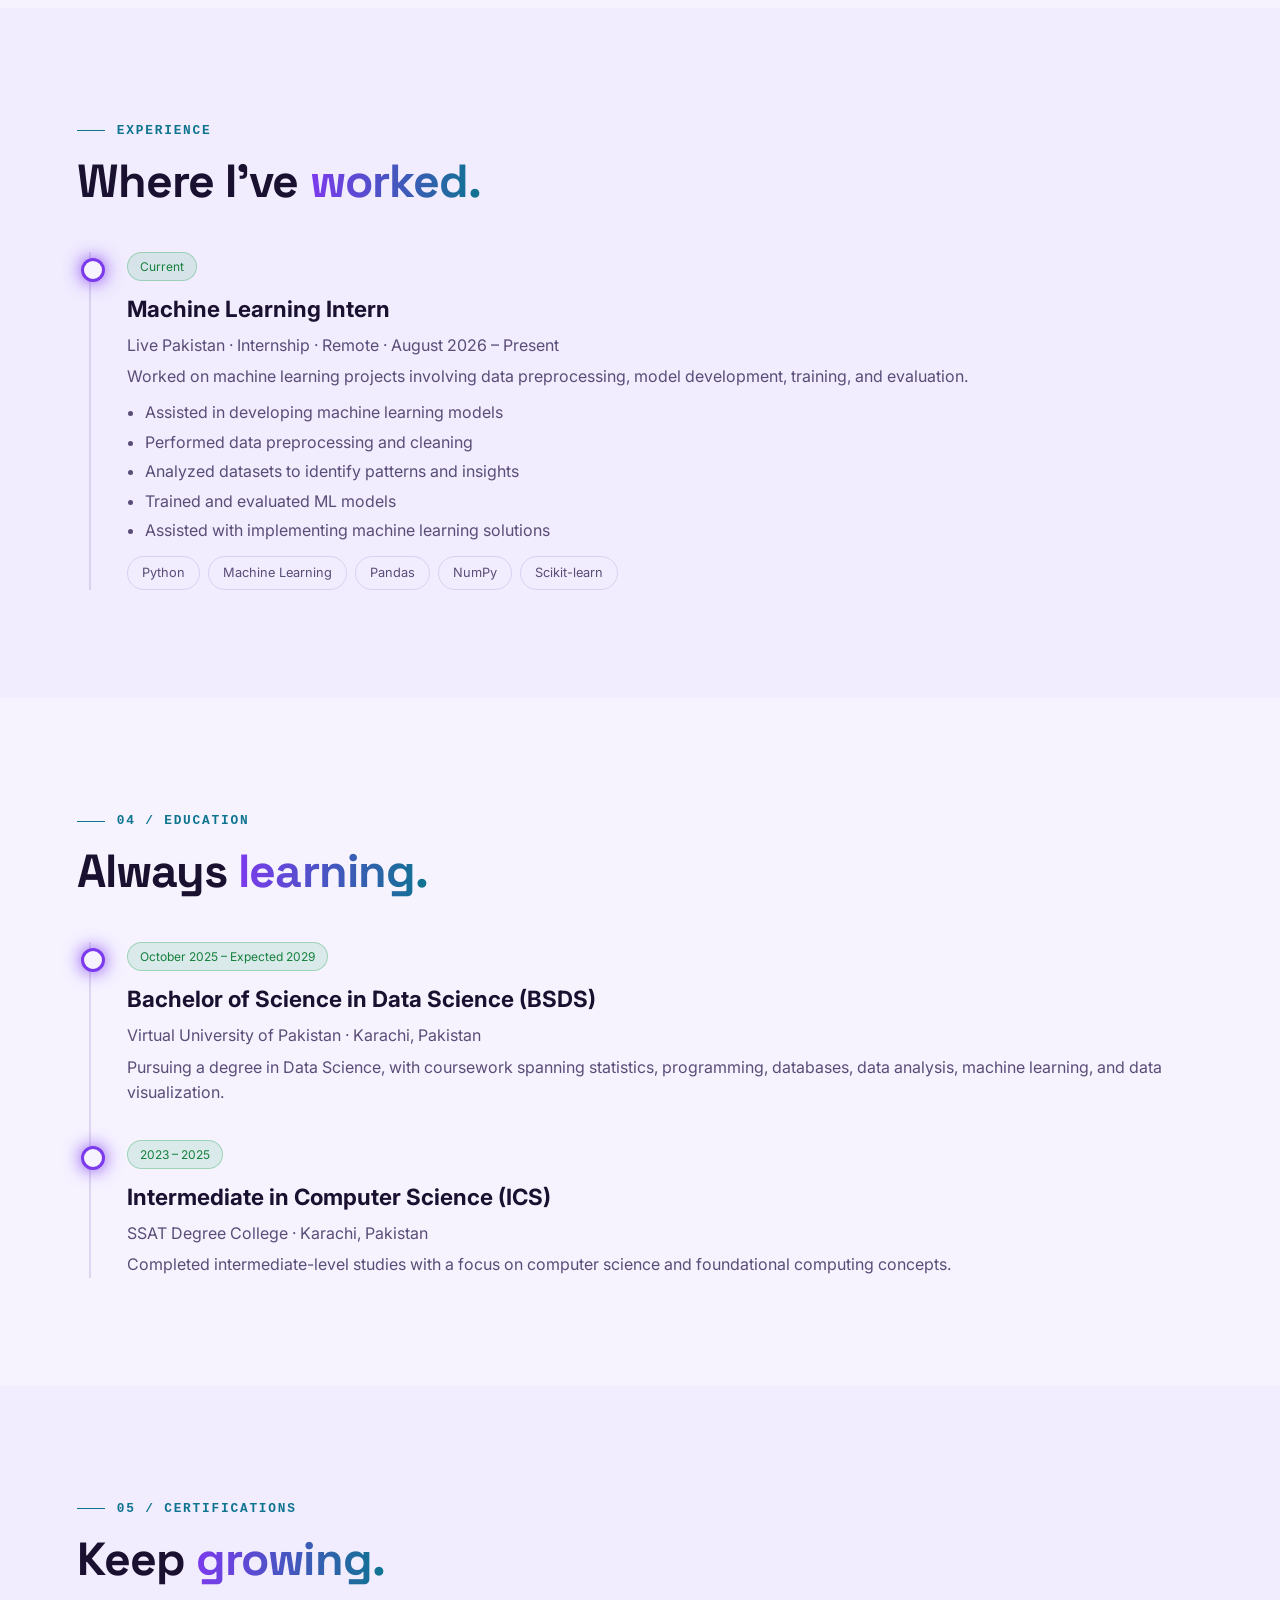
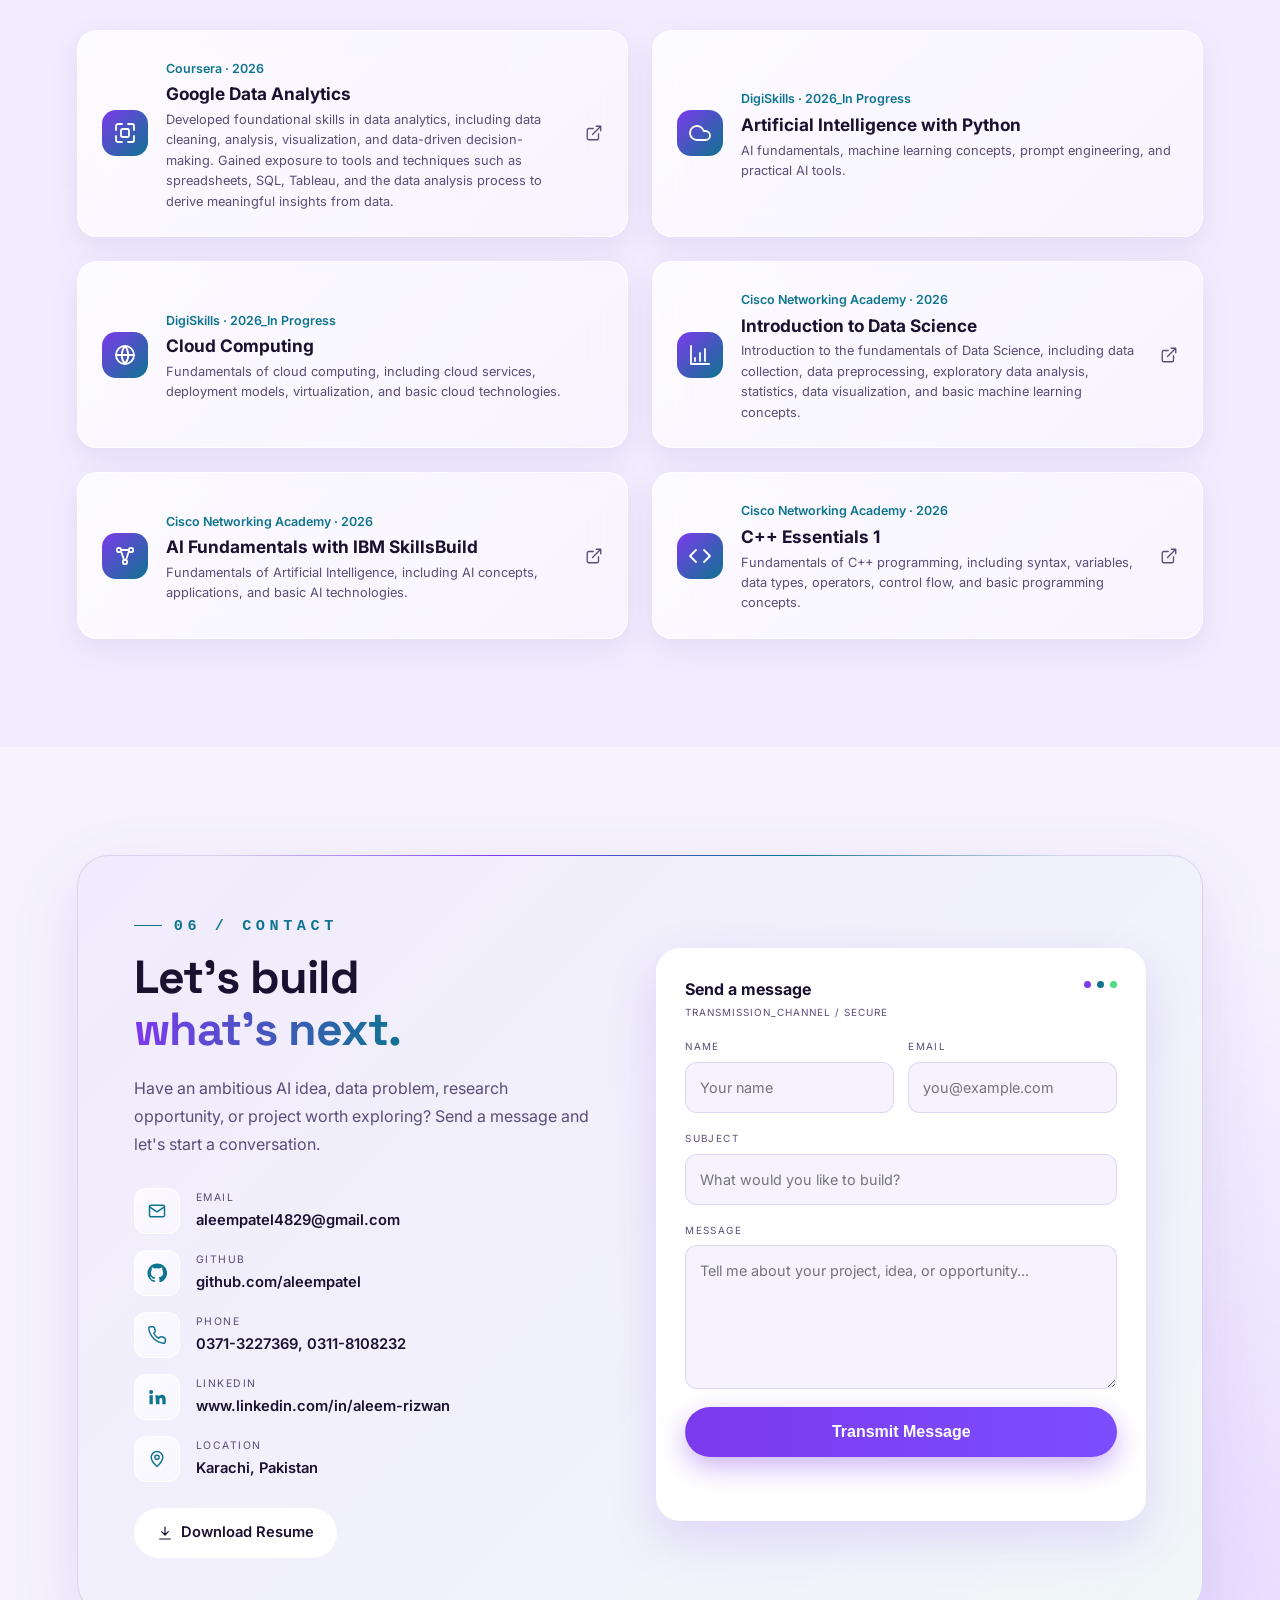
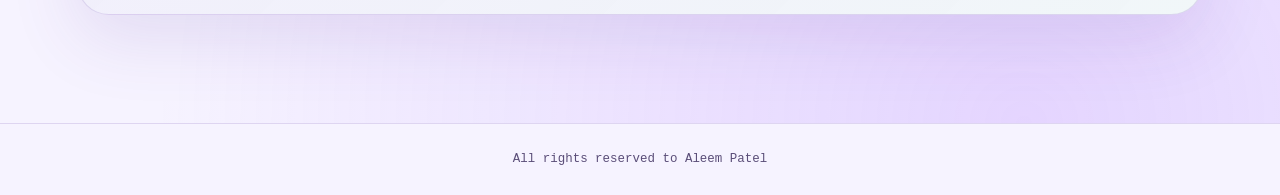
==== commit a4c03b56: "Update frontend" ====
--- a/index.html
+++ b/index.html
@@ -15,6 +15,8 @@
 <title>Aleem Patel — Data Science &amp; AI</title>
 <meta name="description" content="BS Data Science student skilled in Data Analytics, with a strong interest in AI and Machine Learning. Proficient in Python, SQL, Power BI, and Tableau, I…">
 <meta name="author" content="Aleem Patel">
+<meta name="application-name" content="Aleem Patel">
+<meta name="apple-mobile-web-app-title" content="Aleem Patel">
 <meta name="theme-color" content="#f6f3ff">
 <link rel="canonical" href="https://aleempatel.dev/">
 <meta property="og:type" content="website">
@@ -28,7 +30,7 @@
 <meta name="twitter:description" content="BS Data Science student skilled in Data Analytics, with a strong interest in AI and Machine Learning. Proficient in Python, SQL, Power BI, and Tableau, I…">
 <meta name="twitter:image" content="https://aleem-portfolio-files.s3.ap-south-1.amazonaws.com/uploads/profile/1791711185773-f7a969dac4f29602.webp">
 <script type="application/ld+json" id="ldPerson">{"@context":"https://schema.org","@type":"Person","name":"Aleem Patel","jobTitle":"Data Science & AI","url":"https://aleempatel.dev/","image":"https://aleem-portfolio-files.s3.ap-south-1.amazonaws.com/uploads/profile/1791711185773-f7a969dac4f29602.webp","description":"BS Data Science student skilled in Data Analytics, with a strong interest in AI and Machine Learning. Proficient in Python, SQL, Power BI, and Tableau, I…","sameAs":["https://github.com/aleempatel","https://www.linkedin.com/in/aleem-rizwan/"]}</script>
-<script type="application/ld+json" id="ldSite">{"@context":"https://schema.org","@type":"WebSite","@id":"https://aleempatel.dev/#website","name":"Aleem Patel","alternateName":["Aleem Patel Portfolio","aleempatel.dev"],"url":"https://aleempatel.dev/","inLanguage":"en"}</script>
+<script type="application/ld+json" id="ldSite">{"@context":"https://schema.org","@type":"WebSite","@id":"https://aleempatel.dev/#website","name":"Aleem Patel","alternateName":"Aleem Patel Portfolio","url":"https://aleempatel.dev/","inLanguage":"en"}</script>
 <link rel="preconnect" href="https://fonts.googleapis.com">
 <link rel="preconnect" href="https://fonts.gstatic.com" crossorigin="">
 <link href="https://fonts.googleapis.com/css2?family=Inter:wght@400;500;600;700;800&amp;family=Space+Grotesk:wght@500;600;700&amp;display=swap" rel="stylesheet">
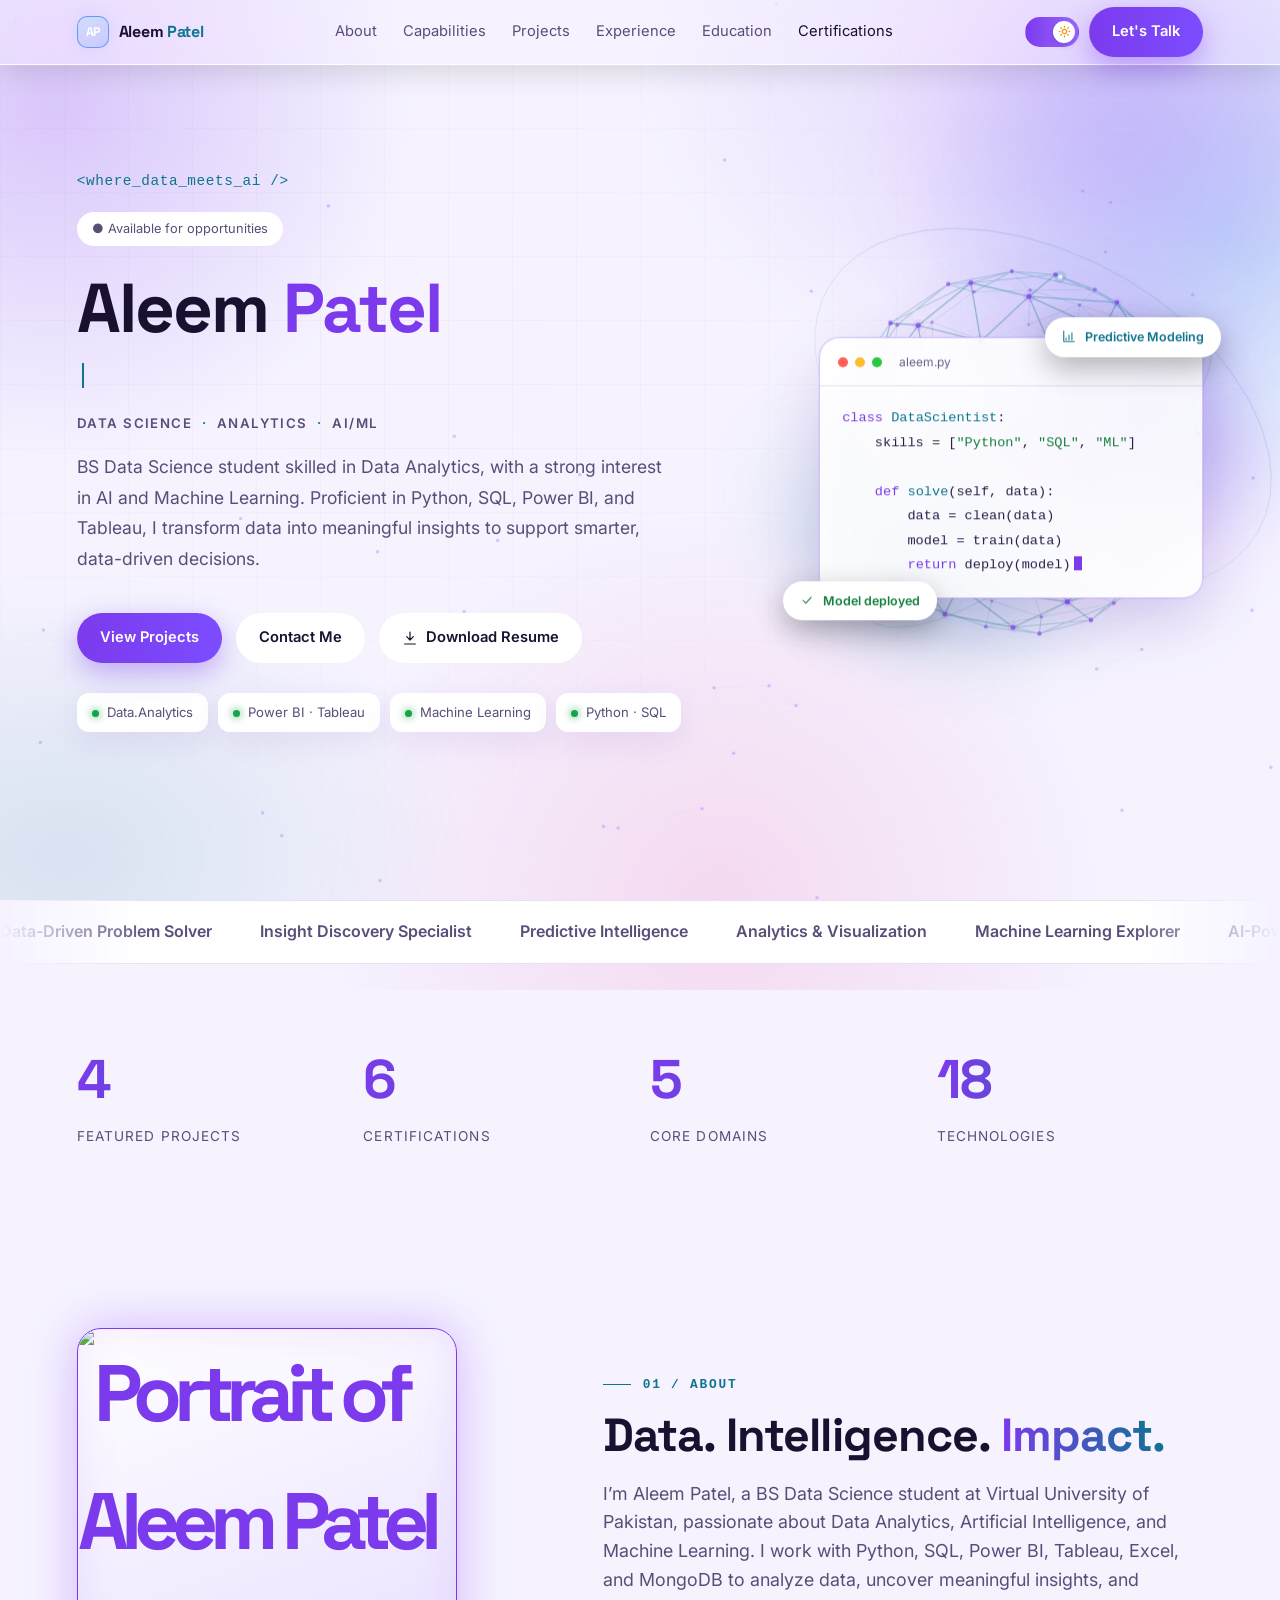
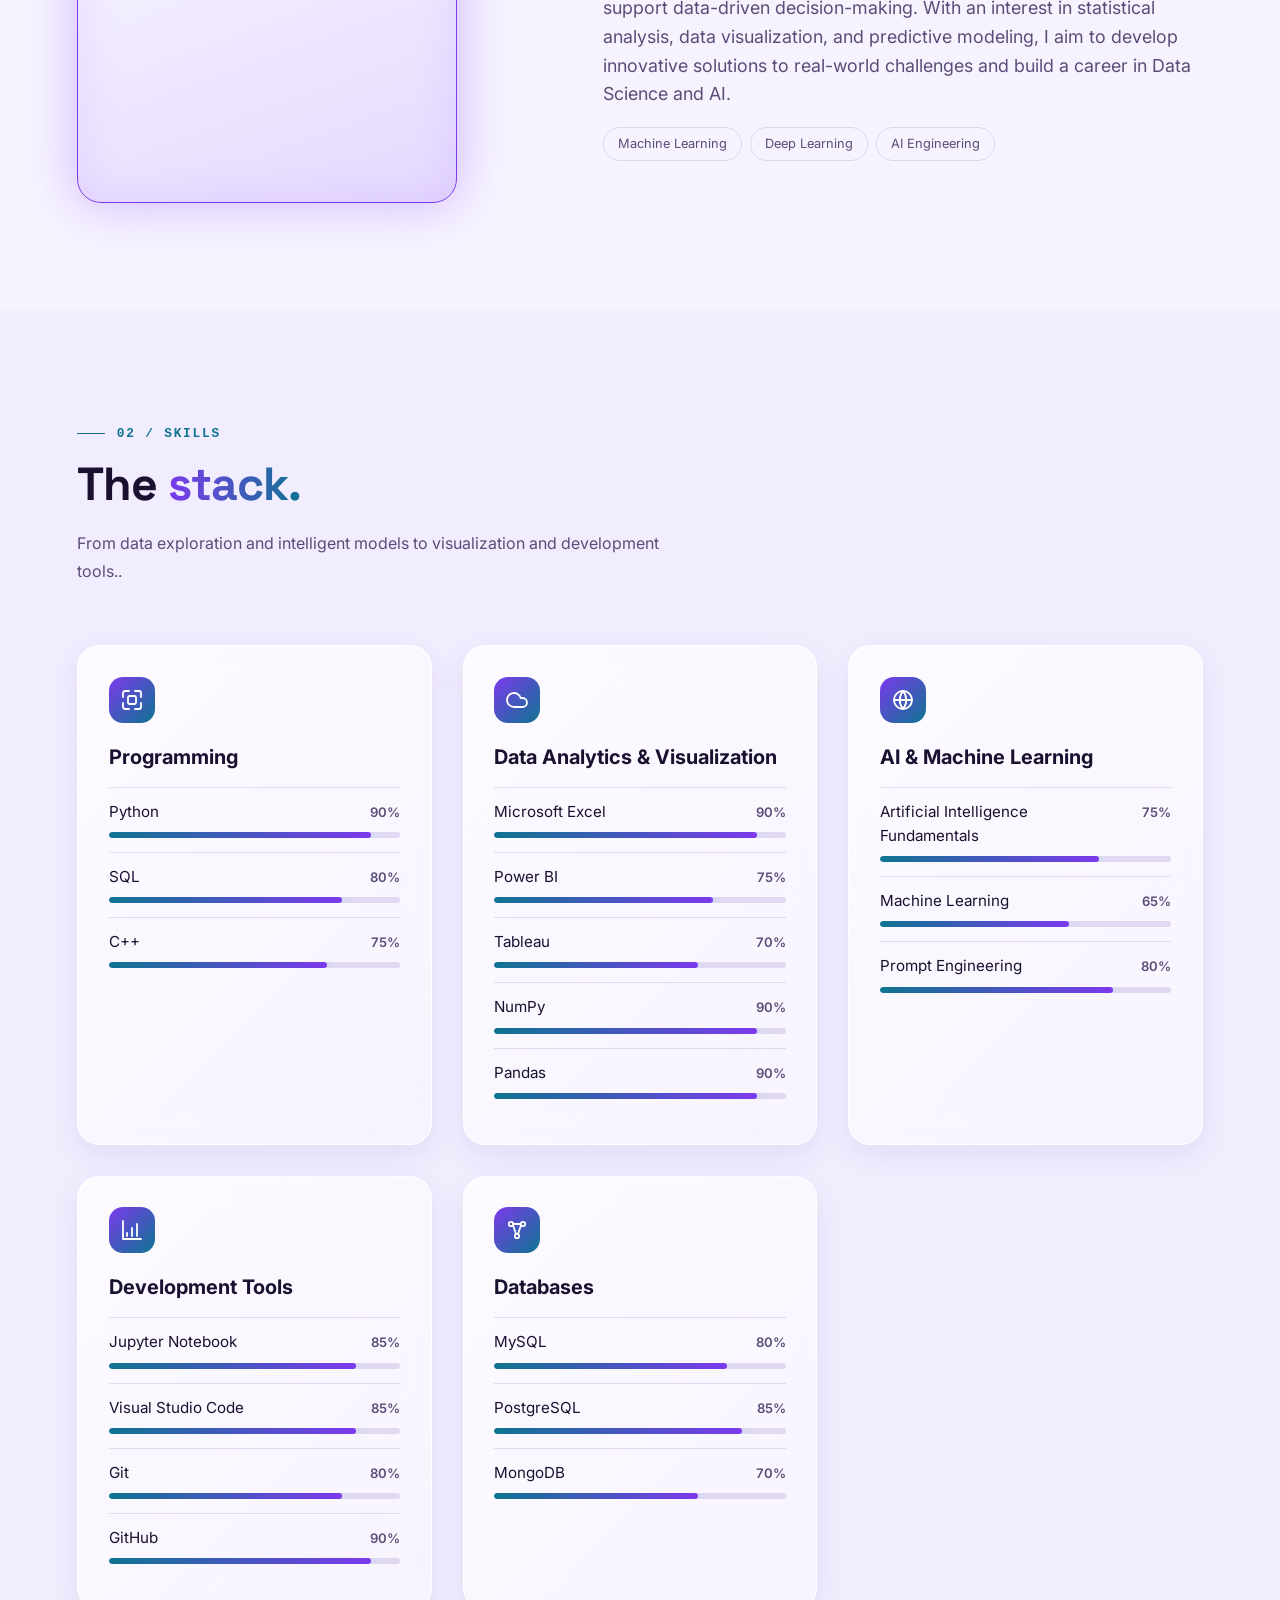
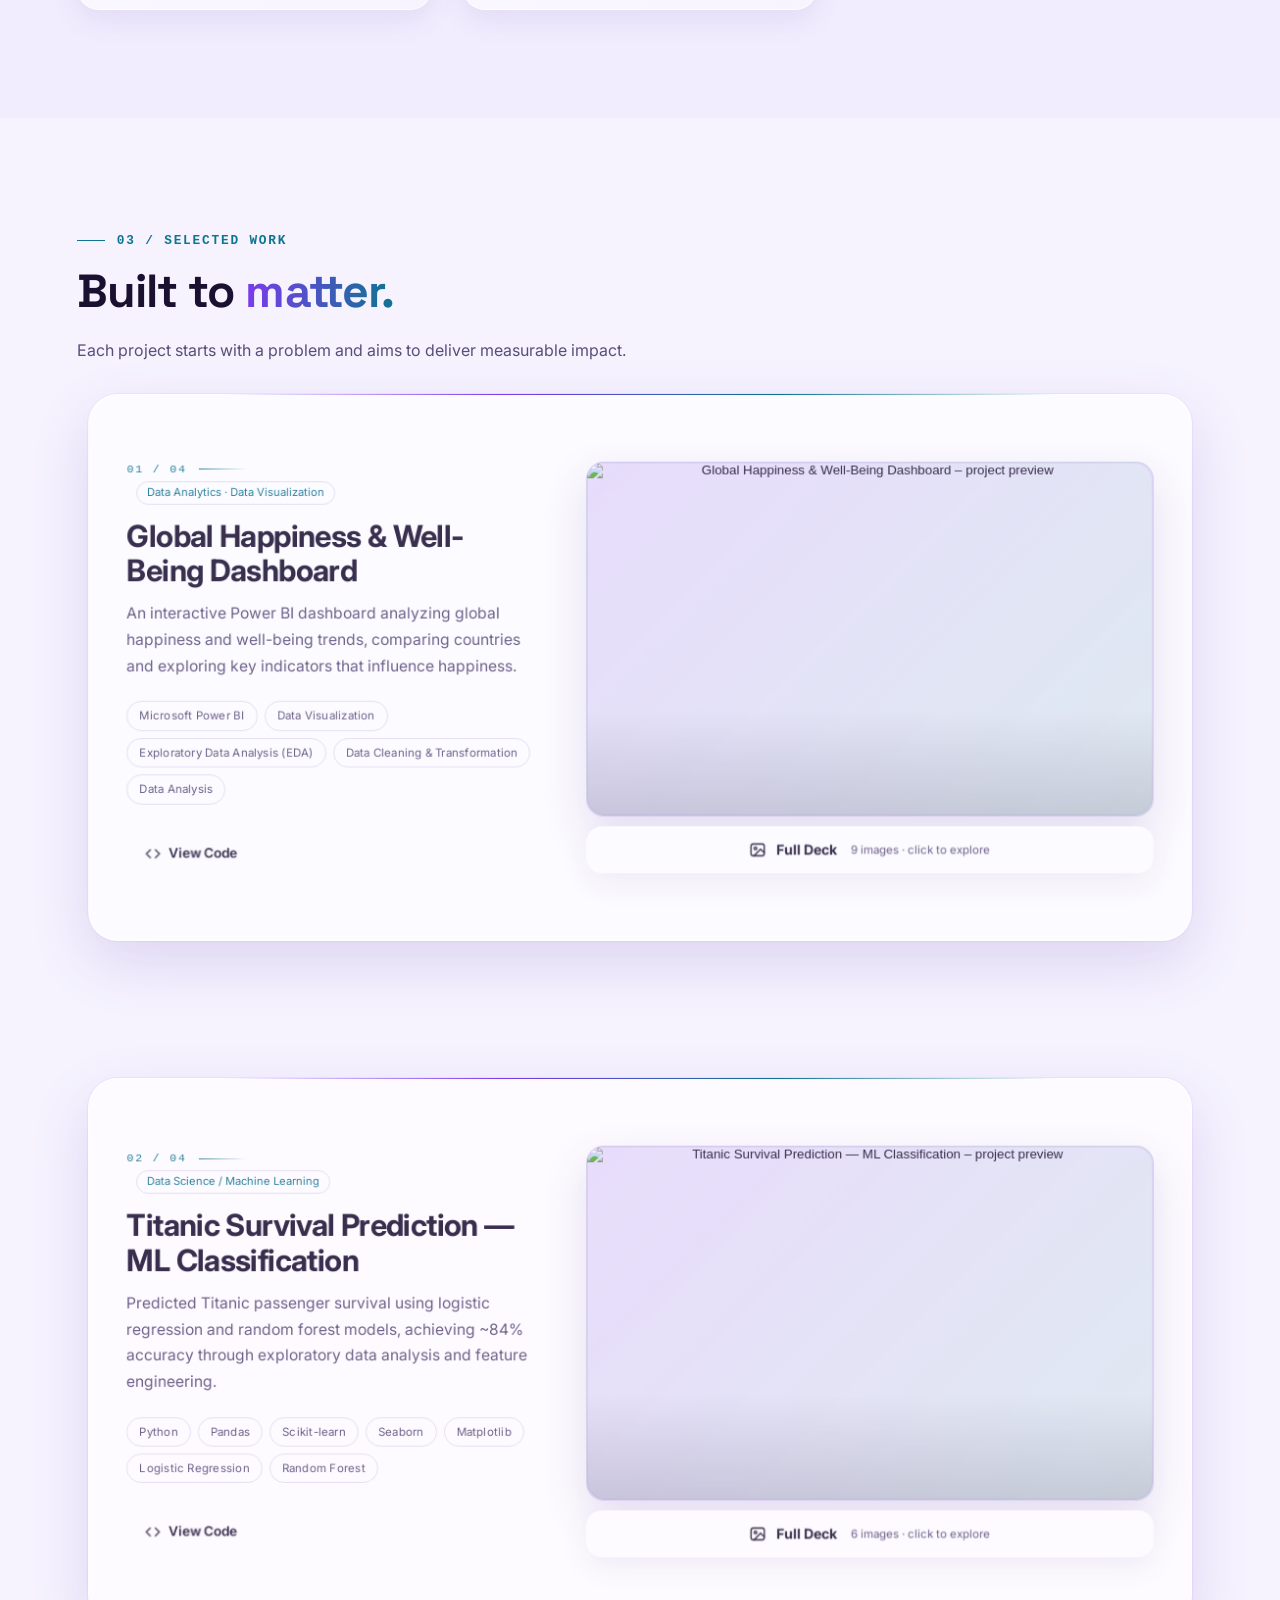
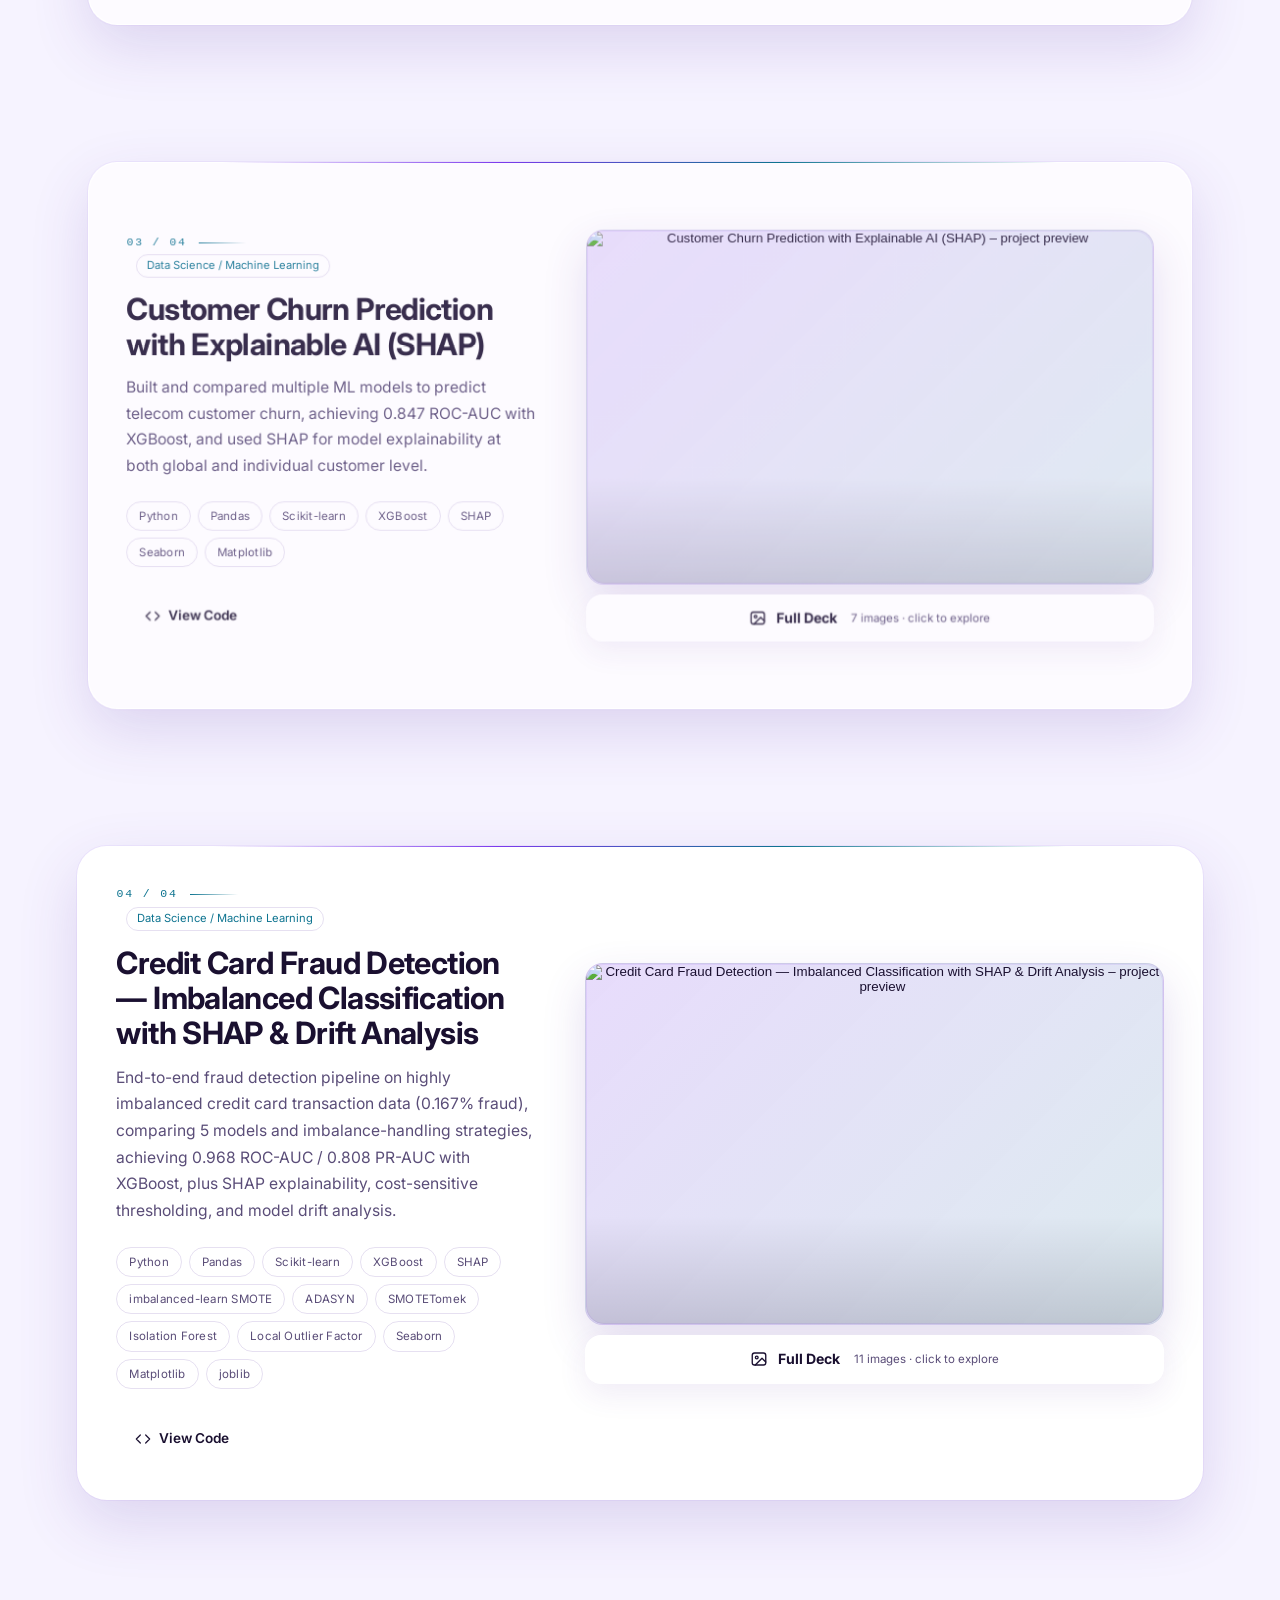
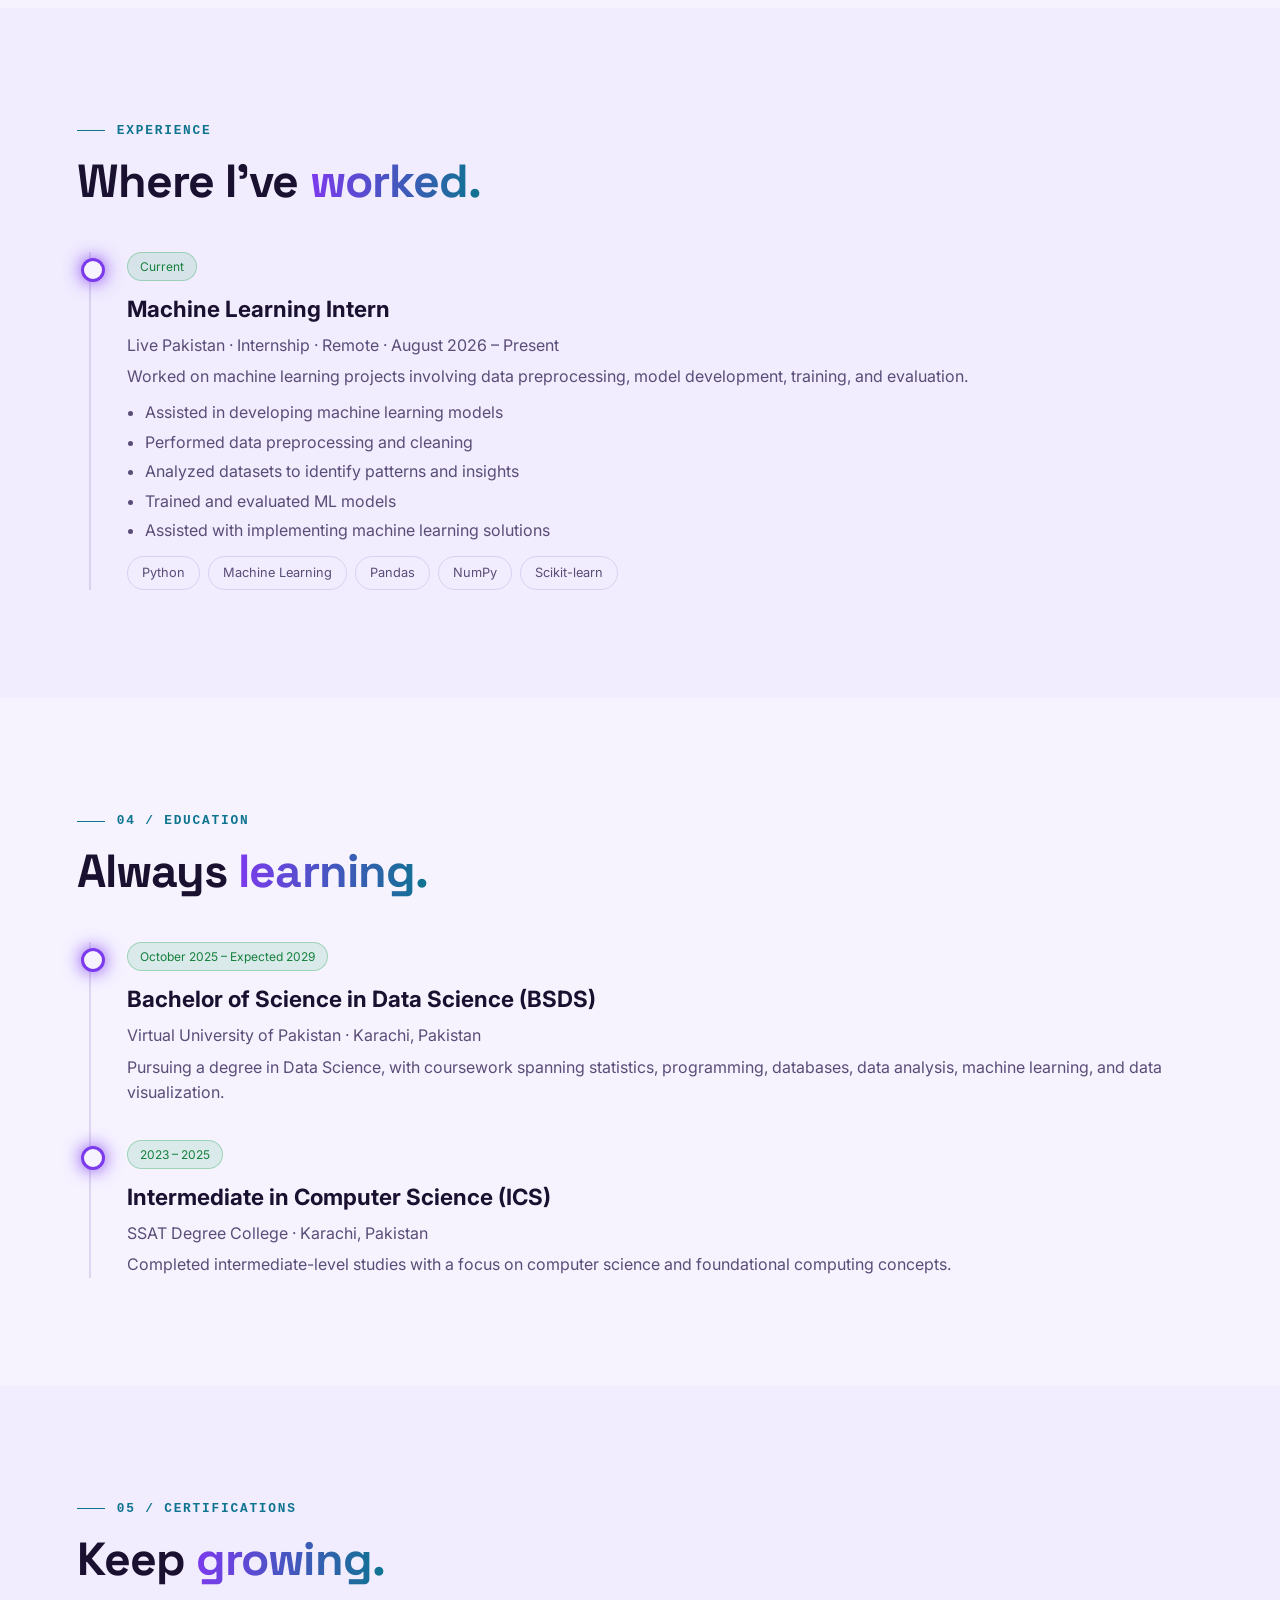
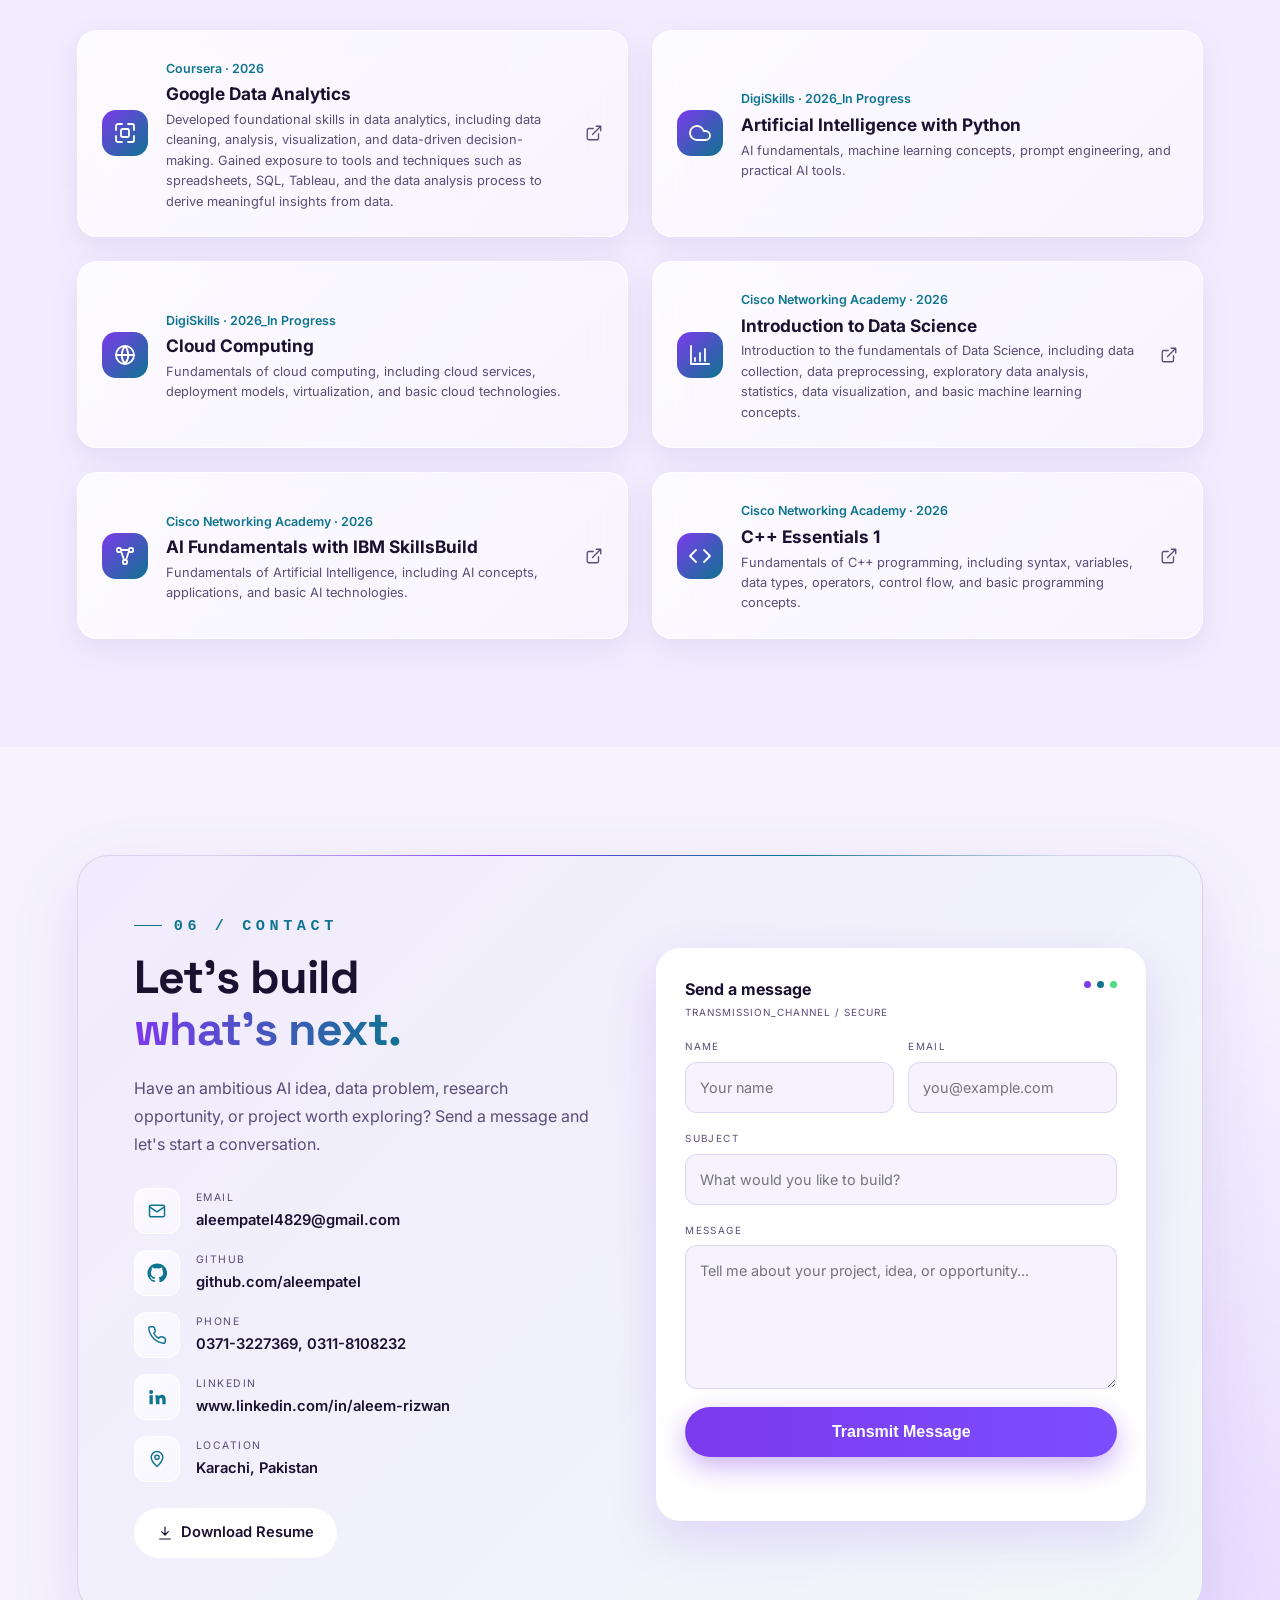
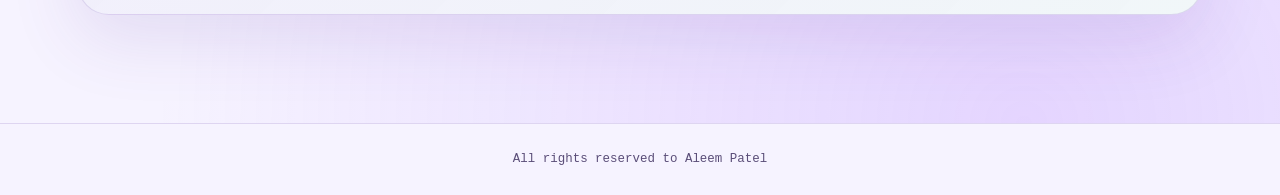
==== commit ff0627bb: "Update frontend" ====
--- a/index.html
+++ b/index.html
@@ -1,6 +1,10 @@
 <!DOCTYPE html><html lang="en" data-theme="light"><head>
 <meta charset="utf-8">
 <meta name="viewport" content="width=device-width, initial-scale=1, viewport-fit=cover">
+<script>
+/* Restore the visitor's last chosen theme before first paint (default stays light) */
+try{if(localStorage.getItem('theme')==='dark')document.documentElement.setAttribute('data-theme','dark')}catch(e){}
+</script>
 <script>
 /* Always open at the hero: ignore the browser's restored scroll position and any #section in the URL */
 try{history.scrollRestoration='manual'}catch(e){}
@@ -12,25 +16,36 @@
 <link rel="icon" type="image/png" sizes="96x96" href="/favicon-96x96.png">
 <link rel="icon" type="image/png" sizes="192x192" href="/favicon-192x192.png">
 <link rel="apple-touch-icon" sizes="180x180" href="/apple-touch-icon.png">
+<link rel="manifest" href="/site.webmanifest">
 <title>Aleem Patel — Data Science &amp; AI</title>
-<meta name="description" content="BS Data Science student skilled in Data Analytics, with a strong interest in AI and Machine Learning. Proficient in Python, SQL, Power BI, and Tableau, I…">
+<meta name="description" content="BS Data Science student skilled in Data Analytics, with a strong interest in AI and Machine Learning. Proficient in Python, SQL, Power BI, and Tableau.">
 <meta name="author" content="Aleem Patel">
+<meta name="robots" content="index, follow, max-image-preview:large, max-snippet:-1">
 <meta name="application-name" content="Aleem Patel">
 <meta name="apple-mobile-web-app-title" content="Aleem Patel">
 <meta name="theme-color" content="#f6f3ff">
+<script>try{if(localStorage.getItem('theme')==='dark')document.querySelector('meta[name="theme-color"]').setAttribute('content','#08050e')}catch(e){}</script>
 <link rel="canonical" href="https://aleempatel.dev/">
 <meta property="og:type" content="website">
 <meta property="og:site_name" content="Aleem Patel">
 <meta property="og:title" content="Aleem Patel — Data Science &amp; AI">
-<meta property="og:description" content="BS Data Science student skilled in Data Analytics, with a strong interest in AI and Machine Learning. Proficient in Python, SQL, Power BI, and Tableau, I…">
+<meta property="og:description" content="BS Data Science student skilled in Data Analytics, with a strong interest in AI and Machine Learning. Proficient in Python, SQL, Power BI, and Tableau.">
 <meta property="og:url" content="https://aleempatel.dev/">
-<meta property="og:image" content="https://aleem-portfolio-files.s3.ap-south-1.amazonaws.com/uploads/profile/1791711185773-f7a969dac4f29602.webp">
-<meta name="twitter:card" content="summary">
+<meta property="og:image" content="https://aleempatel.dev/og-image.jpg">
+<meta property="og:image:width" content="1200">
+<meta property="og:image:height" content="630">
+<meta property="og:image:alt" content="Aleem Patel — Data Science &amp; AI">
+<meta property="og:locale" content="en_US">
+<meta name="twitter:card" content="summary_large_image">
 <meta name="twitter:title" content="Aleem Patel — Data Science &amp; AI">
-<meta name="twitter:description" content="BS Data Science student skilled in Data Analytics, with a strong interest in AI and Machine Learning. Proficient in Python, SQL, Power BI, and Tableau, I…">
-<meta name="twitter:image" content="https://aleem-portfolio-files.s3.ap-south-1.amazonaws.com/uploads/profile/1791711185773-f7a969dac4f29602.webp">
-<script type="application/ld+json" id="ldPerson">{"@context":"https://schema.org","@type":"Person","name":"Aleem Patel","jobTitle":"Data Science & AI","url":"https://aleempatel.dev/","image":"https://aleem-portfolio-files.s3.ap-south-1.amazonaws.com/uploads/profile/1791711185773-f7a969dac4f29602.webp","description":"BS Data Science student skilled in Data Analytics, with a strong interest in AI and Machine Learning. Proficient in Python, SQL, Power BI, and Tableau, I…","sameAs":["https://github.com/aleempatel","https://www.linkedin.com/in/aleem-rizwan/"]}</script>
-<script type="application/ld+json" id="ldSite">{"@context":"https://schema.org","@type":"WebSite","@id":"https://aleempatel.dev/#website","name":"Aleem Patel","alternateName":"Aleem Patel Portfolio","url":"https://aleempatel.dev/","inLanguage":"en"}</script>
+<meta name="twitter:description" content="BS Data Science student skilled in Data Analytics, with a strong interest in AI and Machine Learning. Proficient in Python, SQL, Power BI, and Tableau.">
+<meta name="twitter:image" content="https://aleempatel.dev/og-image.jpg">
+<meta name="twitter:image:alt" content="Aleem Patel — Data Science &amp; AI">
+<script type="application/ld+json" id="ldPerson">{"@context":"https://schema.org","@type":"Person","name":"Aleem Patel","jobTitle":"Data Science & AI","url":"https://aleempatel.dev/","image":"https://aleempatel.dev/og-image.jpg","description":"BS Data Science student skilled in Data Analytics, with a strong interest in AI and Machine Learning. Proficient in Python, SQL, Power BI, and Tableau, I transform data into meaningful insights to support smarter, data-driven decisions.","sameAs":["https://github.com/aleempatel","https://www.linkedin.com/in/aleem-rizwan/"],"@id":"https://aleempatel.dev/#person","mainEntityOfPage":"https://aleempatel.dev/","address":{"@type":"PostalAddress","addressLocality":"Karachi","addressCountry":"PK"},"alumniOf":{"@type":"CollegeOrUniversity","name":"Virtual University of Pakistan"},"knowsAbout":["Data Science","Data Analytics","Data Visualization","Artificial Intelligence","Machine Learning","Python","SQL","Power BI","Tableau","Explainable AI"]}</script>
+<script type="application/ld+json" id="ldSite">{"@context":"https://schema.org","@type":"WebSite","@id":"https://aleempatel.dev/#website","name":"Aleem Patel","alternateName":"Aleem Patel Portfolio","url":"https://aleempatel.dev/","inLanguage":"en","about":{"@id":"https://aleempatel.dev/#person"},"publisher":{"@id":"https://aleempatel.dev/#person"}}</script>
+<script type="application/ld+json" id="ldProjects">{"@context":"https://schema.org","@type":"ItemList","name":"Featured Projects","itemListElement":[{"@type":"ListItem","position":1,"item":{"@type":"SoftwareSourceCode","name":"Global Happiness & Well-Being Dashboard","description":"An interactive Power BI dashboard analyzing global happiness and well-being trends, comparing countries and exploring key indicators that influence happiness.","author":{"@id":"https://aleempatel.dev/#person"},"codeRepository":"https://github.com/aleempatel/global-happiness-dashboard","image":"https://aleem-portfolio-files.s3.ap-south-1.amazonaws.com/uploads/project/1791808783074-931ad528ab728fa6.webp"}},{"@type":"ListItem","position":2,"item":{"@type":"SoftwareSourceCode","name":"Titanic Survival Prediction — ML Classification","description":"Predicted Titanic passenger survival using logistic regression and random forest models, achieving ~84% accuracy through exploratory data analysis and feature engineering.","author":{"@id":"https://aleempatel.dev/#person"},"codeRepository":"https://github.com/aleempatel/titanic-survival-prediction","image":"https://aleem-portfolio-files.s3.ap-south-1.amazonaws.com/uploads/project/1787392836284-19718e612c9e35fb.png"}},{"@type":"ListItem","position":3,"item":{"@type":"SoftwareSourceCode","name":"Customer Churn Prediction with Explainable AI (SHAP)","description":"Built and compared multiple ML models to predict telecom customer churn, achieving 0.847 ROC-AUC with XGBoost, and used SHAP for model explainability at both global and individual customer level.","author":{"@id":"https://aleempatel.dev/#person"},"codeRepository":"https://github.com/aleempatel/customer-churn-prediction","image":"https://aleem-portfolio-files.s3.ap-south-1.amazonaws.com/uploads/project/1787399212186-2528fcfecc32e38e.png"}},{"@type":"ListItem","position":4,"item":{"@type":"SoftwareSourceCode","name":"Credit Card Fraud Detection — Imbalanced Classification with SHAP & Drift Analysis","description":"End-to-end fraud detection pipeline on highly imbalanced credit card transaction data (0.167% fraud), comparing 5 models and imbalance-handling strategies, achieving 0.968 ROC-AUC / 0.808 PR-AUC with XGBoost, plus SHAP explainability, cost-sensitive thresholding, and model drift analysis.","author":{"@id":"https://aleempatel.dev/#person"},"codeRepository":"https://github.com/aleempatel/creditcard-fraud-detection","image":"https://aleem-portfolio-files.s3.ap-south-1.amazonaws.com/uploads/project/1787400240971-02cc2a8ead342fa5.png"}}]}</script>
+<link rel="preconnect" href="https://aleem-portfolio-files.s3.ap-south-1.amazonaws.com" crossorigin>
+<link rel="dns-prefetch" href="https://api.aleempatel.dev">
 <link rel="preconnect" href="https://fonts.googleapis.com">
 <link rel="preconnect" href="https://fonts.gstatic.com" crossorigin="">
 <link href="https://fonts.googleapis.com/css2?family=Inter:wght@400;500;600;700;800&amp;family=Space+Grotesk:wght@500;600;700&amp;display=swap" rel="stylesheet">
@@ -76,7 +91,7 @@
 
 <div class="rv"><span class="eyebrow">01 / About</span><h2>Data. Intelligence. <span class="grad">Impact.</span></h2>
 <div id="aboutText"><p>I’m Aleem Patel, a BS Data Science student at Virtual University of Pakistan, passionate about Data Analytics, Artificial Intelligence, and Machine Learning. I work with Python, SQL, Power BI, Tableau, Excel, and MongoDB to analyze data, uncover meaningful insights, and support data-driven decision-making. With an interest in statistical analysis, data visualization, and predictive modeling, I aim to develop innovative solutions to real-world challenges and build a career in Data Science and AI.</p></div>
-<div class="tags" id="aboutTags"><a href="#skills">Machine Learning</a><a href="#skills">Deep Learning</a><a href="#skills">AI Enginnering</a></div></div>
+<div class="tags" id="aboutTags"><a href="#skills">Machine Learning</a><a href="#skills">Deep Learning</a><a href="#skills">AI Engineering</a></div></div>
 </div></section>
 
 <section id="skills" style="background:var(--bg2)"><div class="wrap">
@@ -119,7 +134,7 @@
 <p class="fst" id="fst" role="status" aria-live="polite"></p>
 </form></div></div></section>
 
-<footer><div class="wrap"><span id="footName">All rights reserved to Aleem Patel</span></div><a class="adm" href="admin/index.html" aria-label="Admin">Admin</a></footer>
+<footer><div class="wrap"><span id="footName">All rights reserved to Aleem Patel</span></div><a class="adm" href="admin/index.html" rel="nofollow" aria-label="Admin">Admin</a></footer>
 
 <div class="dk" id="deck" role="dialog" aria-modal="true"><div class="dkh"><div><h3></h3><small></small><p class="dkd"></p></div><button class="ib cl" aria-label="Close">✕</button></div><div class="trk"></div><div class="dkf"><button class="ib pr" aria-label="Previous">←</button><div class="dots2"></div><button class="ib nx" aria-label="Next">→</button></div></div>
 <div class="rm" id="resumeModal" role="dialog" aria-modal="true" aria-label="Resume"><div class="rmh"><b>Resume</b><div class="rma"><a class="btn p" id="rDl" href="#"><svg viewBox="0 0 24 24" fill="none" stroke="currentColor" stroke-width="1.8" stroke-linecap="round" stroke-linejoin="round"><path d="M12 3v12m0 0 5-5m-5 5-5-5M4 21h16"></path></svg> Download</a><a class="btn" id="rOpen" href="#" target="_blank" rel="noopener">Open in new tab</a><button class="ib" id="rClose" aria-label="Close">✕</button></div></div><iframe id="rFrame" title="Resume preview"></iframe></div>
